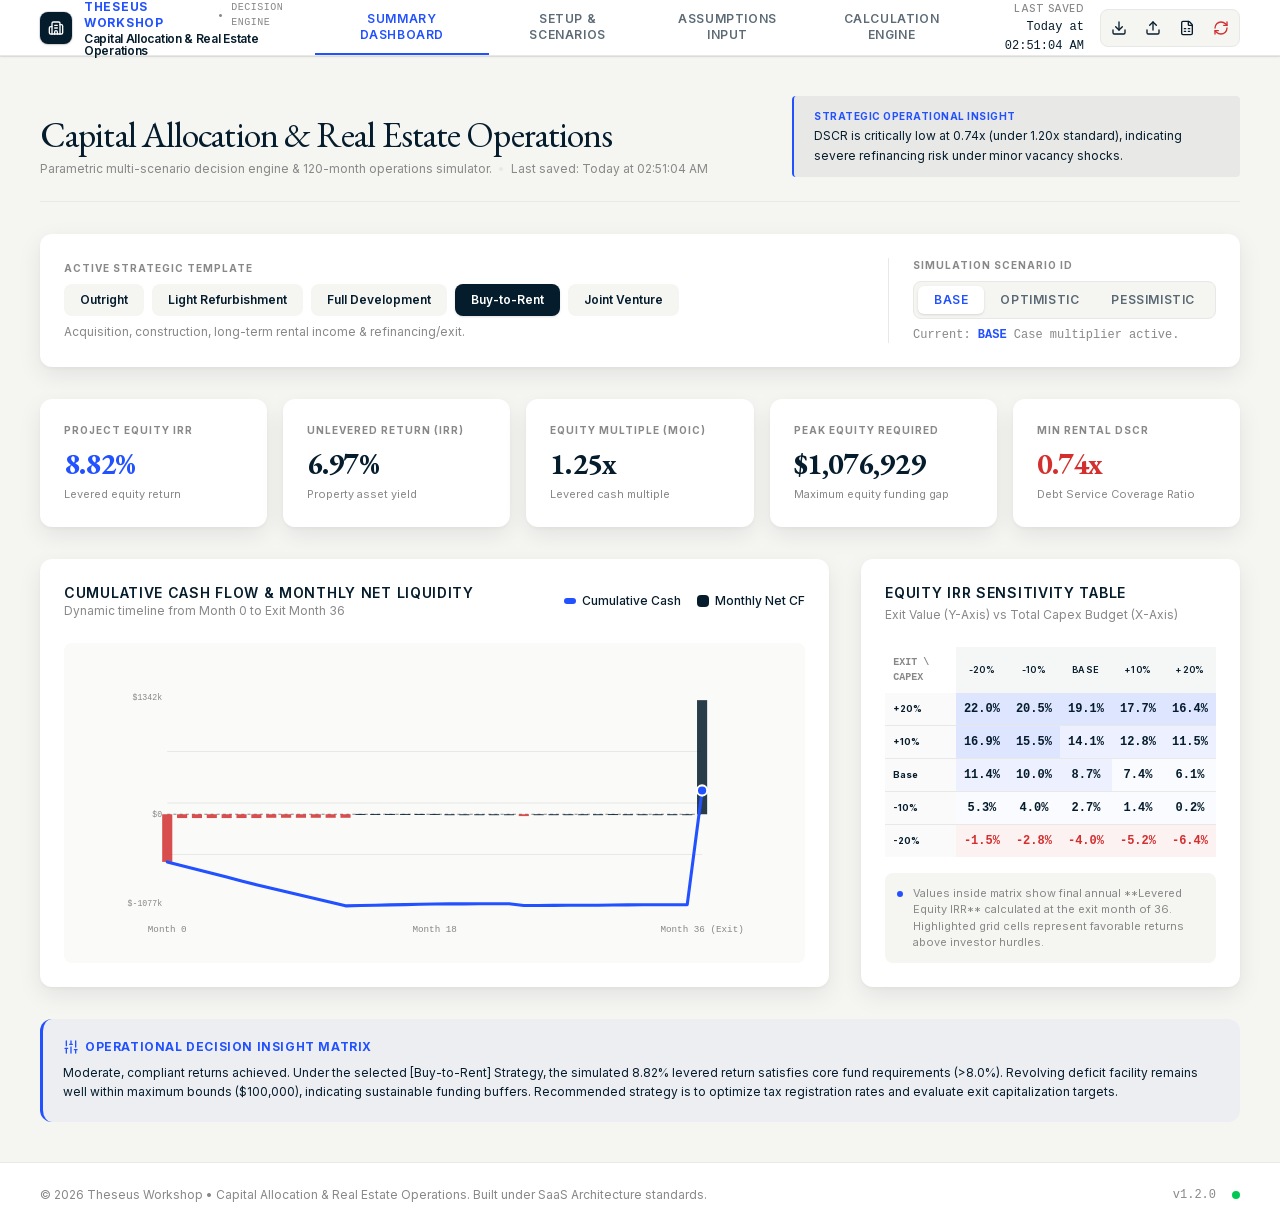
==== index.html @ 153c2e3d "Deploying to gh-pages from @ HyVoid/Real-Estate-Valuation-all-in-one-calculator@d863f3d72caec2b4a04e" ====
<!DOCTYPE html><!--70d4z2EknpNUKgP69gwSF--><html lang="en" class="__variable_431c15 __variable_d8ebd1"><head><meta charSet="utf-8"/><meta name="viewport" content="width=device-width, initial-scale=1"/><link rel="preload" href="./_next/static/media/c679f70df756412c-s.p.woff2" as="font" crossorigin="" type="font/woff2"/><link rel="preload" href="./_next/static/media/e4af272ccee01ff0-s.p.woff2" as="font" crossorigin="" type="font/woff2"/><link rel="stylesheet" href="./_next/static/css/00d7badc9d81897d.css" data-precedence="next"/><link rel="preload" as="script" fetchPriority="low" href="./_next/static/chunks/webpack-733e47fbf3b9fbbc.js"/><script src="./_next/static/chunks/4bd1b696-21f374d1156f834a.js" async=""></script><script src="./_next/static/chunks/255-d98a8cbc9cb07ed7.js" async=""></script><script src="./_next/static/chunks/main-app-06ca8721d2de9751.js" async=""></script><script src="./_next/static/chunks/app/page-3c8d33b24c280221.js" async=""></script><meta name="next-size-adjust" content=""/><title>Theseus Workshop | Capital Allocation &amp; Real Estate Operations</title><meta name="description" content="Parametric multi-scenario decision engine &amp; 120-month operations simulator for capital allocation and real estate operations by Theseus Workshop."/><meta property="og:title" content="Theseus Workshop | Capital Allocation &amp; Real Estate Operations"/><meta property="og:description" content="Parametric multi-scenario decision engine &amp; 120-month operations simulator for capital allocation and real estate operations by Theseus Workshop."/><meta property="og:type" content="website"/><meta name="twitter:card" content="summary_large_image"/><meta name="twitter:title" content="Theseus Workshop | Capital Allocation &amp; Real Estate Operations"/><meta name="twitter:description" content="Parametric multi-scenario decision engine &amp; 120-month operations simulator for capital allocation and real estate operations by Theseus Workshop."/><script src="./_next/static/chunks/polyfills-42372ed130431b0a.js" noModule=""></script></head><body class="bg-[#F5F5F2] text-[#1A1A2E] antialiased"><div hidden=""><!--$--><!--/$--></div><div class="min-h-screen bg-[#F5F5F2] flex flex-col font-sans selection:bg-[#2251FF]/20 selection:text-[#051C2C]"><header class="sticky top-0 z-40 h-[56px] bg-white border-b border-[#E8E8E6] shadow-[0_1px_3px_rgba(5,28,44,0.06),0_1px_0px_rgba(5,28,44,0.08)]"><div class="max-w-[1400px] mx-auto h-full px-10 flex items-center justify-between"><div class="flex items-center gap-3"><div class="w-8 h-8 rounded-[8px] bg-[#051C2C] flex items-center justify-center text-white shrink-0 shadow-sm ring-1 ring-[#051C2C]/10"><svg xmlns="http://www.w3.org/2000/svg" width="24" height="24" viewBox="0 0 24 24" fill="none" stroke="currentColor" stroke-width="2" stroke-linecap="round" stroke-linejoin="round" class="lucide lucide-building2 lucide-building-2 w-4 h-4 text-white" aria-hidden="true"><path d="M10 12h4"></path><path d="M10 8h4"></path><path d="M14 21v-3a2 2 0 0 0-4 0v3"></path><path d="M6 10H4a2 2 0 0 0-2 2v7a2 2 0 0 0 2 2h16a2 2 0 0 0 2-2V9a2 2 0 0 0-2-2h-2"></path><path d="M6 21V5a2 2 0 0 1 2-2h8a2 2 0 0 1 2 2v16"></path></svg></div><div class="flex flex-col justify-center"><div class="flex items-center gap-2"><span class="text-xs font-bold tracking-[0.06em] uppercase text-[#2251FF]">Theseus Workshop</span><span class="text-[#888888] text-[10px]">•</span><span class="text-[10px] font-mono text-[#888888] uppercase tracking-wider">Decision Engine</span></div><h1 class="text-xs font-semibold tracking-tight text-[#051C2C] leading-none mt-0.5">Capital Allocation &amp; Real Estate Operations</h1></div></div><nav class="flex h-full items-center"><button class="h-full px-5 text-xs font-semibold tracking-wider uppercase flex items-center justify-center border-b-2 transition-all relative border-[#2251FF] text-[#2251FF]">Summary Dashboard<span class="absolute bottom-[-2px] left-0 right-0 h-[2px] bg-[#2251FF] animate-pulse"></span></button><button class="h-full px-5 text-xs font-semibold tracking-wider uppercase flex items-center justify-center border-b-2 transition-all relative border-transparent text-[#051C2C]/65 hover:text-[#051C2C]">Setup &amp; Scenarios</button><button class="h-full px-5 text-xs font-semibold tracking-wider uppercase flex items-center justify-center border-b-2 transition-all relative border-transparent text-[#051C2C]/65 hover:text-[#051C2C]">Assumptions Input</button><button class="h-full px-5 text-xs font-semibold tracking-wider uppercase flex items-center justify-center border-b-2 transition-all relative border-transparent text-[#051C2C]/65 hover:text-[#051C2C]">Calculation Engine</button></nav><div class="flex items-center gap-4"><div class="text-right"><span class="text-[10px] uppercase text-[#888888] block tracking-[0.05em] font-medium">Last Saved</span><span class="text-xs font-mono font-medium text-[#051C2C]">Never</span></div><div class="flex items-center gap-1.5 bg-[#F5F5F2] p-1 rounded-[8px] border border-[#E8E8E6]"><button title="Export Backup JSON" class="p-1.5 hover:bg-white rounded-[6px] text-[#051C2C] hover:text-[#2251FF] transition-all cursor-pointer"><svg xmlns="http://www.w3.org/2000/svg" width="24" height="24" viewBox="0 0 24 24" fill="none" stroke="currentColor" stroke-width="2" stroke-linecap="round" stroke-linejoin="round" class="lucide lucide-download w-4 h-4" aria-hidden="true"><path d="M12 15V3"></path><path d="M21 15v4a2 2 0 0 1-2 2H5a2 2 0 0 1-2-2v-4"></path><path d="m7 10 5 5 5-5"></path></svg></button><label title="Import Backup JSON" class="p-1.5 hover:bg-white rounded-[6px] text-[#051C2C] hover:text-[#2251FF] transition-all cursor-pointer"><svg xmlns="http://www.w3.org/2000/svg" width="24" height="24" viewBox="0 0 24 24" fill="none" stroke="currentColor" stroke-width="2" stroke-linecap="round" stroke-linejoin="round" class="lucide lucide-upload w-4 h-4" aria-hidden="true"><path d="M12 3v12"></path><path d="m17 8-5-5-5 5"></path><path d="M21 15v4a2 2 0 0 1-2 2H5a2 2 0 0 1-2-2v-4"></path></svg><input type="file" accept=".json" class="hidden"/></label><button title="Bulk CSV Import" class="p-1.5 hover:bg-white rounded-[6px] text-[#051C2C] hover:text-[#2251FF] transition-all cursor-pointer"><svg xmlns="http://www.w3.org/2000/svg" width="24" height="24" viewBox="0 0 24 24" fill="none" stroke="currentColor" stroke-width="2" stroke-linecap="round" stroke-linejoin="round" class="lucide lucide-file-spreadsheet w-4 h-4" aria-hidden="true"><path d="M6 22a2 2 0 0 1-2-2V4a2 2 0 0 1 2-2h8a2.4 2.4 0 0 1 1.704.706l3.588 3.588A2.4 2.4 0 0 1 20 8v12a2 2 0 0 1-2 2z"></path><path d="M14 2v5a1 1 0 0 0 1 1h5"></path><path d="M8 13h2"></path><path d="M14 13h2"></path><path d="M8 17h2"></path><path d="M14 17h2"></path></svg></button><button title="Reset Data" class="p-1.5 hover:bg-white rounded-[6px] text-[#D32F2F] hover:bg-[#D32F2F]/10 transition-all cursor-pointer"><svg xmlns="http://www.w3.org/2000/svg" width="24" height="24" viewBox="0 0 24 24" fill="none" stroke="currentColor" stroke-width="2" stroke-linecap="round" stroke-linejoin="round" class="lucide lucide-refresh-cw w-4 h-4" aria-hidden="true"><path d="M3 12a9 9 0 0 1 9-9 9.75 9.75 0 0 1 6.74 2.74L21 8"></path><path d="M21 3v5h-5"></path><path d="M21 12a9 9 0 0 1-9 9 9.75 9.75 0 0 1-6.74-2.74L3 16"></path><path d="M8 16H3v5"></path></svg></button></div></div></div></header><main class="max-w-[1400px] w-full mx-auto px-10 py-10 flex-grow animate-fade-up"><div class="flex flex-col md:flex-row justify-between items-start md:items-end gap-6 mb-8 border-b border-[#E8E8E6] pb-6"><div class="title-set"><h2 class="font-heading-eb text-4xl font-normal text-[#051C2C] tracking-tight">Capital Allocation &amp; Real Estate Operations</h2><div class="text-[#888888] text-xs mt-1.5 flex items-center gap-1.5"><span>Parametric multi-scenario decision engine &amp; 120-month operations simulator.</span><span class="text-[#E8E8E6]">•</span><span>Last saved: <!-- -->Never</span></div></div><div class="bg-[#051C2C]/5 border-l-2 border-[#2251FF] px-5 py-3 rounded-[4px] max-w-md w-full shrink-0"><p class="text-xs text-[#051C2C] leading-relaxed"><strong class="text-[#2251FF] uppercase tracking-wider text-[10px] block mb-0.5 font-bold">Strategic Operational Insight</strong>DSCR is critically low at 0.74x (under 1.20x standard), indicating severe refinancing risk under minor vacancy shocks.</p></div></div><div class="bg-white rounded-[12px] p-6 mb-8 shadow-[0_2px_4px_rgba(5,28,44,0.04),0_8px_24px_rgba(5,28,44,0.08)] hover:translate-y-[-2px] transition-all duration-300"><div class="flex flex-col md:flex-row md:items-center justify-between gap-6"><div><label class="text-[10px] uppercase text-[#888888] font-bold tracking-widest block mb-2">ACTIVE STRATEGIC TEMPLATE</label><div class="flex flex-wrap gap-2"><button class="px-4 py-2 text-xs font-semibold rounded-[8px] transition-all cursor-pointer bg-[#F5F5F2] text-[#051C2C] hover:bg-[#E8E8E6]">Outright</button><button class="px-4 py-2 text-xs font-semibold rounded-[8px] transition-all cursor-pointer bg-[#F5F5F2] text-[#051C2C] hover:bg-[#E8E8E6]">Light Refurbishment</button><button class="px-4 py-2 text-xs font-semibold rounded-[8px] transition-all cursor-pointer bg-[#F5F5F2] text-[#051C2C] hover:bg-[#E8E8E6]">Full Development</button><button class="px-4 py-2 text-xs font-semibold rounded-[8px] transition-all cursor-pointer bg-[#051C2C] text-white shadow-sm">Buy-to-Rent</button><button class="px-4 py-2 text-xs font-semibold rounded-[8px] transition-all cursor-pointer bg-[#F5F5F2] text-[#051C2C] hover:bg-[#E8E8E6]">Joint Venture</button></div><p class="text-xs text-[#888888] mt-2">Acquisition, construction, long-term rental income &amp; refinancing/exit.</p></div><div class="border-l border-[#E8E8E6] pl-0 md:pl-6"><label class="text-[10px] uppercase text-[#888888] font-bold tracking-widest block mb-2">SIMULATION SCENARIO ID</label><div class="inline-flex rounded-[8px] bg-[#F5F5F2] p-1 border border-[#E8E8E6]"><button class="px-4 py-1.5 text-xs font-semibold rounded-[6px] tracking-wider uppercase transition-all cursor-pointer bg-white text-[#2251FF] shadow-sm font-bold">base</button><button class="px-4 py-1.5 text-xs font-semibold rounded-[6px] tracking-wider uppercase transition-all cursor-pointer text-[#051C2C]/65 hover:text-[#051C2C]">optimistic</button><button class="px-4 py-1.5 text-xs font-semibold rounded-[6px] tracking-wider uppercase transition-all cursor-pointer text-[#051C2C]/65 hover:text-[#051C2C]">pessimistic</button></div><div class="text-xs text-[#888888] mt-2 font-mono">Current: <span class="text-[#2251FF] font-bold">BASE</span> Case multiplier active.</div></div></div></div><div class="space-y-8"><div class="grid grid-cols-1 md:grid-cols-5 gap-4"><div class="bg-white rounded-[12px] p-6 shadow-[0_2px_4px_rgba(5,28,44,0.04),0_8px_24px_rgba(5,28,44,0.08)] hover:translate-y-[-2px] transition-all duration-300"><span class="text-[10px] uppercase text-[#888888] font-bold tracking-widest block">Project Equity IRR</span><h3 class="text-3xl font-bold font-kpi-eb text-[#2251FF] mt-2">8.82<!-- -->%</h3><span class="text-[11px] text-[#888888] mt-1 block">Levered equity return</span></div><div class="bg-white rounded-[12px] p-6 shadow-[0_2px_4px_rgba(5,28,44,0.04),0_8px_24px_rgba(5,28,44,0.08)] hover:translate-y-[-2px] transition-all duration-300"><span class="text-[10px] uppercase text-[#888888] font-bold tracking-widest block">Unlevered Return (IRR)</span><h3 class="text-3xl font-bold font-kpi-eb text-[#051C2C] mt-2">6.97<!-- -->%</h3><span class="text-[11px] text-[#888888] mt-1 block">Property asset yield</span></div><div class="bg-white rounded-[12px] p-6 shadow-[0_2px_4px_rgba(5,28,44,0.04),0_8px_24px_rgba(5,28,44,0.08)] hover:translate-y-[-2px] transition-all duration-300"><span class="text-[10px] uppercase text-[#888888] font-bold tracking-widest block">Equity Multiple (MoIC)</span><h3 class="text-3xl font-bold font-kpi-eb text-[#051C2C] mt-2">1.25<!-- -->x</h3><span class="text-[11px] text-[#888888] mt-1 block">Levered cash multiple</span></div><div class="bg-white rounded-[12px] p-6 shadow-[0_2px_4px_rgba(5,28,44,0.04),0_8px_24px_rgba(5,28,44,0.08)] hover:translate-y-[-2px] transition-all duration-300"><span class="text-[10px] uppercase text-[#888888] font-bold tracking-widest block">Peak Equity Required</span><h3 class="text-3xl font-bold font-kpi-eb text-[#051C2C] mt-2">$<!-- -->1,076,929</h3><span class="text-[11px] text-[#888888] mt-1 block">Maximum equity funding gap</span></div><div class="bg-white rounded-[12px] p-6 shadow-[0_2px_4px_rgba(5,28,44,0.04),0_8px_24px_rgba(5,28,44,0.08)] hover:translate-y-[-2px] transition-all duration-300"><span class="text-[10px] uppercase text-[#888888] font-bold tracking-widest block">Min Rental DSCR</span><h3 class="text-3xl font-bold font-kpi-eb mt-2 text-[#D32F2F]">0.74<!-- -->x</h3><span class="text-[11px] text-[#888888] mt-1 block">Debt Service Coverage Ratio</span></div></div><div class="grid grid-cols-1 lg:grid-cols-3 gap-8"><div class="lg:col-span-2 bg-white rounded-[12px] p-6 shadow-[0_2px_4px_rgba(5,28,44,0.04),0_8px_24px_rgba(5,28,44,0.08)]"><div class="flex items-center justify-between mb-6"><div><h4 class="text-sm font-semibold uppercase tracking-wider text-[#051C2C]">Cumulative Cash Flow &amp; Monthly Net Liquidity</h4><p class="text-xs text-[#888888]">Dynamic timeline from Month 0 to Exit Month <!-- -->36</p></div><div class="flex items-center gap-4 text-xs font-medium"><div class="flex items-center gap-1.5"><span class="w-3 h-1.5 bg-[#2251FF] rounded-sm"></span><span class="text-[#051C2C]">Cumulative Cash</span></div><div class="flex items-center gap-1.5"><span class="w-3 h-3 bg-[#051C2C] rounded-sm"></span><span class="text-[#051C2C]">Monthly Net CF</span></div></div></div><div class="relative w-full h-[320px] bg-[#F5F5F2]/50 rounded-[8px] p-4"><svg viewBox="0 0 600 280" class="w-full h-full"><line x1="40" y1="150.94183793961423" x2="560" y2="150.94183793961423" stroke="#888888" stroke-width="1" stroke-dasharray="3,3"></line><line x1="40" y1="190" x2="560" y2="190" stroke="#E8E8E6" stroke-width="1"></line><line x1="40" y1="140" x2="560" y2="140" stroke="#E8E8E6" stroke-width="1"></line><line x1="40" y1="90" x2="560" y2="90" stroke="#E8E8E6" stroke-width="1"></line><rect x="35.08108108108108" y="150.94183793961423" width="9.837837837837837" height="46.30996886287818" fill="#D32F2F" opacity="0.85"></rect><rect x="49.525525525525524" y="150.94183793961423" width="9.837837837837837" height="3.693285356993897" fill="#D32F2F" opacity="0.85"></rect><rect x="63.969969969969966" y="150.94183793961423" width="9.837837837837837" height="3.693285356993897" fill="#D32F2F" opacity="0.85"></rect><rect x="78.41441441441441" y="150.94183793961423" width="9.837837837837837" height="3.693285356993897" fill="#D32F2F" opacity="0.85"></rect><rect x="92.85885885885885" y="150.94183793961423" width="9.837837837837837" height="3.693285356993897" fill="#D32F2F" opacity="0.85"></rect><rect x="107.30330330330331" y="150.94183793961423" width="9.837837837837837" height="3.693285356993897" fill="#D32F2F" opacity="0.85"></rect><rect x="121.74774774774774" y="150.94183793961423" width="9.837837837837837" height="3.693285356993897" fill="#D32F2F" opacity="0.85"></rect><rect x="136.1921921921922" y="150.94183793961423" width="9.837837837837837" height="3.431413509257368" fill="#D32F2F" opacity="0.85"></rect><rect x="150.63663663663664" y="150.94183793961423" width="9.837837837837837" height="3.431413509257368" fill="#D32F2F" opacity="0.85"></rect><rect x="165.0810810810811" y="150.94183793961423" width="9.837837837837837" height="3.431413509257368" fill="#D32F2F" opacity="0.85"></rect><rect x="179.52552552552555" y="150.94183793961423" width="9.837837837837837" height="3.431413509257368" fill="#D32F2F" opacity="0.85"></rect><rect x="193.96996996997" y="150.94183793961423" width="9.837837837837837" height="3.431413509257368" fill="#D32F2F" opacity="0.85"></rect><rect x="208.4144144144144" y="150.94183793961423" width="9.837837837837837" height="3.431413509257368" fill="#D32F2F" opacity="0.85"></rect><rect x="222.85885885885887" y="150.63228805939605" width="9.837837837837837" height="1" fill="#051C2C" opacity="0.85"></rect><rect x="237.30330330330332" y="150.63228805939605" width="9.837837837837837" height="1" fill="#051C2C" opacity="0.85"></rect><rect x="251.74774774774778" y="150.63228805939605" width="9.837837837837837" height="1" fill="#051C2C" opacity="0.85"></rect><rect x="266.1921921921922" y="150.63228805939605" width="9.837837837837837" height="1" fill="#051C2C" opacity="0.85"></rect><rect x="280.63663663663664" y="150.63228805939605" width="9.837837837837837" height="1" fill="#051C2C" opacity="0.85"></rect><rect x="295.0810810810811" y="150.63228805939605" width="9.837837837837837" height="1" fill="#051C2C" opacity="0.85"></rect><rect x="309.52552552552555" y="150.89415990713258" width="9.837837837837837" height="1" fill="#051C2C" opacity="0.85"></rect><rect x="323.96996996997" y="150.89415990713258" width="9.837837837837837" height="1" fill="#051C2C" opacity="0.85"></rect><rect x="338.41441441441447" y="150.89415990713258" width="9.837837837837837" height="1" fill="#051C2C" opacity="0.85"></rect><rect x="352.8588588588589" y="150.89415990713258" width="9.837837837837837" height="1" fill="#051C2C" opacity="0.85"></rect><rect x="367.30330330330327" y="150.89415990713258" width="9.837837837837837" height="1" fill="#051C2C" opacity="0.85"></rect><rect x="381.7477477477477" y="150.94183793961423" width="9.837837837837837" height="1.7716421728457021" fill="#D32F2F" opacity="0.85"></rect><rect x="396.1921921921922" y="150.87695244584506" width="9.837837837837837" height="1" fill="#051C2C" opacity="0.85"></rect><rect x="410.63663663663664" y="150.87695244584506" width="9.837837837837837" height="1" fill="#051C2C" opacity="0.85"></rect><rect x="425.0810810810811" y="150.87695244584506" width="9.837837837837837" height="1" fill="#051C2C" opacity="0.85"></rect><rect x="439.52552552552555" y="150.87695244584506" width="9.837837837837837" height="1" fill="#051C2C" opacity="0.85"></rect><rect x="453.96996996997" y="150.87695244584506" width="9.837837837837837" height="1" fill="#051C2C" opacity="0.85"></rect><rect x="468.41441441441447" y="150.71155969990622" width="9.837837837837837" height="1" fill="#051C2C" opacity="0.85"></rect><rect x="482.8588588588589" y="150.87695244584506" width="9.837837837837837" height="1" fill="#051C2C" opacity="0.85"></rect><rect x="497.30330330330327" y="150.87695244584506" width="9.837837837837837" height="1" fill="#051C2C" opacity="0.85"></rect><rect x="511.7477477477477" y="150.87695244584506" width="9.837837837837837" height="1" fill="#051C2C" opacity="0.85"></rect><rect x="526.1921921921921" y="150.87695244584506" width="9.837837837837837" height="1" fill="#051C2C" opacity="0.85"></rect><rect x="540.6366366366366" y="150.87695244584506" width="9.837837837837837" height="1" fill="#051C2C" opacity="0.85"></rect><rect x="555.081081081081" y="40" width="9.837837837837837" height="110.94183793961423" fill="#051C2C" opacity="0.85"></rect><path d="M 40 197.2518068024924 L 54.44444444444444 200.9450921594863 L 68.88888888888889 204.6383775164802 L 83.33333333333333 208.3316628734741 L 97.77777777777777 212.02494823046797 L 112.22222222222223 215.71823358746187 L 126.66666666666666 219.41151894445574 L 141.11111111111111 222.8429324537131 L 155.55555555555554 226.2743459629705 L 170 229.70575947222787 L 184.44444444444446 233.13717298148524 L 198.8888888888889 236.56858649074263 L 213.33333333333331 240 L 227.77777777777777 239.69045011978181 L 242.22222222222223 239.38090023956363 L 256.6666666666667 239.07135035934544 L 271.1111111111111 238.76180047912726 L 285.55555555555554 238.45225059890907 L 300 238.14270071869086 L 314.44444444444446 238.0950226862092 L 328.8888888888889 238.04734465372755 L 343.33333333333337 237.99966662124586 L 357.7777777777778 237.9519885887642 L 372.2222222222222 237.90431055628252 L 386.66666666666663 239.67595272912823 L 401.1111111111111 239.61106723535906 L 415.55555555555554 239.54618174158992 L 430 239.48129624782078 L 444.44444444444446 239.4164107540516 L 458.8888888888889 239.35152526028247 L 473.33333333333337 239.12124702057446 L 487.7777777777778 239.05636152680532 L 502.2222222222222 238.99147603303615 L 516.6666666666666 238.926590539267 L 531.1111111111111 238.86170504549784 L 545.5555555555555 238.7968195517287 L 560 127.85498161211449" fill="none" stroke="#2251FF" stroke-width="3" stroke-linecap="round" stroke-linejoin="round"></path><circle cx="560" cy="127.85498161211449" r="5" fill="#2251FF" stroke="#FFFFFF" stroke-width="2"></circle><text x="40" y="265" fill="#888888" font-size="9" text-anchor="middle" class="font-mono">Month 0</text><text x="300" y="265" fill="#888888" font-size="9" text-anchor="middle" class="font-mono">Month <!-- -->18</text><text x="560" y="265" fill="#888888" font-size="9" text-anchor="middle" class="font-mono">Month <!-- -->36<!-- --> (Exit)</text><text x="35" y="40" fill="#888888" font-size="8" text-anchor="end" class="font-mono">$<!-- -->1342<!-- -->k</text><text x="35" y="153.94183793961423" fill="#888888" font-size="8" text-anchor="end" class="font-mono">$0</text><text x="35" y="240" fill="#888888" font-size="8" text-anchor="end" class="font-mono">$<!-- -->-1077<!-- -->k</text></svg></div></div><div class="bg-white rounded-[12px] p-6 shadow-[0_2px_4px_rgba(5,28,44,0.04),0_8px_24px_rgba(5,28,44,0.08)]"><h4 class="text-sm font-semibold uppercase tracking-wider text-[#051C2C] mb-1">Equity IRR Sensitivity Table</h4><p class="text-xs text-[#888888] mb-6">Exit Value (Y-Axis) vs Total Capex Budget (X-Axis)</p><div class="overflow-x-auto"><table class="w-full text-center border-collapse"><thead><tr><th class="p-2 text-[10px] font-bold text-[#888888] font-mono text-left">EXIT \ CAPEX</th><th class="p-2 text-[9px] uppercase tracking-wider font-semibold text-[#051C2C] bg-[rgba(5,28,44,0.04)]">-20%</th><th class="p-2 text-[9px] uppercase tracking-wider font-semibold text-[#051C2C] bg-[rgba(5,28,44,0.04)]">-10%</th><th class="p-2 text-[9px] uppercase tracking-wider font-semibold text-[#051C2C] bg-[rgba(5,28,44,0.04)]">Base</th><th class="p-2 text-[9px] uppercase tracking-wider font-semibold text-[#051C2C] bg-[rgba(5,28,44,0.04)]">+10%</th><th class="p-2 text-[9px] uppercase tracking-wider font-semibold text-[#051C2C] bg-[rgba(5,28,44,0.04)]">+20%</th></tr></thead><tbody class="divide-y divide-[#E8E8E6]"><tr class="hover:bg-[#F5F5F2]/50 transition-all"><td class="p-2 text-[9px] font-bold text-left text-[#051C2C] bg-[rgba(5,28,44,0.02)]">+20%</td><td style="background-color:rgba(34, 81, 255, 0.15)" class="p-2 text-xs font-mono font-semibold transition-all hover:scale-[1.08] hover:brightness-95 text-[#051C2C]">22.0<!-- -->%</td><td style="background-color:rgba(34, 81, 255, 0.15)" class="p-2 text-xs font-mono font-semibold transition-all hover:scale-[1.08] hover:brightness-95 text-[#051C2C]">20.5<!-- -->%</td><td style="background-color:rgba(34, 81, 255, 0.15)" class="p-2 text-xs font-mono font-semibold transition-all hover:scale-[1.08] hover:brightness-95 text-[#051C2C]">19.1<!-- -->%</td><td style="background-color:rgba(34, 81, 255, 0.15)" class="p-2 text-xs font-mono font-semibold transition-all hover:scale-[1.08] hover:brightness-95 text-[#051C2C]">17.7<!-- -->%</td><td style="background-color:rgba(34, 81, 255, 0.15)" class="p-2 text-xs font-mono font-semibold transition-all hover:scale-[1.08] hover:brightness-95 text-[#051C2C]">16.4<!-- -->%</td></tr><tr class="hover:bg-[#F5F5F2]/50 transition-all"><td class="p-2 text-[9px] font-bold text-left text-[#051C2C] bg-[rgba(5,28,44,0.02)]">+10%</td><td style="background-color:rgba(34, 81, 255, 0.15)" class="p-2 text-xs font-mono font-semibold transition-all hover:scale-[1.08] hover:brightness-95 text-[#051C2C]">16.9<!-- -->%</td><td style="background-color:rgba(34, 81, 255, 0.15)" class="p-2 text-xs font-mono font-semibold transition-all hover:scale-[1.08] hover:brightness-95 text-[#051C2C]">15.5<!-- -->%</td><td style="background-color:rgba(34, 81, 255, 0.08)" class="p-2 text-xs font-mono font-semibold transition-all hover:scale-[1.08] hover:brightness-95 text-[#051C2C]">14.1<!-- -->%</td><td style="background-color:rgba(34, 81, 255, 0.08)" class="p-2 text-xs font-mono font-semibold transition-all hover:scale-[1.08] hover:brightness-95 text-[#051C2C]">12.8<!-- -->%</td><td style="background-color:rgba(34, 81, 255, 0.08)" class="p-2 text-xs font-mono font-semibold transition-all hover:scale-[1.08] hover:brightness-95 text-[#051C2C]">11.5<!-- -->%</td></tr><tr class="hover:bg-[#F5F5F2]/50 transition-all"><td class="p-2 text-[9px] font-bold text-left text-[#051C2C] bg-[rgba(5,28,44,0.02)]">Base</td><td style="background-color:rgba(34, 81, 255, 0.08)" class="p-2 text-xs font-mono font-semibold transition-all hover:scale-[1.08] hover:brightness-95 text-[#051C2C]">11.4<!-- -->%</td><td style="background-color:rgba(34, 81, 255, 0.08)" class="p-2 text-xs font-mono font-semibold transition-all hover:scale-[1.08] hover:brightness-95 text-[#051C2C]">10.0<!-- -->%</td><td style="background-color:rgba(34, 81, 255, 0.08)" class="p-2 text-xs font-mono font-semibold transition-all hover:scale-[1.08] hover:brightness-95 text-[#051C2C]">8.7<!-- -->%</td><td style="background-color:rgba(34, 81, 255, 0.02)" class="p-2 text-xs font-mono font-semibold transition-all hover:scale-[1.08] hover:brightness-95 text-[#051C2C]">7.4<!-- -->%</td><td style="background-color:rgba(34, 81, 255, 0.02)" class="p-2 text-xs font-mono font-semibold transition-all hover:scale-[1.08] hover:brightness-95 text-[#051C2C]">6.1<!-- -->%</td></tr><tr class="hover:bg-[#F5F5F2]/50 transition-all"><td class="p-2 text-[9px] font-bold text-left text-[#051C2C] bg-[rgba(5,28,44,0.02)]">-10%</td><td style="background-color:rgba(34, 81, 255, 0.02)" class="p-2 text-xs font-mono font-semibold transition-all hover:scale-[1.08] hover:brightness-95 text-[#051C2C]">5.3<!-- -->%</td><td style="background-color:rgba(34, 81, 255, 0.02)" class="p-2 text-xs font-mono font-semibold transition-all hover:scale-[1.08] hover:brightness-95 text-[#051C2C]">4.0<!-- -->%</td><td style="background-color:rgba(34, 81, 255, 0.02)" class="p-2 text-xs font-mono font-semibold transition-all hover:scale-[1.08] hover:brightness-95 text-[#051C2C]">2.7<!-- -->%</td><td style="background-color:rgba(34, 81, 255, 0.02)" class="p-2 text-xs font-mono font-semibold transition-all hover:scale-[1.08] hover:brightness-95 text-[#051C2C]">1.4<!-- -->%</td><td style="background-color:rgba(34, 81, 255, 0.02)" class="p-2 text-xs font-mono font-semibold transition-all hover:scale-[1.08] hover:brightness-95 text-[#051C2C]">0.2<!-- -->%</td></tr><tr class="hover:bg-[#F5F5F2]/50 transition-all"><td class="p-2 text-[9px] font-bold text-left text-[#051C2C] bg-[rgba(5,28,44,0.02)]">-20%</td><td style="background-color:rgba(211, 47, 47, 0.06)" class="p-2 text-xs font-mono font-semibold transition-all hover:scale-[1.08] hover:brightness-95 text-[#D32F2F]">-1.5<!-- -->%</td><td style="background-color:rgba(211, 47, 47, 0.06)" class="p-2 text-xs font-mono font-semibold transition-all hover:scale-[1.08] hover:brightness-95 text-[#D32F2F]">-2.8<!-- -->%</td><td style="background-color:rgba(211, 47, 47, 0.06)" class="p-2 text-xs font-mono font-semibold transition-all hover:scale-[1.08] hover:brightness-95 text-[#D32F2F]">-4.0<!-- -->%</td><td style="background-color:rgba(211, 47, 47, 0.06)" class="p-2 text-xs font-mono font-semibold transition-all hover:scale-[1.08] hover:brightness-95 text-[#D32F2F]">-5.2<!-- -->%</td><td style="background-color:rgba(211, 47, 47, 0.06)" class="p-2 text-xs font-mono font-semibold transition-all hover:scale-[1.08] hover:brightness-95 text-[#D32F2F]">-6.4<!-- -->%</td></tr></tbody></table></div><div class="mt-4 p-3 bg-[#F5F5F2] rounded-[8px] flex items-start gap-2.5"><div class="w-1.5 h-1.5 bg-[#2251FF] rounded-full mt-1.5 shrink-0"></div><p class="text-[11px] text-[#888888]">Values inside matrix show final annual **Levered Equity IRR** calculated at the exit month of <!-- -->36<!-- -->. Highlighted grid cells represent favorable returns above investor hurdles.</p></div></div></div><div class="p-5 bg-[rgba(34,81,255,0.04)] rounded-[12px] border-l-[3px] border-[#2251FF]"><h4 class="text-xs font-bold uppercase tracking-wider text-[#2251FF] flex items-center gap-1.5 mb-2"><svg xmlns="http://www.w3.org/2000/svg" width="24" height="24" viewBox="0 0 24 24" fill="none" stroke="currentColor" stroke-width="2" stroke-linecap="round" stroke-linejoin="round" class="lucide lucide-sliders-vertical w-4 h-4" aria-hidden="true"><path d="M10 8h4"></path><path d="M12 21v-9"></path><path d="M12 8V3"></path><path d="M17 16h4"></path><path d="M19 12V3"></path><path d="M19 21v-5"></path><path d="M3 14h4"></path><path d="M5 10V3"></path><path d="M5 21v-7"></path></svg> Operational Decision Insight Matrix</h4><p class="text-xs text-[#051C2C] leading-relaxed">Moderate, compliant returns achieved. Under the selected [Buy-to-Rent] Strategy, the simulated 8.82% levered return satisfies core fund requirements (&gt;8.0%). Revolving deficit facility remains well within maximum bounds ($100,000), indicating sustainable funding buffers. Recommended strategy is to optimize tax registration rates and evaluate exit capitalization targets.</p></div></div></main><footer class="py-6 border-t border-[#E8E8E6] bg-white"><div class="max-w-[1400px] mx-auto px-10 flex items-center justify-between text-xs text-[#888888]"><p>© 2026 Theseus Workshop • Capital Allocation &amp; Real Estate Operations. Built under SaaS Architecture standards.</p><div class="flex items-center gap-4"><span class="font-mono">v1.2.0</span><span class="w-2 h-2 rounded-full bg-[#00C853]" title="Operational Database Online"></span></div></div></footer></div><!--$--><!--/$--><script src="./_next/static/chunks/webpack-733e47fbf3b9fbbc.js" id="_R_" async=""></script><script>(self.__next_f=self.__next_f||[]).push([0])</script><script>self.__next_f.push([1,"1:\"$Sreact.fragment\"\n2:I[9766,[],\"\"]\n3:I[8924,[],\"\"]\n4:I[1959,[],\"ClientPageRoot\"]\n5:I[5704,[\"974\",\"static/chunks/app/page-3c8d33b24c280221.js\"],\"default\"]\n8:I[4431,[],\"OutletBoundary\"]\na:I[5278,[],\"AsyncMetadataOutlet\"]\nc:I[4431,[],\"ViewportBoundary\"]\ne:I[4431,[],\"MetadataBoundary\"]\nf:\"$Sreact.suspense\"\n11:I[7150,[],\"\"]\n:HL[\"./_next/static/media/c679f70df756412c-s.p.woff2\",\"font\",{\"crossOrigin\":\"\",\"type\":\"font/woff2\"}]\n:HL[\"./_next/static/media/e4af272ccee01ff0-s.p.woff2\",\"font\",{\"crossOrigin\":\"\",\"type\":\"font/woff2\"}]\n:HL[\"./_next/static/css/00d7badc9d81897d.css\",\"style\"]\n"])</script><script>self.__next_f.push([1,"0:{\"P\":null,\"b\":\"70d4z2EknpNUKgP69gwSF\",\"p\":\"\",\"c\":[\"\",\"\"],\"i\":false,\"f\":[[[\"\",{\"children\":[\"__PAGE__\",{}]},\"$undefined\",\"$undefined\",true],[\"\",[\"$\",\"$1\",\"c\",{\"children\":[[[\"$\",\"link\",\"0\",{\"rel\":\"stylesheet\",\"href\":\"./_next/static/css/00d7badc9d81897d.css\",\"precedence\":\"next\",\"crossOrigin\":\"$undefined\",\"nonce\":\"$undefined\"}]],[\"$\",\"html\",null,{\"lang\":\"en\",\"className\":\"__variable_431c15 __variable_d8ebd1\",\"children\":[\"$\",\"body\",null,{\"suppressHydrationWarning\":true,\"className\":\"bg-[#F5F5F2] text-[#1A1A2E] antialiased\",\"children\":[\"$\",\"$L2\",null,{\"parallelRouterKey\":\"children\",\"error\":\"$undefined\",\"errorStyles\":\"$undefined\",\"errorScripts\":\"$undefined\",\"template\":[\"$\",\"$L3\",null,{}],\"templateStyles\":\"$undefined\",\"templateScripts\":\"$undefined\",\"notFound\":[[[\"$\",\"title\",null,{\"children\":\"404: This page could not be found.\"}],[\"$\",\"div\",null,{\"style\":{\"fontFamily\":\"system-ui,\\\"Segoe UI\\\",Roboto,Helvetica,Arial,sans-serif,\\\"Apple Color Emoji\\\",\\\"Segoe UI Emoji\\\"\",\"height\":\"100vh\",\"textAlign\":\"center\",\"display\":\"flex\",\"flexDirection\":\"column\",\"alignItems\":\"center\",\"justifyContent\":\"center\"},\"children\":[\"$\",\"div\",null,{\"children\":[[\"$\",\"style\",null,{\"dangerouslySetInnerHTML\":{\"__html\":\"body{color:#000;background:#fff;margin:0}.next-error-h1{border-right:1px solid rgba(0,0,0,.3)}@media (prefers-color-scheme:dark){body{color:#fff;background:#000}.next-error-h1{border-right:1px solid rgba(255,255,255,.3)}}\"}}],[\"$\",\"h1\",null,{\"className\":\"next-error-h1\",\"style\":{\"display\":\"inline-block\",\"margin\":\"0 20px 0 0\",\"padding\":\"0 23px 0 0\",\"fontSize\":24,\"fontWeight\":500,\"verticalAlign\":\"top\",\"lineHeight\":\"49px\"},\"children\":404}],[\"$\",\"div\",null,{\"style\":{\"display\":\"inline-block\"},\"children\":[\"$\",\"h2\",null,{\"style\":{\"fontSize\":14,\"fontWeight\":400,\"lineHeight\":\"49px\",\"margin\":0},\"children\":\"This page could not be found.\"}]}]]}]}]],[]],\"forbidden\":\"$undefined\",\"unauthorized\":\"$undefined\"}]}]}]]}],{\"children\":[\"__PAGE__\",[\"$\",\"$1\",\"c\",{\"children\":[[\"$\",\"$L4\",null,{\"Component\":\"$5\",\"searchParams\":{},\"params\":{},\"promises\":[\"$@6\",\"$@7\"]}],null,[\"$\",\"$L8\",null,{\"children\":[\"$L9\",[\"$\",\"$La\",null,{\"promise\":\"$@b\"}]]}]]}],{},null,false]},null,false],[\"$\",\"$1\",\"h\",{\"children\":[null,[[\"$\",\"$Lc\",null,{\"children\":\"$Ld\"}],[\"$\",\"meta\",null,{\"name\":\"next-size-adjust\",\"content\":\"\"}]],[\"$\",\"$Le\",null,{\"children\":[\"$\",\"div\",null,{\"hidden\":true,\"children\":[\"$\",\"$f\",null,{\"fallback\":null,\"children\":\"$L10\"}]}]}]]}],false]],\"m\":\"$undefined\",\"G\":[\"$11\",[]],\"s\":false,\"S\":true}\n"])</script><script>self.__next_f.push([1,"6:{}\n7:\"$0:f:0:1:2:children:1:props:children:0:props:params\"\n"])</script><script>self.__next_f.push([1,"d:[[\"$\",\"meta\",\"0\",{\"charSet\":\"utf-8\"}],[\"$\",\"meta\",\"1\",{\"name\":\"viewport\",\"content\":\"width=device-width, initial-scale=1\"}]]\n9:null\n"])</script><script>self.__next_f.push([1,"b:{\"metadata\":[[\"$\",\"title\",\"0\",{\"children\":\"Theseus Workshop | Capital Allocation \u0026 Real Estate Operations\"}],[\"$\",\"meta\",\"1\",{\"name\":\"description\",\"content\":\"Parametric multi-scenario decision engine \u0026 120-month operations simulator for capital allocation and real estate operations by Theseus Workshop.\"}],[\"$\",\"meta\",\"2\",{\"property\":\"og:title\",\"content\":\"Theseus Workshop | Capital Allocation \u0026 Real Estate Operations\"}],[\"$\",\"meta\",\"3\",{\"property\":\"og:description\",\"content\":\"Parametric multi-scenario decision engine \u0026 120-month operations simulator for capital allocation and real estate operations by Theseus Workshop.\"}],[\"$\",\"meta\",\"4\",{\"property\":\"og:type\",\"content\":\"website\"}],[\"$\",\"meta\",\"5\",{\"name\":\"twitter:card\",\"content\":\"summary_large_image\"}],[\"$\",\"meta\",\"6\",{\"name\":\"twitter:title\",\"content\":\"Theseus Workshop | Capital Allocation \u0026 Real Estate Operations\"}],[\"$\",\"meta\",\"7\",{\"name\":\"twitter:description\",\"content\":\"Parametric multi-scenario decision engine \u0026 120-month operations simulator for capital allocation and real estate operations by Theseus Workshop.\"}]],\"error\":null,\"digest\":\"$undefined\"}\n"])</script><script>self.__next_f.push([1,"10:\"$b:metadata\"\n"])</script></body></html>
---- _next/static/css/00d7badc9d81897d.css ----
@font-face{font-family:EB Garamond;font-style:normal;font-weight:400 800;font-display:swap;src:url(/_next/static/media/062340a5902d57de-s.woff2) format("woff2");unicode-range:u+0460-052f,u+1c80-1c8a,u+20b4,u+2de0-2dff,u+a640-a69f,u+fe2e-fe2f}@font-face{font-family:EB Garamond;font-style:normal;font-weight:400 800;font-display:swap;src:url(/_next/static/media/d63e13930677f53f-s.woff2) format("woff2");unicode-range:u+0301,u+0400-045f,u+0490-0491,u+04b0-04b1,u+2116}@font-face{font-family:EB Garamond;font-style:normal;font-weight:400 800;font-display:swap;src:url(/_next/static/media/69e44c27a0558172-s.woff2) format("woff2");unicode-range:u+1f??}@font-face{font-family:EB Garamond;font-style:normal;font-weight:400 800;font-display:swap;src:url(/_next/static/media/2913b528b2922316-s.woff2) format("woff2");unicode-range:u+0370-0377,u+037a-037f,u+0384-038a,u+038c,u+038e-03a1,u+03a3-03ff}@font-face{font-family:EB Garamond;font-style:normal;font-weight:400 800;font-display:swap;src:url(/_next/static/media/548b5aa0a10194aa-s.woff2) format("woff2");unicode-range:u+0102-0103,u+0110-0111,u+0128-0129,u+0168-0169,u+01a0-01a1,u+01af-01b0,u+0300-0301,u+0303-0304,u+0308-0309,u+0323,u+0329,u+1ea0-1ef9,u+20ab}@font-face{font-family:EB Garamond;font-style:normal;font-weight:400 800;font-display:swap;src:url(/_next/static/media/af2852512783d6fe-s.woff2) format("woff2");unicode-range:u+0100-02ba,u+02bd-02c5,u+02c7-02cc,u+02ce-02d7,u+02dd-02ff,u+0304,u+0308,u+0329,u+1d00-1dbf,u+1e00-1e9f,u+1ef2-1eff,u+2020,u+20a0-20ab,u+20ad-20c4,u+2113,u+2c60-2c7f,u+a720-a7ff}@font-face{font-family:EB Garamond;font-style:normal;font-weight:400 800;font-display:swap;src:url(/_next/static/media/c679f70df756412c-s.p.woff2) format("woff2");unicode-range:u+00??,u+0131,u+0152-0153,u+02bb-02bc,u+02c6,u+02da,u+02dc,u+0304,u+0308,u+0329,u+2000-206f,u+20ac,u+2122,u+2191,u+2193,u+2212,u+2215,u+feff,u+fffd}@font-face{font-family:EB Garamond Fallback;src:local("Times New Roman");ascent-override:106.26%;descent-override:31.44%;line-gap-override:0.00%;size-adjust:94.77%}.__className_431c15{font-family:EB Garamond,EB Garamond Fallback;font-style:normal}.__variable_431c15{--font-heading:"EB Garamond","EB Garamond Fallback"}@font-face{font-family:Inter;font-style:normal;font-weight:100 900;font-display:swap;src:url(/_next/static/media/ba9851c3c22cd980-s.woff2) format("woff2");unicode-range:u+0460-052f,u+1c80-1c8a,u+20b4,u+2de0-2dff,u+a640-a69f,u+fe2e-fe2f}@font-face{font-family:Inter;font-style:normal;font-weight:100 900;font-display:swap;src:url(/_next/static/media/21350d82a1f187e9-s.woff2) format("woff2");unicode-range:u+0301,u+0400-045f,u+0490-0491,u+04b0-04b1,u+2116}@font-face{font-family:Inter;font-style:normal;font-weight:100 900;font-display:swap;src:url(/_next/static/media/c5fe6dc8356a8c31-s.woff2) format("woff2");unicode-range:u+1f??}@font-face{font-family:Inter;font-style:normal;font-weight:100 900;font-display:swap;src:url(/_next/static/media/19cfc7226ec3afaa-s.woff2) format("woff2");unicode-range:u+0370-0377,u+037a-037f,u+0384-038a,u+038c,u+038e-03a1,u+03a3-03ff}@font-face{font-family:Inter;font-style:normal;font-weight:100 900;font-display:swap;src:url(/_next/static/media/df0a9ae256c0569c-s.woff2) format("woff2");unicode-range:u+0102-0103,u+0110-0111,u+0128-0129,u+0168-0169,u+01a0-01a1,u+01af-01b0,u+0300-0301,u+0303-0304,u+0308-0309,u+0323,u+0329,u+1ea0-1ef9,u+20ab}@font-face{font-family:Inter;font-style:normal;font-weight:100 900;font-display:swap;src:url(/_next/static/media/8e9860b6e62d6359-s.woff2) format("woff2");unicode-range:u+0100-02ba,u+02bd-02c5,u+02c7-02cc,u+02ce-02d7,u+02dd-02ff,u+0304,u+0308,u+0329,u+1d00-1dbf,u+1e00-1e9f,u+1ef2-1eff,u+2020,u+20a0-20ab,u+20ad-20c4,u+2113,u+2c60-2c7f,u+a720-a7ff}@font-face{font-family:Inter;font-style:normal;font-weight:100 900;font-display:swap;src:url(/_next/static/media/e4af272ccee01ff0-s.p.woff2) format("woff2");unicode-range:u+00??,u+0131,u+0152-0153,u+02bb-02bc,u+02c6,u+02da,u+02dc,u+0304,u+0308,u+0329,u+2000-206f,u+20ac,u+2122,u+2191,u+2193,u+2212,u+2215,u+feff,u+fffd}@font-face{font-family:Inter Fallback;src:local("Arial");ascent-override:90.44%;descent-override:22.52%;line-gap-override:0.00%;size-adjust:107.12%}.__className_d8ebd1{font-family:Inter,Inter Fallback;font-style:normal}.__variable_d8ebd1{--font-sans:"Inter","Inter Fallback"}

/*! tailwindcss v4.1.11 | MIT License | https://tailwindcss.com */@layer properties{@supports ((-webkit-hyphens:none) and (not (margin-trim:inline))) or ((-moz-orient:inline) and (not (color:rgb(from red r g b)))){*,::backdrop,:after,:before{--tw-space-y-reverse:0;--tw-divide-y-reverse:0;--tw-border-style:solid;--tw-leading:initial;--tw-font-weight:initial;--tw-tracking:initial;--tw-shadow:0 0 #0000;--tw-shadow-color:initial;--tw-shadow-alpha:100%;--tw-inset-shadow:0 0 #0000;--tw-inset-shadow-color:initial;--tw-inset-shadow-alpha:100%;--tw-ring-color:initial;--tw-ring-shadow:0 0 #0000;--tw-inset-ring-color:initial;--tw-inset-ring-shadow:0 0 #0000;--tw-ring-inset:initial;--tw-ring-offset-width:0px;--tw-ring-offset-color:#fff;--tw-ring-offset-shadow:0 0 #0000;--tw-blur:initial;--tw-brightness:initial;--tw-contrast:initial;--tw-grayscale:initial;--tw-hue-rotate:initial;--tw-invert:initial;--tw-opacity:initial;--tw-saturate:initial;--tw-sepia:initial;--tw-drop-shadow:initial;--tw-drop-shadow-color:initial;--tw-drop-shadow-alpha:100%;--tw-drop-shadow-size:initial;--tw-backdrop-blur:initial;--tw-backdrop-brightness:initial;--tw-backdrop-contrast:initial;--tw-backdrop-grayscale:initial;--tw-backdrop-hue-rotate:initial;--tw-backdrop-invert:initial;--tw-backdrop-opacity:initial;--tw-backdrop-saturate:initial;--tw-backdrop-sepia:initial;--tw-duration:initial;--tw-translate-x:0;--tw-translate-y:0;--tw-translate-z:0}}}@layer theme{:host,:root{--font-sans:ui-sans-serif,system-ui,sans-serif,"Apple Color Emoji","Segoe UI Emoji","Segoe UI Symbol","Noto Color Emoji";--font-mono:ui-monospace,SFMono-Regular,Menlo,Monaco,Consolas,"Liberation Mono","Courier New",monospace;--color-white:#fff;--spacing:.25rem;--container-md:28rem;--container-lg:32rem;--text-xs:.75rem;--text-xs--line-height:calc(1/.75);--text-sm:.875rem;--text-sm--line-height:calc(1.25/.875);--text-lg:1.125rem;--text-lg--line-height:calc(1.75/1.125);--text-xl:1.25rem;--text-xl--line-height:calc(1.75/1.25);--text-3xl:1.875rem;--text-3xl--line-height:calc(2.25/1.875);--text-4xl:2.25rem;--text-4xl--line-height:calc(2.5/2.25);--font-weight-normal:400;--font-weight-medium:500;--font-weight-semibold:600;--font-weight-bold:700;--tracking-tight:-.025em;--tracking-wide:.025em;--tracking-wider:.05em;--tracking-widest:.1em;--leading-relaxed:1.625;--radius-sm:.25rem;--animate-pulse:pulse 2s cubic-bezier(.4,0,.6,1)infinite;--blur-sm:8px;--default-transition-duration:.15s;--default-transition-timing-function:cubic-bezier(.4,0,.2,1);--default-font-family:var(--font-sans);--default-mono-font-family:var(--font-mono)}}@layer base{*,::backdrop,:after,:before{box-sizing:border-box;border:0 solid;margin:0;padding:0}::file-selector-button{box-sizing:border-box;border:0 solid;margin:0;padding:0}:host,html{-webkit-text-size-adjust:100%;-moz-tab-size:4;-o-tab-size:4;tab-size:4;line-height:1.5;font-family:var(--default-font-family,ui-sans-serif,system-ui,sans-serif,"Apple Color Emoji","Segoe UI Emoji","Segoe UI Symbol","Noto Color Emoji");font-feature-settings:var(--default-font-feature-settings,normal);font-variation-settings:var(--default-font-variation-settings,normal);-webkit-tap-highlight-color:transparent}hr{height:0;color:inherit;border-top-width:1px}abbr:where([title]){-webkit-text-decoration:underline dotted;text-decoration:underline dotted}h1,h2,h3,h4,h5,h6{font-size:inherit;font-weight:inherit}a{color:inherit;-webkit-text-decoration:inherit;text-decoration:inherit}b,strong{font-weight:bolder}code,kbd,pre,samp{font-family:var(--default-mono-font-family,ui-monospace,SFMono-Regular,Menlo,Monaco,Consolas,"Liberation Mono","Courier New",monospace);font-feature-settings:var(--default-mono-font-feature-settings,normal);font-variation-settings:var(--default-mono-font-variation-settings,normal);font-size:1em}small{font-size:80%}sub,sup{vertical-align:baseline;font-size:75%;line-height:0;position:relative}sub{bottom:-.25em}sup{top:-.5em}table{text-indent:0;border-color:inherit;border-collapse:collapse}:-moz-focusring{outline:auto}progress{vertical-align:baseline}summary{display:list-item}menu,ol,ul{list-style:none}audio,canvas,embed,iframe,img,object,svg,video{vertical-align:middle;display:block}img,video{max-width:100%;height:auto}button,input,optgroup,select,textarea{font:inherit;font-feature-settings:inherit;font-variation-settings:inherit;letter-spacing:inherit;color:inherit;opacity:1;background-color:#0000;border-radius:0}::file-selector-button{font:inherit;font-feature-settings:inherit;font-variation-settings:inherit;letter-spacing:inherit;color:inherit;opacity:1;background-color:#0000;border-radius:0}:where(select:is([multiple],[size])) optgroup{font-weight:bolder}:where(select:is([multiple],[size])) optgroup option{padding-inline-start:20px}::file-selector-button{margin-inline-end:4px}::-moz-placeholder{opacity:1}::placeholder{opacity:1}@supports (not (-webkit-appearance:-apple-pay-button)) or (contain-intrinsic-size:1px){::-moz-placeholder{color:currentColor}::placeholder{color:currentColor}@supports (color:color-mix(in lab,red,red)){::-moz-placeholder{color:color-mix(in oklab,currentcolor 50%,transparent)}::placeholder{color:color-mix(in oklab,currentcolor 50%,transparent)}}}textarea{resize:vertical}::-webkit-search-decoration{-webkit-appearance:none}::-webkit-date-and-time-value{min-height:1lh;text-align:inherit}::-webkit-datetime-edit{display:inline-flex}::-webkit-datetime-edit-fields-wrapper{padding:0}::-webkit-datetime-edit,::-webkit-datetime-edit-year-field{padding-block:0}::-webkit-datetime-edit-day-field,::-webkit-datetime-edit-month-field{padding-block:0}::-webkit-datetime-edit-hour-field,::-webkit-datetime-edit-minute-field{padding-block:0}::-webkit-datetime-edit-millisecond-field,::-webkit-datetime-edit-second-field{padding-block:0}::-webkit-datetime-edit-meridiem-field{padding-block:0}:-moz-ui-invalid{box-shadow:none}button,input:where([type=button],[type=reset],[type=submit]){-webkit-appearance:button;-moz-appearance:button;appearance:button}::file-selector-button{-webkit-appearance:button;-moz-appearance:button;appearance:button}::-webkit-inner-spin-button,::-webkit-outer-spin-button{height:auto}[hidden]:where(:not([hidden=until-found])){display:none!important}:root{--color-primary:#051c2c;--color-accent:#2251ff;--color-bg:#f5f5f2;--color-muted:#888;--color-body-text:#1a1a2e;--color-surface:#fff;--color-input-bg:#fffde7;--color-border:#e8e8e6;--color-positive:#00c853;--color-negative:#d32f2f;--font-heading:var(--font-heading),"EB Garamond","Garamond",Georgia,serif;--font-body:var(--font-sans),system-ui,sans-serif}body{background-color:var(--color-bg);color:var(--color-body-text);font-family:var(--font-body);-webkit-font-smoothing:antialiased;-moz-osx-font-smoothing:grayscale;text-rendering:optimizeLegibility;font-size:13px}.font-heading-eb{letter-spacing:-.02em}.font-heading-eb,.font-kpi-eb{font-family:var(--font-heading)}.font-kpi-eb{letter-spacing:-.03em}}@layer components;@layer utilities{.pointer-events-none{pointer-events:none}.absolute{position:absolute}.fixed{position:fixed}.relative{position:relative}.static{position:static}.sticky{position:sticky}.inset-0{inset:calc(var(--spacing)*0)}.top-0{top:calc(var(--spacing)*0)}.right-0{right:calc(var(--spacing)*0)}.right-6{right:calc(var(--spacing)*6)}.bottom-6{bottom:calc(var(--spacing)*6)}.bottom-\[-2px\]{bottom:-2px}.left-0{left:calc(var(--spacing)*0)}.z-10{z-index:10}.z-40{z-index:40}.z-50{z-index:50}.container{width:100%}@media (min-width:40rem){.container{max-width:40rem}}@media (min-width:48rem){.container{max-width:48rem}}@media (min-width:64rem){.container{max-width:64rem}}@media (min-width:80rem){.container{max-width:80rem}}@media (min-width:96rem){.container{max-width:96rem}}.mx-auto{margin-inline:auto}.mt-0\.5{margin-top:calc(var(--spacing)*.5)}.mt-1{margin-top:calc(var(--spacing)*1)}.mt-1\.5{margin-top:calc(var(--spacing)*1.5)}.mt-2{margin-top:calc(var(--spacing)*2)}.mt-4{margin-top:calc(var(--spacing)*4)}.mb-0\.5{margin-bottom:calc(var(--spacing)*.5)}.mb-1{margin-bottom:calc(var(--spacing)*1)}.mb-2{margin-bottom:calc(var(--spacing)*2)}.mb-3{margin-bottom:calc(var(--spacing)*3)}.mb-4{margin-bottom:calc(var(--spacing)*4)}.mb-6{margin-bottom:calc(var(--spacing)*6)}.mb-8{margin-bottom:calc(var(--spacing)*8)}.ml-2{margin-left:calc(var(--spacing)*2)}.block{display:block}.contents{display:contents}.flex{display:flex}.grid{display:grid}.hidden{display:none}.inline{display:inline}.inline-flex{display:inline-flex}.h-1{height:calc(var(--spacing)*1)}.h-1\.5{height:calc(var(--spacing)*1.5)}.h-2{height:calc(var(--spacing)*2)}.h-3{height:calc(var(--spacing)*3)}.h-4{height:calc(var(--spacing)*4)}.h-5{height:calc(var(--spacing)*5)}.h-8{height:calc(var(--spacing)*8)}.h-\[2px\]{height:2px}.h-\[44px\]{height:44px}.h-\[56px\]{height:56px}.h-\[320px\]{height:320px}.h-full{height:100%}.min-h-screen{min-height:100vh}.w-1\.5{width:calc(var(--spacing)*1.5)}.w-2{width:calc(var(--spacing)*2)}.w-3{width:calc(var(--spacing)*3)}.w-4{width:calc(var(--spacing)*4)}.w-5{width:calc(var(--spacing)*5)}.w-8{width:calc(var(--spacing)*8)}.w-\[240px\]{width:240px}.w-full{width:100%}.max-w-\[1400px\]{max-width:1400px}.max-w-lg{max-width:var(--container-lg)}.max-w-md{max-width:var(--container-md)}.min-w-\[100px\]{min-width:100px}.shrink-0{flex-shrink:0}.flex-grow{flex-grow:1}.border-collapse{border-collapse:collapse}.animate-pulse{animation:var(--animate-pulse)}.cursor-pointer{cursor:pointer}.grid-cols-1{grid-template-columns:repeat(1,minmax(0,1fr))}.flex-col{flex-direction:column}.flex-wrap{flex-wrap:wrap}.items-center{align-items:center}.items-start{align-items:flex-start}.justify-between{justify-content:space-between}.justify-center{justify-content:center}.justify-end{justify-content:flex-end}.gap-1{gap:calc(var(--spacing)*1)}.gap-1\.5{gap:calc(var(--spacing)*1.5)}.gap-2{gap:calc(var(--spacing)*2)}.gap-2\.5{gap:calc(var(--spacing)*2.5)}.gap-3{gap:calc(var(--spacing)*3)}.gap-4{gap:calc(var(--spacing)*4)}.gap-6{gap:calc(var(--spacing)*6)}.gap-8{gap:calc(var(--spacing)*8)}:where(.space-y-2>:not(:last-child)){--tw-space-y-reverse:0;margin-block-start:calc(calc(var(--spacing)*2)*var(--tw-space-y-reverse));margin-block-end:calc(calc(var(--spacing)*2)*calc(1 - var(--tw-space-y-reverse)))}:where(.space-y-8>:not(:last-child)){--tw-space-y-reverse:0;margin-block-start:calc(calc(var(--spacing)*8)*var(--tw-space-y-reverse));margin-block-end:calc(calc(var(--spacing)*8)*calc(1 - var(--tw-space-y-reverse)))}:where(.divide-y>:not(:last-child)){--tw-divide-y-reverse:0;border-bottom-style:var(--tw-border-style);border-top-style:var(--tw-border-style);border-top-width:calc(1px*var(--tw-divide-y-reverse));border-bottom-width:calc(1px*calc(1 - var(--tw-divide-y-reverse)))}:where(.divide-\[\#E8E8E6\]>:not(:last-child)){border-color:#e8e8e6}.overflow-hidden{overflow:hidden}.overflow-x-auto{overflow-x:auto}.rounded-\[4px\]{border-radius:4px}.rounded-\[6px\]{border-radius:6px}.rounded-\[8px\]{border-radius:8px}.rounded-\[10px\]{border-radius:10px}.rounded-\[12px\]{border-radius:12px}.rounded-\[14px\]{border-radius:14px}.rounded-full{border-radius:3.40282e+38px}.rounded-sm{border-radius:var(--radius-sm)}.border{border-style:var(--tw-border-style);border-width:1px}.border-t{border-top-style:var(--tw-border-style);border-top-width:1px}.border-b{border-bottom-style:var(--tw-border-style);border-bottom-width:1px}.border-b-2{border-bottom-style:var(--tw-border-style);border-bottom-width:2px}.border-l{border-left-style:var(--tw-border-style);border-left-width:1px}.border-l-2{border-left-style:var(--tw-border-style);border-left-width:2px}.border-l-\[3px\]{border-left-style:var(--tw-border-style);border-left-width:3px}.border-\[\#00C853\]\/30{border-color:oklab(72.6563% -.177442 .109428/.3)}.border-\[\#051C2C\]\/10{border-color:oklab(21.7389% -.0201272 -.0378791/.1)}.border-\[\#2251FF\]{border-color:#2251ff}.border-\[\#2251FF\]\/30{border-color:oklab(53.1708% -.0209159 -.259147/.3)}.border-\[\#D32F2F\]\/30{border-color:oklab(56.7989% .179295 .089025/.3)}.border-\[\#E8E8E6\]{border-color:#e8e8e6}.border-\[rgba\(5\,28\,44\,0\.12\)\]{border-color:#051c2c1f}.border-transparent{border-color:#0000}.bg-\[\#00C853\]{background-color:#00c853}.bg-\[\#00C853\]\/10{background-color:oklab(72.6563% -.177442 .109428/.1)}.bg-\[\#051C2C\]{background-color:#051c2c}.bg-\[\#051C2C\]\/5{background-color:oklab(21.7389% -.0201272 -.0378791/.05)}.bg-\[\#051C2C\]\/10{background-color:oklab(21.7389% -.0201272 -.0378791/.1)}.bg-\[\#051C2C\]\/50{background-color:oklab(21.7389% -.0201272 -.0378791/.5)}.bg-\[\#2251FF\]{background-color:#2251ff}.bg-\[\#2251FF\]\/10{background-color:oklab(53.1708% -.0209159 -.259147/.1)}.bg-\[\#D32F2F\]\/10{background-color:oklab(56.7989% .179295 .089025/.1)}.bg-\[\#F5F5F2\]{background-color:#f5f5f2}.bg-\[\#F5F5F2\]\/40{background-color:oklab(96.9317% -.00112575 .00380677/.4)}.bg-\[\#F5F5F2\]\/50{background-color:oklab(96.9317% -.00112575 .00380677/.5)}.bg-\[\#FFFDE7\]{background-color:#fffde7}.bg-\[rgba\(5\,28\,44\,0\.02\)\]{background-color:#051c2c05}.bg-\[rgba\(5\,28\,44\,0\.04\)\]{background-color:#051c2c0a}.bg-\[rgba\(34\,81\,255\,0\.02\)\]{background-color:#2251ff05}.bg-\[rgba\(34\,81\,255\,0\.04\)\]{background-color:#2251ff0a}.bg-white{background-color:var(--color-white)}.p-1{padding:calc(var(--spacing)*1)}.p-1\.5{padding:calc(var(--spacing)*1.5)}.p-2{padding:calc(var(--spacing)*2)}.p-3{padding:calc(var(--spacing)*3)}.p-4{padding:calc(var(--spacing)*4)}.p-5{padding:calc(var(--spacing)*5)}.p-6{padding:calc(var(--spacing)*6)}.px-2{padding-inline:calc(var(--spacing)*2)}.px-3{padding-inline:calc(var(--spacing)*3)}.px-4{padding-inline:calc(var(--spacing)*4)}.px-5{padding-inline:calc(var(--spacing)*5)}.px-10{padding-inline:calc(var(--spacing)*10)}.py-0\.5{padding-block:calc(var(--spacing)*.5)}.py-1{padding-block:calc(var(--spacing)*1)}.py-1\.5{padding-block:calc(var(--spacing)*1.5)}.py-2{padding-block:calc(var(--spacing)*2)}.py-2\.5{padding-block:calc(var(--spacing)*2.5)}.py-3{padding-block:calc(var(--spacing)*3)}.py-6{padding-block:calc(var(--spacing)*6)}.py-10{padding-block:calc(var(--spacing)*10)}.pb-1{padding-bottom:calc(var(--spacing)*1)}.pb-6{padding-bottom:calc(var(--spacing)*6)}.pl-0{padding-left:calc(var(--spacing)*0)}.text-center{text-align:center}.text-left{text-align:left}.text-right{text-align:right}.font-mono{font-family:var(--font-mono)}.font-sans{font-family:var(--font-sans)}.text-3xl{font-size:var(--text-3xl);line-height:var(--tw-leading,var(--text-3xl--line-height))}.text-4xl{font-size:var(--text-4xl);line-height:var(--tw-leading,var(--text-4xl--line-height))}.text-lg{font-size:var(--text-lg);line-height:var(--tw-leading,var(--text-lg--line-height))}.text-sm{font-size:var(--text-sm);line-height:var(--tw-leading,var(--text-sm--line-height))}.text-xl{font-size:var(--text-xl);line-height:var(--tw-leading,var(--text-xl--line-height))}.text-xs{font-size:var(--text-xs);line-height:var(--tw-leading,var(--text-xs--line-height))}.text-\[9px\]{font-size:9px}.text-\[10px\]{font-size:10px}.text-\[11px\]{font-size:11px}.leading-none{--tw-leading:1;line-height:1}.leading-relaxed{--tw-leading:var(--leading-relaxed);line-height:var(--leading-relaxed)}.font-bold{--tw-font-weight:var(--font-weight-bold);font-weight:var(--font-weight-bold)}.font-medium{--tw-font-weight:var(--font-weight-medium);font-weight:var(--font-weight-medium)}.font-normal{--tw-font-weight:var(--font-weight-normal);font-weight:var(--font-weight-normal)}.font-semibold{--tw-font-weight:var(--font-weight-semibold);font-weight:var(--font-weight-semibold)}.tracking-\[0\.05em\]{--tw-tracking:.05em;letter-spacing:.05em}.tracking-\[0\.06em\]{--tw-tracking:.06em;letter-spacing:.06em}.tracking-tight{--tw-tracking:var(--tracking-tight);letter-spacing:var(--tracking-tight)}.tracking-wide{--tw-tracking:var(--tracking-wide);letter-spacing:var(--tracking-wide)}.tracking-wider{--tw-tracking:var(--tracking-wider);letter-spacing:var(--tracking-wider)}.tracking-widest{--tw-tracking:var(--tracking-widest);letter-spacing:var(--tracking-widest)}.whitespace-nowrap{white-space:nowrap}.text-\[\#00C853\]{color:#00c853}.text-\[\#1A1A2E\]{color:#1a1a2e}.text-\[\#051C2C\]{color:#051c2c}.text-\[\#051C2C\]\/65{color:oklab(21.7389% -.0201272 -.0378791/.65)}.text-\[\#2251FF\]{color:#2251ff}.text-\[\#888888\]{color:#888}.text-\[\#D32F2F\]{color:#d32f2f}.text-\[\#E8E8E6\]{color:#e8e8e6}.text-white{color:var(--color-white)}.uppercase{text-transform:uppercase}.antialiased{-webkit-font-smoothing:antialiased;-moz-osx-font-smoothing:grayscale}.opacity-40{opacity:.4}.shadow-2xl{--tw-shadow:0 25px 50px -12px var(--tw-shadow-color,#00000040)}.shadow-2xl,.shadow-\[0_1px_3px_rgba\(5\,28\,44\,0\.06\)\,0_1px_0px_rgba\(5\,28\,44\,0\.08\)\]{box-shadow:var(--tw-inset-shadow),var(--tw-inset-ring-shadow),var(--tw-ring-offset-shadow),var(--tw-ring-shadow),var(--tw-shadow)}.shadow-\[0_1px_3px_rgba\(5\,28\,44\,0\.06\)\,0_1px_0px_rgba\(5\,28\,44\,0\.08\)\]{--tw-shadow:0 1px 3px var(--tw-shadow-color,#051c2c0f),0 1px 0px var(--tw-shadow-color,#051c2c14)}.shadow-\[0_2px_4px_rgba\(5\,28\,44\,0\.04\)\,0_8px_24px_rgba\(5\,28\,44\,0\.08\)\]{--tw-shadow:0 2px 4px var(--tw-shadow-color,#051c2c0a),0 8px 24px var(--tw-shadow-color,#051c2c14);box-shadow:var(--tw-inset-shadow),var(--tw-inset-ring-shadow),var(--tw-ring-offset-shadow),var(--tw-ring-shadow),var(--tw-shadow)}.shadow-\[2px_0_5px_rgba\(5\,28\,44\,0\.03\)\]{--tw-shadow:2px 0 5px var(--tw-shadow-color,#051c2c08)}.shadow-\[2px_0_5px_rgba\(5\,28\,44\,0\.03\)\],.shadow-lg{box-shadow:var(--tw-inset-shadow),var(--tw-inset-ring-shadow),var(--tw-ring-offset-shadow),var(--tw-ring-shadow),var(--tw-shadow)}.shadow-lg{--tw-shadow:0 10px 15px -3px var(--tw-shadow-color,#0000001a),0 4px 6px -4px var(--tw-shadow-color,#0000001a)}.shadow-sm{--tw-shadow:0 1px 3px 0 var(--tw-shadow-color,#0000001a),0 1px 2px -1px var(--tw-shadow-color,#0000001a)}.ring-1,.shadow-sm{box-shadow:var(--tw-inset-shadow),var(--tw-inset-ring-shadow),var(--tw-ring-offset-shadow),var(--tw-ring-shadow),var(--tw-shadow)}.ring-1{--tw-ring-shadow:var(--tw-ring-inset,)0 0 0 calc(1px + var(--tw-ring-offset-width))var(--tw-ring-color,currentcolor)}.ring-\[\#051C2C\]\/10{--tw-ring-color:oklab(21.7389% -.0201272 -.0378791/.1)}.filter{filter:var(--tw-blur,)var(--tw-brightness,)var(--tw-contrast,)var(--tw-grayscale,)var(--tw-hue-rotate,)var(--tw-invert,)var(--tw-saturate,)var(--tw-sepia,)var(--tw-drop-shadow,)}.backdrop-blur-sm{--tw-backdrop-blur:blur(var(--blur-sm));backdrop-filter:var(--tw-backdrop-blur,)var(--tw-backdrop-brightness,)var(--tw-backdrop-contrast,)var(--tw-backdrop-grayscale,)var(--tw-backdrop-hue-rotate,)var(--tw-backdrop-invert,)var(--tw-backdrop-opacity,)var(--tw-backdrop-saturate,)var(--tw-backdrop-sepia,)}.transition-all{transition-property:all;transition-timing-function:var(--tw-ease,var(--default-transition-timing-function));transition-duration:var(--tw-duration,var(--default-transition-duration))}.duration-300{--tw-duration:.3s;transition-duration:.3s}.selection\:bg-\[\#2251FF\]\/20 ::-moz-selection{background-color:oklab(53.1708% -.0209159 -.259147/.2)}.selection\:bg-\[\#2251FF\]\/20 ::selection{background-color:oklab(53.1708% -.0209159 -.259147/.2)}.selection\:bg-\[\#2251FF\]\/20::-moz-selection{background-color:oklab(53.1708% -.0209159 -.259147/.2)}.selection\:bg-\[\#2251FF\]\/20::selection{background-color:oklab(53.1708% -.0209159 -.259147/.2)}.selection\:text-\[\#051C2C\] ::-moz-selection{color:#051c2c}.selection\:text-\[\#051C2C\] ::selection{color:#051c2c}.selection\:text-\[\#051C2C\]::-moz-selection{color:#051c2c}.selection\:text-\[\#051C2C\]::selection{color:#051c2c}@media (hover:hover){.hover\:translate-y-\[-2px\]:hover{--tw-translate-y:-2px;translate:var(--tw-translate-x)var(--tw-translate-y)}.hover\:scale-\[1\.08\]:hover{scale:1.08}.hover\:bg-\[\#2251FF\]\/95:hover{background-color:oklab(53.1708% -.0209159 -.259147/.95)}.hover\:bg-\[\#D32F2F\]\/10:hover{background-color:oklab(56.7989% .179295 .089025/.1)}.hover\:bg-\[\#E8E8E6\]:hover{background-color:#e8e8e6}.hover\:bg-\[\#F5F5F2\]:hover{background-color:#f5f5f2}.hover\:bg-\[\#F5F5F2\]\/50:hover{background-color:oklab(96.9317% -.00112575 .00380677/.5)}.hover\:bg-white:hover{background-color:var(--color-white)}.hover\:text-\[\#051C2C\]:hover{color:#051c2c}.hover\:text-\[\#2251FF\]:hover{color:#2251ff}.hover\:brightness-95:hover{--tw-brightness:brightness(95%);filter:var(--tw-blur,)var(--tw-brightness,)var(--tw-contrast,)var(--tw-grayscale,)var(--tw-hue-rotate,)var(--tw-invert,)var(--tw-saturate,)var(--tw-sepia,)var(--tw-drop-shadow,)}}.focus\:border-\[\#2251FF\]:focus{border-color:#2251ff}.focus\:outline-none:focus{--tw-outline-style:none;outline-style:none}@media (min-width:48rem){.md\:grid-cols-2{grid-template-columns:repeat(2,minmax(0,1fr))}.md\:grid-cols-3{grid-template-columns:repeat(3,minmax(0,1fr))}.md\:grid-cols-4{grid-template-columns:repeat(4,minmax(0,1fr))}.md\:grid-cols-5{grid-template-columns:repeat(5,minmax(0,1fr))}.md\:flex-row{flex-direction:row}.md\:items-center{align-items:center}.md\:items-end{align-items:flex-end}.md\:pl-6{padding-left:calc(var(--spacing)*6)}}@media (min-width:64rem){.lg\:col-span-2{grid-column:span 2/span 2}.lg\:grid-cols-3{grid-template-columns:repeat(3,minmax(0,1fr))}.lg\:grid-cols-4{grid-template-columns:repeat(4,minmax(0,1fr))}}}@keyframes fadeUp{0%{opacity:0;transform:translateY(12px)}to{opacity:1;transform:translateY(0)}}.animate-fade-up{animation:fadeUp .22s cubic-bezier(.25,.46,.45,.94) both}.custom-scrollbar::-webkit-scrollbar{width:6px;height:6px}.custom-scrollbar::-webkit-scrollbar-track{background:#051c2c0d;border-radius:4px}.custom-scrollbar::-webkit-scrollbar-thumb{background:#051c2c33;border-radius:4px}.custom-scrollbar::-webkit-scrollbar-thumb:hover{background:#051c2c66}@property --tw-space-y-reverse{syntax:"*";inherits:false;initial-value:0}@property --tw-divide-y-reverse{syntax:"*";inherits:false;initial-value:0}@property --tw-border-style{syntax:"*";inherits:false;initial-value:solid}@property --tw-leading{syntax:"*";inherits:false}@property --tw-font-weight{syntax:"*";inherits:false}@property --tw-tracking{syntax:"*";inherits:false}@property --tw-shadow{syntax:"*";inherits:false;initial-value:0 0 #0000}@property --tw-shadow-color{syntax:"*";inherits:false}@property --tw-shadow-alpha{syntax:"<percentage>";inherits:false;initial-value:100%}@property --tw-inset-shadow{syntax:"*";inherits:false;initial-value:0 0 #0000}@property --tw-inset-shadow-color{syntax:"*";inherits:false}@property --tw-inset-shadow-alpha{syntax:"<percentage>";inherits:false;initial-value:100%}@property --tw-ring-color{syntax:"*";inherits:false}@property --tw-ring-shadow{syntax:"*";inherits:false;initial-value:0 0 #0000}@property --tw-inset-ring-color{syntax:"*";inherits:false}@property --tw-inset-ring-shadow{syntax:"*";inherits:false;initial-value:0 0 #0000}@property --tw-ring-inset{syntax:"*";inherits:false}@property --tw-ring-offset-width{syntax:"<length>";inherits:false;initial-value:0}@property --tw-ring-offset-color{syntax:"*";inherits:false;initial-value:#fff}@property --tw-ring-offset-shadow{syntax:"*";inherits:false;initial-value:0 0 #0000}@property --tw-blur{syntax:"*";inherits:false}@property --tw-brightness{syntax:"*";inherits:false}@property --tw-contrast{syntax:"*";inherits:false}@property --tw-grayscale{syntax:"*";inherits:false}@property --tw-hue-rotate{syntax:"*";inherits:false}@property --tw-invert{syntax:"*";inherits:false}@property --tw-opacity{syntax:"*";inherits:false}@property --tw-saturate{syntax:"*";inherits:false}@property --tw-sepia{syntax:"*";inherits:false}@property --tw-drop-shadow{syntax:"*";inherits:false}@property --tw-drop-shadow-color{syntax:"*";inherits:false}@property --tw-drop-shadow-alpha{syntax:"<percentage>";inherits:false;initial-value:100%}@property --tw-drop-shadow-size{syntax:"*";inherits:false}@property --tw-backdrop-blur{syntax:"*";inherits:false}@property --tw-backdrop-brightness{syntax:"*";inherits:false}@property --tw-backdrop-contrast{syntax:"*";inherits:false}@property --tw-backdrop-grayscale{syntax:"*";inherits:false}@property --tw-backdrop-hue-rotate{syntax:"*";inherits:false}@property --tw-backdrop-invert{syntax:"*";inherits:false}@property --tw-backdrop-opacity{syntax:"*";inherits:false}@property --tw-backdrop-saturate{syntax:"*";inherits:false}@property --tw-backdrop-sepia{syntax:"*";inherits:false}@property --tw-duration{syntax:"*";inherits:false}@property --tw-translate-x{syntax:"*";inherits:false;initial-value:0}@property --tw-translate-y{syntax:"*";inherits:false;initial-value:0}@property --tw-translate-z{syntax:"*";inherits:false;initial-value:0}@keyframes pulse{50%{opacity:.5}}
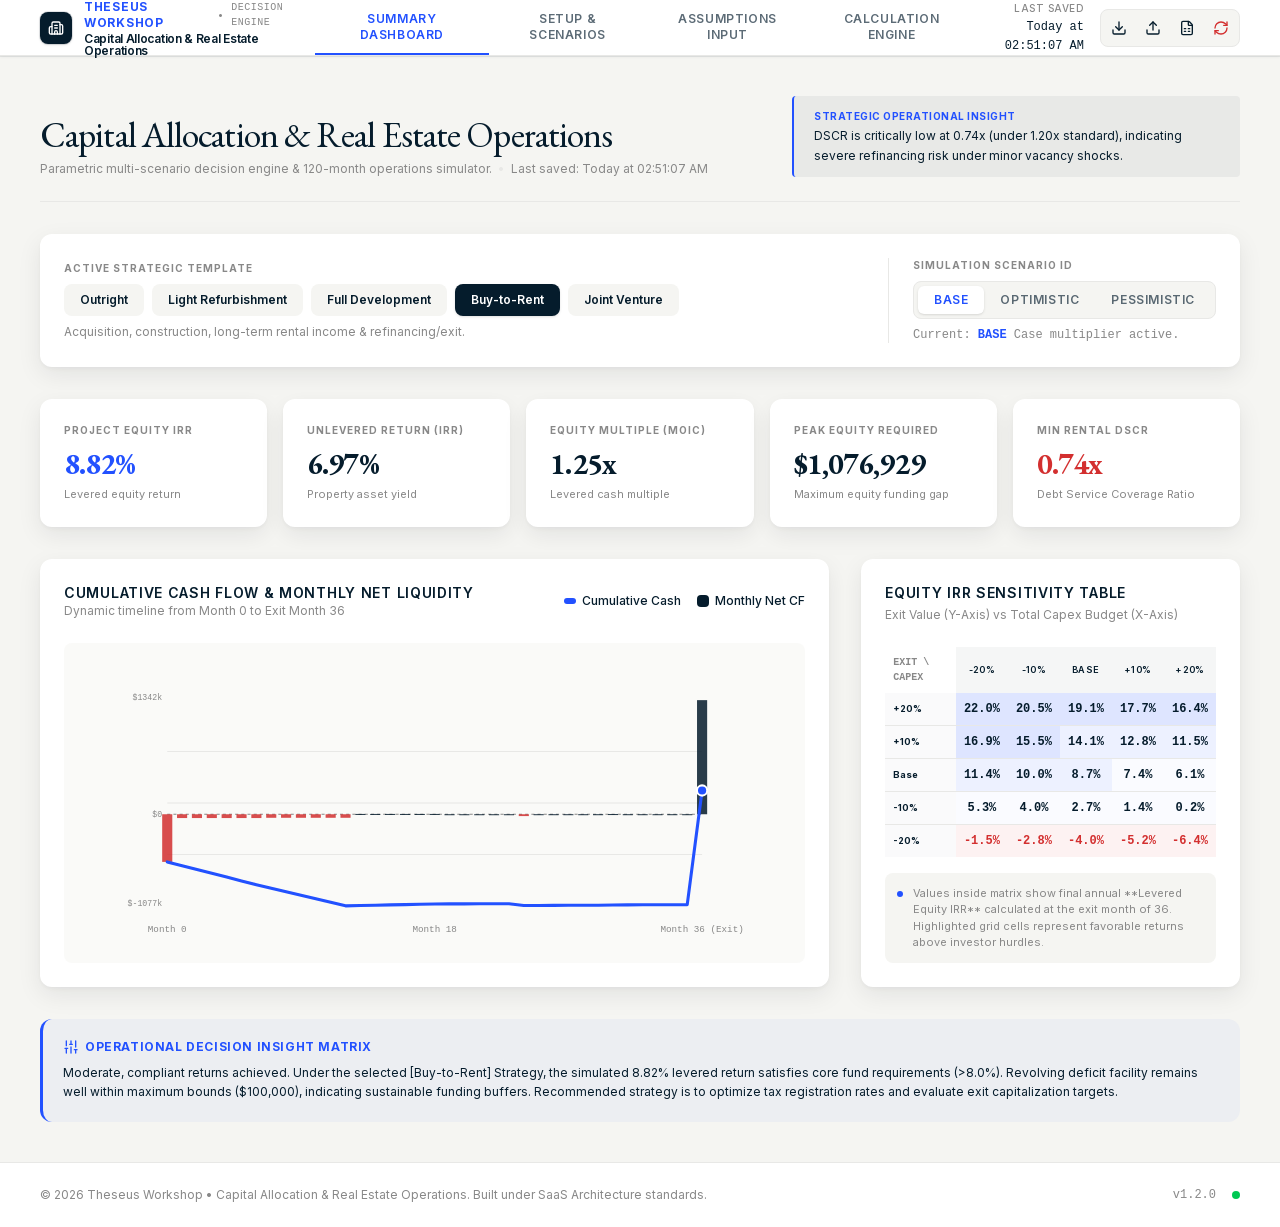
==== commit 34cbed04: "Deploying to gh-pages from @ HyVoid/Real-Estate-Valuation-all-in-one-calculator@262258ac28108d3c2613" ====
--- a/index.html
+++ b/index.html
@@ -1 +1 @@
-<!DOCTYPE html><!--70d4z2EknpNUKgP69gwSF--><html lang="en" class="__variable_431c15 __variable_d8ebd1"><head><meta charSet="utf-8"/><meta name="viewport" content="width=device-width, initial-scale=1"/><link rel="preload" href="./_next/static/media/c679f70df756412c-s.p.woff2" as="font" crossorigin="" type="font/woff2"/><link rel="preload" href="./_next/static/media/e4af272ccee01ff0-s.p.woff2" as="font" crossorigin="" type="font/woff2"/><link rel="stylesheet" href="./_next/static/css/00d7badc9d81897d.css" data-precedence="next"/><link rel="preload" as="script" fetchPriority="low" href="./_next/static/chunks/webpack-733e47fbf3b9fbbc.js"/><script src="./_next/static/chunks/4bd1b696-21f374d1156f834a.js" async=""></script><script src="./_next/static/chunks/255-d98a8cbc9cb07ed7.js" async=""></script><script src="./_next/static/chunks/main-app-06ca8721d2de9751.js" async=""></script><script src="./_next/static/chunks/app/page-3c8d33b24c280221.js" async=""></script><meta name="next-size-adjust" content=""/><title>Theseus Workshop | Capital Allocation &amp; Real Estate Operations</title><meta name="description" content="Parametric multi-scenario decision engine &amp; 120-month operations simulator for capital allocation and real estate operations by Theseus Workshop."/><meta property="og:title" content="Theseus Workshop | Capital Allocation &amp; Real Estate Operations"/><meta property="og:description" content="Parametric multi-scenario decision engine &amp; 120-month operations simulator for capital allocation and real estate operations by Theseus Workshop."/><meta property="og:type" content="website"/><meta name="twitter:card" content="summary_large_image"/><meta name="twitter:title" content="Theseus Workshop | Capital Allocation &amp; Real Estate Operations"/><meta name="twitter:description" content="Parametric multi-scenario decision engine &amp; 120-month operations simulator for capital allocation and real estate operations by Theseus Workshop."/><script src="./_next/static/chunks/polyfills-42372ed130431b0a.js" noModule=""></script></head><body class="bg-[#F5F5F2] text-[#1A1A2E] antialiased"><div hidden=""><!--$--><!--/$--></div><div class="min-h-screen bg-[#F5F5F2] flex flex-col font-sans selection:bg-[#2251FF]/20 selection:text-[#051C2C]"><header class="sticky top-0 z-40 h-[56px] bg-white border-b border-[#E8E8E6] shadow-[0_1px_3px_rgba(5,28,44,0.06),0_1px_0px_rgba(5,28,44,0.08)]"><div class="max-w-[1400px] mx-auto h-full px-10 flex items-center justify-between"><div class="flex items-center gap-3"><div class="w-8 h-8 rounded-[8px] bg-[#051C2C] flex items-center justify-center text-white shrink-0 shadow-sm ring-1 ring-[#051C2C]/10"><svg xmlns="http://www.w3.org/2000/svg" width="24" height="24" viewBox="0 0 24 24" fill="none" stroke="currentColor" stroke-width="2" stroke-linecap="round" stroke-linejoin="round" class="lucide lucide-building2 lucide-building-2 w-4 h-4 text-white" aria-hidden="true"><path d="M10 12h4"></path><path d="M10 8h4"></path><path d="M14 21v-3a2 2 0 0 0-4 0v3"></path><path d="M6 10H4a2 2 0 0 0-2 2v7a2 2 0 0 0 2 2h16a2 2 0 0 0 2-2V9a2 2 0 0 0-2-2h-2"></path><path d="M6 21V5a2 2 0 0 1 2-2h8a2 2 0 0 1 2 2v16"></path></svg></div><div class="flex flex-col justify-center"><div class="flex items-center gap-2"><span class="text-xs font-bold tracking-[0.06em] uppercase text-[#2251FF]">Theseus Workshop</span><span class="text-[#888888] text-[10px]">•</span><span class="text-[10px] font-mono text-[#888888] uppercase tracking-wider">Decision Engine</span></div><h1 class="text-xs font-semibold tracking-tight text-[#051C2C] leading-none mt-0.5">Capital Allocation &amp; Real Estate Operations</h1></div></div><nav class="flex h-full items-center"><button class="h-full px-5 text-xs font-semibold tracking-wider uppercase flex items-center justify-center border-b-2 transition-all relative border-[#2251FF] text-[#2251FF]">Summary Dashboard<span class="absolute bottom-[-2px] left-0 right-0 h-[2px] bg-[#2251FF] animate-pulse"></span></button><button class="h-full px-5 text-xs font-semibold tracking-wider uppercase flex items-center justify-center border-b-2 transition-all relative border-transparent text-[#051C2C]/65 hover:text-[#051C2C]">Setup &amp; Scenarios</button><button class="h-full px-5 text-xs font-semibold tracking-wider uppercase flex items-center justify-center border-b-2 transition-all relative border-transparent text-[#051C2C]/65 hover:text-[#051C2C]">Assumptions Input</button><button class="h-full px-5 text-xs font-semibold tracking-wider uppercase flex items-center justify-center border-b-2 transition-all relative border-transparent text-[#051C2C]/65 hover:text-[#051C2C]">Calculation Engine</button></nav><div class="flex items-center gap-4"><div class="text-right"><span class="text-[10px] uppercase text-[#888888] block tracking-[0.05em] font-medium">Last Saved</span><span class="text-xs font-mono font-medium text-[#051C2C]">Never</span></div><div class="flex items-center gap-1.5 bg-[#F5F5F2] p-1 rounded-[8px] border border-[#E8E8E6]"><button title="Export Backup JSON" class="p-1.5 hover:bg-white rounded-[6px] text-[#051C2C] hover:text-[#2251FF] transition-all cursor-pointer"><svg xmlns="http://www.w3.org/2000/svg" width="24" height="24" viewBox="0 0 24 24" fill="none" stroke="currentColor" stroke-width="2" stroke-linecap="round" stroke-linejoin="round" class="lucide lucide-download w-4 h-4" aria-hidden="true"><path d="M12 15V3"></path><path d="M21 15v4a2 2 0 0 1-2 2H5a2 2 0 0 1-2-2v-4"></path><path d="m7 10 5 5 5-5"></path></svg></button><label title="Import Backup JSON" class="p-1.5 hover:bg-white rounded-[6px] text-[#051C2C] hover:text-[#2251FF] transition-all cursor-pointer"><svg xmlns="http://www.w3.org/2000/svg" width="24" height="24" viewBox="0 0 24 24" fill="none" stroke="currentColor" stroke-width="2" stroke-linecap="round" stroke-linejoin="round" class="lucide lucide-upload w-4 h-4" aria-hidden="true"><path d="M12 3v12"></path><path d="m17 8-5-5-5 5"></path><path d="M21 15v4a2 2 0 0 1-2 2H5a2 2 0 0 1-2-2v-4"></path></svg><input type="file" accept=".json" class="hidden"/></label><button title="Bulk CSV Import" class="p-1.5 hover:bg-white rounded-[6px] text-[#051C2C] hover:text-[#2251FF] transition-all cursor-pointer"><svg xmlns="http://www.w3.org/2000/svg" width="24" height="24" viewBox="0 0 24 24" fill="none" stroke="currentColor" stroke-width="2" stroke-linecap="round" stroke-linejoin="round" class="lucide lucide-file-spreadsheet w-4 h-4" aria-hidden="true"><path d="M6 22a2 2 0 0 1-2-2V4a2 2 0 0 1 2-2h8a2.4 2.4 0 0 1 1.704.706l3.588 3.588A2.4 2.4 0 0 1 20 8v12a2 2 0 0 1-2 2z"></path><path d="M14 2v5a1 1 0 0 0 1 1h5"></path><path d="M8 13h2"></path><path d="M14 13h2"></path><path d="M8 17h2"></path><path d="M14 17h2"></path></svg></button><button title="Reset Data" class="p-1.5 hover:bg-white rounded-[6px] text-[#D32F2F] hover:bg-[#D32F2F]/10 transition-all cursor-pointer"><svg xmlns="http://www.w3.org/2000/svg" width="24" height="24" viewBox="0 0 24 24" fill="none" stroke="currentColor" stroke-width="2" stroke-linecap="round" stroke-linejoin="round" class="lucide lucide-refresh-cw w-4 h-4" aria-hidden="true"><path d="M3 12a9 9 0 0 1 9-9 9.75 9.75 0 0 1 6.74 2.74L21 8"></path><path d="M21 3v5h-5"></path><path d="M21 12a9 9 0 0 1-9 9 9.75 9.75 0 0 1-6.74-2.74L3 16"></path><path d="M8 16H3v5"></path></svg></button></div></div></div></header><main class="max-w-[1400px] w-full mx-auto px-10 py-10 flex-grow animate-fade-up"><div class="flex flex-col md:flex-row justify-between items-start md:items-end gap-6 mb-8 border-b border-[#E8E8E6] pb-6"><div class="title-set"><h2 class="font-heading-eb text-4xl font-normal text-[#051C2C] tracking-tight">Capital Allocation &amp; Real Estate Operations</h2><div class="text-[#888888] text-xs mt-1.5 flex items-center gap-1.5"><span>Parametric multi-scenario decision engine &amp; 120-month operations simulator.</span><span class="text-[#E8E8E6]">•</span><span>Last saved: <!-- -->Never</span></div></div><div class="bg-[#051C2C]/5 border-l-2 border-[#2251FF] px-5 py-3 rounded-[4px] max-w-md w-full shrink-0"><p class="text-xs text-[#051C2C] leading-relaxed"><strong class="text-[#2251FF] uppercase tracking-wider text-[10px] block mb-0.5 font-bold">Strategic Operational Insight</strong>DSCR is critically low at 0.74x (under 1.20x standard), indicating severe refinancing risk under minor vacancy shocks.</p></div></div><div class="bg-white rounded-[12px] p-6 mb-8 shadow-[0_2px_4px_rgba(5,28,44,0.04),0_8px_24px_rgba(5,28,44,0.08)] hover:translate-y-[-2px] transition-all duration-300"><div class="flex flex-col md:flex-row md:items-center justify-between gap-6"><div><label class="text-[10px] uppercase text-[#888888] font-bold tracking-widest block mb-2">ACTIVE STRATEGIC TEMPLATE</label><div class="flex flex-wrap gap-2"><button class="px-4 py-2 text-xs font-semibold rounded-[8px] transition-all cursor-pointer bg-[#F5F5F2] text-[#051C2C] hover:bg-[#E8E8E6]">Outright</button><button class="px-4 py-2 text-xs font-semibold rounded-[8px] transition-all cursor-pointer bg-[#F5F5F2] text-[#051C2C] hover:bg-[#E8E8E6]">Light Refurbishment</button><button class="px-4 py-2 text-xs font-semibold rounded-[8px] transition-all cursor-pointer bg-[#F5F5F2] text-[#051C2C] hover:bg-[#E8E8E6]">Full Development</button><button class="px-4 py-2 text-xs font-semibold rounded-[8px] transition-all cursor-pointer bg-[#051C2C] text-white shadow-sm">Buy-to-Rent</button><button class="px-4 py-2 text-xs font-semibold rounded-[8px] transition-all cursor-pointer bg-[#F5F5F2] text-[#051C2C] hover:bg-[#E8E8E6]">Joint Venture</button></div><p class="text-xs text-[#888888] mt-2">Acquisition, construction, long-term rental income &amp; refinancing/exit.</p></div><div class="border-l border-[#E8E8E6] pl-0 md:pl-6"><label class="text-[10px] uppercase text-[#888888] font-bold tracking-widest block mb-2">SIMULATION SCENARIO ID</label><div class="inline-flex rounded-[8px] bg-[#F5F5F2] p-1 border border-[#E8E8E6]"><button class="px-4 py-1.5 text-xs font-semibold rounded-[6px] tracking-wider uppercase transition-all cursor-pointer bg-white text-[#2251FF] shadow-sm font-bold">base</button><button class="px-4 py-1.5 text-xs font-semibold rounded-[6px] tracking-wider uppercase transition-all cursor-pointer text-[#051C2C]/65 hover:text-[#051C2C]">optimistic</button><button class="px-4 py-1.5 text-xs font-semibold rounded-[6px] tracking-wider uppercase transition-all cursor-pointer text-[#051C2C]/65 hover:text-[#051C2C]">pessimistic</button></div><div class="text-xs text-[#888888] mt-2 font-mono">Current: <span class="text-[#2251FF] font-bold">BASE</span> Case multiplier active.</div></div></div></div><div class="space-y-8"><div class="grid grid-cols-1 md:grid-cols-5 gap-4"><div class="bg-white rounded-[12px] p-6 shadow-[0_2px_4px_rgba(5,28,44,0.04),0_8px_24px_rgba(5,28,44,0.08)] hover:translate-y-[-2px] transition-all duration-300"><span class="text-[10px] uppercase text-[#888888] font-bold tracking-widest block">Project Equity IRR</span><h3 class="text-3xl font-bold font-kpi-eb text-[#2251FF] mt-2">8.82<!-- -->%</h3><span class="text-[11px] text-[#888888] mt-1 block">Levered equity return</span></div><div class="bg-white rounded-[12px] p-6 shadow-[0_2px_4px_rgba(5,28,44,0.04),0_8px_24px_rgba(5,28,44,0.08)] hover:translate-y-[-2px] transition-all duration-300"><span class="text-[10px] uppercase text-[#888888] font-bold tracking-widest block">Unlevered Return (IRR)</span><h3 class="text-3xl font-bold font-kpi-eb text-[#051C2C] mt-2">6.97<!-- -->%</h3><span class="text-[11px] text-[#888888] mt-1 block">Property asset yield</span></div><div class="bg-white rounded-[12px] p-6 shadow-[0_2px_4px_rgba(5,28,44,0.04),0_8px_24px_rgba(5,28,44,0.08)] hover:translate-y-[-2px] transition-all duration-300"><span class="text-[10px] uppercase text-[#888888] font-bold tracking-widest block">Equity Multiple (MoIC)</span><h3 class="text-3xl font-bold font-kpi-eb text-[#051C2C] mt-2">1.25<!-- -->x</h3><span class="text-[11px] text-[#888888] mt-1 block">Levered cash multiple</span></div><div class="bg-white rounded-[12px] p-6 shadow-[0_2px_4px_rgba(5,28,44,0.04),0_8px_24px_rgba(5,28,44,0.08)] hover:translate-y-[-2px] transition-all duration-300"><span class="text-[10px] uppercase text-[#888888] font-bold tracking-widest block">Peak Equity Required</span><h3 class="text-3xl font-bold font-kpi-eb text-[#051C2C] mt-2">$<!-- -->1,076,929</h3><span class="text-[11px] text-[#888888] mt-1 block">Maximum equity funding gap</span></div><div class="bg-white rounded-[12px] p-6 shadow-[0_2px_4px_rgba(5,28,44,0.04),0_8px_24px_rgba(5,28,44,0.08)] hover:translate-y-[-2px] transition-all duration-300"><span class="text-[10px] uppercase text-[#888888] font-bold tracking-widest block">Min Rental DSCR</span><h3 class="text-3xl font-bold font-kpi-eb mt-2 text-[#D32F2F]">0.74<!-- -->x</h3><span class="text-[11px] text-[#888888] mt-1 block">Debt Service Coverage Ratio</span></div></div><div class="grid grid-cols-1 lg:grid-cols-3 gap-8"><div class="lg:col-span-2 bg-white rounded-[12px] p-6 shadow-[0_2px_4px_rgba(5,28,44,0.04),0_8px_24px_rgba(5,28,44,0.08)]"><div class="flex items-center justify-between mb-6"><div><h4 class="text-sm font-semibold uppercase tracking-wider text-[#051C2C]">Cumulative Cash Flow &amp; Monthly Net Liquidity</h4><p class="text-xs text-[#888888]">Dynamic timeline from Month 0 to Exit Month <!-- -->36</p></div><div class="flex items-center gap-4 text-xs font-medium"><div class="flex items-center gap-1.5"><span class="w-3 h-1.5 bg-[#2251FF] rounded-sm"></span><span class="text-[#051C2C]">Cumulative Cash</span></div><div class="flex items-center gap-1.5"><span class="w-3 h-3 bg-[#051C2C] rounded-sm"></span><span class="text-[#051C2C]">Monthly Net CF</span></div></div></div><div class="relative w-full h-[320px] bg-[#F5F5F2]/50 rounded-[8px] p-4"><svg viewBox="0 0 600 280" class="w-full h-full"><line x1="40" y1="150.94183793961423" x2="560" y2="150.94183793961423" stroke="#888888" stroke-width="1" stroke-dasharray="3,3"></line><line x1="40" y1="190" x2="560" y2="190" stroke="#E8E8E6" stroke-width="1"></line><line x1="40" y1="140" x2="560" y2="140" stroke="#E8E8E6" stroke-width="1"></line><line x1="40" y1="90" x2="560" y2="90" stroke="#E8E8E6" stroke-width="1"></line><rect x="35.08108108108108" y="150.94183793961423" width="9.837837837837837" height="46.30996886287818" fill="#D32F2F" opacity="0.85"></rect><rect x="49.525525525525524" y="150.94183793961423" width="9.837837837837837" height="3.693285356993897" fill="#D32F2F" opacity="0.85"></rect><rect x="63.969969969969966" y="150.94183793961423" width="9.837837837837837" height="3.693285356993897" fill="#D32F2F" opacity="0.85"></rect><rect x="78.41441441441441" y="150.94183793961423" width="9.837837837837837" height="3.693285356993897" fill="#D32F2F" opacity="0.85"></rect><rect x="92.85885885885885" y="150.94183793961423" width="9.837837837837837" height="3.693285356993897" fill="#D32F2F" opacity="0.85"></rect><rect x="107.30330330330331" y="150.94183793961423" width="9.837837837837837" height="3.693285356993897" fill="#D32F2F" opacity="0.85"></rect><rect x="121.74774774774774" y="150.94183793961423" width="9.837837837837837" height="3.693285356993897" fill="#D32F2F" opacity="0.85"></rect><rect x="136.1921921921922" y="150.94183793961423" width="9.837837837837837" height="3.431413509257368" fill="#D32F2F" opacity="0.85"></rect><rect x="150.63663663663664" y="150.94183793961423" width="9.837837837837837" height="3.431413509257368" fill="#D32F2F" opacity="0.85"></rect><rect x="165.0810810810811" y="150.94183793961423" width="9.837837837837837" height="3.431413509257368" fill="#D32F2F" opacity="0.85"></rect><rect x="179.52552552552555" y="150.94183793961423" width="9.837837837837837" height="3.431413509257368" fill="#D32F2F" opacity="0.85"></rect><rect x="193.96996996997" y="150.94183793961423" width="9.837837837837837" height="3.431413509257368" fill="#D32F2F" opacity="0.85"></rect><rect x="208.4144144144144" y="150.94183793961423" width="9.837837837837837" height="3.431413509257368" fill="#D32F2F" opacity="0.85"></rect><rect x="222.85885885885887" y="150.63228805939605" width="9.837837837837837" height="1" fill="#051C2C" opacity="0.85"></rect><rect x="237.30330330330332" y="150.63228805939605" width="9.837837837837837" height="1" fill="#051C2C" opacity="0.85"></rect><rect x="251.74774774774778" y="150.63228805939605" width="9.837837837837837" height="1" fill="#051C2C" opacity="0.85"></rect><rect x="266.1921921921922" y="150.63228805939605" width="9.837837837837837" height="1" fill="#051C2C" opacity="0.85"></rect><rect x="280.63663663663664" y="150.63228805939605" width="9.837837837837837" height="1" fill="#051C2C" opacity="0.85"></rect><rect x="295.0810810810811" y="150.63228805939605" width="9.837837837837837" height="1" fill="#051C2C" opacity="0.85"></rect><rect x="309.52552552552555" y="150.89415990713258" width="9.837837837837837" height="1" fill="#051C2C" opacity="0.85"></rect><rect x="323.96996996997" y="150.89415990713258" width="9.837837837837837" height="1" fill="#051C2C" opacity="0.85"></rect><rect x="338.41441441441447" y="150.89415990713258" width="9.837837837837837" height="1" fill="#051C2C" opacity="0.85"></rect><rect x="352.8588588588589" y="150.89415990713258" width="9.837837837837837" height="1" fill="#051C2C" opacity="0.85"></rect><rect x="367.30330330330327" y="150.89415990713258" width="9.837837837837837" height="1" fill="#051C2C" opacity="0.85"></rect><rect x="381.7477477477477" y="150.94183793961423" width="9.837837837837837" height="1.7716421728457021" fill="#D32F2F" opacity="0.85"></rect><rect x="396.1921921921922" y="150.87695244584506" width="9.837837837837837" height="1" fill="#051C2C" opacity="0.85"></rect><rect x="410.63663663663664" y="150.87695244584506" width="9.837837837837837" height="1" fill="#051C2C" opacity="0.85"></rect><rect x="425.0810810810811" y="150.87695244584506" width="9.837837837837837" height="1" fill="#051C2C" opacity="0.85"></rect><rect x="439.52552552552555" y="150.87695244584506" width="9.837837837837837" height="1" fill="#051C2C" opacity="0.85"></rect><rect x="453.96996996997" y="150.87695244584506" width="9.837837837837837" height="1" fill="#051C2C" opacity="0.85"></rect><rect x="468.41441441441447" y="150.71155969990622" width="9.837837837837837" height="1" fill="#051C2C" opacity="0.85"></rect><rect x="482.8588588588589" y="150.87695244584506" width="9.837837837837837" height="1" fill="#051C2C" opacity="0.85"></rect><rect x="497.30330330330327" y="150.87695244584506" width="9.837837837837837" height="1" fill="#051C2C" opacity="0.85"></rect><rect x="511.7477477477477" y="150.87695244584506" width="9.837837837837837" height="1" fill="#051C2C" opacity="0.85"></rect><rect x="526.1921921921921" y="150.87695244584506" width="9.837837837837837" height="1" fill="#051C2C" opacity="0.85"></rect><rect x="540.6366366366366" y="150.87695244584506" width="9.837837837837837" height="1" fill="#051C2C" opacity="0.85"></rect><rect x="555.081081081081" y="40" width="9.837837837837837" height="110.94183793961423" fill="#051C2C" opacity="0.85"></rect><path d="M 40 197.2518068024924 L 54.44444444444444 200.9450921594863 L 68.88888888888889 204.6383775164802 L 83.33333333333333 208.3316628734741 L 97.77777777777777 212.02494823046797 L 112.22222222222223 215.71823358746187 L 126.66666666666666 219.41151894445574 L 141.11111111111111 222.8429324537131 L 155.55555555555554 226.2743459629705 L 170 229.70575947222787 L 184.44444444444446 233.13717298148524 L 198.8888888888889 236.56858649074263 L 213.33333333333331 240 L 227.77777777777777 239.69045011978181 L 242.22222222222223 239.38090023956363 L 256.6666666666667 239.07135035934544 L 271.1111111111111 238.76180047912726 L 285.55555555555554 238.45225059890907 L 300 238.14270071869086 L 314.44444444444446 238.0950226862092 L 328.8888888888889 238.04734465372755 L 343.33333333333337 237.99966662124586 L 357.7777777777778 237.9519885887642 L 372.2222222222222 237.90431055628252 L 386.66666666666663 239.67595272912823 L 401.1111111111111 239.61106723535906 L 415.55555555555554 239.54618174158992 L 430 239.48129624782078 L 444.44444444444446 239.4164107540516 L 458.8888888888889 239.35152526028247 L 473.33333333333337 239.12124702057446 L 487.7777777777778 239.05636152680532 L 502.2222222222222 238.99147603303615 L 516.6666666666666 238.926590539267 L 531.1111111111111 238.86170504549784 L 545.5555555555555 238.7968195517287 L 560 127.85498161211449" fill="none" stroke="#2251FF" stroke-width="3" stroke-linecap="round" stroke-linejoin="round"></path><circle cx="560" cy="127.85498161211449" r="5" fill="#2251FF" stroke="#FFFFFF" stroke-width="2"></circle><text x="40" y="265" fill="#888888" font-size="9" text-anchor="middle" class="font-mono">Month 0</text><text x="300" y="265" fill="#888888" font-size="9" text-anchor="middle" class="font-mono">Month <!-- -->18</text><text x="560" y="265" fill="#888888" font-size="9" text-anchor="middle" class="font-mono">Month <!-- -->36<!-- --> (Exit)</text><text x="35" y="40" fill="#888888" font-size="8" text-anchor="end" class="font-mono">$<!-- -->1342<!-- -->k</text><text x="35" y="153.94183793961423" fill="#888888" font-size="8" text-anchor="end" class="font-mono">$0</text><text x="35" y="240" fill="#888888" font-size="8" text-anchor="end" class="font-mono">$<!-- -->-1077<!-- -->k</text></svg></div></div><div class="bg-white rounded-[12px] p-6 shadow-[0_2px_4px_rgba(5,28,44,0.04),0_8px_24px_rgba(5,28,44,0.08)]"><h4 class="text-sm font-semibold uppercase tracking-wider text-[#051C2C] mb-1">Equity IRR Sensitivity Table</h4><p class="text-xs text-[#888888] mb-6">Exit Value (Y-Axis) vs Total Capex Budget (X-Axis)</p><div class="overflow-x-auto"><table class="w-full text-center border-collapse"><thead><tr><th class="p-2 text-[10px] font-bold text-[#888888] font-mono text-left">EXIT \ CAPEX</th><th class="p-2 text-[9px] uppercase tracking-wider font-semibold text-[#051C2C] bg-[rgba(5,28,44,0.04)]">-20%</th><th class="p-2 text-[9px] uppercase tracking-wider font-semibold text-[#051C2C] bg-[rgba(5,28,44,0.04)]">-10%</th><th class="p-2 text-[9px] uppercase tracking-wider font-semibold text-[#051C2C] bg-[rgba(5,28,44,0.04)]">Base</th><th class="p-2 text-[9px] uppercase tracking-wider font-semibold text-[#051C2C] bg-[rgba(5,28,44,0.04)]">+10%</th><th class="p-2 text-[9px] uppercase tracking-wider font-semibold text-[#051C2C] bg-[rgba(5,28,44,0.04)]">+20%</th></tr></thead><tbody class="divide-y divide-[#E8E8E6]"><tr class="hover:bg-[#F5F5F2]/50 transition-all"><td class="p-2 text-[9px] font-bold text-left text-[#051C2C] bg-[rgba(5,28,44,0.02)]">+20%</td><td style="background-color:rgba(34, 81, 255, 0.15)" class="p-2 text-xs font-mono font-semibold transition-all hover:scale-[1.08] hover:brightness-95 text-[#051C2C]">22.0<!-- -->%</td><td style="background-color:rgba(34, 81, 255, 0.15)" class="p-2 text-xs font-mono font-semibold transition-all hover:scale-[1.08] hover:brightness-95 text-[#051C2C]">20.5<!-- -->%</td><td style="background-color:rgba(34, 81, 255, 0.15)" class="p-2 text-xs font-mono font-semibold transition-all hover:scale-[1.08] hover:brightness-95 text-[#051C2C]">19.1<!-- -->%</td><td style="background-color:rgba(34, 81, 255, 0.15)" class="p-2 text-xs font-mono font-semibold transition-all hover:scale-[1.08] hover:brightness-95 text-[#051C2C]">17.7<!-- -->%</td><td style="background-color:rgba(34, 81, 255, 0.15)" class="p-2 text-xs font-mono font-semibold transition-all hover:scale-[1.08] hover:brightness-95 text-[#051C2C]">16.4<!-- -->%</td></tr><tr class="hover:bg-[#F5F5F2]/50 transition-all"><td class="p-2 text-[9px] font-bold text-left text-[#051C2C] bg-[rgba(5,28,44,0.02)]">+10%</td><td style="background-color:rgba(34, 81, 255, 0.15)" class="p-2 text-xs font-mono font-semibold transition-all hover:scale-[1.08] hover:brightness-95 text-[#051C2C]">16.9<!-- -->%</td><td style="background-color:rgba(34, 81, 255, 0.15)" class="p-2 text-xs font-mono font-semibold transition-all hover:scale-[1.08] hover:brightness-95 text-[#051C2C]">15.5<!-- -->%</td><td style="background-color:rgba(34, 81, 255, 0.08)" class="p-2 text-xs font-mono font-semibold transition-all hover:scale-[1.08] hover:brightness-95 text-[#051C2C]">14.1<!-- -->%</td><td style="background-color:rgba(34, 81, 255, 0.08)" class="p-2 text-xs font-mono font-semibold transition-all hover:scale-[1.08] hover:brightness-95 text-[#051C2C]">12.8<!-- -->%</td><td style="background-color:rgba(34, 81, 255, 0.08)" class="p-2 text-xs font-mono font-semibold transition-all hover:scale-[1.08] hover:brightness-95 text-[#051C2C]">11.5<!-- -->%</td></tr><tr class="hover:bg-[#F5F5F2]/50 transition-all"><td class="p-2 text-[9px] font-bold text-left text-[#051C2C] bg-[rgba(5,28,44,0.02)]">Base</td><td style="background-color:rgba(34, 81, 255, 0.08)" class="p-2 text-xs font-mono font-semibold transition-all hover:scale-[1.08] hover:brightness-95 text-[#051C2C]">11.4<!-- -->%</td><td style="background-color:rgba(34, 81, 255, 0.08)" class="p-2 text-xs font-mono font-semibold transition-all hover:scale-[1.08] hover:brightness-95 text-[#051C2C]">10.0<!-- -->%</td><td style="background-color:rgba(34, 81, 255, 0.08)" class="p-2 text-xs font-mono font-semibold transition-all hover:scale-[1.08] hover:brightness-95 text-[#051C2C]">8.7<!-- -->%</td><td style="background-color:rgba(34, 81, 255, 0.02)" class="p-2 text-xs font-mono font-semibold transition-all hover:scale-[1.08] hover:brightness-95 text-[#051C2C]">7.4<!-- -->%</td><td style="background-color:rgba(34, 81, 255, 0.02)" class="p-2 text-xs font-mono font-semibold transition-all hover:scale-[1.08] hover:brightness-95 text-[#051C2C]">6.1<!-- -->%</td></tr><tr class="hover:bg-[#F5F5F2]/50 transition-all"><td class="p-2 text-[9px] font-bold text-left text-[#051C2C] bg-[rgba(5,28,44,0.02)]">-10%</td><td style="background-color:rgba(34, 81, 255, 0.02)" class="p-2 text-xs font-mono font-semibold transition-all hover:scale-[1.08] hover:brightness-95 text-[#051C2C]">5.3<!-- -->%</td><td style="background-color:rgba(34, 81, 255, 0.02)" class="p-2 text-xs font-mono font-semibold transition-all hover:scale-[1.08] hover:brightness-95 text-[#051C2C]">4.0<!-- -->%</td><td style="background-color:rgba(34, 81, 255, 0.02)" class="p-2 text-xs font-mono font-semibold transition-all hover:scale-[1.08] hover:brightness-95 text-[#051C2C]">2.7<!-- -->%</td><td style="background-color:rgba(34, 81, 255, 0.02)" class="p-2 text-xs font-mono font-semibold transition-all hover:scale-[1.08] hover:brightness-95 text-[#051C2C]">1.4<!-- -->%</td><td style="background-color:rgba(34, 81, 255, 0.02)" class="p-2 text-xs font-mono font-semibold transition-all hover:scale-[1.08] hover:brightness-95 text-[#051C2C]">0.2<!-- -->%</td></tr><tr class="hover:bg-[#F5F5F2]/50 transition-all"><td class="p-2 text-[9px] font-bold text-left text-[#051C2C] bg-[rgba(5,28,44,0.02)]">-20%</td><td style="background-color:rgba(211, 47, 47, 0.06)" class="p-2 text-xs font-mono font-semibold transition-all hover:scale-[1.08] hover:brightness-95 text-[#D32F2F]">-1.5<!-- -->%</td><td style="background-color:rgba(211, 47, 47, 0.06)" class="p-2 text-xs font-mono font-semibold transition-all hover:scale-[1.08] hover:brightness-95 text-[#D32F2F]">-2.8<!-- -->%</td><td style="background-color:rgba(211, 47, 47, 0.06)" class="p-2 text-xs font-mono font-semibold transition-all hover:scale-[1.08] hover:brightness-95 text-[#D32F2F]">-4.0<!-- -->%</td><td style="background-color:rgba(211, 47, 47, 0.06)" class="p-2 text-xs font-mono font-semibold transition-all hover:scale-[1.08] hover:brightness-95 text-[#D32F2F]">-5.2<!-- -->%</td><td style="background-color:rgba(211, 47, 47, 0.06)" class="p-2 text-xs font-mono font-semibold transition-all hover:scale-[1.08] hover:brightness-95 text-[#D32F2F]">-6.4<!-- -->%</td></tr></tbody></table></div><div class="mt-4 p-3 bg-[#F5F5F2] rounded-[8px] flex items-start gap-2.5"><div class="w-1.5 h-1.5 bg-[#2251FF] rounded-full mt-1.5 shrink-0"></div><p class="text-[11px] text-[#888888]">Values inside matrix show final annual **Levered Equity IRR** calculated at the exit month of <!-- -->36<!-- -->. Highlighted grid cells represent favorable returns above investor hurdles.</p></div></div></div><div class="p-5 bg-[rgba(34,81,255,0.04)] rounded-[12px] border-l-[3px] border-[#2251FF]"><h4 class="text-xs font-bold uppercase tracking-wider text-[#2251FF] flex items-center gap-1.5 mb-2"><svg xmlns="http://www.w3.org/2000/svg" width="24" height="24" viewBox="0 0 24 24" fill="none" stroke="currentColor" stroke-width="2" stroke-linecap="round" stroke-linejoin="round" class="lucide lucide-sliders-vertical w-4 h-4" aria-hidden="true"><path d="M10 8h4"></path><path d="M12 21v-9"></path><path d="M12 8V3"></path><path d="M17 16h4"></path><path d="M19 12V3"></path><path d="M19 21v-5"></path><path d="M3 14h4"></path><path d="M5 10V3"></path><path d="M5 21v-7"></path></svg> Operational Decision Insight Matrix</h4><p class="text-xs text-[#051C2C] leading-relaxed">Moderate, compliant returns achieved. Under the selected [Buy-to-Rent] Strategy, the simulated 8.82% levered return satisfies core fund requirements (&gt;8.0%). Revolving deficit facility remains well within maximum bounds ($100,000), indicating sustainable funding buffers. Recommended strategy is to optimize tax registration rates and evaluate exit capitalization targets.</p></div></div></main><footer class="py-6 border-t border-[#E8E8E6] bg-white"><div class="max-w-[1400px] mx-auto px-10 flex items-center justify-between text-xs text-[#888888]"><p>© 2026 Theseus Workshop • Capital Allocation &amp; Real Estate Operations. Built under SaaS Architecture standards.</p><div class="flex items-center gap-4"><span class="font-mono">v1.2.0</span><span class="w-2 h-2 rounded-full bg-[#00C853]" title="Operational Database Online"></span></div></div></footer></div><!--$--><!--/$--><script src="./_next/static/chunks/webpack-733e47fbf3b9fbbc.js" id="_R_" async=""></script><script>(self.__next_f=self.__next_f||[]).push([0])</script><script>self.__next_f.push([1,"1:\"$Sreact.fragment\"\n2:I[9766,[],\"\"]\n3:I[8924,[],\"\"]\n4:I[1959,[],\"ClientPageRoot\"]\n5:I[5704,[\"974\",\"static/chunks/app/page-3c8d33b24c280221.js\"],\"default\"]\n8:I[4431,[],\"OutletBoundary\"]\na:I[5278,[],\"AsyncMetadataOutlet\"]\nc:I[4431,[],\"ViewportBoundary\"]\ne:I[4431,[],\"MetadataBoundary\"]\nf:\"$Sreact.suspense\"\n11:I[7150,[],\"\"]\n:HL[\"./_next/static/media/c679f70df756412c-s.p.woff2\",\"font\",{\"crossOrigin\":\"\",\"type\":\"font/woff2\"}]\n:HL[\"./_next/static/media/e4af272ccee01ff0-s.p.woff2\",\"font\",{\"crossOrigin\":\"\",\"type\":\"font/woff2\"}]\n:HL[\"./_next/static/css/00d7badc9d81897d.css\",\"style\"]\n"])</script><script>self.__next_f.push([1,"0:{\"P\":null,\"b\":\"70d4z2EknpNUKgP69gwSF\",\"p\":\"\",\"c\":[\"\",\"\"],\"i\":false,\"f\":[[[\"\",{\"children\":[\"__PAGE__\",{}]},\"$undefined\",\"$undefined\",true],[\"\",[\"$\",\"$1\",\"c\",{\"children\":[[[\"$\",\"link\",\"0\",{\"rel\":\"stylesheet\",\"href\":\"./_next/static/css/00d7badc9d81897d.css\",\"precedence\":\"next\",\"crossOrigin\":\"$undefined\",\"nonce\":\"$undefined\"}]],[\"$\",\"html\",null,{\"lang\":\"en\",\"className\":\"__variable_431c15 __variable_d8ebd1\",\"children\":[\"$\",\"body\",null,{\"suppressHydrationWarning\":true,\"className\":\"bg-[#F5F5F2] text-[#1A1A2E] antialiased\",\"children\":[\"$\",\"$L2\",null,{\"parallelRouterKey\":\"children\",\"error\":\"$undefined\",\"errorStyles\":\"$undefined\",\"errorScripts\":\"$undefined\",\"template\":[\"$\",\"$L3\",null,{}],\"templateStyles\":\"$undefined\",\"templateScripts\":\"$undefined\",\"notFound\":[[[\"$\",\"title\",null,{\"children\":\"404: This page could not be found.\"}],[\"$\",\"div\",null,{\"style\":{\"fontFamily\":\"system-ui,\\\"Segoe UI\\\",Roboto,Helvetica,Arial,sans-serif,\\\"Apple Color Emoji\\\",\\\"Segoe UI Emoji\\\"\",\"height\":\"100vh\",\"textAlign\":\"center\",\"display\":\"flex\",\"flexDirection\":\"column\",\"alignItems\":\"center\",\"justifyContent\":\"center\"},\"children\":[\"$\",\"div\",null,{\"children\":[[\"$\",\"style\",null,{\"dangerouslySetInnerHTML\":{\"__html\":\"body{color:#000;background:#fff;margin:0}.next-error-h1{border-right:1px solid rgba(0,0,0,.3)}@media (prefers-color-scheme:dark){body{color:#fff;background:#000}.next-error-h1{border-right:1px solid rgba(255,255,255,.3)}}\"}}],[\"$\",\"h1\",null,{\"className\":\"next-error-h1\",\"style\":{\"display\":\"inline-block\",\"margin\":\"0 20px 0 0\",\"padding\":\"0 23px 0 0\",\"fontSize\":24,\"fontWeight\":500,\"verticalAlign\":\"top\",\"lineHeight\":\"49px\"},\"children\":404}],[\"$\",\"div\",null,{\"style\":{\"display\":\"inline-block\"},\"children\":[\"$\",\"h2\",null,{\"style\":{\"fontSize\":14,\"fontWeight\":400,\"lineHeight\":\"49px\",\"margin\":0},\"children\":\"This page could not be found.\"}]}]]}]}]],[]],\"forbidden\":\"$undefined\",\"unauthorized\":\"$undefined\"}]}]}]]}],{\"children\":[\"__PAGE__\",[\"$\",\"$1\",\"c\",{\"children\":[[\"$\",\"$L4\",null,{\"Component\":\"$5\",\"searchParams\":{},\"params\":{},\"promises\":[\"$@6\",\"$@7\"]}],null,[\"$\",\"$L8\",null,{\"children\":[\"$L9\",[\"$\",\"$La\",null,{\"promise\":\"$@b\"}]]}]]}],{},null,false]},null,false],[\"$\",\"$1\",\"h\",{\"children\":[null,[[\"$\",\"$Lc\",null,{\"children\":\"$Ld\"}],[\"$\",\"meta\",null,{\"name\":\"next-size-adjust\",\"content\":\"\"}]],[\"$\",\"$Le\",null,{\"children\":[\"$\",\"div\",null,{\"hidden\":true,\"children\":[\"$\",\"$f\",null,{\"fallback\":null,\"children\":\"$L10\"}]}]}]]}],false]],\"m\":\"$undefined\",\"G\":[\"$11\",[]],\"s\":false,\"S\":true}\n"])</script><script>self.__next_f.push([1,"6:{}\n7:\"$0:f:0:1:2:children:1:props:children:0:props:params\"\n"])</script><script>self.__next_f.push([1,"d:[[\"$\",\"meta\",\"0\",{\"charSet\":\"utf-8\"}],[\"$\",\"meta\",\"1\",{\"name\":\"viewport\",\"content\":\"width=device-width, initial-scale=1\"}]]\n9:null\n"])</script><script>self.__next_f.push([1,"b:{\"metadata\":[[\"$\",\"title\",\"0\",{\"children\":\"Theseus Workshop | Capital Allocation \u0026 Real Estate Operations\"}],[\"$\",\"meta\",\"1\",{\"name\":\"description\",\"content\":\"Parametric multi-scenario decision engine \u0026 120-month operations simulator for capital allocation and real estate operations by Theseus Workshop.\"}],[\"$\",\"meta\",\"2\",{\"property\":\"og:title\",\"content\":\"Theseus Workshop | Capital Allocation \u0026 Real Estate Operations\"}],[\"$\",\"meta\",\"3\",{\"property\":\"og:description\",\"content\":\"Parametric multi-scenario decision engine \u0026 120-month operations simulator for capital allocation and real estate operations by Theseus Workshop.\"}],[\"$\",\"meta\",\"4\",{\"property\":\"og:type\",\"content\":\"website\"}],[\"$\",\"meta\",\"5\",{\"name\":\"twitter:card\",\"content\":\"summary_large_image\"}],[\"$\",\"meta\",\"6\",{\"name\":\"twitter:title\",\"content\":\"Theseus Workshop | Capital Allocation \u0026 Real Estate Operations\"}],[\"$\",\"meta\",\"7\",{\"name\":\"twitter:description\",\"content\":\"Parametric multi-scenario decision engine \u0026 120-month operations simulator for capital allocation and real estate operations by Theseus Workshop.\"}]],\"error\":null,\"digest\":\"$undefined\"}\n"])</script><script>self.__next_f.push([1,"10:\"$b:metadata\"\n"])</script></body></html>+<!DOCTYPE html><!--y6hfo1QsXa3caXrnffPKY--><html lang="en" class="__variable_431c15 __variable_d8ebd1"><head><meta charSet="utf-8"/><meta name="viewport" content="width=device-width, initial-scale=1"/><link rel="preload" href="./_next/static/media/c679f70df756412c-s.p.woff2" as="font" crossorigin="" type="font/woff2"/><link rel="preload" href="./_next/static/media/e4af272ccee01ff0-s.p.woff2" as="font" crossorigin="" type="font/woff2"/><link rel="stylesheet" href="./_next/static/css/00d7badc9d81897d.css" data-precedence="next"/><link rel="preload" as="script" fetchPriority="low" href="./_next/static/chunks/webpack-733e47fbf3b9fbbc.js"/><script src="./_next/static/chunks/4bd1b696-21f374d1156f834a.js" async=""></script><script src="./_next/static/chunks/255-d98a8cbc9cb07ed7.js" async=""></script><script src="./_next/static/chunks/main-app-06ca8721d2de9751.js" async=""></script><script src="./_next/static/chunks/app/page-3c8d33b24c280221.js" async=""></script><meta name="next-size-adjust" content=""/><title>Theseus Workshop | Capital Allocation &amp; Real Estate Operations</title><meta name="description" content="Parametric multi-scenario decision engine &amp; 120-month operations simulator for capital allocation and real estate operations by Theseus Workshop."/><meta property="og:title" content="Theseus Workshop | Capital Allocation &amp; Real Estate Operations"/><meta property="og:description" content="Parametric multi-scenario decision engine &amp; 120-month operations simulator for capital allocation and real estate operations by Theseus Workshop."/><meta property="og:type" content="website"/><meta name="twitter:card" content="summary_large_image"/><meta name="twitter:title" content="Theseus Workshop | Capital Allocation &amp; Real Estate Operations"/><meta name="twitter:description" content="Parametric multi-scenario decision engine &amp; 120-month operations simulator for capital allocation and real estate operations by Theseus Workshop."/><script src="./_next/static/chunks/polyfills-42372ed130431b0a.js" noModule=""></script></head><body class="bg-[#F5F5F2] text-[#1A1A2E] antialiased"><div hidden=""><!--$--><!--/$--></div><div class="min-h-screen bg-[#F5F5F2] flex flex-col font-sans selection:bg-[#2251FF]/20 selection:text-[#051C2C]"><header class="sticky top-0 z-40 h-[56px] bg-white border-b border-[#E8E8E6] shadow-[0_1px_3px_rgba(5,28,44,0.06),0_1px_0px_rgba(5,28,44,0.08)]"><div class="max-w-[1400px] mx-auto h-full px-10 flex items-center justify-between"><div class="flex items-center gap-3"><div class="w-8 h-8 rounded-[8px] bg-[#051C2C] flex items-center justify-center text-white shrink-0 shadow-sm ring-1 ring-[#051C2C]/10"><svg xmlns="http://www.w3.org/2000/svg" width="24" height="24" viewBox="0 0 24 24" fill="none" stroke="currentColor" stroke-width="2" stroke-linecap="round" stroke-linejoin="round" class="lucide lucide-building2 lucide-building-2 w-4 h-4 text-white" aria-hidden="true"><path d="M10 12h4"></path><path d="M10 8h4"></path><path d="M14 21v-3a2 2 0 0 0-4 0v3"></path><path d="M6 10H4a2 2 0 0 0-2 2v7a2 2 0 0 0 2 2h16a2 2 0 0 0 2-2V9a2 2 0 0 0-2-2h-2"></path><path d="M6 21V5a2 2 0 0 1 2-2h8a2 2 0 0 1 2 2v16"></path></svg></div><div class="flex flex-col justify-center"><div class="flex items-center gap-2"><span class="text-xs font-bold tracking-[0.06em] uppercase text-[#2251FF]">Theseus Workshop</span><span class="text-[#888888] text-[10px]">•</span><span class="text-[10px] font-mono text-[#888888] uppercase tracking-wider">Decision Engine</span></div><h1 class="text-xs font-semibold tracking-tight text-[#051C2C] leading-none mt-0.5">Capital Allocation &amp; Real Estate Operations</h1></div></div><nav class="flex h-full items-center"><button class="h-full px-5 text-xs font-semibold tracking-wider uppercase flex items-center justify-center border-b-2 transition-all relative border-[#2251FF] text-[#2251FF]">Summary Dashboard<span class="absolute bottom-[-2px] left-0 right-0 h-[2px] bg-[#2251FF] animate-pulse"></span></button><button class="h-full px-5 text-xs font-semibold tracking-wider uppercase flex items-center justify-center border-b-2 transition-all relative border-transparent text-[#051C2C]/65 hover:text-[#051C2C]">Setup &amp; Scenarios</button><button class="h-full px-5 text-xs font-semibold tracking-wider uppercase flex items-center justify-center border-b-2 transition-all relative border-transparent text-[#051C2C]/65 hover:text-[#051C2C]">Assumptions Input</button><button class="h-full px-5 text-xs font-semibold tracking-wider uppercase flex items-center justify-center border-b-2 transition-all relative border-transparent text-[#051C2C]/65 hover:text-[#051C2C]">Calculation Engine</button></nav><div class="flex items-center gap-4"><div class="text-right"><span class="text-[10px] uppercase text-[#888888] block tracking-[0.05em] font-medium">Last Saved</span><span class="text-xs font-mono font-medium text-[#051C2C]">Never</span></div><div class="flex items-center gap-1.5 bg-[#F5F5F2] p-1 rounded-[8px] border border-[#E8E8E6]"><button title="Export Backup JSON" class="p-1.5 hover:bg-white rounded-[6px] text-[#051C2C] hover:text-[#2251FF] transition-all cursor-pointer"><svg xmlns="http://www.w3.org/2000/svg" width="24" height="24" viewBox="0 0 24 24" fill="none" stroke="currentColor" stroke-width="2" stroke-linecap="round" stroke-linejoin="round" class="lucide lucide-download w-4 h-4" aria-hidden="true"><path d="M12 15V3"></path><path d="M21 15v4a2 2 0 0 1-2 2H5a2 2 0 0 1-2-2v-4"></path><path d="m7 10 5 5 5-5"></path></svg></button><label title="Import Backup JSON" class="p-1.5 hover:bg-white rounded-[6px] text-[#051C2C] hover:text-[#2251FF] transition-all cursor-pointer"><svg xmlns="http://www.w3.org/2000/svg" width="24" height="24" viewBox="0 0 24 24" fill="none" stroke="currentColor" stroke-width="2" stroke-linecap="round" stroke-linejoin="round" class="lucide lucide-upload w-4 h-4" aria-hidden="true"><path d="M12 3v12"></path><path d="m17 8-5-5-5 5"></path><path d="M21 15v4a2 2 0 0 1-2 2H5a2 2 0 0 1-2-2v-4"></path></svg><input type="file" accept=".json" class="hidden"/></label><button title="Bulk CSV Import" class="p-1.5 hover:bg-white rounded-[6px] text-[#051C2C] hover:text-[#2251FF] transition-all cursor-pointer"><svg xmlns="http://www.w3.org/2000/svg" width="24" height="24" viewBox="0 0 24 24" fill="none" stroke="currentColor" stroke-width="2" stroke-linecap="round" stroke-linejoin="round" class="lucide lucide-file-spreadsheet w-4 h-4" aria-hidden="true"><path d="M6 22a2 2 0 0 1-2-2V4a2 2 0 0 1 2-2h8a2.4 2.4 0 0 1 1.704.706l3.588 3.588A2.4 2.4 0 0 1 20 8v12a2 2 0 0 1-2 2z"></path><path d="M14 2v5a1 1 0 0 0 1 1h5"></path><path d="M8 13h2"></path><path d="M14 13h2"></path><path d="M8 17h2"></path><path d="M14 17h2"></path></svg></button><button title="Reset Data" class="p-1.5 hover:bg-white rounded-[6px] text-[#D32F2F] hover:bg-[#D32F2F]/10 transition-all cursor-pointer"><svg xmlns="http://www.w3.org/2000/svg" width="24" height="24" viewBox="0 0 24 24" fill="none" stroke="currentColor" stroke-width="2" stroke-linecap="round" stroke-linejoin="round" class="lucide lucide-refresh-cw w-4 h-4" aria-hidden="true"><path d="M3 12a9 9 0 0 1 9-9 9.75 9.75 0 0 1 6.74 2.74L21 8"></path><path d="M21 3v5h-5"></path><path d="M21 12a9 9 0 0 1-9 9 9.75 9.75 0 0 1-6.74-2.74L3 16"></path><path d="M8 16H3v5"></path></svg></button></div></div></div></header><main class="max-w-[1400px] w-full mx-auto px-10 py-10 flex-grow animate-fade-up"><div class="flex flex-col md:flex-row justify-between items-start md:items-end gap-6 mb-8 border-b border-[#E8E8E6] pb-6"><div class="title-set"><h2 class="font-heading-eb text-4xl font-normal text-[#051C2C] tracking-tight">Capital Allocation &amp; Real Estate Operations</h2><div class="text-[#888888] text-xs mt-1.5 flex items-center gap-1.5"><span>Parametric multi-scenario decision engine &amp; 120-month operations simulator.</span><span class="text-[#E8E8E6]">•</span><span>Last saved: <!-- -->Never</span></div></div><div class="bg-[#051C2C]/5 border-l-2 border-[#2251FF] px-5 py-3 rounded-[4px] max-w-md w-full shrink-0"><p class="text-xs text-[#051C2C] leading-relaxed"><strong class="text-[#2251FF] uppercase tracking-wider text-[10px] block mb-0.5 font-bold">Strategic Operational Insight</strong>DSCR is critically low at 0.74x (under 1.20x standard), indicating severe refinancing risk under minor vacancy shocks.</p></div></div><div class="bg-white rounded-[12px] p-6 mb-8 shadow-[0_2px_4px_rgba(5,28,44,0.04),0_8px_24px_rgba(5,28,44,0.08)] hover:translate-y-[-2px] transition-all duration-300"><div class="flex flex-col md:flex-row md:items-center justify-between gap-6"><div><label class="text-[10px] uppercase text-[#888888] font-bold tracking-widest block mb-2">ACTIVE STRATEGIC TEMPLATE</label><div class="flex flex-wrap gap-2"><button class="px-4 py-2 text-xs font-semibold rounded-[8px] transition-all cursor-pointer bg-[#F5F5F2] text-[#051C2C] hover:bg-[#E8E8E6]">Outright</button><button class="px-4 py-2 text-xs font-semibold rounded-[8px] transition-all cursor-pointer bg-[#F5F5F2] text-[#051C2C] hover:bg-[#E8E8E6]">Light Refurbishment</button><button class="px-4 py-2 text-xs font-semibold rounded-[8px] transition-all cursor-pointer bg-[#F5F5F2] text-[#051C2C] hover:bg-[#E8E8E6]">Full Development</button><button class="px-4 py-2 text-xs font-semibold rounded-[8px] transition-all cursor-pointer bg-[#051C2C] text-white shadow-sm">Buy-to-Rent</button><button class="px-4 py-2 text-xs font-semibold rounded-[8px] transition-all cursor-pointer bg-[#F5F5F2] text-[#051C2C] hover:bg-[#E8E8E6]">Joint Venture</button></div><p class="text-xs text-[#888888] mt-2">Acquisition, construction, long-term rental income &amp; refinancing/exit.</p></div><div class="border-l border-[#E8E8E6] pl-0 md:pl-6"><label class="text-[10px] uppercase text-[#888888] font-bold tracking-widest block mb-2">SIMULATION SCENARIO ID</label><div class="inline-flex rounded-[8px] bg-[#F5F5F2] p-1 border border-[#E8E8E6]"><button class="px-4 py-1.5 text-xs font-semibold rounded-[6px] tracking-wider uppercase transition-all cursor-pointer bg-white text-[#2251FF] shadow-sm font-bold">base</button><button class="px-4 py-1.5 text-xs font-semibold rounded-[6px] tracking-wider uppercase transition-all cursor-pointer text-[#051C2C]/65 hover:text-[#051C2C]">optimistic</button><button class="px-4 py-1.5 text-xs font-semibold rounded-[6px] tracking-wider uppercase transition-all cursor-pointer text-[#051C2C]/65 hover:text-[#051C2C]">pessimistic</button></div><div class="text-xs text-[#888888] mt-2 font-mono">Current: <span class="text-[#2251FF] font-bold">BASE</span> Case multiplier active.</div></div></div></div><div class="space-y-8"><div class="grid grid-cols-1 md:grid-cols-5 gap-4"><div class="bg-white rounded-[12px] p-6 shadow-[0_2px_4px_rgba(5,28,44,0.04),0_8px_24px_rgba(5,28,44,0.08)] hover:translate-y-[-2px] transition-all duration-300"><span class="text-[10px] uppercase text-[#888888] font-bold tracking-widest block">Project Equity IRR</span><h3 class="text-3xl font-bold font-kpi-eb text-[#2251FF] mt-2">8.82<!-- -->%</h3><span class="text-[11px] text-[#888888] mt-1 block">Levered equity return</span></div><div class="bg-white rounded-[12px] p-6 shadow-[0_2px_4px_rgba(5,28,44,0.04),0_8px_24px_rgba(5,28,44,0.08)] hover:translate-y-[-2px] transition-all duration-300"><span class="text-[10px] uppercase text-[#888888] font-bold tracking-widest block">Unlevered Return (IRR)</span><h3 class="text-3xl font-bold font-kpi-eb text-[#051C2C] mt-2">6.97<!-- -->%</h3><span class="text-[11px] text-[#888888] mt-1 block">Property asset yield</span></div><div class="bg-white rounded-[12px] p-6 shadow-[0_2px_4px_rgba(5,28,44,0.04),0_8px_24px_rgba(5,28,44,0.08)] hover:translate-y-[-2px] transition-all duration-300"><span class="text-[10px] uppercase text-[#888888] font-bold tracking-widest block">Equity Multiple (MoIC)</span><h3 class="text-3xl font-bold font-kpi-eb text-[#051C2C] mt-2">1.25<!-- -->x</h3><span class="text-[11px] text-[#888888] mt-1 block">Levered cash multiple</span></div><div class="bg-white rounded-[12px] p-6 shadow-[0_2px_4px_rgba(5,28,44,0.04),0_8px_24px_rgba(5,28,44,0.08)] hover:translate-y-[-2px] transition-all duration-300"><span class="text-[10px] uppercase text-[#888888] font-bold tracking-widest block">Peak Equity Required</span><h3 class="text-3xl font-bold font-kpi-eb text-[#051C2C] mt-2">$<!-- -->1,076,929</h3><span class="text-[11px] text-[#888888] mt-1 block">Maximum equity funding gap</span></div><div class="bg-white rounded-[12px] p-6 shadow-[0_2px_4px_rgba(5,28,44,0.04),0_8px_24px_rgba(5,28,44,0.08)] hover:translate-y-[-2px] transition-all duration-300"><span class="text-[10px] uppercase text-[#888888] font-bold tracking-widest block">Min Rental DSCR</span><h3 class="text-3xl font-bold font-kpi-eb mt-2 text-[#D32F2F]">0.74<!-- -->x</h3><span class="text-[11px] text-[#888888] mt-1 block">Debt Service Coverage Ratio</span></div></div><div class="grid grid-cols-1 lg:grid-cols-3 gap-8"><div class="lg:col-span-2 bg-white rounded-[12px] p-6 shadow-[0_2px_4px_rgba(5,28,44,0.04),0_8px_24px_rgba(5,28,44,0.08)]"><div class="flex items-center justify-between mb-6"><div><h4 class="text-sm font-semibold uppercase tracking-wider text-[#051C2C]">Cumulative Cash Flow &amp; Monthly Net Liquidity</h4><p class="text-xs text-[#888888]">Dynamic timeline from Month 0 to Exit Month <!-- -->36</p></div><div class="flex items-center gap-4 text-xs font-medium"><div class="flex items-center gap-1.5"><span class="w-3 h-1.5 bg-[#2251FF] rounded-sm"></span><span class="text-[#051C2C]">Cumulative Cash</span></div><div class="flex items-center gap-1.5"><span class="w-3 h-3 bg-[#051C2C] rounded-sm"></span><span class="text-[#051C2C]">Monthly Net CF</span></div></div></div><div class="relative w-full h-[320px] bg-[#F5F5F2]/50 rounded-[8px] p-4"><svg viewBox="0 0 600 280" class="w-full h-full"><line x1="40" y1="150.94183793961423" x2="560" y2="150.94183793961423" stroke="#888888" stroke-width="1" stroke-dasharray="3,3"></line><line x1="40" y1="190" x2="560" y2="190" stroke="#E8E8E6" stroke-width="1"></line><line x1="40" y1="140" x2="560" y2="140" stroke="#E8E8E6" stroke-width="1"></line><line x1="40" y1="90" x2="560" y2="90" stroke="#E8E8E6" stroke-width="1"></line><rect x="35.08108108108108" y="150.94183793961423" width="9.837837837837837" height="46.30996886287818" fill="#D32F2F" opacity="0.85"></rect><rect x="49.525525525525524" y="150.94183793961423" width="9.837837837837837" height="3.693285356993897" fill="#D32F2F" opacity="0.85"></rect><rect x="63.969969969969966" y="150.94183793961423" width="9.837837837837837" height="3.693285356993897" fill="#D32F2F" opacity="0.85"></rect><rect x="78.41441441441441" y="150.94183793961423" width="9.837837837837837" height="3.693285356993897" fill="#D32F2F" opacity="0.85"></rect><rect x="92.85885885885885" y="150.94183793961423" width="9.837837837837837" height="3.693285356993897" fill="#D32F2F" opacity="0.85"></rect><rect x="107.30330330330331" y="150.94183793961423" width="9.837837837837837" height="3.693285356993897" fill="#D32F2F" opacity="0.85"></rect><rect x="121.74774774774774" y="150.94183793961423" width="9.837837837837837" height="3.693285356993897" fill="#D32F2F" opacity="0.85"></rect><rect x="136.1921921921922" y="150.94183793961423" width="9.837837837837837" height="3.431413509257368" fill="#D32F2F" opacity="0.85"></rect><rect x="150.63663663663664" y="150.94183793961423" width="9.837837837837837" height="3.431413509257368" fill="#D32F2F" opacity="0.85"></rect><rect x="165.0810810810811" y="150.94183793961423" width="9.837837837837837" height="3.431413509257368" fill="#D32F2F" opacity="0.85"></rect><rect x="179.52552552552555" y="150.94183793961423" width="9.837837837837837" height="3.431413509257368" fill="#D32F2F" opacity="0.85"></rect><rect x="193.96996996997" y="150.94183793961423" width="9.837837837837837" height="3.431413509257368" fill="#D32F2F" opacity="0.85"></rect><rect x="208.4144144144144" y="150.94183793961423" width="9.837837837837837" height="3.431413509257368" fill="#D32F2F" opacity="0.85"></rect><rect x="222.85885885885887" y="150.63228805939605" width="9.837837837837837" height="1" fill="#051C2C" opacity="0.85"></rect><rect x="237.30330330330332" y="150.63228805939605" width="9.837837837837837" height="1" fill="#051C2C" opacity="0.85"></rect><rect x="251.74774774774778" y="150.63228805939605" width="9.837837837837837" height="1" fill="#051C2C" opacity="0.85"></rect><rect x="266.1921921921922" y="150.63228805939605" width="9.837837837837837" height="1" fill="#051C2C" opacity="0.85"></rect><rect x="280.63663663663664" y="150.63228805939605" width="9.837837837837837" height="1" fill="#051C2C" opacity="0.85"></rect><rect x="295.0810810810811" y="150.63228805939605" width="9.837837837837837" height="1" fill="#051C2C" opacity="0.85"></rect><rect x="309.52552552552555" y="150.89415990713258" width="9.837837837837837" height="1" fill="#051C2C" opacity="0.85"></rect><rect x="323.96996996997" y="150.89415990713258" width="9.837837837837837" height="1" fill="#051C2C" opacity="0.85"></rect><rect x="338.41441441441447" y="150.89415990713258" width="9.837837837837837" height="1" fill="#051C2C" opacity="0.85"></rect><rect x="352.8588588588589" y="150.89415990713258" width="9.837837837837837" height="1" fill="#051C2C" opacity="0.85"></rect><rect x="367.30330330330327" y="150.89415990713258" width="9.837837837837837" height="1" fill="#051C2C" opacity="0.85"></rect><rect x="381.7477477477477" y="150.94183793961423" width="9.837837837837837" height="1.7716421728457021" fill="#D32F2F" opacity="0.85"></rect><rect x="396.1921921921922" y="150.87695244584506" width="9.837837837837837" height="1" fill="#051C2C" opacity="0.85"></rect><rect x="410.63663663663664" y="150.87695244584506" width="9.837837837837837" height="1" fill="#051C2C" opacity="0.85"></rect><rect x="425.0810810810811" y="150.87695244584506" width="9.837837837837837" height="1" fill="#051C2C" opacity="0.85"></rect><rect x="439.52552552552555" y="150.87695244584506" width="9.837837837837837" height="1" fill="#051C2C" opacity="0.85"></rect><rect x="453.96996996997" y="150.87695244584506" width="9.837837837837837" height="1" fill="#051C2C" opacity="0.85"></rect><rect x="468.41441441441447" y="150.71155969990622" width="9.837837837837837" height="1" fill="#051C2C" opacity="0.85"></rect><rect x="482.8588588588589" y="150.87695244584506" width="9.837837837837837" height="1" fill="#051C2C" opacity="0.85"></rect><rect x="497.30330330330327" y="150.87695244584506" width="9.837837837837837" height="1" fill="#051C2C" opacity="0.85"></rect><rect x="511.7477477477477" y="150.87695244584506" width="9.837837837837837" height="1" fill="#051C2C" opacity="0.85"></rect><rect x="526.1921921921921" y="150.87695244584506" width="9.837837837837837" height="1" fill="#051C2C" opacity="0.85"></rect><rect x="540.6366366366366" y="150.87695244584506" width="9.837837837837837" height="1" fill="#051C2C" opacity="0.85"></rect><rect x="555.081081081081" y="40" width="9.837837837837837" height="110.94183793961423" fill="#051C2C" opacity="0.85"></rect><path d="M 40 197.2518068024924 L 54.44444444444444 200.9450921594863 L 68.88888888888889 204.6383775164802 L 83.33333333333333 208.3316628734741 L 97.77777777777777 212.02494823046797 L 112.22222222222223 215.71823358746187 L 126.66666666666666 219.41151894445574 L 141.11111111111111 222.8429324537131 L 155.55555555555554 226.2743459629705 L 170 229.70575947222787 L 184.44444444444446 233.13717298148524 L 198.8888888888889 236.56858649074263 L 213.33333333333331 240 L 227.77777777777777 239.69045011978181 L 242.22222222222223 239.38090023956363 L 256.6666666666667 239.07135035934544 L 271.1111111111111 238.76180047912726 L 285.55555555555554 238.45225059890907 L 300 238.14270071869086 L 314.44444444444446 238.0950226862092 L 328.8888888888889 238.04734465372755 L 343.33333333333337 237.99966662124586 L 357.7777777777778 237.9519885887642 L 372.2222222222222 237.90431055628252 L 386.66666666666663 239.67595272912823 L 401.1111111111111 239.61106723535906 L 415.55555555555554 239.54618174158992 L 430 239.48129624782078 L 444.44444444444446 239.4164107540516 L 458.8888888888889 239.35152526028247 L 473.33333333333337 239.12124702057446 L 487.7777777777778 239.05636152680532 L 502.2222222222222 238.99147603303615 L 516.6666666666666 238.926590539267 L 531.1111111111111 238.86170504549784 L 545.5555555555555 238.7968195517287 L 560 127.85498161211449" fill="none" stroke="#2251FF" stroke-width="3" stroke-linecap="round" stroke-linejoin="round"></path><circle cx="560" cy="127.85498161211449" r="5" fill="#2251FF" stroke="#FFFFFF" stroke-width="2"></circle><text x="40" y="265" fill="#888888" font-size="9" text-anchor="middle" class="font-mono">Month 0</text><text x="300" y="265" fill="#888888" font-size="9" text-anchor="middle" class="font-mono">Month <!-- -->18</text><text x="560" y="265" fill="#888888" font-size="9" text-anchor="middle" class="font-mono">Month <!-- -->36<!-- --> (Exit)</text><text x="35" y="40" fill="#888888" font-size="8" text-anchor="end" class="font-mono">$<!-- -->1342<!-- -->k</text><text x="35" y="153.94183793961423" fill="#888888" font-size="8" text-anchor="end" class="font-mono">$0</text><text x="35" y="240" fill="#888888" font-size="8" text-anchor="end" class="font-mono">$<!-- -->-1077<!-- -->k</text></svg></div></div><div class="bg-white rounded-[12px] p-6 shadow-[0_2px_4px_rgba(5,28,44,0.04),0_8px_24px_rgba(5,28,44,0.08)]"><h4 class="text-sm font-semibold uppercase tracking-wider text-[#051C2C] mb-1">Equity IRR Sensitivity Table</h4><p class="text-xs text-[#888888] mb-6">Exit Value (Y-Axis) vs Total Capex Budget (X-Axis)</p><div class="overflow-x-auto"><table class="w-full text-center border-collapse"><thead><tr><th class="p-2 text-[10px] font-bold text-[#888888] font-mono text-left">EXIT \ CAPEX</th><th class="p-2 text-[9px] uppercase tracking-wider font-semibold text-[#051C2C] bg-[rgba(5,28,44,0.04)]">-20%</th><th class="p-2 text-[9px] uppercase tracking-wider font-semibold text-[#051C2C] bg-[rgba(5,28,44,0.04)]">-10%</th><th class="p-2 text-[9px] uppercase tracking-wider font-semibold text-[#051C2C] bg-[rgba(5,28,44,0.04)]">Base</th><th class="p-2 text-[9px] uppercase tracking-wider font-semibold text-[#051C2C] bg-[rgba(5,28,44,0.04)]">+10%</th><th class="p-2 text-[9px] uppercase tracking-wider font-semibold text-[#051C2C] bg-[rgba(5,28,44,0.04)]">+20%</th></tr></thead><tbody class="divide-y divide-[#E8E8E6]"><tr class="hover:bg-[#F5F5F2]/50 transition-all"><td class="p-2 text-[9px] font-bold text-left text-[#051C2C] bg-[rgba(5,28,44,0.02)]">+20%</td><td style="background-color:rgba(34, 81, 255, 0.15)" class="p-2 text-xs font-mono font-semibold transition-all hover:scale-[1.08] hover:brightness-95 text-[#051C2C]">22.0<!-- -->%</td><td style="background-color:rgba(34, 81, 255, 0.15)" class="p-2 text-xs font-mono font-semibold transition-all hover:scale-[1.08] hover:brightness-95 text-[#051C2C]">20.5<!-- -->%</td><td style="background-color:rgba(34, 81, 255, 0.15)" class="p-2 text-xs font-mono font-semibold transition-all hover:scale-[1.08] hover:brightness-95 text-[#051C2C]">19.1<!-- -->%</td><td style="background-color:rgba(34, 81, 255, 0.15)" class="p-2 text-xs font-mono font-semibold transition-all hover:scale-[1.08] hover:brightness-95 text-[#051C2C]">17.7<!-- -->%</td><td style="background-color:rgba(34, 81, 255, 0.15)" class="p-2 text-xs font-mono font-semibold transition-all hover:scale-[1.08] hover:brightness-95 text-[#051C2C]">16.4<!-- -->%</td></tr><tr class="hover:bg-[#F5F5F2]/50 transition-all"><td class="p-2 text-[9px] font-bold text-left text-[#051C2C] bg-[rgba(5,28,44,0.02)]">+10%</td><td style="background-color:rgba(34, 81, 255, 0.15)" class="p-2 text-xs font-mono font-semibold transition-all hover:scale-[1.08] hover:brightness-95 text-[#051C2C]">16.9<!-- -->%</td><td style="background-color:rgba(34, 81, 255, 0.15)" class="p-2 text-xs font-mono font-semibold transition-all hover:scale-[1.08] hover:brightness-95 text-[#051C2C]">15.5<!-- -->%</td><td style="background-color:rgba(34, 81, 255, 0.08)" class="p-2 text-xs font-mono font-semibold transition-all hover:scale-[1.08] hover:brightness-95 text-[#051C2C]">14.1<!-- -->%</td><td style="background-color:rgba(34, 81, 255, 0.08)" class="p-2 text-xs font-mono font-semibold transition-all hover:scale-[1.08] hover:brightness-95 text-[#051C2C]">12.8<!-- -->%</td><td style="background-color:rgba(34, 81, 255, 0.08)" class="p-2 text-xs font-mono font-semibold transition-all hover:scale-[1.08] hover:brightness-95 text-[#051C2C]">11.5<!-- -->%</td></tr><tr class="hover:bg-[#F5F5F2]/50 transition-all"><td class="p-2 text-[9px] font-bold text-left text-[#051C2C] bg-[rgba(5,28,44,0.02)]">Base</td><td style="background-color:rgba(34, 81, 255, 0.08)" class="p-2 text-xs font-mono font-semibold transition-all hover:scale-[1.08] hover:brightness-95 text-[#051C2C]">11.4<!-- -->%</td><td style="background-color:rgba(34, 81, 255, 0.08)" class="p-2 text-xs font-mono font-semibold transition-all hover:scale-[1.08] hover:brightness-95 text-[#051C2C]">10.0<!-- -->%</td><td style="background-color:rgba(34, 81, 255, 0.08)" class="p-2 text-xs font-mono font-semibold transition-all hover:scale-[1.08] hover:brightness-95 text-[#051C2C]">8.7<!-- -->%</td><td style="background-color:rgba(34, 81, 255, 0.02)" class="p-2 text-xs font-mono font-semibold transition-all hover:scale-[1.08] hover:brightness-95 text-[#051C2C]">7.4<!-- -->%</td><td style="background-color:rgba(34, 81, 255, 0.02)" class="p-2 text-xs font-mono font-semibold transition-all hover:scale-[1.08] hover:brightness-95 text-[#051C2C]">6.1<!-- -->%</td></tr><tr class="hover:bg-[#F5F5F2]/50 transition-all"><td class="p-2 text-[9px] font-bold text-left text-[#051C2C] bg-[rgba(5,28,44,0.02)]">-10%</td><td style="background-color:rgba(34, 81, 255, 0.02)" class="p-2 text-xs font-mono font-semibold transition-all hover:scale-[1.08] hover:brightness-95 text-[#051C2C]">5.3<!-- -->%</td><td style="background-color:rgba(34, 81, 255, 0.02)" class="p-2 text-xs font-mono font-semibold transition-all hover:scale-[1.08] hover:brightness-95 text-[#051C2C]">4.0<!-- -->%</td><td style="background-color:rgba(34, 81, 255, 0.02)" class="p-2 text-xs font-mono font-semibold transition-all hover:scale-[1.08] hover:brightness-95 text-[#051C2C]">2.7<!-- -->%</td><td style="background-color:rgba(34, 81, 255, 0.02)" class="p-2 text-xs font-mono font-semibold transition-all hover:scale-[1.08] hover:brightness-95 text-[#051C2C]">1.4<!-- -->%</td><td style="background-color:rgba(34, 81, 255, 0.02)" class="p-2 text-xs font-mono font-semibold transition-all hover:scale-[1.08] hover:brightness-95 text-[#051C2C]">0.2<!-- -->%</td></tr><tr class="hover:bg-[#F5F5F2]/50 transition-all"><td class="p-2 text-[9px] font-bold text-left text-[#051C2C] bg-[rgba(5,28,44,0.02)]">-20%</td><td style="background-color:rgba(211, 47, 47, 0.06)" class="p-2 text-xs font-mono font-semibold transition-all hover:scale-[1.08] hover:brightness-95 text-[#D32F2F]">-1.5<!-- -->%</td><td style="background-color:rgba(211, 47, 47, 0.06)" class="p-2 text-xs font-mono font-semibold transition-all hover:scale-[1.08] hover:brightness-95 text-[#D32F2F]">-2.8<!-- -->%</td><td style="background-color:rgba(211, 47, 47, 0.06)" class="p-2 text-xs font-mono font-semibold transition-all hover:scale-[1.08] hover:brightness-95 text-[#D32F2F]">-4.0<!-- -->%</td><td style="background-color:rgba(211, 47, 47, 0.06)" class="p-2 text-xs font-mono font-semibold transition-all hover:scale-[1.08] hover:brightness-95 text-[#D32F2F]">-5.2<!-- -->%</td><td style="background-color:rgba(211, 47, 47, 0.06)" class="p-2 text-xs font-mono font-semibold transition-all hover:scale-[1.08] hover:brightness-95 text-[#D32F2F]">-6.4<!-- -->%</td></tr></tbody></table></div><div class="mt-4 p-3 bg-[#F5F5F2] rounded-[8px] flex items-start gap-2.5"><div class="w-1.5 h-1.5 bg-[#2251FF] rounded-full mt-1.5 shrink-0"></div><p class="text-[11px] text-[#888888]">Values inside matrix show final annual **Levered Equity IRR** calculated at the exit month of <!-- -->36<!-- -->. Highlighted grid cells represent favorable returns above investor hurdles.</p></div></div></div><div class="p-5 bg-[rgba(34,81,255,0.04)] rounded-[12px] border-l-[3px] border-[#2251FF]"><h4 class="text-xs font-bold uppercase tracking-wider text-[#2251FF] flex items-center gap-1.5 mb-2"><svg xmlns="http://www.w3.org/2000/svg" width="24" height="24" viewBox="0 0 24 24" fill="none" stroke="currentColor" stroke-width="2" stroke-linecap="round" stroke-linejoin="round" class="lucide lucide-sliders-vertical w-4 h-4" aria-hidden="true"><path d="M10 8h4"></path><path d="M12 21v-9"></path><path d="M12 8V3"></path><path d="M17 16h4"></path><path d="M19 12V3"></path><path d="M19 21v-5"></path><path d="M3 14h4"></path><path d="M5 10V3"></path><path d="M5 21v-7"></path></svg> Operational Decision Insight Matrix</h4><p class="text-xs text-[#051C2C] leading-relaxed">Moderate, compliant returns achieved. Under the selected [Buy-to-Rent] Strategy, the simulated 8.82% levered return satisfies core fund requirements (&gt;8.0%). Revolving deficit facility remains well within maximum bounds ($100,000), indicating sustainable funding buffers. Recommended strategy is to optimize tax registration rates and evaluate exit capitalization targets.</p></div></div></main><footer class="py-6 border-t border-[#E8E8E6] bg-white"><div class="max-w-[1400px] mx-auto px-10 flex items-center justify-between text-xs text-[#888888]"><p>© 2026 Theseus Workshop • Capital Allocation &amp; Real Estate Operations. Built under SaaS Architecture standards.</p><div class="flex items-center gap-4"><span class="font-mono">v1.2.0</span><span class="w-2 h-2 rounded-full bg-[#00C853]" title="Operational Database Online"></span></div></div></footer></div><!--$--><!--/$--><script src="./_next/static/chunks/webpack-733e47fbf3b9fbbc.js" id="_R_" async=""></script><script>(self.__next_f=self.__next_f||[]).push([0])</script><script>self.__next_f.push([1,"1:\"$Sreact.fragment\"\n2:I[9766,[],\"\"]\n3:I[8924,[],\"\"]\n4:I[1959,[],\"ClientPageRoot\"]\n5:I[5704,[\"974\",\"static/chunks/app/page-3c8d33b24c280221.js\"],\"default\"]\n8:I[4431,[],\"OutletBoundary\"]\na:I[5278,[],\"AsyncMetadataOutlet\"]\nc:I[4431,[],\"ViewportBoundary\"]\ne:I[4431,[],\"MetadataBoundary\"]\nf:\"$Sreact.suspense\"\n11:I[7150,[],\"\"]\n:HL[\"./_next/static/media/c679f70df756412c-s.p.woff2\",\"font\",{\"crossOrigin\":\"\",\"type\":\"font/woff2\"}]\n:HL[\"./_next/static/media/e4af272ccee01ff0-s.p.woff2\",\"font\",{\"crossOrigin\":\"\",\"type\":\"font/woff2\"}]\n:HL[\"./_next/static/css/00d7badc9d81897d.css\",\"style\"]\n"])</script><script>self.__next_f.push([1,"0:{\"P\":null,\"b\":\"y6hfo1QsXa3caXrnffPKY\",\"p\":\"\",\"c\":[\"\",\"\"],\"i\":false,\"f\":[[[\"\",{\"children\":[\"__PAGE__\",{}]},\"$undefined\",\"$undefined\",true],[\"\",[\"$\",\"$1\",\"c\",{\"children\":[[[\"$\",\"link\",\"0\",{\"rel\":\"stylesheet\",\"href\":\"./_next/static/css/00d7badc9d81897d.css\",\"precedence\":\"next\",\"crossOrigin\":\"$undefined\",\"nonce\":\"$undefined\"}]],[\"$\",\"html\",null,{\"lang\":\"en\",\"className\":\"__variable_431c15 __variable_d8ebd1\",\"children\":[\"$\",\"body\",null,{\"suppressHydrationWarning\":true,\"className\":\"bg-[#F5F5F2] text-[#1A1A2E] antialiased\",\"children\":[\"$\",\"$L2\",null,{\"parallelRouterKey\":\"children\",\"error\":\"$undefined\",\"errorStyles\":\"$undefined\",\"errorScripts\":\"$undefined\",\"template\":[\"$\",\"$L3\",null,{}],\"templateStyles\":\"$undefined\",\"templateScripts\":\"$undefined\",\"notFound\":[[[\"$\",\"title\",null,{\"children\":\"404: This page could not be found.\"}],[\"$\",\"div\",null,{\"style\":{\"fontFamily\":\"system-ui,\\\"Segoe UI\\\",Roboto,Helvetica,Arial,sans-serif,\\\"Apple Color Emoji\\\",\\\"Segoe UI Emoji\\\"\",\"height\":\"100vh\",\"textAlign\":\"center\",\"display\":\"flex\",\"flexDirection\":\"column\",\"alignItems\":\"center\",\"justifyContent\":\"center\"},\"children\":[\"$\",\"div\",null,{\"children\":[[\"$\",\"style\",null,{\"dangerouslySetInnerHTML\":{\"__html\":\"body{color:#000;background:#fff;margin:0}.next-error-h1{border-right:1px solid rgba(0,0,0,.3)}@media (prefers-color-scheme:dark){body{color:#fff;background:#000}.next-error-h1{border-right:1px solid rgba(255,255,255,.3)}}\"}}],[\"$\",\"h1\",null,{\"className\":\"next-error-h1\",\"style\":{\"display\":\"inline-block\",\"margin\":\"0 20px 0 0\",\"padding\":\"0 23px 0 0\",\"fontSize\":24,\"fontWeight\":500,\"verticalAlign\":\"top\",\"lineHeight\":\"49px\"},\"children\":404}],[\"$\",\"div\",null,{\"style\":{\"display\":\"inline-block\"},\"children\":[\"$\",\"h2\",null,{\"style\":{\"fontSize\":14,\"fontWeight\":400,\"lineHeight\":\"49px\",\"margin\":0},\"children\":\"This page could not be found.\"}]}]]}]}]],[]],\"forbidden\":\"$undefined\",\"unauthorized\":\"$undefined\"}]}]}]]}],{\"children\":[\"__PAGE__\",[\"$\",\"$1\",\"c\",{\"children\":[[\"$\",\"$L4\",null,{\"Component\":\"$5\",\"searchParams\":{},\"params\":{},\"promises\":[\"$@6\",\"$@7\"]}],null,[\"$\",\"$L8\",null,{\"children\":[\"$L9\",[\"$\",\"$La\",null,{\"promise\":\"$@b\"}]]}]]}],{},null,false]},null,false],[\"$\",\"$1\",\"h\",{\"children\":[null,[[\"$\",\"$Lc\",null,{\"children\":\"$Ld\"}],[\"$\",\"meta\",null,{\"name\":\"next-size-adjust\",\"content\":\"\"}]],[\"$\",\"$Le\",null,{\"children\":[\"$\",\"div\",null,{\"hidden\":true,\"children\":[\"$\",\"$f\",null,{\"fallback\":null,\"children\":\"$L10\"}]}]}]]}],false]],\"m\":\"$undefined\",\"G\":[\"$11\",[]],\"s\":false,\"S\":true}\n"])</script><script>self.__next_f.push([1,"6:{}\n7:\"$0:f:0:1:2:children:1:props:children:0:props:params\"\n"])</script><script>self.__next_f.push([1,"d:[[\"$\",\"meta\",\"0\",{\"charSet\":\"utf-8\"}],[\"$\",\"meta\",\"1\",{\"name\":\"viewport\",\"content\":\"width=device-width, initial-scale=1\"}]]\n9:null\n"])</script><script>self.__next_f.push([1,"b:{\"metadata\":[[\"$\",\"title\",\"0\",{\"children\":\"Theseus Workshop | Capital Allocation \u0026 Real Estate Operations\"}],[\"$\",\"meta\",\"1\",{\"name\":\"description\",\"content\":\"Parametric multi-scenario decision engine \u0026 120-month operations simulator for capital allocation and real estate operations by Theseus Workshop.\"}],[\"$\",\"meta\",\"2\",{\"property\":\"og:title\",\"content\":\"Theseus Workshop | Capital Allocation \u0026 Real Estate Operations\"}],[\"$\",\"meta\",\"3\",{\"property\":\"og:description\",\"content\":\"Parametric multi-scenario decision engine \u0026 120-month operations simulator for capital allocation and real estate operations by Theseus Workshop.\"}],[\"$\",\"meta\",\"4\",{\"property\":\"og:type\",\"content\":\"website\"}],[\"$\",\"meta\",\"5\",{\"name\":\"twitter:card\",\"content\":\"summary_large_image\"}],[\"$\",\"meta\",\"6\",{\"name\":\"twitter:title\",\"content\":\"Theseus Workshop | Capital Allocation \u0026 Real Estate Operations\"}],[\"$\",\"meta\",\"7\",{\"name\":\"twitter:description\",\"content\":\"Parametric multi-scenario decision engine \u0026 120-month operations simulator for capital allocation and real estate operations by Theseus Workshop.\"}]],\"error\":null,\"digest\":\"$undefined\"}\n"])</script><script>self.__next_f.push([1,"10:\"$b:metadata\"\n"])</script></body></html>
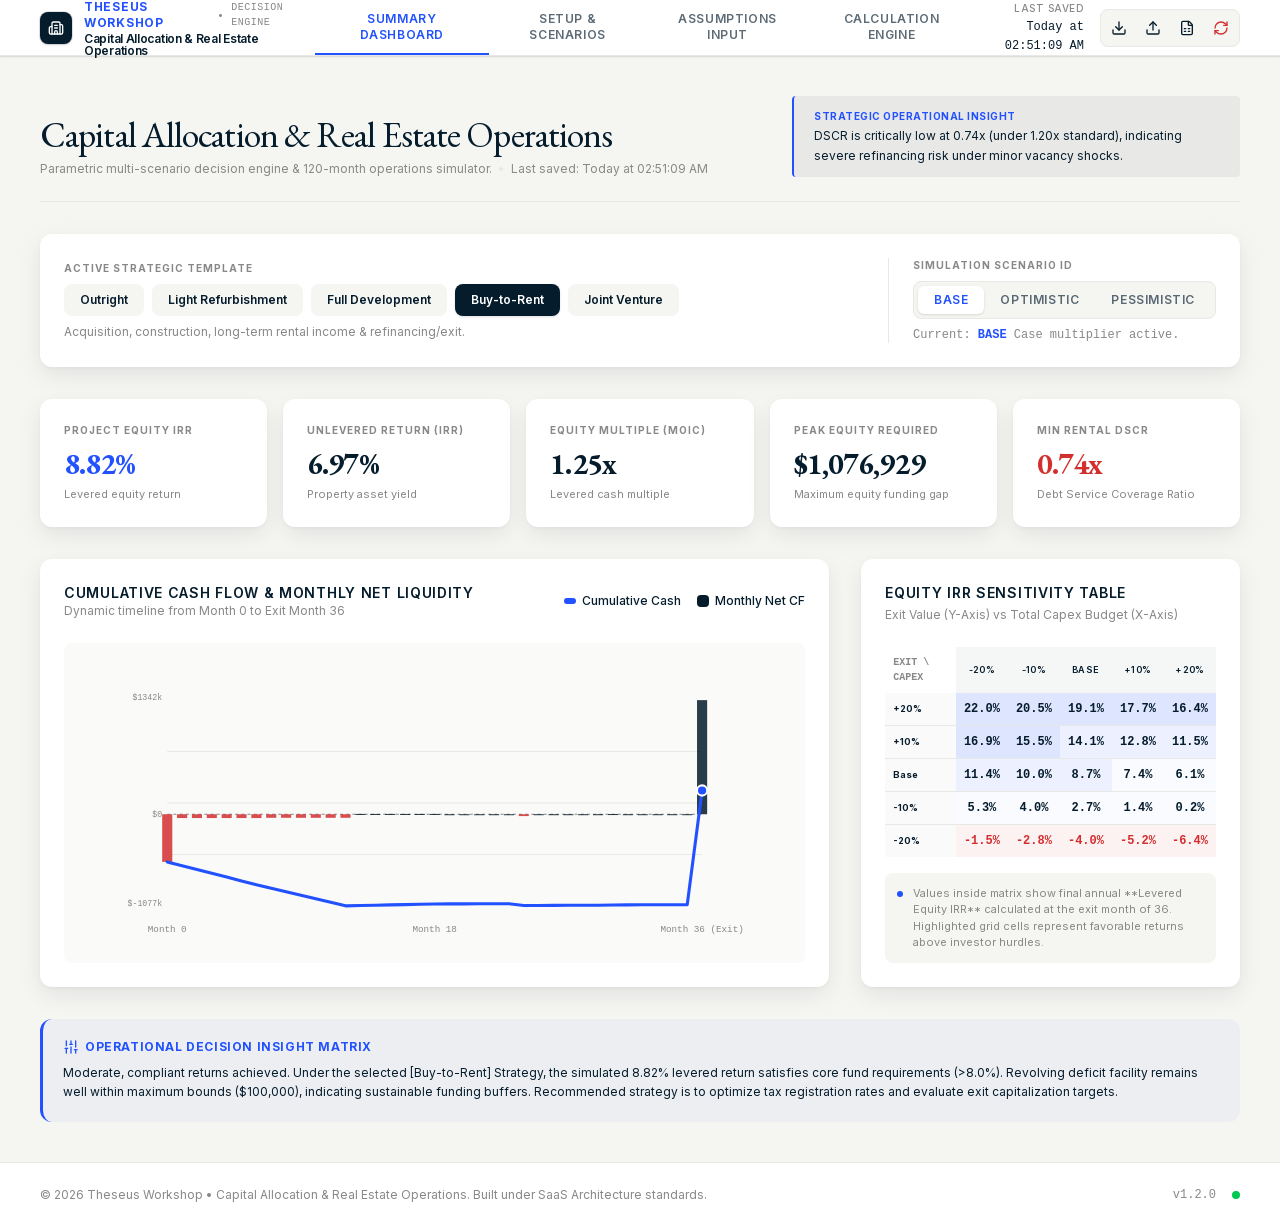
==== commit f92a529a: "Deploying to gh-pages from @ HyVoid/Real-Estate-Valuation-all-in-one-calculator@611093d88a763a859309" ====
--- a/index.html
+++ b/index.html
@@ -1 +1 @@
-<!DOCTYPE html><!--y6hfo1QsXa3caXrnffPKY--><html lang="en" class="__variable_431c15 __variable_d8ebd1"><head><meta charSet="utf-8"/><meta name="viewport" content="width=device-width, initial-scale=1"/><link rel="preload" href="./_next/static/media/c679f70df756412c-s.p.woff2" as="font" crossorigin="" type="font/woff2"/><link rel="preload" href="./_next/static/media/e4af272ccee01ff0-s.p.woff2" as="font" crossorigin="" type="font/woff2"/><link rel="stylesheet" href="./_next/static/css/00d7badc9d81897d.css" data-precedence="next"/><link rel="preload" as="script" fetchPriority="low" href="./_next/static/chunks/webpack-733e47fbf3b9fbbc.js"/><script src="./_next/static/chunks/4bd1b696-21f374d1156f834a.js" async=""></script><script src="./_next/static/chunks/255-d98a8cbc9cb07ed7.js" async=""></script><script src="./_next/static/chunks/main-app-06ca8721d2de9751.js" async=""></script><script src="./_next/static/chunks/app/page-3c8d33b24c280221.js" async=""></script><meta name="next-size-adjust" content=""/><title>Theseus Workshop | Capital Allocation &amp; Real Estate Operations</title><meta name="description" content="Parametric multi-scenario decision engine &amp; 120-month operations simulator for capital allocation and real estate operations by Theseus Workshop."/><meta property="og:title" content="Theseus Workshop | Capital Allocation &amp; Real Estate Operations"/><meta property="og:description" content="Parametric multi-scenario decision engine &amp; 120-month operations simulator for capital allocation and real estate operations by Theseus Workshop."/><meta property="og:type" content="website"/><meta name="twitter:card" content="summary_large_image"/><meta name="twitter:title" content="Theseus Workshop | Capital Allocation &amp; Real Estate Operations"/><meta name="twitter:description" content="Parametric multi-scenario decision engine &amp; 120-month operations simulator for capital allocation and real estate operations by Theseus Workshop."/><script src="./_next/static/chunks/polyfills-42372ed130431b0a.js" noModule=""></script></head><body class="bg-[#F5F5F2] text-[#1A1A2E] antialiased"><div hidden=""><!--$--><!--/$--></div><div class="min-h-screen bg-[#F5F5F2] flex flex-col font-sans selection:bg-[#2251FF]/20 selection:text-[#051C2C]"><header class="sticky top-0 z-40 h-[56px] bg-white border-b border-[#E8E8E6] shadow-[0_1px_3px_rgba(5,28,44,0.06),0_1px_0px_rgba(5,28,44,0.08)]"><div class="max-w-[1400px] mx-auto h-full px-10 flex items-center justify-between"><div class="flex items-center gap-3"><div class="w-8 h-8 rounded-[8px] bg-[#051C2C] flex items-center justify-center text-white shrink-0 shadow-sm ring-1 ring-[#051C2C]/10"><svg xmlns="http://www.w3.org/2000/svg" width="24" height="24" viewBox="0 0 24 24" fill="none" stroke="currentColor" stroke-width="2" stroke-linecap="round" stroke-linejoin="round" class="lucide lucide-building2 lucide-building-2 w-4 h-4 text-white" aria-hidden="true"><path d="M10 12h4"></path><path d="M10 8h4"></path><path d="M14 21v-3a2 2 0 0 0-4 0v3"></path><path d="M6 10H4a2 2 0 0 0-2 2v7a2 2 0 0 0 2 2h16a2 2 0 0 0 2-2V9a2 2 0 0 0-2-2h-2"></path><path d="M6 21V5a2 2 0 0 1 2-2h8a2 2 0 0 1 2 2v16"></path></svg></div><div class="flex flex-col justify-center"><div class="flex items-center gap-2"><span class="text-xs font-bold tracking-[0.06em] uppercase text-[#2251FF]">Theseus Workshop</span><span class="text-[#888888] text-[10px]">•</span><span class="text-[10px] font-mono text-[#888888] uppercase tracking-wider">Decision Engine</span></div><h1 class="text-xs font-semibold tracking-tight text-[#051C2C] leading-none mt-0.5">Capital Allocation &amp; Real Estate Operations</h1></div></div><nav class="flex h-full items-center"><button class="h-full px-5 text-xs font-semibold tracking-wider uppercase flex items-center justify-center border-b-2 transition-all relative border-[#2251FF] text-[#2251FF]">Summary Dashboard<span class="absolute bottom-[-2px] left-0 right-0 h-[2px] bg-[#2251FF] animate-pulse"></span></button><button class="h-full px-5 text-xs font-semibold tracking-wider uppercase flex items-center justify-center border-b-2 transition-all relative border-transparent text-[#051C2C]/65 hover:text-[#051C2C]">Setup &amp; Scenarios</button><button class="h-full px-5 text-xs font-semibold tracking-wider uppercase flex items-center justify-center border-b-2 transition-all relative border-transparent text-[#051C2C]/65 hover:text-[#051C2C]">Assumptions Input</button><button class="h-full px-5 text-xs font-semibold tracking-wider uppercase flex items-center justify-center border-b-2 transition-all relative border-transparent text-[#051C2C]/65 hover:text-[#051C2C]">Calculation Engine</button></nav><div class="flex items-center gap-4"><div class="text-right"><span class="text-[10px] uppercase text-[#888888] block tracking-[0.05em] font-medium">Last Saved</span><span class="text-xs font-mono font-medium text-[#051C2C]">Never</span></div><div class="flex items-center gap-1.5 bg-[#F5F5F2] p-1 rounded-[8px] border border-[#E8E8E6]"><button title="Export Backup JSON" class="p-1.5 hover:bg-white rounded-[6px] text-[#051C2C] hover:text-[#2251FF] transition-all cursor-pointer"><svg xmlns="http://www.w3.org/2000/svg" width="24" height="24" viewBox="0 0 24 24" fill="none" stroke="currentColor" stroke-width="2" stroke-linecap="round" stroke-linejoin="round" class="lucide lucide-download w-4 h-4" aria-hidden="true"><path d="M12 15V3"></path><path d="M21 15v4a2 2 0 0 1-2 2H5a2 2 0 0 1-2-2v-4"></path><path d="m7 10 5 5 5-5"></path></svg></button><label title="Import Backup JSON" class="p-1.5 hover:bg-white rounded-[6px] text-[#051C2C] hover:text-[#2251FF] transition-all cursor-pointer"><svg xmlns="http://www.w3.org/2000/svg" width="24" height="24" viewBox="0 0 24 24" fill="none" stroke="currentColor" stroke-width="2" stroke-linecap="round" stroke-linejoin="round" class="lucide lucide-upload w-4 h-4" aria-hidden="true"><path d="M12 3v12"></path><path d="m17 8-5-5-5 5"></path><path d="M21 15v4a2 2 0 0 1-2 2H5a2 2 0 0 1-2-2v-4"></path></svg><input type="file" accept=".json" class="hidden"/></label><button title="Bulk CSV Import" class="p-1.5 hover:bg-white rounded-[6px] text-[#051C2C] hover:text-[#2251FF] transition-all cursor-pointer"><svg xmlns="http://www.w3.org/2000/svg" width="24" height="24" viewBox="0 0 24 24" fill="none" stroke="currentColor" stroke-width="2" stroke-linecap="round" stroke-linejoin="round" class="lucide lucide-file-spreadsheet w-4 h-4" aria-hidden="true"><path d="M6 22a2 2 0 0 1-2-2V4a2 2 0 0 1 2-2h8a2.4 2.4 0 0 1 1.704.706l3.588 3.588A2.4 2.4 0 0 1 20 8v12a2 2 0 0 1-2 2z"></path><path d="M14 2v5a1 1 0 0 0 1 1h5"></path><path d="M8 13h2"></path><path d="M14 13h2"></path><path d="M8 17h2"></path><path d="M14 17h2"></path></svg></button><button title="Reset Data" class="p-1.5 hover:bg-white rounded-[6px] text-[#D32F2F] hover:bg-[#D32F2F]/10 transition-all cursor-pointer"><svg xmlns="http://www.w3.org/2000/svg" width="24" height="24" viewBox="0 0 24 24" fill="none" stroke="currentColor" stroke-width="2" stroke-linecap="round" stroke-linejoin="round" class="lucide lucide-refresh-cw w-4 h-4" aria-hidden="true"><path d="M3 12a9 9 0 0 1 9-9 9.75 9.75 0 0 1 6.74 2.74L21 8"></path><path d="M21 3v5h-5"></path><path d="M21 12a9 9 0 0 1-9 9 9.75 9.75 0 0 1-6.74-2.74L3 16"></path><path d="M8 16H3v5"></path></svg></button></div></div></div></header><main class="max-w-[1400px] w-full mx-auto px-10 py-10 flex-grow animate-fade-up"><div class="flex flex-col md:flex-row justify-between items-start md:items-end gap-6 mb-8 border-b border-[#E8E8E6] pb-6"><div class="title-set"><h2 class="font-heading-eb text-4xl font-normal text-[#051C2C] tracking-tight">Capital Allocation &amp; Real Estate Operations</h2><div class="text-[#888888] text-xs mt-1.5 flex items-center gap-1.5"><span>Parametric multi-scenario decision engine &amp; 120-month operations simulator.</span><span class="text-[#E8E8E6]">•</span><span>Last saved: <!-- -->Never</span></div></div><div class="bg-[#051C2C]/5 border-l-2 border-[#2251FF] px-5 py-3 rounded-[4px] max-w-md w-full shrink-0"><p class="text-xs text-[#051C2C] leading-relaxed"><strong class="text-[#2251FF] uppercase tracking-wider text-[10px] block mb-0.5 font-bold">Strategic Operational Insight</strong>DSCR is critically low at 0.74x (under 1.20x standard), indicating severe refinancing risk under minor vacancy shocks.</p></div></div><div class="bg-white rounded-[12px] p-6 mb-8 shadow-[0_2px_4px_rgba(5,28,44,0.04),0_8px_24px_rgba(5,28,44,0.08)] hover:translate-y-[-2px] transition-all duration-300"><div class="flex flex-col md:flex-row md:items-center justify-between gap-6"><div><label class="text-[10px] uppercase text-[#888888] font-bold tracking-widest block mb-2">ACTIVE STRATEGIC TEMPLATE</label><div class="flex flex-wrap gap-2"><button class="px-4 py-2 text-xs font-semibold rounded-[8px] transition-all cursor-pointer bg-[#F5F5F2] text-[#051C2C] hover:bg-[#E8E8E6]">Outright</button><button class="px-4 py-2 text-xs font-semibold rounded-[8px] transition-all cursor-pointer bg-[#F5F5F2] text-[#051C2C] hover:bg-[#E8E8E6]">Light Refurbishment</button><button class="px-4 py-2 text-xs font-semibold rounded-[8px] transition-all cursor-pointer bg-[#F5F5F2] text-[#051C2C] hover:bg-[#E8E8E6]">Full Development</button><button class="px-4 py-2 text-xs font-semibold rounded-[8px] transition-all cursor-pointer bg-[#051C2C] text-white shadow-sm">Buy-to-Rent</button><button class="px-4 py-2 text-xs font-semibold rounded-[8px] transition-all cursor-pointer bg-[#F5F5F2] text-[#051C2C] hover:bg-[#E8E8E6]">Joint Venture</button></div><p class="text-xs text-[#888888] mt-2">Acquisition, construction, long-term rental income &amp; refinancing/exit.</p></div><div class="border-l border-[#E8E8E6] pl-0 md:pl-6"><label class="text-[10px] uppercase text-[#888888] font-bold tracking-widest block mb-2">SIMULATION SCENARIO ID</label><div class="inline-flex rounded-[8px] bg-[#F5F5F2] p-1 border border-[#E8E8E6]"><button class="px-4 py-1.5 text-xs font-semibold rounded-[6px] tracking-wider uppercase transition-all cursor-pointer bg-white text-[#2251FF] shadow-sm font-bold">base</button><button class="px-4 py-1.5 text-xs font-semibold rounded-[6px] tracking-wider uppercase transition-all cursor-pointer text-[#051C2C]/65 hover:text-[#051C2C]">optimistic</button><button class="px-4 py-1.5 text-xs font-semibold rounded-[6px] tracking-wider uppercase transition-all cursor-pointer text-[#051C2C]/65 hover:text-[#051C2C]">pessimistic</button></div><div class="text-xs text-[#888888] mt-2 font-mono">Current: <span class="text-[#2251FF] font-bold">BASE</span> Case multiplier active.</div></div></div></div><div class="space-y-8"><div class="grid grid-cols-1 md:grid-cols-5 gap-4"><div class="bg-white rounded-[12px] p-6 shadow-[0_2px_4px_rgba(5,28,44,0.04),0_8px_24px_rgba(5,28,44,0.08)] hover:translate-y-[-2px] transition-all duration-300"><span class="text-[10px] uppercase text-[#888888] font-bold tracking-widest block">Project Equity IRR</span><h3 class="text-3xl font-bold font-kpi-eb text-[#2251FF] mt-2">8.82<!-- -->%</h3><span class="text-[11px] text-[#888888] mt-1 block">Levered equity return</span></div><div class="bg-white rounded-[12px] p-6 shadow-[0_2px_4px_rgba(5,28,44,0.04),0_8px_24px_rgba(5,28,44,0.08)] hover:translate-y-[-2px] transition-all duration-300"><span class="text-[10px] uppercase text-[#888888] font-bold tracking-widest block">Unlevered Return (IRR)</span><h3 class="text-3xl font-bold font-kpi-eb text-[#051C2C] mt-2">6.97<!-- -->%</h3><span class="text-[11px] text-[#888888] mt-1 block">Property asset yield</span></div><div class="bg-white rounded-[12px] p-6 shadow-[0_2px_4px_rgba(5,28,44,0.04),0_8px_24px_rgba(5,28,44,0.08)] hover:translate-y-[-2px] transition-all duration-300"><span class="text-[10px] uppercase text-[#888888] font-bold tracking-widest block">Equity Multiple (MoIC)</span><h3 class="text-3xl font-bold font-kpi-eb text-[#051C2C] mt-2">1.25<!-- -->x</h3><span class="text-[11px] text-[#888888] mt-1 block">Levered cash multiple</span></div><div class="bg-white rounded-[12px] p-6 shadow-[0_2px_4px_rgba(5,28,44,0.04),0_8px_24px_rgba(5,28,44,0.08)] hover:translate-y-[-2px] transition-all duration-300"><span class="text-[10px] uppercase text-[#888888] font-bold tracking-widest block">Peak Equity Required</span><h3 class="text-3xl font-bold font-kpi-eb text-[#051C2C] mt-2">$<!-- -->1,076,929</h3><span class="text-[11px] text-[#888888] mt-1 block">Maximum equity funding gap</span></div><div class="bg-white rounded-[12px] p-6 shadow-[0_2px_4px_rgba(5,28,44,0.04),0_8px_24px_rgba(5,28,44,0.08)] hover:translate-y-[-2px] transition-all duration-300"><span class="text-[10px] uppercase text-[#888888] font-bold tracking-widest block">Min Rental DSCR</span><h3 class="text-3xl font-bold font-kpi-eb mt-2 text-[#D32F2F]">0.74<!-- -->x</h3><span class="text-[11px] text-[#888888] mt-1 block">Debt Service Coverage Ratio</span></div></div><div class="grid grid-cols-1 lg:grid-cols-3 gap-8"><div class="lg:col-span-2 bg-white rounded-[12px] p-6 shadow-[0_2px_4px_rgba(5,28,44,0.04),0_8px_24px_rgba(5,28,44,0.08)]"><div class="flex items-center justify-between mb-6"><div><h4 class="text-sm font-semibold uppercase tracking-wider text-[#051C2C]">Cumulative Cash Flow &amp; Monthly Net Liquidity</h4><p class="text-xs text-[#888888]">Dynamic timeline from Month 0 to Exit Month <!-- -->36</p></div><div class="flex items-center gap-4 text-xs font-medium"><div class="flex items-center gap-1.5"><span class="w-3 h-1.5 bg-[#2251FF] rounded-sm"></span><span class="text-[#051C2C]">Cumulative Cash</span></div><div class="flex items-center gap-1.5"><span class="w-3 h-3 bg-[#051C2C] rounded-sm"></span><span class="text-[#051C2C]">Monthly Net CF</span></div></div></div><div class="relative w-full h-[320px] bg-[#F5F5F2]/50 rounded-[8px] p-4"><svg viewBox="0 0 600 280" class="w-full h-full"><line x1="40" y1="150.94183793961423" x2="560" y2="150.94183793961423" stroke="#888888" stroke-width="1" stroke-dasharray="3,3"></line><line x1="40" y1="190" x2="560" y2="190" stroke="#E8E8E6" stroke-width="1"></line><line x1="40" y1="140" x2="560" y2="140" stroke="#E8E8E6" stroke-width="1"></line><line x1="40" y1="90" x2="560" y2="90" stroke="#E8E8E6" stroke-width="1"></line><rect x="35.08108108108108" y="150.94183793961423" width="9.837837837837837" height="46.30996886287818" fill="#D32F2F" opacity="0.85"></rect><rect x="49.525525525525524" y="150.94183793961423" width="9.837837837837837" height="3.693285356993897" fill="#D32F2F" opacity="0.85"></rect><rect x="63.969969969969966" y="150.94183793961423" width="9.837837837837837" height="3.693285356993897" fill="#D32F2F" opacity="0.85"></rect><rect x="78.41441441441441" y="150.94183793961423" width="9.837837837837837" height="3.693285356993897" fill="#D32F2F" opacity="0.85"></rect><rect x="92.85885885885885" y="150.94183793961423" width="9.837837837837837" height="3.693285356993897" fill="#D32F2F" opacity="0.85"></rect><rect x="107.30330330330331" y="150.94183793961423" width="9.837837837837837" height="3.693285356993897" fill="#D32F2F" opacity="0.85"></rect><rect x="121.74774774774774" y="150.94183793961423" width="9.837837837837837" height="3.693285356993897" fill="#D32F2F" opacity="0.85"></rect><rect x="136.1921921921922" y="150.94183793961423" width="9.837837837837837" height="3.431413509257368" fill="#D32F2F" opacity="0.85"></rect><rect x="150.63663663663664" y="150.94183793961423" width="9.837837837837837" height="3.431413509257368" fill="#D32F2F" opacity="0.85"></rect><rect x="165.0810810810811" y="150.94183793961423" width="9.837837837837837" height="3.431413509257368" fill="#D32F2F" opacity="0.85"></rect><rect x="179.52552552552555" y="150.94183793961423" width="9.837837837837837" height="3.431413509257368" fill="#D32F2F" opacity="0.85"></rect><rect x="193.96996996997" y="150.94183793961423" width="9.837837837837837" height="3.431413509257368" fill="#D32F2F" opacity="0.85"></rect><rect x="208.4144144144144" y="150.94183793961423" width="9.837837837837837" height="3.431413509257368" fill="#D32F2F" opacity="0.85"></rect><rect x="222.85885885885887" y="150.63228805939605" width="9.837837837837837" height="1" fill="#051C2C" opacity="0.85"></rect><rect x="237.30330330330332" y="150.63228805939605" width="9.837837837837837" height="1" fill="#051C2C" opacity="0.85"></rect><rect x="251.74774774774778" y="150.63228805939605" width="9.837837837837837" height="1" fill="#051C2C" opacity="0.85"></rect><rect x="266.1921921921922" y="150.63228805939605" width="9.837837837837837" height="1" fill="#051C2C" opacity="0.85"></rect><rect x="280.63663663663664" y="150.63228805939605" width="9.837837837837837" height="1" fill="#051C2C" opacity="0.85"></rect><rect x="295.0810810810811" y="150.63228805939605" width="9.837837837837837" height="1" fill="#051C2C" opacity="0.85"></rect><rect x="309.52552552552555" y="150.89415990713258" width="9.837837837837837" height="1" fill="#051C2C" opacity="0.85"></rect><rect x="323.96996996997" y="150.89415990713258" width="9.837837837837837" height="1" fill="#051C2C" opacity="0.85"></rect><rect x="338.41441441441447" y="150.89415990713258" width="9.837837837837837" height="1" fill="#051C2C" opacity="0.85"></rect><rect x="352.8588588588589" y="150.89415990713258" width="9.837837837837837" height="1" fill="#051C2C" opacity="0.85"></rect><rect x="367.30330330330327" y="150.89415990713258" width="9.837837837837837" height="1" fill="#051C2C" opacity="0.85"></rect><rect x="381.7477477477477" y="150.94183793961423" width="9.837837837837837" height="1.7716421728457021" fill="#D32F2F" opacity="0.85"></rect><rect x="396.1921921921922" y="150.87695244584506" width="9.837837837837837" height="1" fill="#051C2C" opacity="0.85"></rect><rect x="410.63663663663664" y="150.87695244584506" width="9.837837837837837" height="1" fill="#051C2C" opacity="0.85"></rect><rect x="425.0810810810811" y="150.87695244584506" width="9.837837837837837" height="1" fill="#051C2C" opacity="0.85"></rect><rect x="439.52552552552555" y="150.87695244584506" width="9.837837837837837" height="1" fill="#051C2C" opacity="0.85"></rect><rect x="453.96996996997" y="150.87695244584506" width="9.837837837837837" height="1" fill="#051C2C" opacity="0.85"></rect><rect x="468.41441441441447" y="150.71155969990622" width="9.837837837837837" height="1" fill="#051C2C" opacity="0.85"></rect><rect x="482.8588588588589" y="150.87695244584506" width="9.837837837837837" height="1" fill="#051C2C" opacity="0.85"></rect><rect x="497.30330330330327" y="150.87695244584506" width="9.837837837837837" height="1" fill="#051C2C" opacity="0.85"></rect><rect x="511.7477477477477" y="150.87695244584506" width="9.837837837837837" height="1" fill="#051C2C" opacity="0.85"></rect><rect x="526.1921921921921" y="150.87695244584506" width="9.837837837837837" height="1" fill="#051C2C" opacity="0.85"></rect><rect x="540.6366366366366" y="150.87695244584506" width="9.837837837837837" height="1" fill="#051C2C" opacity="0.85"></rect><rect x="555.081081081081" y="40" width="9.837837837837837" height="110.94183793961423" fill="#051C2C" opacity="0.85"></rect><path d="M 40 197.2518068024924 L 54.44444444444444 200.9450921594863 L 68.88888888888889 204.6383775164802 L 83.33333333333333 208.3316628734741 L 97.77777777777777 212.02494823046797 L 112.22222222222223 215.71823358746187 L 126.66666666666666 219.41151894445574 L 141.11111111111111 222.8429324537131 L 155.55555555555554 226.2743459629705 L 170 229.70575947222787 L 184.44444444444446 233.13717298148524 L 198.8888888888889 236.56858649074263 L 213.33333333333331 240 L 227.77777777777777 239.69045011978181 L 242.22222222222223 239.38090023956363 L 256.6666666666667 239.07135035934544 L 271.1111111111111 238.76180047912726 L 285.55555555555554 238.45225059890907 L 300 238.14270071869086 L 314.44444444444446 238.0950226862092 L 328.8888888888889 238.04734465372755 L 343.33333333333337 237.99966662124586 L 357.7777777777778 237.9519885887642 L 372.2222222222222 237.90431055628252 L 386.66666666666663 239.67595272912823 L 401.1111111111111 239.61106723535906 L 415.55555555555554 239.54618174158992 L 430 239.48129624782078 L 444.44444444444446 239.4164107540516 L 458.8888888888889 239.35152526028247 L 473.33333333333337 239.12124702057446 L 487.7777777777778 239.05636152680532 L 502.2222222222222 238.99147603303615 L 516.6666666666666 238.926590539267 L 531.1111111111111 238.86170504549784 L 545.5555555555555 238.7968195517287 L 560 127.85498161211449" fill="none" stroke="#2251FF" stroke-width="3" stroke-linecap="round" stroke-linejoin="round"></path><circle cx="560" cy="127.85498161211449" r="5" fill="#2251FF" stroke="#FFFFFF" stroke-width="2"></circle><text x="40" y="265" fill="#888888" font-size="9" text-anchor="middle" class="font-mono">Month 0</text><text x="300" y="265" fill="#888888" font-size="9" text-anchor="middle" class="font-mono">Month <!-- -->18</text><text x="560" y="265" fill="#888888" font-size="9" text-anchor="middle" class="font-mono">Month <!-- -->36<!-- --> (Exit)</text><text x="35" y="40" fill="#888888" font-size="8" text-anchor="end" class="font-mono">$<!-- -->1342<!-- -->k</text><text x="35" y="153.94183793961423" fill="#888888" font-size="8" text-anchor="end" class="font-mono">$0</text><text x="35" y="240" fill="#888888" font-size="8" text-anchor="end" class="font-mono">$<!-- -->-1077<!-- -->k</text></svg></div></div><div class="bg-white rounded-[12px] p-6 shadow-[0_2px_4px_rgba(5,28,44,0.04),0_8px_24px_rgba(5,28,44,0.08)]"><h4 class="text-sm font-semibold uppercase tracking-wider text-[#051C2C] mb-1">Equity IRR Sensitivity Table</h4><p class="text-xs text-[#888888] mb-6">Exit Value (Y-Axis) vs Total Capex Budget (X-Axis)</p><div class="overflow-x-auto"><table class="w-full text-center border-collapse"><thead><tr><th class="p-2 text-[10px] font-bold text-[#888888] font-mono text-left">EXIT \ CAPEX</th><th class="p-2 text-[9px] uppercase tracking-wider font-semibold text-[#051C2C] bg-[rgba(5,28,44,0.04)]">-20%</th><th class="p-2 text-[9px] uppercase tracking-wider font-semibold text-[#051C2C] bg-[rgba(5,28,44,0.04)]">-10%</th><th class="p-2 text-[9px] uppercase tracking-wider font-semibold text-[#051C2C] bg-[rgba(5,28,44,0.04)]">Base</th><th class="p-2 text-[9px] uppercase tracking-wider font-semibold text-[#051C2C] bg-[rgba(5,28,44,0.04)]">+10%</th><th class="p-2 text-[9px] uppercase tracking-wider font-semibold text-[#051C2C] bg-[rgba(5,28,44,0.04)]">+20%</th></tr></thead><tbody class="divide-y divide-[#E8E8E6]"><tr class="hover:bg-[#F5F5F2]/50 transition-all"><td class="p-2 text-[9px] font-bold text-left text-[#051C2C] bg-[rgba(5,28,44,0.02)]">+20%</td><td style="background-color:rgba(34, 81, 255, 0.15)" class="p-2 text-xs font-mono font-semibold transition-all hover:scale-[1.08] hover:brightness-95 text-[#051C2C]">22.0<!-- -->%</td><td style="background-color:rgba(34, 81, 255, 0.15)" class="p-2 text-xs font-mono font-semibold transition-all hover:scale-[1.08] hover:brightness-95 text-[#051C2C]">20.5<!-- -->%</td><td style="background-color:rgba(34, 81, 255, 0.15)" class="p-2 text-xs font-mono font-semibold transition-all hover:scale-[1.08] hover:brightness-95 text-[#051C2C]">19.1<!-- -->%</td><td style="background-color:rgba(34, 81, 255, 0.15)" class="p-2 text-xs font-mono font-semibold transition-all hover:scale-[1.08] hover:brightness-95 text-[#051C2C]">17.7<!-- -->%</td><td style="background-color:rgba(34, 81, 255, 0.15)" class="p-2 text-xs font-mono font-semibold transition-all hover:scale-[1.08] hover:brightness-95 text-[#051C2C]">16.4<!-- -->%</td></tr><tr class="hover:bg-[#F5F5F2]/50 transition-all"><td class="p-2 text-[9px] font-bold text-left text-[#051C2C] bg-[rgba(5,28,44,0.02)]">+10%</td><td style="background-color:rgba(34, 81, 255, 0.15)" class="p-2 text-xs font-mono font-semibold transition-all hover:scale-[1.08] hover:brightness-95 text-[#051C2C]">16.9<!-- -->%</td><td style="background-color:rgba(34, 81, 255, 0.15)" class="p-2 text-xs font-mono font-semibold transition-all hover:scale-[1.08] hover:brightness-95 text-[#051C2C]">15.5<!-- -->%</td><td style="background-color:rgba(34, 81, 255, 0.08)" class="p-2 text-xs font-mono font-semibold transition-all hover:scale-[1.08] hover:brightness-95 text-[#051C2C]">14.1<!-- -->%</td><td style="background-color:rgba(34, 81, 255, 0.08)" class="p-2 text-xs font-mono font-semibold transition-all hover:scale-[1.08] hover:brightness-95 text-[#051C2C]">12.8<!-- -->%</td><td style="background-color:rgba(34, 81, 255, 0.08)" class="p-2 text-xs font-mono font-semibold transition-all hover:scale-[1.08] hover:brightness-95 text-[#051C2C]">11.5<!-- -->%</td></tr><tr class="hover:bg-[#F5F5F2]/50 transition-all"><td class="p-2 text-[9px] font-bold text-left text-[#051C2C] bg-[rgba(5,28,44,0.02)]">Base</td><td style="background-color:rgba(34, 81, 255, 0.08)" class="p-2 text-xs font-mono font-semibold transition-all hover:scale-[1.08] hover:brightness-95 text-[#051C2C]">11.4<!-- -->%</td><td style="background-color:rgba(34, 81, 255, 0.08)" class="p-2 text-xs font-mono font-semibold transition-all hover:scale-[1.08] hover:brightness-95 text-[#051C2C]">10.0<!-- -->%</td><td style="background-color:rgba(34, 81, 255, 0.08)" class="p-2 text-xs font-mono font-semibold transition-all hover:scale-[1.08] hover:brightness-95 text-[#051C2C]">8.7<!-- -->%</td><td style="background-color:rgba(34, 81, 255, 0.02)" class="p-2 text-xs font-mono font-semibold transition-all hover:scale-[1.08] hover:brightness-95 text-[#051C2C]">7.4<!-- -->%</td><td style="background-color:rgba(34, 81, 255, 0.02)" class="p-2 text-xs font-mono font-semibold transition-all hover:scale-[1.08] hover:brightness-95 text-[#051C2C]">6.1<!-- -->%</td></tr><tr class="hover:bg-[#F5F5F2]/50 transition-all"><td class="p-2 text-[9px] font-bold text-left text-[#051C2C] bg-[rgba(5,28,44,0.02)]">-10%</td><td style="background-color:rgba(34, 81, 255, 0.02)" class="p-2 text-xs font-mono font-semibold transition-all hover:scale-[1.08] hover:brightness-95 text-[#051C2C]">5.3<!-- -->%</td><td style="background-color:rgba(34, 81, 255, 0.02)" class="p-2 text-xs font-mono font-semibold transition-all hover:scale-[1.08] hover:brightness-95 text-[#051C2C]">4.0<!-- -->%</td><td style="background-color:rgba(34, 81, 255, 0.02)" class="p-2 text-xs font-mono font-semibold transition-all hover:scale-[1.08] hover:brightness-95 text-[#051C2C]">2.7<!-- -->%</td><td style="background-color:rgba(34, 81, 255, 0.02)" class="p-2 text-xs font-mono font-semibold transition-all hover:scale-[1.08] hover:brightness-95 text-[#051C2C]">1.4<!-- -->%</td><td style="background-color:rgba(34, 81, 255, 0.02)" class="p-2 text-xs font-mono font-semibold transition-all hover:scale-[1.08] hover:brightness-95 text-[#051C2C]">0.2<!-- -->%</td></tr><tr class="hover:bg-[#F5F5F2]/50 transition-all"><td class="p-2 text-[9px] font-bold text-left text-[#051C2C] bg-[rgba(5,28,44,0.02)]">-20%</td><td style="background-color:rgba(211, 47, 47, 0.06)" class="p-2 text-xs font-mono font-semibold transition-all hover:scale-[1.08] hover:brightness-95 text-[#D32F2F]">-1.5<!-- -->%</td><td style="background-color:rgba(211, 47, 47, 0.06)" class="p-2 text-xs font-mono font-semibold transition-all hover:scale-[1.08] hover:brightness-95 text-[#D32F2F]">-2.8<!-- -->%</td><td style="background-color:rgba(211, 47, 47, 0.06)" class="p-2 text-xs font-mono font-semibold transition-all hover:scale-[1.08] hover:brightness-95 text-[#D32F2F]">-4.0<!-- -->%</td><td style="background-color:rgba(211, 47, 47, 0.06)" class="p-2 text-xs font-mono font-semibold transition-all hover:scale-[1.08] hover:brightness-95 text-[#D32F2F]">-5.2<!-- -->%</td><td style="background-color:rgba(211, 47, 47, 0.06)" class="p-2 text-xs font-mono font-semibold transition-all hover:scale-[1.08] hover:brightness-95 text-[#D32F2F]">-6.4<!-- -->%</td></tr></tbody></table></div><div class="mt-4 p-3 bg-[#F5F5F2] rounded-[8px] flex items-start gap-2.5"><div class="w-1.5 h-1.5 bg-[#2251FF] rounded-full mt-1.5 shrink-0"></div><p class="text-[11px] text-[#888888]">Values inside matrix show final annual **Levered Equity IRR** calculated at the exit month of <!-- -->36<!-- -->. Highlighted grid cells represent favorable returns above investor hurdles.</p></div></div></div><div class="p-5 bg-[rgba(34,81,255,0.04)] rounded-[12px] border-l-[3px] border-[#2251FF]"><h4 class="text-xs font-bold uppercase tracking-wider text-[#2251FF] flex items-center gap-1.5 mb-2"><svg xmlns="http://www.w3.org/2000/svg" width="24" height="24" viewBox="0 0 24 24" fill="none" stroke="currentColor" stroke-width="2" stroke-linecap="round" stroke-linejoin="round" class="lucide lucide-sliders-vertical w-4 h-4" aria-hidden="true"><path d="M10 8h4"></path><path d="M12 21v-9"></path><path d="M12 8V3"></path><path d="M17 16h4"></path><path d="M19 12V3"></path><path d="M19 21v-5"></path><path d="M3 14h4"></path><path d="M5 10V3"></path><path d="M5 21v-7"></path></svg> Operational Decision Insight Matrix</h4><p class="text-xs text-[#051C2C] leading-relaxed">Moderate, compliant returns achieved. Under the selected [Buy-to-Rent] Strategy, the simulated 8.82% levered return satisfies core fund requirements (&gt;8.0%). Revolving deficit facility remains well within maximum bounds ($100,000), indicating sustainable funding buffers. Recommended strategy is to optimize tax registration rates and evaluate exit capitalization targets.</p></div></div></main><footer class="py-6 border-t border-[#E8E8E6] bg-white"><div class="max-w-[1400px] mx-auto px-10 flex items-center justify-between text-xs text-[#888888]"><p>© 2026 Theseus Workshop • Capital Allocation &amp; Real Estate Operations. Built under SaaS Architecture standards.</p><div class="flex items-center gap-4"><span class="font-mono">v1.2.0</span><span class="w-2 h-2 rounded-full bg-[#00C853]" title="Operational Database Online"></span></div></div></footer></div><!--$--><!--/$--><script src="./_next/static/chunks/webpack-733e47fbf3b9fbbc.js" id="_R_" async=""></script><script>(self.__next_f=self.__next_f||[]).push([0])</script><script>self.__next_f.push([1,"1:\"$Sreact.fragment\"\n2:I[9766,[],\"\"]\n3:I[8924,[],\"\"]\n4:I[1959,[],\"ClientPageRoot\"]\n5:I[5704,[\"974\",\"static/chunks/app/page-3c8d33b24c280221.js\"],\"default\"]\n8:I[4431,[],\"OutletBoundary\"]\na:I[5278,[],\"AsyncMetadataOutlet\"]\nc:I[4431,[],\"ViewportBoundary\"]\ne:I[4431,[],\"MetadataBoundary\"]\nf:\"$Sreact.suspense\"\n11:I[7150,[],\"\"]\n:HL[\"./_next/static/media/c679f70df756412c-s.p.woff2\",\"font\",{\"crossOrigin\":\"\",\"type\":\"font/woff2\"}]\n:HL[\"./_next/static/media/e4af272ccee01ff0-s.p.woff2\",\"font\",{\"crossOrigin\":\"\",\"type\":\"font/woff2\"}]\n:HL[\"./_next/static/css/00d7badc9d81897d.css\",\"style\"]\n"])</script><script>self.__next_f.push([1,"0:{\"P\":null,\"b\":\"y6hfo1QsXa3caXrnffPKY\",\"p\":\"\",\"c\":[\"\",\"\"],\"i\":false,\"f\":[[[\"\",{\"children\":[\"__PAGE__\",{}]},\"$undefined\",\"$undefined\",true],[\"\",[\"$\",\"$1\",\"c\",{\"children\":[[[\"$\",\"link\",\"0\",{\"rel\":\"stylesheet\",\"href\":\"./_next/static/css/00d7badc9d81897d.css\",\"precedence\":\"next\",\"crossOrigin\":\"$undefined\",\"nonce\":\"$undefined\"}]],[\"$\",\"html\",null,{\"lang\":\"en\",\"className\":\"__variable_431c15 __variable_d8ebd1\",\"children\":[\"$\",\"body\",null,{\"suppressHydrationWarning\":true,\"className\":\"bg-[#F5F5F2] text-[#1A1A2E] antialiased\",\"children\":[\"$\",\"$L2\",null,{\"parallelRouterKey\":\"children\",\"error\":\"$undefined\",\"errorStyles\":\"$undefined\",\"errorScripts\":\"$undefined\",\"template\":[\"$\",\"$L3\",null,{}],\"templateStyles\":\"$undefined\",\"templateScripts\":\"$undefined\",\"notFound\":[[[\"$\",\"title\",null,{\"children\":\"404: This page could not be found.\"}],[\"$\",\"div\",null,{\"style\":{\"fontFamily\":\"system-ui,\\\"Segoe UI\\\",Roboto,Helvetica,Arial,sans-serif,\\\"Apple Color Emoji\\\",\\\"Segoe UI Emoji\\\"\",\"height\":\"100vh\",\"textAlign\":\"center\",\"display\":\"flex\",\"flexDirection\":\"column\",\"alignItems\":\"center\",\"justifyContent\":\"center\"},\"children\":[\"$\",\"div\",null,{\"children\":[[\"$\",\"style\",null,{\"dangerouslySetInnerHTML\":{\"__html\":\"body{color:#000;background:#fff;margin:0}.next-error-h1{border-right:1px solid rgba(0,0,0,.3)}@media (prefers-color-scheme:dark){body{color:#fff;background:#000}.next-error-h1{border-right:1px solid rgba(255,255,255,.3)}}\"}}],[\"$\",\"h1\",null,{\"className\":\"next-error-h1\",\"style\":{\"display\":\"inline-block\",\"margin\":\"0 20px 0 0\",\"padding\":\"0 23px 0 0\",\"fontSize\":24,\"fontWeight\":500,\"verticalAlign\":\"top\",\"lineHeight\":\"49px\"},\"children\":404}],[\"$\",\"div\",null,{\"style\":{\"display\":\"inline-block\"},\"children\":[\"$\",\"h2\",null,{\"style\":{\"fontSize\":14,\"fontWeight\":400,\"lineHeight\":\"49px\",\"margin\":0},\"children\":\"This page could not be found.\"}]}]]}]}]],[]],\"forbidden\":\"$undefined\",\"unauthorized\":\"$undefined\"}]}]}]]}],{\"children\":[\"__PAGE__\",[\"$\",\"$1\",\"c\",{\"children\":[[\"$\",\"$L4\",null,{\"Component\":\"$5\",\"searchParams\":{},\"params\":{},\"promises\":[\"$@6\",\"$@7\"]}],null,[\"$\",\"$L8\",null,{\"children\":[\"$L9\",[\"$\",\"$La\",null,{\"promise\":\"$@b\"}]]}]]}],{},null,false]},null,false],[\"$\",\"$1\",\"h\",{\"children\":[null,[[\"$\",\"$Lc\",null,{\"children\":\"$Ld\"}],[\"$\",\"meta\",null,{\"name\":\"next-size-adjust\",\"content\":\"\"}]],[\"$\",\"$Le\",null,{\"children\":[\"$\",\"div\",null,{\"hidden\":true,\"children\":[\"$\",\"$f\",null,{\"fallback\":null,\"children\":\"$L10\"}]}]}]]}],false]],\"m\":\"$undefined\",\"G\":[\"$11\",[]],\"s\":false,\"S\":true}\n"])</script><script>self.__next_f.push([1,"6:{}\n7:\"$0:f:0:1:2:children:1:props:children:0:props:params\"\n"])</script><script>self.__next_f.push([1,"d:[[\"$\",\"meta\",\"0\",{\"charSet\":\"utf-8\"}],[\"$\",\"meta\",\"1\",{\"name\":\"viewport\",\"content\":\"width=device-width, initial-scale=1\"}]]\n9:null\n"])</script><script>self.__next_f.push([1,"b:{\"metadata\":[[\"$\",\"title\",\"0\",{\"children\":\"Theseus Workshop | Capital Allocation \u0026 Real Estate Operations\"}],[\"$\",\"meta\",\"1\",{\"name\":\"description\",\"content\":\"Parametric multi-scenario decision engine \u0026 120-month operations simulator for capital allocation and real estate operations by Theseus Workshop.\"}],[\"$\",\"meta\",\"2\",{\"property\":\"og:title\",\"content\":\"Theseus Workshop | Capital Allocation \u0026 Real Estate Operations\"}],[\"$\",\"meta\",\"3\",{\"property\":\"og:description\",\"content\":\"Parametric multi-scenario decision engine \u0026 120-month operations simulator for capital allocation and real estate operations by Theseus Workshop.\"}],[\"$\",\"meta\",\"4\",{\"property\":\"og:type\",\"content\":\"website\"}],[\"$\",\"meta\",\"5\",{\"name\":\"twitter:card\",\"content\":\"summary_large_image\"}],[\"$\",\"meta\",\"6\",{\"name\":\"twitter:title\",\"content\":\"Theseus Workshop | Capital Allocation \u0026 Real Estate Operations\"}],[\"$\",\"meta\",\"7\",{\"name\":\"twitter:description\",\"content\":\"Parametric multi-scenario decision engine \u0026 120-month operations simulator for capital allocation and real estate operations by Theseus Workshop.\"}]],\"error\":null,\"digest\":\"$undefined\"}\n"])</script><script>self.__next_f.push([1,"10:\"$b:metadata\"\n"])</script></body></html>+<!DOCTYPE html><!--ensqkf6qcS6YowxQY4GEK--><html lang="en" class="__variable_431c15 __variable_d8ebd1"><head><meta charSet="utf-8"/><meta name="viewport" content="width=device-width, initial-scale=1"/><link rel="preload" href="./_next/static/media/c679f70df756412c-s.p.woff2" as="font" crossorigin="" type="font/woff2"/><link rel="preload" href="./_next/static/media/e4af272ccee01ff0-s.p.woff2" as="font" crossorigin="" type="font/woff2"/><link rel="stylesheet" href="./_next/static/css/00d7badc9d81897d.css" data-precedence="next"/><link rel="preload" as="script" fetchPriority="low" href="./_next/static/chunks/webpack-733e47fbf3b9fbbc.js"/><script src="./_next/static/chunks/4bd1b696-21f374d1156f834a.js" async=""></script><script src="./_next/static/chunks/255-d98a8cbc9cb07ed7.js" async=""></script><script src="./_next/static/chunks/main-app-06ca8721d2de9751.js" async=""></script><script src="./_next/static/chunks/app/page-3c8d33b24c280221.js" async=""></script><meta name="next-size-adjust" content=""/><title>Theseus Workshop | Capital Allocation &amp; Real Estate Operations</title><meta name="description" content="Parametric multi-scenario decision engine &amp; 120-month operations simulator for capital allocation and real estate operations by Theseus Workshop."/><meta property="og:title" content="Theseus Workshop | Capital Allocation &amp; Real Estate Operations"/><meta property="og:description" content="Parametric multi-scenario decision engine &amp; 120-month operations simulator for capital allocation and real estate operations by Theseus Workshop."/><meta property="og:type" content="website"/><meta name="twitter:card" content="summary_large_image"/><meta name="twitter:title" content="Theseus Workshop | Capital Allocation &amp; Real Estate Operations"/><meta name="twitter:description" content="Parametric multi-scenario decision engine &amp; 120-month operations simulator for capital allocation and real estate operations by Theseus Workshop."/><script src="./_next/static/chunks/polyfills-42372ed130431b0a.js" noModule=""></script></head><body class="bg-[#F5F5F2] text-[#1A1A2E] antialiased"><div hidden=""><!--$--><!--/$--></div><div class="min-h-screen bg-[#F5F5F2] flex flex-col font-sans selection:bg-[#2251FF]/20 selection:text-[#051C2C]"><header class="sticky top-0 z-40 h-[56px] bg-white border-b border-[#E8E8E6] shadow-[0_1px_3px_rgba(5,28,44,0.06),0_1px_0px_rgba(5,28,44,0.08)]"><div class="max-w-[1400px] mx-auto h-full px-10 flex items-center justify-between"><div class="flex items-center gap-3"><div class="w-8 h-8 rounded-[8px] bg-[#051C2C] flex items-center justify-center text-white shrink-0 shadow-sm ring-1 ring-[#051C2C]/10"><svg xmlns="http://www.w3.org/2000/svg" width="24" height="24" viewBox="0 0 24 24" fill="none" stroke="currentColor" stroke-width="2" stroke-linecap="round" stroke-linejoin="round" class="lucide lucide-building2 lucide-building-2 w-4 h-4 text-white" aria-hidden="true"><path d="M10 12h4"></path><path d="M10 8h4"></path><path d="M14 21v-3a2 2 0 0 0-4 0v3"></path><path d="M6 10H4a2 2 0 0 0-2 2v7a2 2 0 0 0 2 2h16a2 2 0 0 0 2-2V9a2 2 0 0 0-2-2h-2"></path><path d="M6 21V5a2 2 0 0 1 2-2h8a2 2 0 0 1 2 2v16"></path></svg></div><div class="flex flex-col justify-center"><div class="flex items-center gap-2"><span class="text-xs font-bold tracking-[0.06em] uppercase text-[#2251FF]">Theseus Workshop</span><span class="text-[#888888] text-[10px]">•</span><span class="text-[10px] font-mono text-[#888888] uppercase tracking-wider">Decision Engine</span></div><h1 class="text-xs font-semibold tracking-tight text-[#051C2C] leading-none mt-0.5">Capital Allocation &amp; Real Estate Operations</h1></div></div><nav class="flex h-full items-center"><button class="h-full px-5 text-xs font-semibold tracking-wider uppercase flex items-center justify-center border-b-2 transition-all relative border-[#2251FF] text-[#2251FF]">Summary Dashboard<span class="absolute bottom-[-2px] left-0 right-0 h-[2px] bg-[#2251FF] animate-pulse"></span></button><button class="h-full px-5 text-xs font-semibold tracking-wider uppercase flex items-center justify-center border-b-2 transition-all relative border-transparent text-[#051C2C]/65 hover:text-[#051C2C]">Setup &amp; Scenarios</button><button class="h-full px-5 text-xs font-semibold tracking-wider uppercase flex items-center justify-center border-b-2 transition-all relative border-transparent text-[#051C2C]/65 hover:text-[#051C2C]">Assumptions Input</button><button class="h-full px-5 text-xs font-semibold tracking-wider uppercase flex items-center justify-center border-b-2 transition-all relative border-transparent text-[#051C2C]/65 hover:text-[#051C2C]">Calculation Engine</button></nav><div class="flex items-center gap-4"><div class="text-right"><span class="text-[10px] uppercase text-[#888888] block tracking-[0.05em] font-medium">Last Saved</span><span class="text-xs font-mono font-medium text-[#051C2C]">Never</span></div><div class="flex items-center gap-1.5 bg-[#F5F5F2] p-1 rounded-[8px] border border-[#E8E8E6]"><button title="Export Backup JSON" class="p-1.5 hover:bg-white rounded-[6px] text-[#051C2C] hover:text-[#2251FF] transition-all cursor-pointer"><svg xmlns="http://www.w3.org/2000/svg" width="24" height="24" viewBox="0 0 24 24" fill="none" stroke="currentColor" stroke-width="2" stroke-linecap="round" stroke-linejoin="round" class="lucide lucide-download w-4 h-4" aria-hidden="true"><path d="M12 15V3"></path><path d="M21 15v4a2 2 0 0 1-2 2H5a2 2 0 0 1-2-2v-4"></path><path d="m7 10 5 5 5-5"></path></svg></button><label title="Import Backup JSON" class="p-1.5 hover:bg-white rounded-[6px] text-[#051C2C] hover:text-[#2251FF] transition-all cursor-pointer"><svg xmlns="http://www.w3.org/2000/svg" width="24" height="24" viewBox="0 0 24 24" fill="none" stroke="currentColor" stroke-width="2" stroke-linecap="round" stroke-linejoin="round" class="lucide lucide-upload w-4 h-4" aria-hidden="true"><path d="M12 3v12"></path><path d="m17 8-5-5-5 5"></path><path d="M21 15v4a2 2 0 0 1-2 2H5a2 2 0 0 1-2-2v-4"></path></svg><input type="file" accept=".json" class="hidden"/></label><button title="Bulk CSV Import" class="p-1.5 hover:bg-white rounded-[6px] text-[#051C2C] hover:text-[#2251FF] transition-all cursor-pointer"><svg xmlns="http://www.w3.org/2000/svg" width="24" height="24" viewBox="0 0 24 24" fill="none" stroke="currentColor" stroke-width="2" stroke-linecap="round" stroke-linejoin="round" class="lucide lucide-file-spreadsheet w-4 h-4" aria-hidden="true"><path d="M6 22a2 2 0 0 1-2-2V4a2 2 0 0 1 2-2h8a2.4 2.4 0 0 1 1.704.706l3.588 3.588A2.4 2.4 0 0 1 20 8v12a2 2 0 0 1-2 2z"></path><path d="M14 2v5a1 1 0 0 0 1 1h5"></path><path d="M8 13h2"></path><path d="M14 13h2"></path><path d="M8 17h2"></path><path d="M14 17h2"></path></svg></button><button title="Reset Data" class="p-1.5 hover:bg-white rounded-[6px] text-[#D32F2F] hover:bg-[#D32F2F]/10 transition-all cursor-pointer"><svg xmlns="http://www.w3.org/2000/svg" width="24" height="24" viewBox="0 0 24 24" fill="none" stroke="currentColor" stroke-width="2" stroke-linecap="round" stroke-linejoin="round" class="lucide lucide-refresh-cw w-4 h-4" aria-hidden="true"><path d="M3 12a9 9 0 0 1 9-9 9.75 9.75 0 0 1 6.74 2.74L21 8"></path><path d="M21 3v5h-5"></path><path d="M21 12a9 9 0 0 1-9 9 9.75 9.75 0 0 1-6.74-2.74L3 16"></path><path d="M8 16H3v5"></path></svg></button></div></div></div></header><main class="max-w-[1400px] w-full mx-auto px-10 py-10 flex-grow animate-fade-up"><div class="flex flex-col md:flex-row justify-between items-start md:items-end gap-6 mb-8 border-b border-[#E8E8E6] pb-6"><div class="title-set"><h2 class="font-heading-eb text-4xl font-normal text-[#051C2C] tracking-tight">Capital Allocation &amp; Real Estate Operations</h2><div class="text-[#888888] text-xs mt-1.5 flex items-center gap-1.5"><span>Parametric multi-scenario decision engine &amp; 120-month operations simulator.</span><span class="text-[#E8E8E6]">•</span><span>Last saved: <!-- -->Never</span></div></div><div class="bg-[#051C2C]/5 border-l-2 border-[#2251FF] px-5 py-3 rounded-[4px] max-w-md w-full shrink-0"><p class="text-xs text-[#051C2C] leading-relaxed"><strong class="text-[#2251FF] uppercase tracking-wider text-[10px] block mb-0.5 font-bold">Strategic Operational Insight</strong>DSCR is critically low at 0.74x (under 1.20x standard), indicating severe refinancing risk under minor vacancy shocks.</p></div></div><div class="bg-white rounded-[12px] p-6 mb-8 shadow-[0_2px_4px_rgba(5,28,44,0.04),0_8px_24px_rgba(5,28,44,0.08)] hover:translate-y-[-2px] transition-all duration-300"><div class="flex flex-col md:flex-row md:items-center justify-between gap-6"><div><label class="text-[10px] uppercase text-[#888888] font-bold tracking-widest block mb-2">ACTIVE STRATEGIC TEMPLATE</label><div class="flex flex-wrap gap-2"><button class="px-4 py-2 text-xs font-semibold rounded-[8px] transition-all cursor-pointer bg-[#F5F5F2] text-[#051C2C] hover:bg-[#E8E8E6]">Outright</button><button class="px-4 py-2 text-xs font-semibold rounded-[8px] transition-all cursor-pointer bg-[#F5F5F2] text-[#051C2C] hover:bg-[#E8E8E6]">Light Refurbishment</button><button class="px-4 py-2 text-xs font-semibold rounded-[8px] transition-all cursor-pointer bg-[#F5F5F2] text-[#051C2C] hover:bg-[#E8E8E6]">Full Development</button><button class="px-4 py-2 text-xs font-semibold rounded-[8px] transition-all cursor-pointer bg-[#051C2C] text-white shadow-sm">Buy-to-Rent</button><button class="px-4 py-2 text-xs font-semibold rounded-[8px] transition-all cursor-pointer bg-[#F5F5F2] text-[#051C2C] hover:bg-[#E8E8E6]">Joint Venture</button></div><p class="text-xs text-[#888888] mt-2">Acquisition, construction, long-term rental income &amp; refinancing/exit.</p></div><div class="border-l border-[#E8E8E6] pl-0 md:pl-6"><label class="text-[10px] uppercase text-[#888888] font-bold tracking-widest block mb-2">SIMULATION SCENARIO ID</label><div class="inline-flex rounded-[8px] bg-[#F5F5F2] p-1 border border-[#E8E8E6]"><button class="px-4 py-1.5 text-xs font-semibold rounded-[6px] tracking-wider uppercase transition-all cursor-pointer bg-white text-[#2251FF] shadow-sm font-bold">base</button><button class="px-4 py-1.5 text-xs font-semibold rounded-[6px] tracking-wider uppercase transition-all cursor-pointer text-[#051C2C]/65 hover:text-[#051C2C]">optimistic</button><button class="px-4 py-1.5 text-xs font-semibold rounded-[6px] tracking-wider uppercase transition-all cursor-pointer text-[#051C2C]/65 hover:text-[#051C2C]">pessimistic</button></div><div class="text-xs text-[#888888] mt-2 font-mono">Current: <span class="text-[#2251FF] font-bold">BASE</span> Case multiplier active.</div></div></div></div><div class="space-y-8"><div class="grid grid-cols-1 md:grid-cols-5 gap-4"><div class="bg-white rounded-[12px] p-6 shadow-[0_2px_4px_rgba(5,28,44,0.04),0_8px_24px_rgba(5,28,44,0.08)] hover:translate-y-[-2px] transition-all duration-300"><span class="text-[10px] uppercase text-[#888888] font-bold tracking-widest block">Project Equity IRR</span><h3 class="text-3xl font-bold font-kpi-eb text-[#2251FF] mt-2">8.82<!-- -->%</h3><span class="text-[11px] text-[#888888] mt-1 block">Levered equity return</span></div><div class="bg-white rounded-[12px] p-6 shadow-[0_2px_4px_rgba(5,28,44,0.04),0_8px_24px_rgba(5,28,44,0.08)] hover:translate-y-[-2px] transition-all duration-300"><span class="text-[10px] uppercase text-[#888888] font-bold tracking-widest block">Unlevered Return (IRR)</span><h3 class="text-3xl font-bold font-kpi-eb text-[#051C2C] mt-2">6.97<!-- -->%</h3><span class="text-[11px] text-[#888888] mt-1 block">Property asset yield</span></div><div class="bg-white rounded-[12px] p-6 shadow-[0_2px_4px_rgba(5,28,44,0.04),0_8px_24px_rgba(5,28,44,0.08)] hover:translate-y-[-2px] transition-all duration-300"><span class="text-[10px] uppercase text-[#888888] font-bold tracking-widest block">Equity Multiple (MoIC)</span><h3 class="text-3xl font-bold font-kpi-eb text-[#051C2C] mt-2">1.25<!-- -->x</h3><span class="text-[11px] text-[#888888] mt-1 block">Levered cash multiple</span></div><div class="bg-white rounded-[12px] p-6 shadow-[0_2px_4px_rgba(5,28,44,0.04),0_8px_24px_rgba(5,28,44,0.08)] hover:translate-y-[-2px] transition-all duration-300"><span class="text-[10px] uppercase text-[#888888] font-bold tracking-widest block">Peak Equity Required</span><h3 class="text-3xl font-bold font-kpi-eb text-[#051C2C] mt-2">$<!-- -->1,076,929</h3><span class="text-[11px] text-[#888888] mt-1 block">Maximum equity funding gap</span></div><div class="bg-white rounded-[12px] p-6 shadow-[0_2px_4px_rgba(5,28,44,0.04),0_8px_24px_rgba(5,28,44,0.08)] hover:translate-y-[-2px] transition-all duration-300"><span class="text-[10px] uppercase text-[#888888] font-bold tracking-widest block">Min Rental DSCR</span><h3 class="text-3xl font-bold font-kpi-eb mt-2 text-[#D32F2F]">0.74<!-- -->x</h3><span class="text-[11px] text-[#888888] mt-1 block">Debt Service Coverage Ratio</span></div></div><div class="grid grid-cols-1 lg:grid-cols-3 gap-8"><div class="lg:col-span-2 bg-white rounded-[12px] p-6 shadow-[0_2px_4px_rgba(5,28,44,0.04),0_8px_24px_rgba(5,28,44,0.08)]"><div class="flex items-center justify-between mb-6"><div><h4 class="text-sm font-semibold uppercase tracking-wider text-[#051C2C]">Cumulative Cash Flow &amp; Monthly Net Liquidity</h4><p class="text-xs text-[#888888]">Dynamic timeline from Month 0 to Exit Month <!-- -->36</p></div><div class="flex items-center gap-4 text-xs font-medium"><div class="flex items-center gap-1.5"><span class="w-3 h-1.5 bg-[#2251FF] rounded-sm"></span><span class="text-[#051C2C]">Cumulative Cash</span></div><div class="flex items-center gap-1.5"><span class="w-3 h-3 bg-[#051C2C] rounded-sm"></span><span class="text-[#051C2C]">Monthly Net CF</span></div></div></div><div class="relative w-full h-[320px] bg-[#F5F5F2]/50 rounded-[8px] p-4"><svg viewBox="0 0 600 280" class="w-full h-full"><line x1="40" y1="150.94183793961423" x2="560" y2="150.94183793961423" stroke="#888888" stroke-width="1" stroke-dasharray="3,3"></line><line x1="40" y1="190" x2="560" y2="190" stroke="#E8E8E6" stroke-width="1"></line><line x1="40" y1="140" x2="560" y2="140" stroke="#E8E8E6" stroke-width="1"></line><line x1="40" y1="90" x2="560" y2="90" stroke="#E8E8E6" stroke-width="1"></line><rect x="35.08108108108108" y="150.94183793961423" width="9.837837837837837" height="46.30996886287818" fill="#D32F2F" opacity="0.85"></rect><rect x="49.525525525525524" y="150.94183793961423" width="9.837837837837837" height="3.693285356993897" fill="#D32F2F" opacity="0.85"></rect><rect x="63.969969969969966" y="150.94183793961423" width="9.837837837837837" height="3.693285356993897" fill="#D32F2F" opacity="0.85"></rect><rect x="78.41441441441441" y="150.94183793961423" width="9.837837837837837" height="3.693285356993897" fill="#D32F2F" opacity="0.85"></rect><rect x="92.85885885885885" y="150.94183793961423" width="9.837837837837837" height="3.693285356993897" fill="#D32F2F" opacity="0.85"></rect><rect x="107.30330330330331" y="150.94183793961423" width="9.837837837837837" height="3.693285356993897" fill="#D32F2F" opacity="0.85"></rect><rect x="121.74774774774774" y="150.94183793961423" width="9.837837837837837" height="3.693285356993897" fill="#D32F2F" opacity="0.85"></rect><rect x="136.1921921921922" y="150.94183793961423" width="9.837837837837837" height="3.431413509257368" fill="#D32F2F" opacity="0.85"></rect><rect x="150.63663663663664" y="150.94183793961423" width="9.837837837837837" height="3.431413509257368" fill="#D32F2F" opacity="0.85"></rect><rect x="165.0810810810811" y="150.94183793961423" width="9.837837837837837" height="3.431413509257368" fill="#D32F2F" opacity="0.85"></rect><rect x="179.52552552552555" y="150.94183793961423" width="9.837837837837837" height="3.431413509257368" fill="#D32F2F" opacity="0.85"></rect><rect x="193.96996996997" y="150.94183793961423" width="9.837837837837837" height="3.431413509257368" fill="#D32F2F" opacity="0.85"></rect><rect x="208.4144144144144" y="150.94183793961423" width="9.837837837837837" height="3.431413509257368" fill="#D32F2F" opacity="0.85"></rect><rect x="222.85885885885887" y="150.63228805939605" width="9.837837837837837" height="1" fill="#051C2C" opacity="0.85"></rect><rect x="237.30330330330332" y="150.63228805939605" width="9.837837837837837" height="1" fill="#051C2C" opacity="0.85"></rect><rect x="251.74774774774778" y="150.63228805939605" width="9.837837837837837" height="1" fill="#051C2C" opacity="0.85"></rect><rect x="266.1921921921922" y="150.63228805939605" width="9.837837837837837" height="1" fill="#051C2C" opacity="0.85"></rect><rect x="280.63663663663664" y="150.63228805939605" width="9.837837837837837" height="1" fill="#051C2C" opacity="0.85"></rect><rect x="295.0810810810811" y="150.63228805939605" width="9.837837837837837" height="1" fill="#051C2C" opacity="0.85"></rect><rect x="309.52552552552555" y="150.89415990713258" width="9.837837837837837" height="1" fill="#051C2C" opacity="0.85"></rect><rect x="323.96996996997" y="150.89415990713258" width="9.837837837837837" height="1" fill="#051C2C" opacity="0.85"></rect><rect x="338.41441441441447" y="150.89415990713258" width="9.837837837837837" height="1" fill="#051C2C" opacity="0.85"></rect><rect x="352.8588588588589" y="150.89415990713258" width="9.837837837837837" height="1" fill="#051C2C" opacity="0.85"></rect><rect x="367.30330330330327" y="150.89415990713258" width="9.837837837837837" height="1" fill="#051C2C" opacity="0.85"></rect><rect x="381.7477477477477" y="150.94183793961423" width="9.837837837837837" height="1.7716421728457021" fill="#D32F2F" opacity="0.85"></rect><rect x="396.1921921921922" y="150.87695244584506" width="9.837837837837837" height="1" fill="#051C2C" opacity="0.85"></rect><rect x="410.63663663663664" y="150.87695244584506" width="9.837837837837837" height="1" fill="#051C2C" opacity="0.85"></rect><rect x="425.0810810810811" y="150.87695244584506" width="9.837837837837837" height="1" fill="#051C2C" opacity="0.85"></rect><rect x="439.52552552552555" y="150.87695244584506" width="9.837837837837837" height="1" fill="#051C2C" opacity="0.85"></rect><rect x="453.96996996997" y="150.87695244584506" width="9.837837837837837" height="1" fill="#051C2C" opacity="0.85"></rect><rect x="468.41441441441447" y="150.71155969990622" width="9.837837837837837" height="1" fill="#051C2C" opacity="0.85"></rect><rect x="482.8588588588589" y="150.87695244584506" width="9.837837837837837" height="1" fill="#051C2C" opacity="0.85"></rect><rect x="497.30330330330327" y="150.87695244584506" width="9.837837837837837" height="1" fill="#051C2C" opacity="0.85"></rect><rect x="511.7477477477477" y="150.87695244584506" width="9.837837837837837" height="1" fill="#051C2C" opacity="0.85"></rect><rect x="526.1921921921921" y="150.87695244584506" width="9.837837837837837" height="1" fill="#051C2C" opacity="0.85"></rect><rect x="540.6366366366366" y="150.87695244584506" width="9.837837837837837" height="1" fill="#051C2C" opacity="0.85"></rect><rect x="555.081081081081" y="40" width="9.837837837837837" height="110.94183793961423" fill="#051C2C" opacity="0.85"></rect><path d="M 40 197.2518068024924 L 54.44444444444444 200.9450921594863 L 68.88888888888889 204.6383775164802 L 83.33333333333333 208.3316628734741 L 97.77777777777777 212.02494823046797 L 112.22222222222223 215.71823358746187 L 126.66666666666666 219.41151894445574 L 141.11111111111111 222.8429324537131 L 155.55555555555554 226.2743459629705 L 170 229.70575947222787 L 184.44444444444446 233.13717298148524 L 198.8888888888889 236.56858649074263 L 213.33333333333331 240 L 227.77777777777777 239.69045011978181 L 242.22222222222223 239.38090023956363 L 256.6666666666667 239.07135035934544 L 271.1111111111111 238.76180047912726 L 285.55555555555554 238.45225059890907 L 300 238.14270071869086 L 314.44444444444446 238.0950226862092 L 328.8888888888889 238.04734465372755 L 343.33333333333337 237.99966662124586 L 357.7777777777778 237.9519885887642 L 372.2222222222222 237.90431055628252 L 386.66666666666663 239.67595272912823 L 401.1111111111111 239.61106723535906 L 415.55555555555554 239.54618174158992 L 430 239.48129624782078 L 444.44444444444446 239.4164107540516 L 458.8888888888889 239.35152526028247 L 473.33333333333337 239.12124702057446 L 487.7777777777778 239.05636152680532 L 502.2222222222222 238.99147603303615 L 516.6666666666666 238.926590539267 L 531.1111111111111 238.86170504549784 L 545.5555555555555 238.7968195517287 L 560 127.85498161211449" fill="none" stroke="#2251FF" stroke-width="3" stroke-linecap="round" stroke-linejoin="round"></path><circle cx="560" cy="127.85498161211449" r="5" fill="#2251FF" stroke="#FFFFFF" stroke-width="2"></circle><text x="40" y="265" fill="#888888" font-size="9" text-anchor="middle" class="font-mono">Month 0</text><text x="300" y="265" fill="#888888" font-size="9" text-anchor="middle" class="font-mono">Month <!-- -->18</text><text x="560" y="265" fill="#888888" font-size="9" text-anchor="middle" class="font-mono">Month <!-- -->36<!-- --> (Exit)</text><text x="35" y="40" fill="#888888" font-size="8" text-anchor="end" class="font-mono">$<!-- -->1342<!-- -->k</text><text x="35" y="153.94183793961423" fill="#888888" font-size="8" text-anchor="end" class="font-mono">$0</text><text x="35" y="240" fill="#888888" font-size="8" text-anchor="end" class="font-mono">$<!-- -->-1077<!-- -->k</text></svg></div></div><div class="bg-white rounded-[12px] p-6 shadow-[0_2px_4px_rgba(5,28,44,0.04),0_8px_24px_rgba(5,28,44,0.08)]"><h4 class="text-sm font-semibold uppercase tracking-wider text-[#051C2C] mb-1">Equity IRR Sensitivity Table</h4><p class="text-xs text-[#888888] mb-6">Exit Value (Y-Axis) vs Total Capex Budget (X-Axis)</p><div class="overflow-x-auto"><table class="w-full text-center border-collapse"><thead><tr><th class="p-2 text-[10px] font-bold text-[#888888] font-mono text-left">EXIT \ CAPEX</th><th class="p-2 text-[9px] uppercase tracking-wider font-semibold text-[#051C2C] bg-[rgba(5,28,44,0.04)]">-20%</th><th class="p-2 text-[9px] uppercase tracking-wider font-semibold text-[#051C2C] bg-[rgba(5,28,44,0.04)]">-10%</th><th class="p-2 text-[9px] uppercase tracking-wider font-semibold text-[#051C2C] bg-[rgba(5,28,44,0.04)]">Base</th><th class="p-2 text-[9px] uppercase tracking-wider font-semibold text-[#051C2C] bg-[rgba(5,28,44,0.04)]">+10%</th><th class="p-2 text-[9px] uppercase tracking-wider font-semibold text-[#051C2C] bg-[rgba(5,28,44,0.04)]">+20%</th></tr></thead><tbody class="divide-y divide-[#E8E8E6]"><tr class="hover:bg-[#F5F5F2]/50 transition-all"><td class="p-2 text-[9px] font-bold text-left text-[#051C2C] bg-[rgba(5,28,44,0.02)]">+20%</td><td style="background-color:rgba(34, 81, 255, 0.15)" class="p-2 text-xs font-mono font-semibold transition-all hover:scale-[1.08] hover:brightness-95 text-[#051C2C]">22.0<!-- -->%</td><td style="background-color:rgba(34, 81, 255, 0.15)" class="p-2 text-xs font-mono font-semibold transition-all hover:scale-[1.08] hover:brightness-95 text-[#051C2C]">20.5<!-- -->%</td><td style="background-color:rgba(34, 81, 255, 0.15)" class="p-2 text-xs font-mono font-semibold transition-all hover:scale-[1.08] hover:brightness-95 text-[#051C2C]">19.1<!-- -->%</td><td style="background-color:rgba(34, 81, 255, 0.15)" class="p-2 text-xs font-mono font-semibold transition-all hover:scale-[1.08] hover:brightness-95 text-[#051C2C]">17.7<!-- -->%</td><td style="background-color:rgba(34, 81, 255, 0.15)" class="p-2 text-xs font-mono font-semibold transition-all hover:scale-[1.08] hover:brightness-95 text-[#051C2C]">16.4<!-- -->%</td></tr><tr class="hover:bg-[#F5F5F2]/50 transition-all"><td class="p-2 text-[9px] font-bold text-left text-[#051C2C] bg-[rgba(5,28,44,0.02)]">+10%</td><td style="background-color:rgba(34, 81, 255, 0.15)" class="p-2 text-xs font-mono font-semibold transition-all hover:scale-[1.08] hover:brightness-95 text-[#051C2C]">16.9<!-- -->%</td><td style="background-color:rgba(34, 81, 255, 0.15)" class="p-2 text-xs font-mono font-semibold transition-all hover:scale-[1.08] hover:brightness-95 text-[#051C2C]">15.5<!-- -->%</td><td style="background-color:rgba(34, 81, 255, 0.08)" class="p-2 text-xs font-mono font-semibold transition-all hover:scale-[1.08] hover:brightness-95 text-[#051C2C]">14.1<!-- -->%</td><td style="background-color:rgba(34, 81, 255, 0.08)" class="p-2 text-xs font-mono font-semibold transition-all hover:scale-[1.08] hover:brightness-95 text-[#051C2C]">12.8<!-- -->%</td><td style="background-color:rgba(34, 81, 255, 0.08)" class="p-2 text-xs font-mono font-semibold transition-all hover:scale-[1.08] hover:brightness-95 text-[#051C2C]">11.5<!-- -->%</td></tr><tr class="hover:bg-[#F5F5F2]/50 transition-all"><td class="p-2 text-[9px] font-bold text-left text-[#051C2C] bg-[rgba(5,28,44,0.02)]">Base</td><td style="background-color:rgba(34, 81, 255, 0.08)" class="p-2 text-xs font-mono font-semibold transition-all hover:scale-[1.08] hover:brightness-95 text-[#051C2C]">11.4<!-- -->%</td><td style="background-color:rgba(34, 81, 255, 0.08)" class="p-2 text-xs font-mono font-semibold transition-all hover:scale-[1.08] hover:brightness-95 text-[#051C2C]">10.0<!-- -->%</td><td style="background-color:rgba(34, 81, 255, 0.08)" class="p-2 text-xs font-mono font-semibold transition-all hover:scale-[1.08] hover:brightness-95 text-[#051C2C]">8.7<!-- -->%</td><td style="background-color:rgba(34, 81, 255, 0.02)" class="p-2 text-xs font-mono font-semibold transition-all hover:scale-[1.08] hover:brightness-95 text-[#051C2C]">7.4<!-- -->%</td><td style="background-color:rgba(34, 81, 255, 0.02)" class="p-2 text-xs font-mono font-semibold transition-all hover:scale-[1.08] hover:brightness-95 text-[#051C2C]">6.1<!-- -->%</td></tr><tr class="hover:bg-[#F5F5F2]/50 transition-all"><td class="p-2 text-[9px] font-bold text-left text-[#051C2C] bg-[rgba(5,28,44,0.02)]">-10%</td><td style="background-color:rgba(34, 81, 255, 0.02)" class="p-2 text-xs font-mono font-semibold transition-all hover:scale-[1.08] hover:brightness-95 text-[#051C2C]">5.3<!-- -->%</td><td style="background-color:rgba(34, 81, 255, 0.02)" class="p-2 text-xs font-mono font-semibold transition-all hover:scale-[1.08] hover:brightness-95 text-[#051C2C]">4.0<!-- -->%</td><td style="background-color:rgba(34, 81, 255, 0.02)" class="p-2 text-xs font-mono font-semibold transition-all hover:scale-[1.08] hover:brightness-95 text-[#051C2C]">2.7<!-- -->%</td><td style="background-color:rgba(34, 81, 255, 0.02)" class="p-2 text-xs font-mono font-semibold transition-all hover:scale-[1.08] hover:brightness-95 text-[#051C2C]">1.4<!-- -->%</td><td style="background-color:rgba(34, 81, 255, 0.02)" class="p-2 text-xs font-mono font-semibold transition-all hover:scale-[1.08] hover:brightness-95 text-[#051C2C]">0.2<!-- -->%</td></tr><tr class="hover:bg-[#F5F5F2]/50 transition-all"><td class="p-2 text-[9px] font-bold text-left text-[#051C2C] bg-[rgba(5,28,44,0.02)]">-20%</td><td style="background-color:rgba(211, 47, 47, 0.06)" class="p-2 text-xs font-mono font-semibold transition-all hover:scale-[1.08] hover:brightness-95 text-[#D32F2F]">-1.5<!-- -->%</td><td style="background-color:rgba(211, 47, 47, 0.06)" class="p-2 text-xs font-mono font-semibold transition-all hover:scale-[1.08] hover:brightness-95 text-[#D32F2F]">-2.8<!-- -->%</td><td style="background-color:rgba(211, 47, 47, 0.06)" class="p-2 text-xs font-mono font-semibold transition-all hover:scale-[1.08] hover:brightness-95 text-[#D32F2F]">-4.0<!-- -->%</td><td style="background-color:rgba(211, 47, 47, 0.06)" class="p-2 text-xs font-mono font-semibold transition-all hover:scale-[1.08] hover:brightness-95 text-[#D32F2F]">-5.2<!-- -->%</td><td style="background-color:rgba(211, 47, 47, 0.06)" class="p-2 text-xs font-mono font-semibold transition-all hover:scale-[1.08] hover:brightness-95 text-[#D32F2F]">-6.4<!-- -->%</td></tr></tbody></table></div><div class="mt-4 p-3 bg-[#F5F5F2] rounded-[8px] flex items-start gap-2.5"><div class="w-1.5 h-1.5 bg-[#2251FF] rounded-full mt-1.5 shrink-0"></div><p class="text-[11px] text-[#888888]">Values inside matrix show final annual **Levered Equity IRR** calculated at the exit month of <!-- -->36<!-- -->. Highlighted grid cells represent favorable returns above investor hurdles.</p></div></div></div><div class="p-5 bg-[rgba(34,81,255,0.04)] rounded-[12px] border-l-[3px] border-[#2251FF]"><h4 class="text-xs font-bold uppercase tracking-wider text-[#2251FF] flex items-center gap-1.5 mb-2"><svg xmlns="http://www.w3.org/2000/svg" width="24" height="24" viewBox="0 0 24 24" fill="none" stroke="currentColor" stroke-width="2" stroke-linecap="round" stroke-linejoin="round" class="lucide lucide-sliders-vertical w-4 h-4" aria-hidden="true"><path d="M10 8h4"></path><path d="M12 21v-9"></path><path d="M12 8V3"></path><path d="M17 16h4"></path><path d="M19 12V3"></path><path d="M19 21v-5"></path><path d="M3 14h4"></path><path d="M5 10V3"></path><path d="M5 21v-7"></path></svg> Operational Decision Insight Matrix</h4><p class="text-xs text-[#051C2C] leading-relaxed">Moderate, compliant returns achieved. Under the selected [Buy-to-Rent] Strategy, the simulated 8.82% levered return satisfies core fund requirements (&gt;8.0%). Revolving deficit facility remains well within maximum bounds ($100,000), indicating sustainable funding buffers. Recommended strategy is to optimize tax registration rates and evaluate exit capitalization targets.</p></div></div></main><footer class="py-6 border-t border-[#E8E8E6] bg-white"><div class="max-w-[1400px] mx-auto px-10 flex items-center justify-between text-xs text-[#888888]"><p>© 2026 Theseus Workshop • Capital Allocation &amp; Real Estate Operations. Built under SaaS Architecture standards.</p><div class="flex items-center gap-4"><span class="font-mono">v1.2.0</span><span class="w-2 h-2 rounded-full bg-[#00C853]" title="Operational Database Online"></span></div></div></footer></div><!--$--><!--/$--><script src="./_next/static/chunks/webpack-733e47fbf3b9fbbc.js" id="_R_" async=""></script><script>(self.__next_f=self.__next_f||[]).push([0])</script><script>self.__next_f.push([1,"1:\"$Sreact.fragment\"\n2:I[9766,[],\"\"]\n3:I[8924,[],\"\"]\n4:I[1959,[],\"ClientPageRoot\"]\n5:I[5704,[\"974\",\"static/chunks/app/page-3c8d33b24c280221.js\"],\"default\"]\n8:I[4431,[],\"OutletBoundary\"]\na:I[5278,[],\"AsyncMetadataOutlet\"]\nc:I[4431,[],\"ViewportBoundary\"]\ne:I[4431,[],\"MetadataBoundary\"]\nf:\"$Sreact.suspense\"\n11:I[7150,[],\"\"]\n:HL[\"./_next/static/media/c679f70df756412c-s.p.woff2\",\"font\",{\"crossOrigin\":\"\",\"type\":\"font/woff2\"}]\n:HL[\"./_next/static/media/e4af272ccee01ff0-s.p.woff2\",\"font\",{\"crossOrigin\":\"\",\"type\":\"font/woff2\"}]\n:HL[\"./_next/static/css/00d7badc9d81897d.css\",\"style\"]\n"])</script><script>self.__next_f.push([1,"0:{\"P\":null,\"b\":\"ensqkf6qcS6YowxQY4GEK\",\"p\":\"\",\"c\":[\"\",\"\"],\"i\":false,\"f\":[[[\"\",{\"children\":[\"__PAGE__\",{}]},\"$undefined\",\"$undefined\",true],[\"\",[\"$\",\"$1\",\"c\",{\"children\":[[[\"$\",\"link\",\"0\",{\"rel\":\"stylesheet\",\"href\":\"./_next/static/css/00d7badc9d81897d.css\",\"precedence\":\"next\",\"crossOrigin\":\"$undefined\",\"nonce\":\"$undefined\"}]],[\"$\",\"html\",null,{\"lang\":\"en\",\"className\":\"__variable_431c15 __variable_d8ebd1\",\"children\":[\"$\",\"body\",null,{\"suppressHydrationWarning\":true,\"className\":\"bg-[#F5F5F2] text-[#1A1A2E] antialiased\",\"children\":[\"$\",\"$L2\",null,{\"parallelRouterKey\":\"children\",\"error\":\"$undefined\",\"errorStyles\":\"$undefined\",\"errorScripts\":\"$undefined\",\"template\":[\"$\",\"$L3\",null,{}],\"templateStyles\":\"$undefined\",\"templateScripts\":\"$undefined\",\"notFound\":[[[\"$\",\"title\",null,{\"children\":\"404: This page could not be found.\"}],[\"$\",\"div\",null,{\"style\":{\"fontFamily\":\"system-ui,\\\"Segoe UI\\\",Roboto,Helvetica,Arial,sans-serif,\\\"Apple Color Emoji\\\",\\\"Segoe UI Emoji\\\"\",\"height\":\"100vh\",\"textAlign\":\"center\",\"display\":\"flex\",\"flexDirection\":\"column\",\"alignItems\":\"center\",\"justifyContent\":\"center\"},\"children\":[\"$\",\"div\",null,{\"children\":[[\"$\",\"style\",null,{\"dangerouslySetInnerHTML\":{\"__html\":\"body{color:#000;background:#fff;margin:0}.next-error-h1{border-right:1px solid rgba(0,0,0,.3)}@media (prefers-color-scheme:dark){body{color:#fff;background:#000}.next-error-h1{border-right:1px solid rgba(255,255,255,.3)}}\"}}],[\"$\",\"h1\",null,{\"className\":\"next-error-h1\",\"style\":{\"display\":\"inline-block\",\"margin\":\"0 20px 0 0\",\"padding\":\"0 23px 0 0\",\"fontSize\":24,\"fontWeight\":500,\"verticalAlign\":\"top\",\"lineHeight\":\"49px\"},\"children\":404}],[\"$\",\"div\",null,{\"style\":{\"display\":\"inline-block\"},\"children\":[\"$\",\"h2\",null,{\"style\":{\"fontSize\":14,\"fontWeight\":400,\"lineHeight\":\"49px\",\"margin\":0},\"children\":\"This page could not be found.\"}]}]]}]}]],[]],\"forbidden\":\"$undefined\",\"unauthorized\":\"$undefined\"}]}]}]]}],{\"children\":[\"__PAGE__\",[\"$\",\"$1\",\"c\",{\"children\":[[\"$\",\"$L4\",null,{\"Component\":\"$5\",\"searchParams\":{},\"params\":{},\"promises\":[\"$@6\",\"$@7\"]}],null,[\"$\",\"$L8\",null,{\"children\":[\"$L9\",[\"$\",\"$La\",null,{\"promise\":\"$@b\"}]]}]]}],{},null,false]},null,false],[\"$\",\"$1\",\"h\",{\"children\":[null,[[\"$\",\"$Lc\",null,{\"children\":\"$Ld\"}],[\"$\",\"meta\",null,{\"name\":\"next-size-adjust\",\"content\":\"\"}]],[\"$\",\"$Le\",null,{\"children\":[\"$\",\"div\",null,{\"hidden\":true,\"children\":[\"$\",\"$f\",null,{\"fallback\":null,\"children\":\"$L10\"}]}]}]]}],false]],\"m\":\"$undefined\",\"G\":[\"$11\",[]],\"s\":false,\"S\":true}\n"])</script><script>self.__next_f.push([1,"6:{}\n7:\"$0:f:0:1:2:children:1:props:children:0:props:params\"\n"])</script><script>self.__next_f.push([1,"d:[[\"$\",\"meta\",\"0\",{\"charSet\":\"utf-8\"}],[\"$\",\"meta\",\"1\",{\"name\":\"viewport\",\"content\":\"width=device-width, initial-scale=1\"}]]\n9:null\n"])</script><script>self.__next_f.push([1,"b:{\"metadata\":[[\"$\",\"title\",\"0\",{\"children\":\"Theseus Workshop | Capital Allocation \u0026 Real Estate Operations\"}],[\"$\",\"meta\",\"1\",{\"name\":\"description\",\"content\":\"Parametric multi-scenario decision engine \u0026 120-month operations simulator for capital allocation and real estate operations by Theseus Workshop.\"}],[\"$\",\"meta\",\"2\",{\"property\":\"og:title\",\"content\":\"Theseus Workshop | Capital Allocation \u0026 Real Estate Operations\"}],[\"$\",\"meta\",\"3\",{\"property\":\"og:description\",\"content\":\"Parametric multi-scenario decision engine \u0026 120-month operations simulator for capital allocation and real estate operations by Theseus Workshop.\"}],[\"$\",\"meta\",\"4\",{\"property\":\"og:type\",\"content\":\"website\"}],[\"$\",\"meta\",\"5\",{\"name\":\"twitter:card\",\"content\":\"summary_large_image\"}],[\"$\",\"meta\",\"6\",{\"name\":\"twitter:title\",\"content\":\"Theseus Workshop | Capital Allocation \u0026 Real Estate Operations\"}],[\"$\",\"meta\",\"7\",{\"name\":\"twitter:description\",\"content\":\"Parametric multi-scenario decision engine \u0026 120-month operations simulator for capital allocation and real estate operations by Theseus Workshop.\"}]],\"error\":null,\"digest\":\"$undefined\"}\n"])</script><script>self.__next_f.push([1,"10:\"$b:metadata\"\n"])</script></body></html>
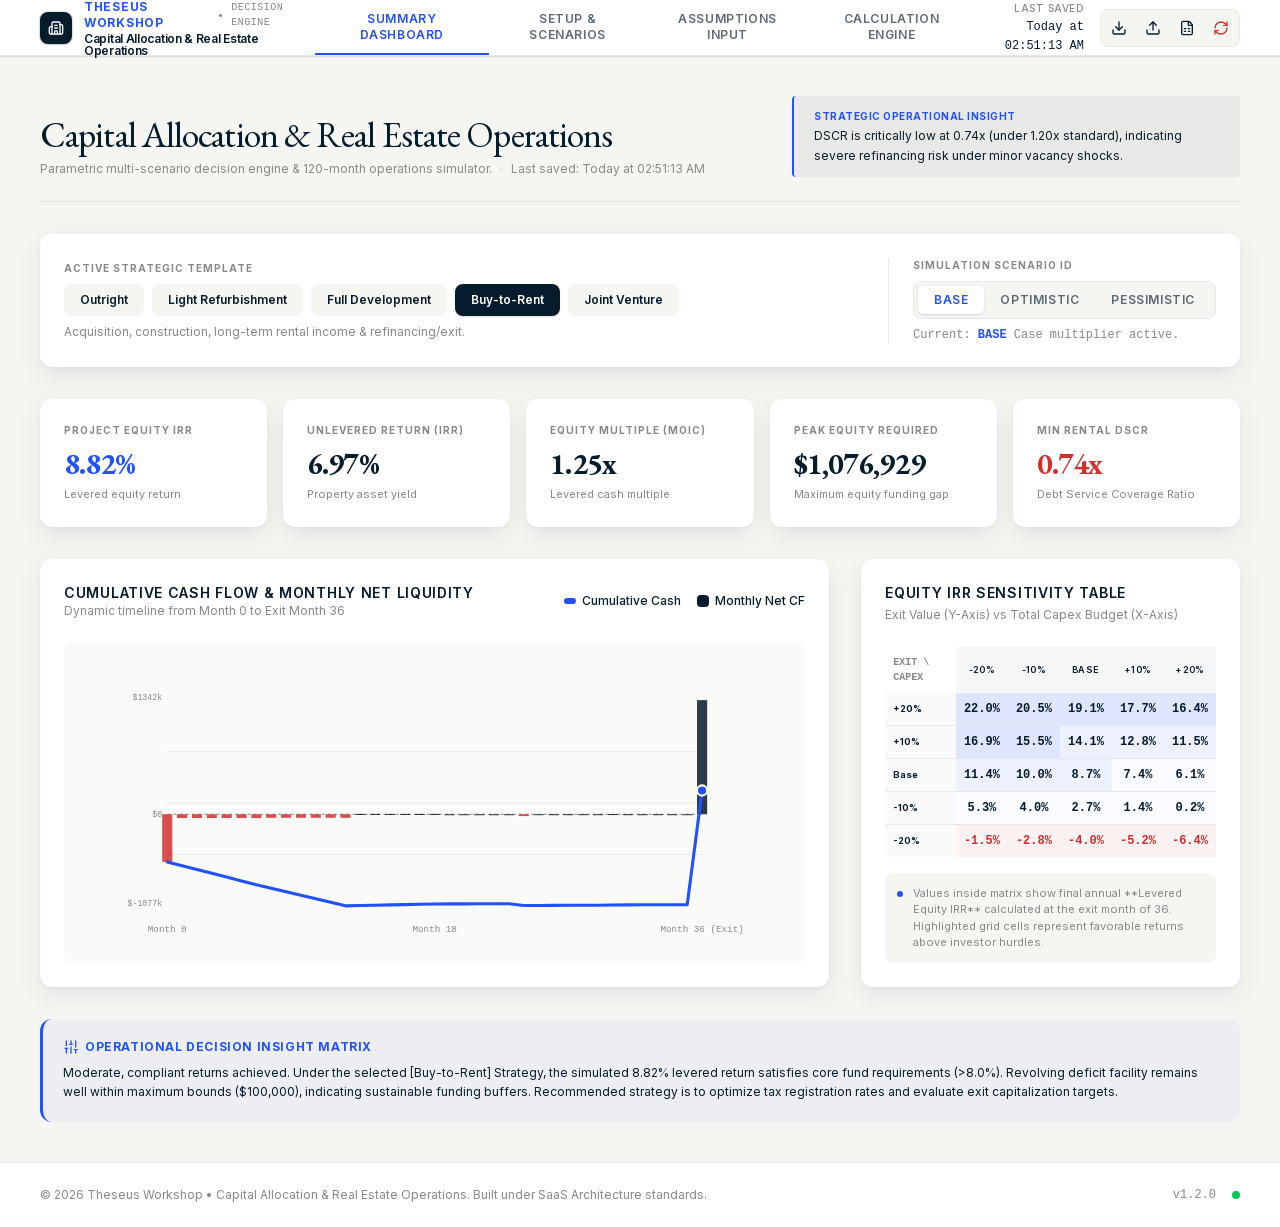
==== commit 360effb4: "Deploying to gh-pages from @ HyVoid/Real-Estate-Valuation-all-in-one-calculator@9a920353616b15263692" ====
--- a/index.html
+++ b/index.html
@@ -1 +1 @@
-<!DOCTYPE html><!--ensqkf6qcS6YowxQY4GEK--><html lang="en" class="__variable_431c15 __variable_d8ebd1"><head><meta charSet="utf-8"/><meta name="viewport" content="width=device-width, initial-scale=1"/><link rel="preload" href="./_next/static/media/c679f70df756412c-s.p.woff2" as="font" crossorigin="" type="font/woff2"/><link rel="preload" href="./_next/static/media/e4af272ccee01ff0-s.p.woff2" as="font" crossorigin="" type="font/woff2"/><link rel="stylesheet" href="./_next/static/css/00d7badc9d81897d.css" data-precedence="next"/><link rel="preload" as="script" fetchPriority="low" href="./_next/static/chunks/webpack-733e47fbf3b9fbbc.js"/><script src="./_next/static/chunks/4bd1b696-21f374d1156f834a.js" async=""></script><script src="./_next/static/chunks/255-d98a8cbc9cb07ed7.js" async=""></script><script src="./_next/static/chunks/main-app-06ca8721d2de9751.js" async=""></script><script src="./_next/static/chunks/app/page-3c8d33b24c280221.js" async=""></script><meta name="next-size-adjust" content=""/><title>Theseus Workshop | Capital Allocation &amp; Real Estate Operations</title><meta name="description" content="Parametric multi-scenario decision engine &amp; 120-month operations simulator for capital allocation and real estate operations by Theseus Workshop."/><meta property="og:title" content="Theseus Workshop | Capital Allocation &amp; Real Estate Operations"/><meta property="og:description" content="Parametric multi-scenario decision engine &amp; 120-month operations simulator for capital allocation and real estate operations by Theseus Workshop."/><meta property="og:type" content="website"/><meta name="twitter:card" content="summary_large_image"/><meta name="twitter:title" content="Theseus Workshop | Capital Allocation &amp; Real Estate Operations"/><meta name="twitter:description" content="Parametric multi-scenario decision engine &amp; 120-month operations simulator for capital allocation and real estate operations by Theseus Workshop."/><script src="./_next/static/chunks/polyfills-42372ed130431b0a.js" noModule=""></script></head><body class="bg-[#F5F5F2] text-[#1A1A2E] antialiased"><div hidden=""><!--$--><!--/$--></div><div class="min-h-screen bg-[#F5F5F2] flex flex-col font-sans selection:bg-[#2251FF]/20 selection:text-[#051C2C]"><header class="sticky top-0 z-40 h-[56px] bg-white border-b border-[#E8E8E6] shadow-[0_1px_3px_rgba(5,28,44,0.06),0_1px_0px_rgba(5,28,44,0.08)]"><div class="max-w-[1400px] mx-auto h-full px-10 flex items-center justify-between"><div class="flex items-center gap-3"><div class="w-8 h-8 rounded-[8px] bg-[#051C2C] flex items-center justify-center text-white shrink-0 shadow-sm ring-1 ring-[#051C2C]/10"><svg xmlns="http://www.w3.org/2000/svg" width="24" height="24" viewBox="0 0 24 24" fill="none" stroke="currentColor" stroke-width="2" stroke-linecap="round" stroke-linejoin="round" class="lucide lucide-building2 lucide-building-2 w-4 h-4 text-white" aria-hidden="true"><path d="M10 12h4"></path><path d="M10 8h4"></path><path d="M14 21v-3a2 2 0 0 0-4 0v3"></path><path d="M6 10H4a2 2 0 0 0-2 2v7a2 2 0 0 0 2 2h16a2 2 0 0 0 2-2V9a2 2 0 0 0-2-2h-2"></path><path d="M6 21V5a2 2 0 0 1 2-2h8a2 2 0 0 1 2 2v16"></path></svg></div><div class="flex flex-col justify-center"><div class="flex items-center gap-2"><span class="text-xs font-bold tracking-[0.06em] uppercase text-[#2251FF]">Theseus Workshop</span><span class="text-[#888888] text-[10px]">•</span><span class="text-[10px] font-mono text-[#888888] uppercase tracking-wider">Decision Engine</span></div><h1 class="text-xs font-semibold tracking-tight text-[#051C2C] leading-none mt-0.5">Capital Allocation &amp; Real Estate Operations</h1></div></div><nav class="flex h-full items-center"><button class="h-full px-5 text-xs font-semibold tracking-wider uppercase flex items-center justify-center border-b-2 transition-all relative border-[#2251FF] text-[#2251FF]">Summary Dashboard<span class="absolute bottom-[-2px] left-0 right-0 h-[2px] bg-[#2251FF] animate-pulse"></span></button><button class="h-full px-5 text-xs font-semibold tracking-wider uppercase flex items-center justify-center border-b-2 transition-all relative border-transparent text-[#051C2C]/65 hover:text-[#051C2C]">Setup &amp; Scenarios</button><button class="h-full px-5 text-xs font-semibold tracking-wider uppercase flex items-center justify-center border-b-2 transition-all relative border-transparent text-[#051C2C]/65 hover:text-[#051C2C]">Assumptions Input</button><button class="h-full px-5 text-xs font-semibold tracking-wider uppercase flex items-center justify-center border-b-2 transition-all relative border-transparent text-[#051C2C]/65 hover:text-[#051C2C]">Calculation Engine</button></nav><div class="flex items-center gap-4"><div class="text-right"><span class="text-[10px] uppercase text-[#888888] block tracking-[0.05em] font-medium">Last Saved</span><span class="text-xs font-mono font-medium text-[#051C2C]">Never</span></div><div class="flex items-center gap-1.5 bg-[#F5F5F2] p-1 rounded-[8px] border border-[#E8E8E6]"><button title="Export Backup JSON" class="p-1.5 hover:bg-white rounded-[6px] text-[#051C2C] hover:text-[#2251FF] transition-all cursor-pointer"><svg xmlns="http://www.w3.org/2000/svg" width="24" height="24" viewBox="0 0 24 24" fill="none" stroke="currentColor" stroke-width="2" stroke-linecap="round" stroke-linejoin="round" class="lucide lucide-download w-4 h-4" aria-hidden="true"><path d="M12 15V3"></path><path d="M21 15v4a2 2 0 0 1-2 2H5a2 2 0 0 1-2-2v-4"></path><path d="m7 10 5 5 5-5"></path></svg></button><label title="Import Backup JSON" class="p-1.5 hover:bg-white rounded-[6px] text-[#051C2C] hover:text-[#2251FF] transition-all cursor-pointer"><svg xmlns="http://www.w3.org/2000/svg" width="24" height="24" viewBox="0 0 24 24" fill="none" stroke="currentColor" stroke-width="2" stroke-linecap="round" stroke-linejoin="round" class="lucide lucide-upload w-4 h-4" aria-hidden="true"><path d="M12 3v12"></path><path d="m17 8-5-5-5 5"></path><path d="M21 15v4a2 2 0 0 1-2 2H5a2 2 0 0 1-2-2v-4"></path></svg><input type="file" accept=".json" class="hidden"/></label><button title="Bulk CSV Import" class="p-1.5 hover:bg-white rounded-[6px] text-[#051C2C] hover:text-[#2251FF] transition-all cursor-pointer"><svg xmlns="http://www.w3.org/2000/svg" width="24" height="24" viewBox="0 0 24 24" fill="none" stroke="currentColor" stroke-width="2" stroke-linecap="round" stroke-linejoin="round" class="lucide lucide-file-spreadsheet w-4 h-4" aria-hidden="true"><path d="M6 22a2 2 0 0 1-2-2V4a2 2 0 0 1 2-2h8a2.4 2.4 0 0 1 1.704.706l3.588 3.588A2.4 2.4 0 0 1 20 8v12a2 2 0 0 1-2 2z"></path><path d="M14 2v5a1 1 0 0 0 1 1h5"></path><path d="M8 13h2"></path><path d="M14 13h2"></path><path d="M8 17h2"></path><path d="M14 17h2"></path></svg></button><button title="Reset Data" class="p-1.5 hover:bg-white rounded-[6px] text-[#D32F2F] hover:bg-[#D32F2F]/10 transition-all cursor-pointer"><svg xmlns="http://www.w3.org/2000/svg" width="24" height="24" viewBox="0 0 24 24" fill="none" stroke="currentColor" stroke-width="2" stroke-linecap="round" stroke-linejoin="round" class="lucide lucide-refresh-cw w-4 h-4" aria-hidden="true"><path d="M3 12a9 9 0 0 1 9-9 9.75 9.75 0 0 1 6.74 2.74L21 8"></path><path d="M21 3v5h-5"></path><path d="M21 12a9 9 0 0 1-9 9 9.75 9.75 0 0 1-6.74-2.74L3 16"></path><path d="M8 16H3v5"></path></svg></button></div></div></div></header><main class="max-w-[1400px] w-full mx-auto px-10 py-10 flex-grow animate-fade-up"><div class="flex flex-col md:flex-row justify-between items-start md:items-end gap-6 mb-8 border-b border-[#E8E8E6] pb-6"><div class="title-set"><h2 class="font-heading-eb text-4xl font-normal text-[#051C2C] tracking-tight">Capital Allocation &amp; Real Estate Operations</h2><div class="text-[#888888] text-xs mt-1.5 flex items-center gap-1.5"><span>Parametric multi-scenario decision engine &amp; 120-month operations simulator.</span><span class="text-[#E8E8E6]">•</span><span>Last saved: <!-- -->Never</span></div></div><div class="bg-[#051C2C]/5 border-l-2 border-[#2251FF] px-5 py-3 rounded-[4px] max-w-md w-full shrink-0"><p class="text-xs text-[#051C2C] leading-relaxed"><strong class="text-[#2251FF] uppercase tracking-wider text-[10px] block mb-0.5 font-bold">Strategic Operational Insight</strong>DSCR is critically low at 0.74x (under 1.20x standard), indicating severe refinancing risk under minor vacancy shocks.</p></div></div><div class="bg-white rounded-[12px] p-6 mb-8 shadow-[0_2px_4px_rgba(5,28,44,0.04),0_8px_24px_rgba(5,28,44,0.08)] hover:translate-y-[-2px] transition-all duration-300"><div class="flex flex-col md:flex-row md:items-center justify-between gap-6"><div><label class="text-[10px] uppercase text-[#888888] font-bold tracking-widest block mb-2">ACTIVE STRATEGIC TEMPLATE</label><div class="flex flex-wrap gap-2"><button class="px-4 py-2 text-xs font-semibold rounded-[8px] transition-all cursor-pointer bg-[#F5F5F2] text-[#051C2C] hover:bg-[#E8E8E6]">Outright</button><button class="px-4 py-2 text-xs font-semibold rounded-[8px] transition-all cursor-pointer bg-[#F5F5F2] text-[#051C2C] hover:bg-[#E8E8E6]">Light Refurbishment</button><button class="px-4 py-2 text-xs font-semibold rounded-[8px] transition-all cursor-pointer bg-[#F5F5F2] text-[#051C2C] hover:bg-[#E8E8E6]">Full Development</button><button class="px-4 py-2 text-xs font-semibold rounded-[8px] transition-all cursor-pointer bg-[#051C2C] text-white shadow-sm">Buy-to-Rent</button><button class="px-4 py-2 text-xs font-semibold rounded-[8px] transition-all cursor-pointer bg-[#F5F5F2] text-[#051C2C] hover:bg-[#E8E8E6]">Joint Venture</button></div><p class="text-xs text-[#888888] mt-2">Acquisition, construction, long-term rental income &amp; refinancing/exit.</p></div><div class="border-l border-[#E8E8E6] pl-0 md:pl-6"><label class="text-[10px] uppercase text-[#888888] font-bold tracking-widest block mb-2">SIMULATION SCENARIO ID</label><div class="inline-flex rounded-[8px] bg-[#F5F5F2] p-1 border border-[#E8E8E6]"><button class="px-4 py-1.5 text-xs font-semibold rounded-[6px] tracking-wider uppercase transition-all cursor-pointer bg-white text-[#2251FF] shadow-sm font-bold">base</button><button class="px-4 py-1.5 text-xs font-semibold rounded-[6px] tracking-wider uppercase transition-all cursor-pointer text-[#051C2C]/65 hover:text-[#051C2C]">optimistic</button><button class="px-4 py-1.5 text-xs font-semibold rounded-[6px] tracking-wider uppercase transition-all cursor-pointer text-[#051C2C]/65 hover:text-[#051C2C]">pessimistic</button></div><div class="text-xs text-[#888888] mt-2 font-mono">Current: <span class="text-[#2251FF] font-bold">BASE</span> Case multiplier active.</div></div></div></div><div class="space-y-8"><div class="grid grid-cols-1 md:grid-cols-5 gap-4"><div class="bg-white rounded-[12px] p-6 shadow-[0_2px_4px_rgba(5,28,44,0.04),0_8px_24px_rgba(5,28,44,0.08)] hover:translate-y-[-2px] transition-all duration-300"><span class="text-[10px] uppercase text-[#888888] font-bold tracking-widest block">Project Equity IRR</span><h3 class="text-3xl font-bold font-kpi-eb text-[#2251FF] mt-2">8.82<!-- -->%</h3><span class="text-[11px] text-[#888888] mt-1 block">Levered equity return</span></div><div class="bg-white rounded-[12px] p-6 shadow-[0_2px_4px_rgba(5,28,44,0.04),0_8px_24px_rgba(5,28,44,0.08)] hover:translate-y-[-2px] transition-all duration-300"><span class="text-[10px] uppercase text-[#888888] font-bold tracking-widest block">Unlevered Return (IRR)</span><h3 class="text-3xl font-bold font-kpi-eb text-[#051C2C] mt-2">6.97<!-- -->%</h3><span class="text-[11px] text-[#888888] mt-1 block">Property asset yield</span></div><div class="bg-white rounded-[12px] p-6 shadow-[0_2px_4px_rgba(5,28,44,0.04),0_8px_24px_rgba(5,28,44,0.08)] hover:translate-y-[-2px] transition-all duration-300"><span class="text-[10px] uppercase text-[#888888] font-bold tracking-widest block">Equity Multiple (MoIC)</span><h3 class="text-3xl font-bold font-kpi-eb text-[#051C2C] mt-2">1.25<!-- -->x</h3><span class="text-[11px] text-[#888888] mt-1 block">Levered cash multiple</span></div><div class="bg-white rounded-[12px] p-6 shadow-[0_2px_4px_rgba(5,28,44,0.04),0_8px_24px_rgba(5,28,44,0.08)] hover:translate-y-[-2px] transition-all duration-300"><span class="text-[10px] uppercase text-[#888888] font-bold tracking-widest block">Peak Equity Required</span><h3 class="text-3xl font-bold font-kpi-eb text-[#051C2C] mt-2">$<!-- -->1,076,929</h3><span class="text-[11px] text-[#888888] mt-1 block">Maximum equity funding gap</span></div><div class="bg-white rounded-[12px] p-6 shadow-[0_2px_4px_rgba(5,28,44,0.04),0_8px_24px_rgba(5,28,44,0.08)] hover:translate-y-[-2px] transition-all duration-300"><span class="text-[10px] uppercase text-[#888888] font-bold tracking-widest block">Min Rental DSCR</span><h3 class="text-3xl font-bold font-kpi-eb mt-2 text-[#D32F2F]">0.74<!-- -->x</h3><span class="text-[11px] text-[#888888] mt-1 block">Debt Service Coverage Ratio</span></div></div><div class="grid grid-cols-1 lg:grid-cols-3 gap-8"><div class="lg:col-span-2 bg-white rounded-[12px] p-6 shadow-[0_2px_4px_rgba(5,28,44,0.04),0_8px_24px_rgba(5,28,44,0.08)]"><div class="flex items-center justify-between mb-6"><div><h4 class="text-sm font-semibold uppercase tracking-wider text-[#051C2C]">Cumulative Cash Flow &amp; Monthly Net Liquidity</h4><p class="text-xs text-[#888888]">Dynamic timeline from Month 0 to Exit Month <!-- -->36</p></div><div class="flex items-center gap-4 text-xs font-medium"><div class="flex items-center gap-1.5"><span class="w-3 h-1.5 bg-[#2251FF] rounded-sm"></span><span class="text-[#051C2C]">Cumulative Cash</span></div><div class="flex items-center gap-1.5"><span class="w-3 h-3 bg-[#051C2C] rounded-sm"></span><span class="text-[#051C2C]">Monthly Net CF</span></div></div></div><div class="relative w-full h-[320px] bg-[#F5F5F2]/50 rounded-[8px] p-4"><svg viewBox="0 0 600 280" class="w-full h-full"><line x1="40" y1="150.94183793961423" x2="560" y2="150.94183793961423" stroke="#888888" stroke-width="1" stroke-dasharray="3,3"></line><line x1="40" y1="190" x2="560" y2="190" stroke="#E8E8E6" stroke-width="1"></line><line x1="40" y1="140" x2="560" y2="140" stroke="#E8E8E6" stroke-width="1"></line><line x1="40" y1="90" x2="560" y2="90" stroke="#E8E8E6" stroke-width="1"></line><rect x="35.08108108108108" y="150.94183793961423" width="9.837837837837837" height="46.30996886287818" fill="#D32F2F" opacity="0.85"></rect><rect x="49.525525525525524" y="150.94183793961423" width="9.837837837837837" height="3.693285356993897" fill="#D32F2F" opacity="0.85"></rect><rect x="63.969969969969966" y="150.94183793961423" width="9.837837837837837" height="3.693285356993897" fill="#D32F2F" opacity="0.85"></rect><rect x="78.41441441441441" y="150.94183793961423" width="9.837837837837837" height="3.693285356993897" fill="#D32F2F" opacity="0.85"></rect><rect x="92.85885885885885" y="150.94183793961423" width="9.837837837837837" height="3.693285356993897" fill="#D32F2F" opacity="0.85"></rect><rect x="107.30330330330331" y="150.94183793961423" width="9.837837837837837" height="3.693285356993897" fill="#D32F2F" opacity="0.85"></rect><rect x="121.74774774774774" y="150.94183793961423" width="9.837837837837837" height="3.693285356993897" fill="#D32F2F" opacity="0.85"></rect><rect x="136.1921921921922" y="150.94183793961423" width="9.837837837837837" height="3.431413509257368" fill="#D32F2F" opacity="0.85"></rect><rect x="150.63663663663664" y="150.94183793961423" width="9.837837837837837" height="3.431413509257368" fill="#D32F2F" opacity="0.85"></rect><rect x="165.0810810810811" y="150.94183793961423" width="9.837837837837837" height="3.431413509257368" fill="#D32F2F" opacity="0.85"></rect><rect x="179.52552552552555" y="150.94183793961423" width="9.837837837837837" height="3.431413509257368" fill="#D32F2F" opacity="0.85"></rect><rect x="193.96996996997" y="150.94183793961423" width="9.837837837837837" height="3.431413509257368" fill="#D32F2F" opacity="0.85"></rect><rect x="208.4144144144144" y="150.94183793961423" width="9.837837837837837" height="3.431413509257368" fill="#D32F2F" opacity="0.85"></rect><rect x="222.85885885885887" y="150.63228805939605" width="9.837837837837837" height="1" fill="#051C2C" opacity="0.85"></rect><rect x="237.30330330330332" y="150.63228805939605" width="9.837837837837837" height="1" fill="#051C2C" opacity="0.85"></rect><rect x="251.74774774774778" y="150.63228805939605" width="9.837837837837837" height="1" fill="#051C2C" opacity="0.85"></rect><rect x="266.1921921921922" y="150.63228805939605" width="9.837837837837837" height="1" fill="#051C2C" opacity="0.85"></rect><rect x="280.63663663663664" y="150.63228805939605" width="9.837837837837837" height="1" fill="#051C2C" opacity="0.85"></rect><rect x="295.0810810810811" y="150.63228805939605" width="9.837837837837837" height="1" fill="#051C2C" opacity="0.85"></rect><rect x="309.52552552552555" y="150.89415990713258" width="9.837837837837837" height="1" fill="#051C2C" opacity="0.85"></rect><rect x="323.96996996997" y="150.89415990713258" width="9.837837837837837" height="1" fill="#051C2C" opacity="0.85"></rect><rect x="338.41441441441447" y="150.89415990713258" width="9.837837837837837" height="1" fill="#051C2C" opacity="0.85"></rect><rect x="352.8588588588589" y="150.89415990713258" width="9.837837837837837" height="1" fill="#051C2C" opacity="0.85"></rect><rect x="367.30330330330327" y="150.89415990713258" width="9.837837837837837" height="1" fill="#051C2C" opacity="0.85"></rect><rect x="381.7477477477477" y="150.94183793961423" width="9.837837837837837" height="1.7716421728457021" fill="#D32F2F" opacity="0.85"></rect><rect x="396.1921921921922" y="150.87695244584506" width="9.837837837837837" height="1" fill="#051C2C" opacity="0.85"></rect><rect x="410.63663663663664" y="150.87695244584506" width="9.837837837837837" height="1" fill="#051C2C" opacity="0.85"></rect><rect x="425.0810810810811" y="150.87695244584506" width="9.837837837837837" height="1" fill="#051C2C" opacity="0.85"></rect><rect x="439.52552552552555" y="150.87695244584506" width="9.837837837837837" height="1" fill="#051C2C" opacity="0.85"></rect><rect x="453.96996996997" y="150.87695244584506" width="9.837837837837837" height="1" fill="#051C2C" opacity="0.85"></rect><rect x="468.41441441441447" y="150.71155969990622" width="9.837837837837837" height="1" fill="#051C2C" opacity="0.85"></rect><rect x="482.8588588588589" y="150.87695244584506" width="9.837837837837837" height="1" fill="#051C2C" opacity="0.85"></rect><rect x="497.30330330330327" y="150.87695244584506" width="9.837837837837837" height="1" fill="#051C2C" opacity="0.85"></rect><rect x="511.7477477477477" y="150.87695244584506" width="9.837837837837837" height="1" fill="#051C2C" opacity="0.85"></rect><rect x="526.1921921921921" y="150.87695244584506" width="9.837837837837837" height="1" fill="#051C2C" opacity="0.85"></rect><rect x="540.6366366366366" y="150.87695244584506" width="9.837837837837837" height="1" fill="#051C2C" opacity="0.85"></rect><rect x="555.081081081081" y="40" width="9.837837837837837" height="110.94183793961423" fill="#051C2C" opacity="0.85"></rect><path d="M 40 197.2518068024924 L 54.44444444444444 200.9450921594863 L 68.88888888888889 204.6383775164802 L 83.33333333333333 208.3316628734741 L 97.77777777777777 212.02494823046797 L 112.22222222222223 215.71823358746187 L 126.66666666666666 219.41151894445574 L 141.11111111111111 222.8429324537131 L 155.55555555555554 226.2743459629705 L 170 229.70575947222787 L 184.44444444444446 233.13717298148524 L 198.8888888888889 236.56858649074263 L 213.33333333333331 240 L 227.77777777777777 239.69045011978181 L 242.22222222222223 239.38090023956363 L 256.6666666666667 239.07135035934544 L 271.1111111111111 238.76180047912726 L 285.55555555555554 238.45225059890907 L 300 238.14270071869086 L 314.44444444444446 238.0950226862092 L 328.8888888888889 238.04734465372755 L 343.33333333333337 237.99966662124586 L 357.7777777777778 237.9519885887642 L 372.2222222222222 237.90431055628252 L 386.66666666666663 239.67595272912823 L 401.1111111111111 239.61106723535906 L 415.55555555555554 239.54618174158992 L 430 239.48129624782078 L 444.44444444444446 239.4164107540516 L 458.8888888888889 239.35152526028247 L 473.33333333333337 239.12124702057446 L 487.7777777777778 239.05636152680532 L 502.2222222222222 238.99147603303615 L 516.6666666666666 238.926590539267 L 531.1111111111111 238.86170504549784 L 545.5555555555555 238.7968195517287 L 560 127.85498161211449" fill="none" stroke="#2251FF" stroke-width="3" stroke-linecap="round" stroke-linejoin="round"></path><circle cx="560" cy="127.85498161211449" r="5" fill="#2251FF" stroke="#FFFFFF" stroke-width="2"></circle><text x="40" y="265" fill="#888888" font-size="9" text-anchor="middle" class="font-mono">Month 0</text><text x="300" y="265" fill="#888888" font-size="9" text-anchor="middle" class="font-mono">Month <!-- -->18</text><text x="560" y="265" fill="#888888" font-size="9" text-anchor="middle" class="font-mono">Month <!-- -->36<!-- --> (Exit)</text><text x="35" y="40" fill="#888888" font-size="8" text-anchor="end" class="font-mono">$<!-- -->1342<!-- -->k</text><text x="35" y="153.94183793961423" fill="#888888" font-size="8" text-anchor="end" class="font-mono">$0</text><text x="35" y="240" fill="#888888" font-size="8" text-anchor="end" class="font-mono">$<!-- -->-1077<!-- -->k</text></svg></div></div><div class="bg-white rounded-[12px] p-6 shadow-[0_2px_4px_rgba(5,28,44,0.04),0_8px_24px_rgba(5,28,44,0.08)]"><h4 class="text-sm font-semibold uppercase tracking-wider text-[#051C2C] mb-1">Equity IRR Sensitivity Table</h4><p class="text-xs text-[#888888] mb-6">Exit Value (Y-Axis) vs Total Capex Budget (X-Axis)</p><div class="overflow-x-auto"><table class="w-full text-center border-collapse"><thead><tr><th class="p-2 text-[10px] font-bold text-[#888888] font-mono text-left">EXIT \ CAPEX</th><th class="p-2 text-[9px] uppercase tracking-wider font-semibold text-[#051C2C] bg-[rgba(5,28,44,0.04)]">-20%</th><th class="p-2 text-[9px] uppercase tracking-wider font-semibold text-[#051C2C] bg-[rgba(5,28,44,0.04)]">-10%</th><th class="p-2 text-[9px] uppercase tracking-wider font-semibold text-[#051C2C] bg-[rgba(5,28,44,0.04)]">Base</th><th class="p-2 text-[9px] uppercase tracking-wider font-semibold text-[#051C2C] bg-[rgba(5,28,44,0.04)]">+10%</th><th class="p-2 text-[9px] uppercase tracking-wider font-semibold text-[#051C2C] bg-[rgba(5,28,44,0.04)]">+20%</th></tr></thead><tbody class="divide-y divide-[#E8E8E6]"><tr class="hover:bg-[#F5F5F2]/50 transition-all"><td class="p-2 text-[9px] font-bold text-left text-[#051C2C] bg-[rgba(5,28,44,0.02)]">+20%</td><td style="background-color:rgba(34, 81, 255, 0.15)" class="p-2 text-xs font-mono font-semibold transition-all hover:scale-[1.08] hover:brightness-95 text-[#051C2C]">22.0<!-- -->%</td><td style="background-color:rgba(34, 81, 255, 0.15)" class="p-2 text-xs font-mono font-semibold transition-all hover:scale-[1.08] hover:brightness-95 text-[#051C2C]">20.5<!-- -->%</td><td style="background-color:rgba(34, 81, 255, 0.15)" class="p-2 text-xs font-mono font-semibold transition-all hover:scale-[1.08] hover:brightness-95 text-[#051C2C]">19.1<!-- -->%</td><td style="background-color:rgba(34, 81, 255, 0.15)" class="p-2 text-xs font-mono font-semibold transition-all hover:scale-[1.08] hover:brightness-95 text-[#051C2C]">17.7<!-- -->%</td><td style="background-color:rgba(34, 81, 255, 0.15)" class="p-2 text-xs font-mono font-semibold transition-all hover:scale-[1.08] hover:brightness-95 text-[#051C2C]">16.4<!-- -->%</td></tr><tr class="hover:bg-[#F5F5F2]/50 transition-all"><td class="p-2 text-[9px] font-bold text-left text-[#051C2C] bg-[rgba(5,28,44,0.02)]">+10%</td><td style="background-color:rgba(34, 81, 255, 0.15)" class="p-2 text-xs font-mono font-semibold transition-all hover:scale-[1.08] hover:brightness-95 text-[#051C2C]">16.9<!-- -->%</td><td style="background-color:rgba(34, 81, 255, 0.15)" class="p-2 text-xs font-mono font-semibold transition-all hover:scale-[1.08] hover:brightness-95 text-[#051C2C]">15.5<!-- -->%</td><td style="background-color:rgba(34, 81, 255, 0.08)" class="p-2 text-xs font-mono font-semibold transition-all hover:scale-[1.08] hover:brightness-95 text-[#051C2C]">14.1<!-- -->%</td><td style="background-color:rgba(34, 81, 255, 0.08)" class="p-2 text-xs font-mono font-semibold transition-all hover:scale-[1.08] hover:brightness-95 text-[#051C2C]">12.8<!-- -->%</td><td style="background-color:rgba(34, 81, 255, 0.08)" class="p-2 text-xs font-mono font-semibold transition-all hover:scale-[1.08] hover:brightness-95 text-[#051C2C]">11.5<!-- -->%</td></tr><tr class="hover:bg-[#F5F5F2]/50 transition-all"><td class="p-2 text-[9px] font-bold text-left text-[#051C2C] bg-[rgba(5,28,44,0.02)]">Base</td><td style="background-color:rgba(34, 81, 255, 0.08)" class="p-2 text-xs font-mono font-semibold transition-all hover:scale-[1.08] hover:brightness-95 text-[#051C2C]">11.4<!-- -->%</td><td style="background-color:rgba(34, 81, 255, 0.08)" class="p-2 text-xs font-mono font-semibold transition-all hover:scale-[1.08] hover:brightness-95 text-[#051C2C]">10.0<!-- -->%</td><td style="background-color:rgba(34, 81, 255, 0.08)" class="p-2 text-xs font-mono font-semibold transition-all hover:scale-[1.08] hover:brightness-95 text-[#051C2C]">8.7<!-- -->%</td><td style="background-color:rgba(34, 81, 255, 0.02)" class="p-2 text-xs font-mono font-semibold transition-all hover:scale-[1.08] hover:brightness-95 text-[#051C2C]">7.4<!-- -->%</td><td style="background-color:rgba(34, 81, 255, 0.02)" class="p-2 text-xs font-mono font-semibold transition-all hover:scale-[1.08] hover:brightness-95 text-[#051C2C]">6.1<!-- -->%</td></tr><tr class="hover:bg-[#F5F5F2]/50 transition-all"><td class="p-2 text-[9px] font-bold text-left text-[#051C2C] bg-[rgba(5,28,44,0.02)]">-10%</td><td style="background-color:rgba(34, 81, 255, 0.02)" class="p-2 text-xs font-mono font-semibold transition-all hover:scale-[1.08] hover:brightness-95 text-[#051C2C]">5.3<!-- -->%</td><td style="background-color:rgba(34, 81, 255, 0.02)" class="p-2 text-xs font-mono font-semibold transition-all hover:scale-[1.08] hover:brightness-95 text-[#051C2C]">4.0<!-- -->%</td><td style="background-color:rgba(34, 81, 255, 0.02)" class="p-2 text-xs font-mono font-semibold transition-all hover:scale-[1.08] hover:brightness-95 text-[#051C2C]">2.7<!-- -->%</td><td style="background-color:rgba(34, 81, 255, 0.02)" class="p-2 text-xs font-mono font-semibold transition-all hover:scale-[1.08] hover:brightness-95 text-[#051C2C]">1.4<!-- -->%</td><td style="background-color:rgba(34, 81, 255, 0.02)" class="p-2 text-xs font-mono font-semibold transition-all hover:scale-[1.08] hover:brightness-95 text-[#051C2C]">0.2<!-- -->%</td></tr><tr class="hover:bg-[#F5F5F2]/50 transition-all"><td class="p-2 text-[9px] font-bold text-left text-[#051C2C] bg-[rgba(5,28,44,0.02)]">-20%</td><td style="background-color:rgba(211, 47, 47, 0.06)" class="p-2 text-xs font-mono font-semibold transition-all hover:scale-[1.08] hover:brightness-95 text-[#D32F2F]">-1.5<!-- -->%</td><td style="background-color:rgba(211, 47, 47, 0.06)" class="p-2 text-xs font-mono font-semibold transition-all hover:scale-[1.08] hover:brightness-95 text-[#D32F2F]">-2.8<!-- -->%</td><td style="background-color:rgba(211, 47, 47, 0.06)" class="p-2 text-xs font-mono font-semibold transition-all hover:scale-[1.08] hover:brightness-95 text-[#D32F2F]">-4.0<!-- -->%</td><td style="background-color:rgba(211, 47, 47, 0.06)" class="p-2 text-xs font-mono font-semibold transition-all hover:scale-[1.08] hover:brightness-95 text-[#D32F2F]">-5.2<!-- -->%</td><td style="background-color:rgba(211, 47, 47, 0.06)" class="p-2 text-xs font-mono font-semibold transition-all hover:scale-[1.08] hover:brightness-95 text-[#D32F2F]">-6.4<!-- -->%</td></tr></tbody></table></div><div class="mt-4 p-3 bg-[#F5F5F2] rounded-[8px] flex items-start gap-2.5"><div class="w-1.5 h-1.5 bg-[#2251FF] rounded-full mt-1.5 shrink-0"></div><p class="text-[11px] text-[#888888]">Values inside matrix show final annual **Levered Equity IRR** calculated at the exit month of <!-- -->36<!-- -->. Highlighted grid cells represent favorable returns above investor hurdles.</p></div></div></div><div class="p-5 bg-[rgba(34,81,255,0.04)] rounded-[12px] border-l-[3px] border-[#2251FF]"><h4 class="text-xs font-bold uppercase tracking-wider text-[#2251FF] flex items-center gap-1.5 mb-2"><svg xmlns="http://www.w3.org/2000/svg" width="24" height="24" viewBox="0 0 24 24" fill="none" stroke="currentColor" stroke-width="2" stroke-linecap="round" stroke-linejoin="round" class="lucide lucide-sliders-vertical w-4 h-4" aria-hidden="true"><path d="M10 8h4"></path><path d="M12 21v-9"></path><path d="M12 8V3"></path><path d="M17 16h4"></path><path d="M19 12V3"></path><path d="M19 21v-5"></path><path d="M3 14h4"></path><path d="M5 10V3"></path><path d="M5 21v-7"></path></svg> Operational Decision Insight Matrix</h4><p class="text-xs text-[#051C2C] leading-relaxed">Moderate, compliant returns achieved. Under the selected [Buy-to-Rent] Strategy, the simulated 8.82% levered return satisfies core fund requirements (&gt;8.0%). Revolving deficit facility remains well within maximum bounds ($100,000), indicating sustainable funding buffers. Recommended strategy is to optimize tax registration rates and evaluate exit capitalization targets.</p></div></div></main><footer class="py-6 border-t border-[#E8E8E6] bg-white"><div class="max-w-[1400px] mx-auto px-10 flex items-center justify-between text-xs text-[#888888]"><p>© 2026 Theseus Workshop • Capital Allocation &amp; Real Estate Operations. Built under SaaS Architecture standards.</p><div class="flex items-center gap-4"><span class="font-mono">v1.2.0</span><span class="w-2 h-2 rounded-full bg-[#00C853]" title="Operational Database Online"></span></div></div></footer></div><!--$--><!--/$--><script src="./_next/static/chunks/webpack-733e47fbf3b9fbbc.js" id="_R_" async=""></script><script>(self.__next_f=self.__next_f||[]).push([0])</script><script>self.__next_f.push([1,"1:\"$Sreact.fragment\"\n2:I[9766,[],\"\"]\n3:I[8924,[],\"\"]\n4:I[1959,[],\"ClientPageRoot\"]\n5:I[5704,[\"974\",\"static/chunks/app/page-3c8d33b24c280221.js\"],\"default\"]\n8:I[4431,[],\"OutletBoundary\"]\na:I[5278,[],\"AsyncMetadataOutlet\"]\nc:I[4431,[],\"ViewportBoundary\"]\ne:I[4431,[],\"MetadataBoundary\"]\nf:\"$Sreact.suspense\"\n11:I[7150,[],\"\"]\n:HL[\"./_next/static/media/c679f70df756412c-s.p.woff2\",\"font\",{\"crossOrigin\":\"\",\"type\":\"font/woff2\"}]\n:HL[\"./_next/static/media/e4af272ccee01ff0-s.p.woff2\",\"font\",{\"crossOrigin\":\"\",\"type\":\"font/woff2\"}]\n:HL[\"./_next/static/css/00d7badc9d81897d.css\",\"style\"]\n"])</script><script>self.__next_f.push([1,"0:{\"P\":null,\"b\":\"ensqkf6qcS6YowxQY4GEK\",\"p\":\"\",\"c\":[\"\",\"\"],\"i\":false,\"f\":[[[\"\",{\"children\":[\"__PAGE__\",{}]},\"$undefined\",\"$undefined\",true],[\"\",[\"$\",\"$1\",\"c\",{\"children\":[[[\"$\",\"link\",\"0\",{\"rel\":\"stylesheet\",\"href\":\"./_next/static/css/00d7badc9d81897d.css\",\"precedence\":\"next\",\"crossOrigin\":\"$undefined\",\"nonce\":\"$undefined\"}]],[\"$\",\"html\",null,{\"lang\":\"en\",\"className\":\"__variable_431c15 __variable_d8ebd1\",\"children\":[\"$\",\"body\",null,{\"suppressHydrationWarning\":true,\"className\":\"bg-[#F5F5F2] text-[#1A1A2E] antialiased\",\"children\":[\"$\",\"$L2\",null,{\"parallelRouterKey\":\"children\",\"error\":\"$undefined\",\"errorStyles\":\"$undefined\",\"errorScripts\":\"$undefined\",\"template\":[\"$\",\"$L3\",null,{}],\"templateStyles\":\"$undefined\",\"templateScripts\":\"$undefined\",\"notFound\":[[[\"$\",\"title\",null,{\"children\":\"404: This page could not be found.\"}],[\"$\",\"div\",null,{\"style\":{\"fontFamily\":\"system-ui,\\\"Segoe UI\\\",Roboto,Helvetica,Arial,sans-serif,\\\"Apple Color Emoji\\\",\\\"Segoe UI Emoji\\\"\",\"height\":\"100vh\",\"textAlign\":\"center\",\"display\":\"flex\",\"flexDirection\":\"column\",\"alignItems\":\"center\",\"justifyContent\":\"center\"},\"children\":[\"$\",\"div\",null,{\"children\":[[\"$\",\"style\",null,{\"dangerouslySetInnerHTML\":{\"__html\":\"body{color:#000;background:#fff;margin:0}.next-error-h1{border-right:1px solid rgba(0,0,0,.3)}@media (prefers-color-scheme:dark){body{color:#fff;background:#000}.next-error-h1{border-right:1px solid rgba(255,255,255,.3)}}\"}}],[\"$\",\"h1\",null,{\"className\":\"next-error-h1\",\"style\":{\"display\":\"inline-block\",\"margin\":\"0 20px 0 0\",\"padding\":\"0 23px 0 0\",\"fontSize\":24,\"fontWeight\":500,\"verticalAlign\":\"top\",\"lineHeight\":\"49px\"},\"children\":404}],[\"$\",\"div\",null,{\"style\":{\"display\":\"inline-block\"},\"children\":[\"$\",\"h2\",null,{\"style\":{\"fontSize\":14,\"fontWeight\":400,\"lineHeight\":\"49px\",\"margin\":0},\"children\":\"This page could not be found.\"}]}]]}]}]],[]],\"forbidden\":\"$undefined\",\"unauthorized\":\"$undefined\"}]}]}]]}],{\"children\":[\"__PAGE__\",[\"$\",\"$1\",\"c\",{\"children\":[[\"$\",\"$L4\",null,{\"Component\":\"$5\",\"searchParams\":{},\"params\":{},\"promises\":[\"$@6\",\"$@7\"]}],null,[\"$\",\"$L8\",null,{\"children\":[\"$L9\",[\"$\",\"$La\",null,{\"promise\":\"$@b\"}]]}]]}],{},null,false]},null,false],[\"$\",\"$1\",\"h\",{\"children\":[null,[[\"$\",\"$Lc\",null,{\"children\":\"$Ld\"}],[\"$\",\"meta\",null,{\"name\":\"next-size-adjust\",\"content\":\"\"}]],[\"$\",\"$Le\",null,{\"children\":[\"$\",\"div\",null,{\"hidden\":true,\"children\":[\"$\",\"$f\",null,{\"fallback\":null,\"children\":\"$L10\"}]}]}]]}],false]],\"m\":\"$undefined\",\"G\":[\"$11\",[]],\"s\":false,\"S\":true}\n"])</script><script>self.__next_f.push([1,"6:{}\n7:\"$0:f:0:1:2:children:1:props:children:0:props:params\"\n"])</script><script>self.__next_f.push([1,"d:[[\"$\",\"meta\",\"0\",{\"charSet\":\"utf-8\"}],[\"$\",\"meta\",\"1\",{\"name\":\"viewport\",\"content\":\"width=device-width, initial-scale=1\"}]]\n9:null\n"])</script><script>self.__next_f.push([1,"b:{\"metadata\":[[\"$\",\"title\",\"0\",{\"children\":\"Theseus Workshop | Capital Allocation \u0026 Real Estate Operations\"}],[\"$\",\"meta\",\"1\",{\"name\":\"description\",\"content\":\"Parametric multi-scenario decision engine \u0026 120-month operations simulator for capital allocation and real estate operations by Theseus Workshop.\"}],[\"$\",\"meta\",\"2\",{\"property\":\"og:title\",\"content\":\"Theseus Workshop | Capital Allocation \u0026 Real Estate Operations\"}],[\"$\",\"meta\",\"3\",{\"property\":\"og:description\",\"content\":\"Parametric multi-scenario decision engine \u0026 120-month operations simulator for capital allocation and real estate operations by Theseus Workshop.\"}],[\"$\",\"meta\",\"4\",{\"property\":\"og:type\",\"content\":\"website\"}],[\"$\",\"meta\",\"5\",{\"name\":\"twitter:card\",\"content\":\"summary_large_image\"}],[\"$\",\"meta\",\"6\",{\"name\":\"twitter:title\",\"content\":\"Theseus Workshop | Capital Allocation \u0026 Real Estate Operations\"}],[\"$\",\"meta\",\"7\",{\"name\":\"twitter:description\",\"content\":\"Parametric multi-scenario decision engine \u0026 120-month operations simulator for capital allocation and real estate operations by Theseus Workshop.\"}]],\"error\":null,\"digest\":\"$undefined\"}\n"])</script><script>self.__next_f.push([1,"10:\"$b:metadata\"\n"])</script></body></html>+<!DOCTYPE html><!--GlB0V60gTvmuIX0S0_opN--><html lang="en" class="__variable_431c15 __variable_d8ebd1"><head><meta charSet="utf-8"/><meta name="viewport" content="width=device-width, initial-scale=1"/><link rel="preload" href="./_next/static/media/c679f70df756412c-s.p.woff2" as="font" crossorigin="" type="font/woff2"/><link rel="preload" href="./_next/static/media/e4af272ccee01ff0-s.p.woff2" as="font" crossorigin="" type="font/woff2"/><link rel="stylesheet" href="./_next/static/css/00d7badc9d81897d.css" data-precedence="next"/><link rel="preload" as="script" fetchPriority="low" href="./_next/static/chunks/webpack-733e47fbf3b9fbbc.js"/><script src="./_next/static/chunks/4bd1b696-21f374d1156f834a.js" async=""></script><script src="./_next/static/chunks/255-d98a8cbc9cb07ed7.js" async=""></script><script src="./_next/static/chunks/main-app-06ca8721d2de9751.js" async=""></script><script src="./_next/static/chunks/app/page-3c8d33b24c280221.js" async=""></script><meta name="next-size-adjust" content=""/><title>Theseus Workshop | Capital Allocation &amp; Real Estate Operations</title><meta name="description" content="Parametric multi-scenario decision engine &amp; 120-month operations simulator for capital allocation and real estate operations by Theseus Workshop."/><meta property="og:title" content="Theseus Workshop | Capital Allocation &amp; Real Estate Operations"/><meta property="og:description" content="Parametric multi-scenario decision engine &amp; 120-month operations simulator for capital allocation and real estate operations by Theseus Workshop."/><meta property="og:type" content="website"/><meta name="twitter:card" content="summary_large_image"/><meta name="twitter:title" content="Theseus Workshop | Capital Allocation &amp; Real Estate Operations"/><meta name="twitter:description" content="Parametric multi-scenario decision engine &amp; 120-month operations simulator for capital allocation and real estate operations by Theseus Workshop."/><script src="./_next/static/chunks/polyfills-42372ed130431b0a.js" noModule=""></script></head><body class="bg-[#F5F5F2] text-[#1A1A2E] antialiased"><div hidden=""><!--$--><!--/$--></div><div class="min-h-screen bg-[#F5F5F2] flex flex-col font-sans selection:bg-[#2251FF]/20 selection:text-[#051C2C]"><header class="sticky top-0 z-40 h-[56px] bg-white border-b border-[#E8E8E6] shadow-[0_1px_3px_rgba(5,28,44,0.06),0_1px_0px_rgba(5,28,44,0.08)]"><div class="max-w-[1400px] mx-auto h-full px-10 flex items-center justify-between"><div class="flex items-center gap-3"><div class="w-8 h-8 rounded-[8px] bg-[#051C2C] flex items-center justify-center text-white shrink-0 shadow-sm ring-1 ring-[#051C2C]/10"><svg xmlns="http://www.w3.org/2000/svg" width="24" height="24" viewBox="0 0 24 24" fill="none" stroke="currentColor" stroke-width="2" stroke-linecap="round" stroke-linejoin="round" class="lucide lucide-building2 lucide-building-2 w-4 h-4 text-white" aria-hidden="true"><path d="M10 12h4"></path><path d="M10 8h4"></path><path d="M14 21v-3a2 2 0 0 0-4 0v3"></path><path d="M6 10H4a2 2 0 0 0-2 2v7a2 2 0 0 0 2 2h16a2 2 0 0 0 2-2V9a2 2 0 0 0-2-2h-2"></path><path d="M6 21V5a2 2 0 0 1 2-2h8a2 2 0 0 1 2 2v16"></path></svg></div><div class="flex flex-col justify-center"><div class="flex items-center gap-2"><span class="text-xs font-bold tracking-[0.06em] uppercase text-[#2251FF]">Theseus Workshop</span><span class="text-[#888888] text-[10px]">•</span><span class="text-[10px] font-mono text-[#888888] uppercase tracking-wider">Decision Engine</span></div><h1 class="text-xs font-semibold tracking-tight text-[#051C2C] leading-none mt-0.5">Capital Allocation &amp; Real Estate Operations</h1></div></div><nav class="flex h-full items-center"><button class="h-full px-5 text-xs font-semibold tracking-wider uppercase flex items-center justify-center border-b-2 transition-all relative border-[#2251FF] text-[#2251FF]">Summary Dashboard<span class="absolute bottom-[-2px] left-0 right-0 h-[2px] bg-[#2251FF] animate-pulse"></span></button><button class="h-full px-5 text-xs font-semibold tracking-wider uppercase flex items-center justify-center border-b-2 transition-all relative border-transparent text-[#051C2C]/65 hover:text-[#051C2C]">Setup &amp; Scenarios</button><button class="h-full px-5 text-xs font-semibold tracking-wider uppercase flex items-center justify-center border-b-2 transition-all relative border-transparent text-[#051C2C]/65 hover:text-[#051C2C]">Assumptions Input</button><button class="h-full px-5 text-xs font-semibold tracking-wider uppercase flex items-center justify-center border-b-2 transition-all relative border-transparent text-[#051C2C]/65 hover:text-[#051C2C]">Calculation Engine</button></nav><div class="flex items-center gap-4"><div class="text-right"><span class="text-[10px] uppercase text-[#888888] block tracking-[0.05em] font-medium">Last Saved</span><span class="text-xs font-mono font-medium text-[#051C2C]">Never</span></div><div class="flex items-center gap-1.5 bg-[#F5F5F2] p-1 rounded-[8px] border border-[#E8E8E6]"><button title="Export Backup JSON" class="p-1.5 hover:bg-white rounded-[6px] text-[#051C2C] hover:text-[#2251FF] transition-all cursor-pointer"><svg xmlns="http://www.w3.org/2000/svg" width="24" height="24" viewBox="0 0 24 24" fill="none" stroke="currentColor" stroke-width="2" stroke-linecap="round" stroke-linejoin="round" class="lucide lucide-download w-4 h-4" aria-hidden="true"><path d="M12 15V3"></path><path d="M21 15v4a2 2 0 0 1-2 2H5a2 2 0 0 1-2-2v-4"></path><path d="m7 10 5 5 5-5"></path></svg></button><label title="Import Backup JSON" class="p-1.5 hover:bg-white rounded-[6px] text-[#051C2C] hover:text-[#2251FF] transition-all cursor-pointer"><svg xmlns="http://www.w3.org/2000/svg" width="24" height="24" viewBox="0 0 24 24" fill="none" stroke="currentColor" stroke-width="2" stroke-linecap="round" stroke-linejoin="round" class="lucide lucide-upload w-4 h-4" aria-hidden="true"><path d="M12 3v12"></path><path d="m17 8-5-5-5 5"></path><path d="M21 15v4a2 2 0 0 1-2 2H5a2 2 0 0 1-2-2v-4"></path></svg><input type="file" accept=".json" class="hidden"/></label><button title="Bulk CSV Import" class="p-1.5 hover:bg-white rounded-[6px] text-[#051C2C] hover:text-[#2251FF] transition-all cursor-pointer"><svg xmlns="http://www.w3.org/2000/svg" width="24" height="24" viewBox="0 0 24 24" fill="none" stroke="currentColor" stroke-width="2" stroke-linecap="round" stroke-linejoin="round" class="lucide lucide-file-spreadsheet w-4 h-4" aria-hidden="true"><path d="M6 22a2 2 0 0 1-2-2V4a2 2 0 0 1 2-2h8a2.4 2.4 0 0 1 1.704.706l3.588 3.588A2.4 2.4 0 0 1 20 8v12a2 2 0 0 1-2 2z"></path><path d="M14 2v5a1 1 0 0 0 1 1h5"></path><path d="M8 13h2"></path><path d="M14 13h2"></path><path d="M8 17h2"></path><path d="M14 17h2"></path></svg></button><button title="Reset Data" class="p-1.5 hover:bg-white rounded-[6px] text-[#D32F2F] hover:bg-[#D32F2F]/10 transition-all cursor-pointer"><svg xmlns="http://www.w3.org/2000/svg" width="24" height="24" viewBox="0 0 24 24" fill="none" stroke="currentColor" stroke-width="2" stroke-linecap="round" stroke-linejoin="round" class="lucide lucide-refresh-cw w-4 h-4" aria-hidden="true"><path d="M3 12a9 9 0 0 1 9-9 9.75 9.75 0 0 1 6.74 2.74L21 8"></path><path d="M21 3v5h-5"></path><path d="M21 12a9 9 0 0 1-9 9 9.75 9.75 0 0 1-6.74-2.74L3 16"></path><path d="M8 16H3v5"></path></svg></button></div></div></div></header><main class="max-w-[1400px] w-full mx-auto px-10 py-10 flex-grow animate-fade-up"><div class="flex flex-col md:flex-row justify-between items-start md:items-end gap-6 mb-8 border-b border-[#E8E8E6] pb-6"><div class="title-set"><h2 class="font-heading-eb text-4xl font-normal text-[#051C2C] tracking-tight">Capital Allocation &amp; Real Estate Operations</h2><div class="text-[#888888] text-xs mt-1.5 flex items-center gap-1.5"><span>Parametric multi-scenario decision engine &amp; 120-month operations simulator.</span><span class="text-[#E8E8E6]">•</span><span>Last saved: <!-- -->Never</span></div></div><div class="bg-[#051C2C]/5 border-l-2 border-[#2251FF] px-5 py-3 rounded-[4px] max-w-md w-full shrink-0"><p class="text-xs text-[#051C2C] leading-relaxed"><strong class="text-[#2251FF] uppercase tracking-wider text-[10px] block mb-0.5 font-bold">Strategic Operational Insight</strong>DSCR is critically low at 0.74x (under 1.20x standard), indicating severe refinancing risk under minor vacancy shocks.</p></div></div><div class="bg-white rounded-[12px] p-6 mb-8 shadow-[0_2px_4px_rgba(5,28,44,0.04),0_8px_24px_rgba(5,28,44,0.08)] hover:translate-y-[-2px] transition-all duration-300"><div class="flex flex-col md:flex-row md:items-center justify-between gap-6"><div><label class="text-[10px] uppercase text-[#888888] font-bold tracking-widest block mb-2">ACTIVE STRATEGIC TEMPLATE</label><div class="flex flex-wrap gap-2"><button class="px-4 py-2 text-xs font-semibold rounded-[8px] transition-all cursor-pointer bg-[#F5F5F2] text-[#051C2C] hover:bg-[#E8E8E6]">Outright</button><button class="px-4 py-2 text-xs font-semibold rounded-[8px] transition-all cursor-pointer bg-[#F5F5F2] text-[#051C2C] hover:bg-[#E8E8E6]">Light Refurbishment</button><button class="px-4 py-2 text-xs font-semibold rounded-[8px] transition-all cursor-pointer bg-[#F5F5F2] text-[#051C2C] hover:bg-[#E8E8E6]">Full Development</button><button class="px-4 py-2 text-xs font-semibold rounded-[8px] transition-all cursor-pointer bg-[#051C2C] text-white shadow-sm">Buy-to-Rent</button><button class="px-4 py-2 text-xs font-semibold rounded-[8px] transition-all cursor-pointer bg-[#F5F5F2] text-[#051C2C] hover:bg-[#E8E8E6]">Joint Venture</button></div><p class="text-xs text-[#888888] mt-2">Acquisition, construction, long-term rental income &amp; refinancing/exit.</p></div><div class="border-l border-[#E8E8E6] pl-0 md:pl-6"><label class="text-[10px] uppercase text-[#888888] font-bold tracking-widest block mb-2">SIMULATION SCENARIO ID</label><div class="inline-flex rounded-[8px] bg-[#F5F5F2] p-1 border border-[#E8E8E6]"><button class="px-4 py-1.5 text-xs font-semibold rounded-[6px] tracking-wider uppercase transition-all cursor-pointer bg-white text-[#2251FF] shadow-sm font-bold">base</button><button class="px-4 py-1.5 text-xs font-semibold rounded-[6px] tracking-wider uppercase transition-all cursor-pointer text-[#051C2C]/65 hover:text-[#051C2C]">optimistic</button><button class="px-4 py-1.5 text-xs font-semibold rounded-[6px] tracking-wider uppercase transition-all cursor-pointer text-[#051C2C]/65 hover:text-[#051C2C]">pessimistic</button></div><div class="text-xs text-[#888888] mt-2 font-mono">Current: <span class="text-[#2251FF] font-bold">BASE</span> Case multiplier active.</div></div></div></div><div class="space-y-8"><div class="grid grid-cols-1 md:grid-cols-5 gap-4"><div class="bg-white rounded-[12px] p-6 shadow-[0_2px_4px_rgba(5,28,44,0.04),0_8px_24px_rgba(5,28,44,0.08)] hover:translate-y-[-2px] transition-all duration-300"><span class="text-[10px] uppercase text-[#888888] font-bold tracking-widest block">Project Equity IRR</span><h3 class="text-3xl font-bold font-kpi-eb text-[#2251FF] mt-2">8.82<!-- -->%</h3><span class="text-[11px] text-[#888888] mt-1 block">Levered equity return</span></div><div class="bg-white rounded-[12px] p-6 shadow-[0_2px_4px_rgba(5,28,44,0.04),0_8px_24px_rgba(5,28,44,0.08)] hover:translate-y-[-2px] transition-all duration-300"><span class="text-[10px] uppercase text-[#888888] font-bold tracking-widest block">Unlevered Return (IRR)</span><h3 class="text-3xl font-bold font-kpi-eb text-[#051C2C] mt-2">6.97<!-- -->%</h3><span class="text-[11px] text-[#888888] mt-1 block">Property asset yield</span></div><div class="bg-white rounded-[12px] p-6 shadow-[0_2px_4px_rgba(5,28,44,0.04),0_8px_24px_rgba(5,28,44,0.08)] hover:translate-y-[-2px] transition-all duration-300"><span class="text-[10px] uppercase text-[#888888] font-bold tracking-widest block">Equity Multiple (MoIC)</span><h3 class="text-3xl font-bold font-kpi-eb text-[#051C2C] mt-2">1.25<!-- -->x</h3><span class="text-[11px] text-[#888888] mt-1 block">Levered cash multiple</span></div><div class="bg-white rounded-[12px] p-6 shadow-[0_2px_4px_rgba(5,28,44,0.04),0_8px_24px_rgba(5,28,44,0.08)] hover:translate-y-[-2px] transition-all duration-300"><span class="text-[10px] uppercase text-[#888888] font-bold tracking-widest block">Peak Equity Required</span><h3 class="text-3xl font-bold font-kpi-eb text-[#051C2C] mt-2">$<!-- -->1,076,929</h3><span class="text-[11px] text-[#888888] mt-1 block">Maximum equity funding gap</span></div><div class="bg-white rounded-[12px] p-6 shadow-[0_2px_4px_rgba(5,28,44,0.04),0_8px_24px_rgba(5,28,44,0.08)] hover:translate-y-[-2px] transition-all duration-300"><span class="text-[10px] uppercase text-[#888888] font-bold tracking-widest block">Min Rental DSCR</span><h3 class="text-3xl font-bold font-kpi-eb mt-2 text-[#D32F2F]">0.74<!-- -->x</h3><span class="text-[11px] text-[#888888] mt-1 block">Debt Service Coverage Ratio</span></div></div><div class="grid grid-cols-1 lg:grid-cols-3 gap-8"><div class="lg:col-span-2 bg-white rounded-[12px] p-6 shadow-[0_2px_4px_rgba(5,28,44,0.04),0_8px_24px_rgba(5,28,44,0.08)]"><div class="flex items-center justify-between mb-6"><div><h4 class="text-sm font-semibold uppercase tracking-wider text-[#051C2C]">Cumulative Cash Flow &amp; Monthly Net Liquidity</h4><p class="text-xs text-[#888888]">Dynamic timeline from Month 0 to Exit Month <!-- -->36</p></div><div class="flex items-center gap-4 text-xs font-medium"><div class="flex items-center gap-1.5"><span class="w-3 h-1.5 bg-[#2251FF] rounded-sm"></span><span class="text-[#051C2C]">Cumulative Cash</span></div><div class="flex items-center gap-1.5"><span class="w-3 h-3 bg-[#051C2C] rounded-sm"></span><span class="text-[#051C2C]">Monthly Net CF</span></div></div></div><div class="relative w-full h-[320px] bg-[#F5F5F2]/50 rounded-[8px] p-4"><svg viewBox="0 0 600 280" class="w-full h-full"><line x1="40" y1="150.94183793961423" x2="560" y2="150.94183793961423" stroke="#888888" stroke-width="1" stroke-dasharray="3,3"></line><line x1="40" y1="190" x2="560" y2="190" stroke="#E8E8E6" stroke-width="1"></line><line x1="40" y1="140" x2="560" y2="140" stroke="#E8E8E6" stroke-width="1"></line><line x1="40" y1="90" x2="560" y2="90" stroke="#E8E8E6" stroke-width="1"></line><rect x="35.08108108108108" y="150.94183793961423" width="9.837837837837837" height="46.30996886287818" fill="#D32F2F" opacity="0.85"></rect><rect x="49.525525525525524" y="150.94183793961423" width="9.837837837837837" height="3.693285356993897" fill="#D32F2F" opacity="0.85"></rect><rect x="63.969969969969966" y="150.94183793961423" width="9.837837837837837" height="3.693285356993897" fill="#D32F2F" opacity="0.85"></rect><rect x="78.41441441441441" y="150.94183793961423" width="9.837837837837837" height="3.693285356993897" fill="#D32F2F" opacity="0.85"></rect><rect x="92.85885885885885" y="150.94183793961423" width="9.837837837837837" height="3.693285356993897" fill="#D32F2F" opacity="0.85"></rect><rect x="107.30330330330331" y="150.94183793961423" width="9.837837837837837" height="3.693285356993897" fill="#D32F2F" opacity="0.85"></rect><rect x="121.74774774774774" y="150.94183793961423" width="9.837837837837837" height="3.693285356993897" fill="#D32F2F" opacity="0.85"></rect><rect x="136.1921921921922" y="150.94183793961423" width="9.837837837837837" height="3.431413509257368" fill="#D32F2F" opacity="0.85"></rect><rect x="150.63663663663664" y="150.94183793961423" width="9.837837837837837" height="3.431413509257368" fill="#D32F2F" opacity="0.85"></rect><rect x="165.0810810810811" y="150.94183793961423" width="9.837837837837837" height="3.431413509257368" fill="#D32F2F" opacity="0.85"></rect><rect x="179.52552552552555" y="150.94183793961423" width="9.837837837837837" height="3.431413509257368" fill="#D32F2F" opacity="0.85"></rect><rect x="193.96996996997" y="150.94183793961423" width="9.837837837837837" height="3.431413509257368" fill="#D32F2F" opacity="0.85"></rect><rect x="208.4144144144144" y="150.94183793961423" width="9.837837837837837" height="3.431413509257368" fill="#D32F2F" opacity="0.85"></rect><rect x="222.85885885885887" y="150.63228805939605" width="9.837837837837837" height="1" fill="#051C2C" opacity="0.85"></rect><rect x="237.30330330330332" y="150.63228805939605" width="9.837837837837837" height="1" fill="#051C2C" opacity="0.85"></rect><rect x="251.74774774774778" y="150.63228805939605" width="9.837837837837837" height="1" fill="#051C2C" opacity="0.85"></rect><rect x="266.1921921921922" y="150.63228805939605" width="9.837837837837837" height="1" fill="#051C2C" opacity="0.85"></rect><rect x="280.63663663663664" y="150.63228805939605" width="9.837837837837837" height="1" fill="#051C2C" opacity="0.85"></rect><rect x="295.0810810810811" y="150.63228805939605" width="9.837837837837837" height="1" fill="#051C2C" opacity="0.85"></rect><rect x="309.52552552552555" y="150.89415990713258" width="9.837837837837837" height="1" fill="#051C2C" opacity="0.85"></rect><rect x="323.96996996997" y="150.89415990713258" width="9.837837837837837" height="1" fill="#051C2C" opacity="0.85"></rect><rect x="338.41441441441447" y="150.89415990713258" width="9.837837837837837" height="1" fill="#051C2C" opacity="0.85"></rect><rect x="352.8588588588589" y="150.89415990713258" width="9.837837837837837" height="1" fill="#051C2C" opacity="0.85"></rect><rect x="367.30330330330327" y="150.89415990713258" width="9.837837837837837" height="1" fill="#051C2C" opacity="0.85"></rect><rect x="381.7477477477477" y="150.94183793961423" width="9.837837837837837" height="1.7716421728457021" fill="#D32F2F" opacity="0.85"></rect><rect x="396.1921921921922" y="150.87695244584506" width="9.837837837837837" height="1" fill="#051C2C" opacity="0.85"></rect><rect x="410.63663663663664" y="150.87695244584506" width="9.837837837837837" height="1" fill="#051C2C" opacity="0.85"></rect><rect x="425.0810810810811" y="150.87695244584506" width="9.837837837837837" height="1" fill="#051C2C" opacity="0.85"></rect><rect x="439.52552552552555" y="150.87695244584506" width="9.837837837837837" height="1" fill="#051C2C" opacity="0.85"></rect><rect x="453.96996996997" y="150.87695244584506" width="9.837837837837837" height="1" fill="#051C2C" opacity="0.85"></rect><rect x="468.41441441441447" y="150.71155969990622" width="9.837837837837837" height="1" fill="#051C2C" opacity="0.85"></rect><rect x="482.8588588588589" y="150.87695244584506" width="9.837837837837837" height="1" fill="#051C2C" opacity="0.85"></rect><rect x="497.30330330330327" y="150.87695244584506" width="9.837837837837837" height="1" fill="#051C2C" opacity="0.85"></rect><rect x="511.7477477477477" y="150.87695244584506" width="9.837837837837837" height="1" fill="#051C2C" opacity="0.85"></rect><rect x="526.1921921921921" y="150.87695244584506" width="9.837837837837837" height="1" fill="#051C2C" opacity="0.85"></rect><rect x="540.6366366366366" y="150.87695244584506" width="9.837837837837837" height="1" fill="#051C2C" opacity="0.85"></rect><rect x="555.081081081081" y="40" width="9.837837837837837" height="110.94183793961423" fill="#051C2C" opacity="0.85"></rect><path d="M 40 197.2518068024924 L 54.44444444444444 200.9450921594863 L 68.88888888888889 204.6383775164802 L 83.33333333333333 208.3316628734741 L 97.77777777777777 212.02494823046797 L 112.22222222222223 215.71823358746187 L 126.66666666666666 219.41151894445574 L 141.11111111111111 222.8429324537131 L 155.55555555555554 226.2743459629705 L 170 229.70575947222787 L 184.44444444444446 233.13717298148524 L 198.8888888888889 236.56858649074263 L 213.33333333333331 240 L 227.77777777777777 239.69045011978181 L 242.22222222222223 239.38090023956363 L 256.6666666666667 239.07135035934544 L 271.1111111111111 238.76180047912726 L 285.55555555555554 238.45225059890907 L 300 238.14270071869086 L 314.44444444444446 238.0950226862092 L 328.8888888888889 238.04734465372755 L 343.33333333333337 237.99966662124586 L 357.7777777777778 237.9519885887642 L 372.2222222222222 237.90431055628252 L 386.66666666666663 239.67595272912823 L 401.1111111111111 239.61106723535906 L 415.55555555555554 239.54618174158992 L 430 239.48129624782078 L 444.44444444444446 239.4164107540516 L 458.8888888888889 239.35152526028247 L 473.33333333333337 239.12124702057446 L 487.7777777777778 239.05636152680532 L 502.2222222222222 238.99147603303615 L 516.6666666666666 238.926590539267 L 531.1111111111111 238.86170504549784 L 545.5555555555555 238.7968195517287 L 560 127.85498161211449" fill="none" stroke="#2251FF" stroke-width="3" stroke-linecap="round" stroke-linejoin="round"></path><circle cx="560" cy="127.85498161211449" r="5" fill="#2251FF" stroke="#FFFFFF" stroke-width="2"></circle><text x="40" y="265" fill="#888888" font-size="9" text-anchor="middle" class="font-mono">Month 0</text><text x="300" y="265" fill="#888888" font-size="9" text-anchor="middle" class="font-mono">Month <!-- -->18</text><text x="560" y="265" fill="#888888" font-size="9" text-anchor="middle" class="font-mono">Month <!-- -->36<!-- --> (Exit)</text><text x="35" y="40" fill="#888888" font-size="8" text-anchor="end" class="font-mono">$<!-- -->1342<!-- -->k</text><text x="35" y="153.94183793961423" fill="#888888" font-size="8" text-anchor="end" class="font-mono">$0</text><text x="35" y="240" fill="#888888" font-size="8" text-anchor="end" class="font-mono">$<!-- -->-1077<!-- -->k</text></svg></div></div><div class="bg-white rounded-[12px] p-6 shadow-[0_2px_4px_rgba(5,28,44,0.04),0_8px_24px_rgba(5,28,44,0.08)]"><h4 class="text-sm font-semibold uppercase tracking-wider text-[#051C2C] mb-1">Equity IRR Sensitivity Table</h4><p class="text-xs text-[#888888] mb-6">Exit Value (Y-Axis) vs Total Capex Budget (X-Axis)</p><div class="overflow-x-auto"><table class="w-full text-center border-collapse"><thead><tr><th class="p-2 text-[10px] font-bold text-[#888888] font-mono text-left">EXIT \ CAPEX</th><th class="p-2 text-[9px] uppercase tracking-wider font-semibold text-[#051C2C] bg-[rgba(5,28,44,0.04)]">-20%</th><th class="p-2 text-[9px] uppercase tracking-wider font-semibold text-[#051C2C] bg-[rgba(5,28,44,0.04)]">-10%</th><th class="p-2 text-[9px] uppercase tracking-wider font-semibold text-[#051C2C] bg-[rgba(5,28,44,0.04)]">Base</th><th class="p-2 text-[9px] uppercase tracking-wider font-semibold text-[#051C2C] bg-[rgba(5,28,44,0.04)]">+10%</th><th class="p-2 text-[9px] uppercase tracking-wider font-semibold text-[#051C2C] bg-[rgba(5,28,44,0.04)]">+20%</th></tr></thead><tbody class="divide-y divide-[#E8E8E6]"><tr class="hover:bg-[#F5F5F2]/50 transition-all"><td class="p-2 text-[9px] font-bold text-left text-[#051C2C] bg-[rgba(5,28,44,0.02)]">+20%</td><td style="background-color:rgba(34, 81, 255, 0.15)" class="p-2 text-xs font-mono font-semibold transition-all hover:scale-[1.08] hover:brightness-95 text-[#051C2C]">22.0<!-- -->%</td><td style="background-color:rgba(34, 81, 255, 0.15)" class="p-2 text-xs font-mono font-semibold transition-all hover:scale-[1.08] hover:brightness-95 text-[#051C2C]">20.5<!-- -->%</td><td style="background-color:rgba(34, 81, 255, 0.15)" class="p-2 text-xs font-mono font-semibold transition-all hover:scale-[1.08] hover:brightness-95 text-[#051C2C]">19.1<!-- -->%</td><td style="background-color:rgba(34, 81, 255, 0.15)" class="p-2 text-xs font-mono font-semibold transition-all hover:scale-[1.08] hover:brightness-95 text-[#051C2C]">17.7<!-- -->%</td><td style="background-color:rgba(34, 81, 255, 0.15)" class="p-2 text-xs font-mono font-semibold transition-all hover:scale-[1.08] hover:brightness-95 text-[#051C2C]">16.4<!-- -->%</td></tr><tr class="hover:bg-[#F5F5F2]/50 transition-all"><td class="p-2 text-[9px] font-bold text-left text-[#051C2C] bg-[rgba(5,28,44,0.02)]">+10%</td><td style="background-color:rgba(34, 81, 255, 0.15)" class="p-2 text-xs font-mono font-semibold transition-all hover:scale-[1.08] hover:brightness-95 text-[#051C2C]">16.9<!-- -->%</td><td style="background-color:rgba(34, 81, 255, 0.15)" class="p-2 text-xs font-mono font-semibold transition-all hover:scale-[1.08] hover:brightness-95 text-[#051C2C]">15.5<!-- -->%</td><td style="background-color:rgba(34, 81, 255, 0.08)" class="p-2 text-xs font-mono font-semibold transition-all hover:scale-[1.08] hover:brightness-95 text-[#051C2C]">14.1<!-- -->%</td><td style="background-color:rgba(34, 81, 255, 0.08)" class="p-2 text-xs font-mono font-semibold transition-all hover:scale-[1.08] hover:brightness-95 text-[#051C2C]">12.8<!-- -->%</td><td style="background-color:rgba(34, 81, 255, 0.08)" class="p-2 text-xs font-mono font-semibold transition-all hover:scale-[1.08] hover:brightness-95 text-[#051C2C]">11.5<!-- -->%</td></tr><tr class="hover:bg-[#F5F5F2]/50 transition-all"><td class="p-2 text-[9px] font-bold text-left text-[#051C2C] bg-[rgba(5,28,44,0.02)]">Base</td><td style="background-color:rgba(34, 81, 255, 0.08)" class="p-2 text-xs font-mono font-semibold transition-all hover:scale-[1.08] hover:brightness-95 text-[#051C2C]">11.4<!-- -->%</td><td style="background-color:rgba(34, 81, 255, 0.08)" class="p-2 text-xs font-mono font-semibold transition-all hover:scale-[1.08] hover:brightness-95 text-[#051C2C]">10.0<!-- -->%</td><td style="background-color:rgba(34, 81, 255, 0.08)" class="p-2 text-xs font-mono font-semibold transition-all hover:scale-[1.08] hover:brightness-95 text-[#051C2C]">8.7<!-- -->%</td><td style="background-color:rgba(34, 81, 255, 0.02)" class="p-2 text-xs font-mono font-semibold transition-all hover:scale-[1.08] hover:brightness-95 text-[#051C2C]">7.4<!-- -->%</td><td style="background-color:rgba(34, 81, 255, 0.02)" class="p-2 text-xs font-mono font-semibold transition-all hover:scale-[1.08] hover:brightness-95 text-[#051C2C]">6.1<!-- -->%</td></tr><tr class="hover:bg-[#F5F5F2]/50 transition-all"><td class="p-2 text-[9px] font-bold text-left text-[#051C2C] bg-[rgba(5,28,44,0.02)]">-10%</td><td style="background-color:rgba(34, 81, 255, 0.02)" class="p-2 text-xs font-mono font-semibold transition-all hover:scale-[1.08] hover:brightness-95 text-[#051C2C]">5.3<!-- -->%</td><td style="background-color:rgba(34, 81, 255, 0.02)" class="p-2 text-xs font-mono font-semibold transition-all hover:scale-[1.08] hover:brightness-95 text-[#051C2C]">4.0<!-- -->%</td><td style="background-color:rgba(34, 81, 255, 0.02)" class="p-2 text-xs font-mono font-semibold transition-all hover:scale-[1.08] hover:brightness-95 text-[#051C2C]">2.7<!-- -->%</td><td style="background-color:rgba(34, 81, 255, 0.02)" class="p-2 text-xs font-mono font-semibold transition-all hover:scale-[1.08] hover:brightness-95 text-[#051C2C]">1.4<!-- -->%</td><td style="background-color:rgba(34, 81, 255, 0.02)" class="p-2 text-xs font-mono font-semibold transition-all hover:scale-[1.08] hover:brightness-95 text-[#051C2C]">0.2<!-- -->%</td></tr><tr class="hover:bg-[#F5F5F2]/50 transition-all"><td class="p-2 text-[9px] font-bold text-left text-[#051C2C] bg-[rgba(5,28,44,0.02)]">-20%</td><td style="background-color:rgba(211, 47, 47, 0.06)" class="p-2 text-xs font-mono font-semibold transition-all hover:scale-[1.08] hover:brightness-95 text-[#D32F2F]">-1.5<!-- -->%</td><td style="background-color:rgba(211, 47, 47, 0.06)" class="p-2 text-xs font-mono font-semibold transition-all hover:scale-[1.08] hover:brightness-95 text-[#D32F2F]">-2.8<!-- -->%</td><td style="background-color:rgba(211, 47, 47, 0.06)" class="p-2 text-xs font-mono font-semibold transition-all hover:scale-[1.08] hover:brightness-95 text-[#D32F2F]">-4.0<!-- -->%</td><td style="background-color:rgba(211, 47, 47, 0.06)" class="p-2 text-xs font-mono font-semibold transition-all hover:scale-[1.08] hover:brightness-95 text-[#D32F2F]">-5.2<!-- -->%</td><td style="background-color:rgba(211, 47, 47, 0.06)" class="p-2 text-xs font-mono font-semibold transition-all hover:scale-[1.08] hover:brightness-95 text-[#D32F2F]">-6.4<!-- -->%</td></tr></tbody></table></div><div class="mt-4 p-3 bg-[#F5F5F2] rounded-[8px] flex items-start gap-2.5"><div class="w-1.5 h-1.5 bg-[#2251FF] rounded-full mt-1.5 shrink-0"></div><p class="text-[11px] text-[#888888]">Values inside matrix show final annual **Levered Equity IRR** calculated at the exit month of <!-- -->36<!-- -->. Highlighted grid cells represent favorable returns above investor hurdles.</p></div></div></div><div class="p-5 bg-[rgba(34,81,255,0.04)] rounded-[12px] border-l-[3px] border-[#2251FF]"><h4 class="text-xs font-bold uppercase tracking-wider text-[#2251FF] flex items-center gap-1.5 mb-2"><svg xmlns="http://www.w3.org/2000/svg" width="24" height="24" viewBox="0 0 24 24" fill="none" stroke="currentColor" stroke-width="2" stroke-linecap="round" stroke-linejoin="round" class="lucide lucide-sliders-vertical w-4 h-4" aria-hidden="true"><path d="M10 8h4"></path><path d="M12 21v-9"></path><path d="M12 8V3"></path><path d="M17 16h4"></path><path d="M19 12V3"></path><path d="M19 21v-5"></path><path d="M3 14h4"></path><path d="M5 10V3"></path><path d="M5 21v-7"></path></svg> Operational Decision Insight Matrix</h4><p class="text-xs text-[#051C2C] leading-relaxed">Moderate, compliant returns achieved. Under the selected [Buy-to-Rent] Strategy, the simulated 8.82% levered return satisfies core fund requirements (&gt;8.0%). Revolving deficit facility remains well within maximum bounds ($100,000), indicating sustainable funding buffers. Recommended strategy is to optimize tax registration rates and evaluate exit capitalization targets.</p></div></div></main><footer class="py-6 border-t border-[#E8E8E6] bg-white"><div class="max-w-[1400px] mx-auto px-10 flex items-center justify-between text-xs text-[#888888]"><p>© 2026 Theseus Workshop • Capital Allocation &amp; Real Estate Operations. Built under SaaS Architecture standards.</p><div class="flex items-center gap-4"><span class="font-mono">v1.2.0</span><span class="w-2 h-2 rounded-full bg-[#00C853]" title="Operational Database Online"></span></div></div></footer></div><!--$--><!--/$--><script src="./_next/static/chunks/webpack-733e47fbf3b9fbbc.js" id="_R_" async=""></script><script>(self.__next_f=self.__next_f||[]).push([0])</script><script>self.__next_f.push([1,"1:\"$Sreact.fragment\"\n2:I[9766,[],\"\"]\n3:I[8924,[],\"\"]\n4:I[1959,[],\"ClientPageRoot\"]\n5:I[5704,[\"974\",\"static/chunks/app/page-3c8d33b24c280221.js\"],\"default\"]\n8:I[4431,[],\"OutletBoundary\"]\na:I[5278,[],\"AsyncMetadataOutlet\"]\nc:I[4431,[],\"ViewportBoundary\"]\ne:I[4431,[],\"MetadataBoundary\"]\nf:\"$Sreact.suspense\"\n11:I[7150,[],\"\"]\n:HL[\"./_next/static/media/c679f70df756412c-s.p.woff2\",\"font\",{\"crossOrigin\":\"\",\"type\":\"font/woff2\"}]\n:HL[\"./_next/static/media/e4af272ccee01ff0-s.p.woff2\",\"font\",{\"crossOrigin\":\"\",\"type\":\"font/woff2\"}]\n:HL[\"./_next/static/css/00d7badc9d81897d.css\",\"style\"]\n"])</script><script>self.__next_f.push([1,"0:{\"P\":null,\"b\":\"GlB0V60gTvmuIX0S0_opN\",\"p\":\"\",\"c\":[\"\",\"\"],\"i\":false,\"f\":[[[\"\",{\"children\":[\"__PAGE__\",{}]},\"$undefined\",\"$undefined\",true],[\"\",[\"$\",\"$1\",\"c\",{\"children\":[[[\"$\",\"link\",\"0\",{\"rel\":\"stylesheet\",\"href\":\"./_next/static/css/00d7badc9d81897d.css\",\"precedence\":\"next\",\"crossOrigin\":\"$undefined\",\"nonce\":\"$undefined\"}]],[\"$\",\"html\",null,{\"lang\":\"en\",\"className\":\"__variable_431c15 __variable_d8ebd1\",\"children\":[\"$\",\"body\",null,{\"suppressHydrationWarning\":true,\"className\":\"bg-[#F5F5F2] text-[#1A1A2E] antialiased\",\"children\":[\"$\",\"$L2\",null,{\"parallelRouterKey\":\"children\",\"error\":\"$undefined\",\"errorStyles\":\"$undefined\",\"errorScripts\":\"$undefined\",\"template\":[\"$\",\"$L3\",null,{}],\"templateStyles\":\"$undefined\",\"templateScripts\":\"$undefined\",\"notFound\":[[[\"$\",\"title\",null,{\"children\":\"404: This page could not be found.\"}],[\"$\",\"div\",null,{\"style\":{\"fontFamily\":\"system-ui,\\\"Segoe UI\\\",Roboto,Helvetica,Arial,sans-serif,\\\"Apple Color Emoji\\\",\\\"Segoe UI Emoji\\\"\",\"height\":\"100vh\",\"textAlign\":\"center\",\"display\":\"flex\",\"flexDirection\":\"column\",\"alignItems\":\"center\",\"justifyContent\":\"center\"},\"children\":[\"$\",\"div\",null,{\"children\":[[\"$\",\"style\",null,{\"dangerouslySetInnerHTML\":{\"__html\":\"body{color:#000;background:#fff;margin:0}.next-error-h1{border-right:1px solid rgba(0,0,0,.3)}@media (prefers-color-scheme:dark){body{color:#fff;background:#000}.next-error-h1{border-right:1px solid rgba(255,255,255,.3)}}\"}}],[\"$\",\"h1\",null,{\"className\":\"next-error-h1\",\"style\":{\"display\":\"inline-block\",\"margin\":\"0 20px 0 0\",\"padding\":\"0 23px 0 0\",\"fontSize\":24,\"fontWeight\":500,\"verticalAlign\":\"top\",\"lineHeight\":\"49px\"},\"children\":404}],[\"$\",\"div\",null,{\"style\":{\"display\":\"inline-block\"},\"children\":[\"$\",\"h2\",null,{\"style\":{\"fontSize\":14,\"fontWeight\":400,\"lineHeight\":\"49px\",\"margin\":0},\"children\":\"This page could not be found.\"}]}]]}]}]],[]],\"forbidden\":\"$undefined\",\"unauthorized\":\"$undefined\"}]}]}]]}],{\"children\":[\"__PAGE__\",[\"$\",\"$1\",\"c\",{\"children\":[[\"$\",\"$L4\",null,{\"Component\":\"$5\",\"searchParams\":{},\"params\":{},\"promises\":[\"$@6\",\"$@7\"]}],null,[\"$\",\"$L8\",null,{\"children\":[\"$L9\",[\"$\",\"$La\",null,{\"promise\":\"$@b\"}]]}]]}],{},null,false]},null,false],[\"$\",\"$1\",\"h\",{\"children\":[null,[[\"$\",\"$Lc\",null,{\"children\":\"$Ld\"}],[\"$\",\"meta\",null,{\"name\":\"next-size-adjust\",\"content\":\"\"}]],[\"$\",\"$Le\",null,{\"children\":[\"$\",\"div\",null,{\"hidden\":true,\"children\":[\"$\",\"$f\",null,{\"fallback\":null,\"children\":\"$L10\"}]}]}]]}],false]],\"m\":\"$undefined\",\"G\":[\"$11\",[]],\"s\":false,\"S\":true}\n"])</script><script>self.__next_f.push([1,"6:{}\n7:\"$0:f:0:1:2:children:1:props:children:0:props:params\"\n"])</script><script>self.__next_f.push([1,"d:[[\"$\",\"meta\",\"0\",{\"charSet\":\"utf-8\"}],[\"$\",\"meta\",\"1\",{\"name\":\"viewport\",\"content\":\"width=device-width, initial-scale=1\"}]]\n9:null\n"])</script><script>self.__next_f.push([1,"b:{\"metadata\":[[\"$\",\"title\",\"0\",{\"children\":\"Theseus Workshop | Capital Allocation \u0026 Real Estate Operations\"}],[\"$\",\"meta\",\"1\",{\"name\":\"description\",\"content\":\"Parametric multi-scenario decision engine \u0026 120-month operations simulator for capital allocation and real estate operations by Theseus Workshop.\"}],[\"$\",\"meta\",\"2\",{\"property\":\"og:title\",\"content\":\"Theseus Workshop | Capital Allocation \u0026 Real Estate Operations\"}],[\"$\",\"meta\",\"3\",{\"property\":\"og:description\",\"content\":\"Parametric multi-scenario decision engine \u0026 120-month operations simulator for capital allocation and real estate operations by Theseus Workshop.\"}],[\"$\",\"meta\",\"4\",{\"property\":\"og:type\",\"content\":\"website\"}],[\"$\",\"meta\",\"5\",{\"name\":\"twitter:card\",\"content\":\"summary_large_image\"}],[\"$\",\"meta\",\"6\",{\"name\":\"twitter:title\",\"content\":\"Theseus Workshop | Capital Allocation \u0026 Real Estate Operations\"}],[\"$\",\"meta\",\"7\",{\"name\":\"twitter:description\",\"content\":\"Parametric multi-scenario decision engine \u0026 120-month operations simulator for capital allocation and real estate operations by Theseus Workshop.\"}]],\"error\":null,\"digest\":\"$undefined\"}\n"])</script><script>self.__next_f.push([1,"10:\"$b:metadata\"\n"])</script></body></html>
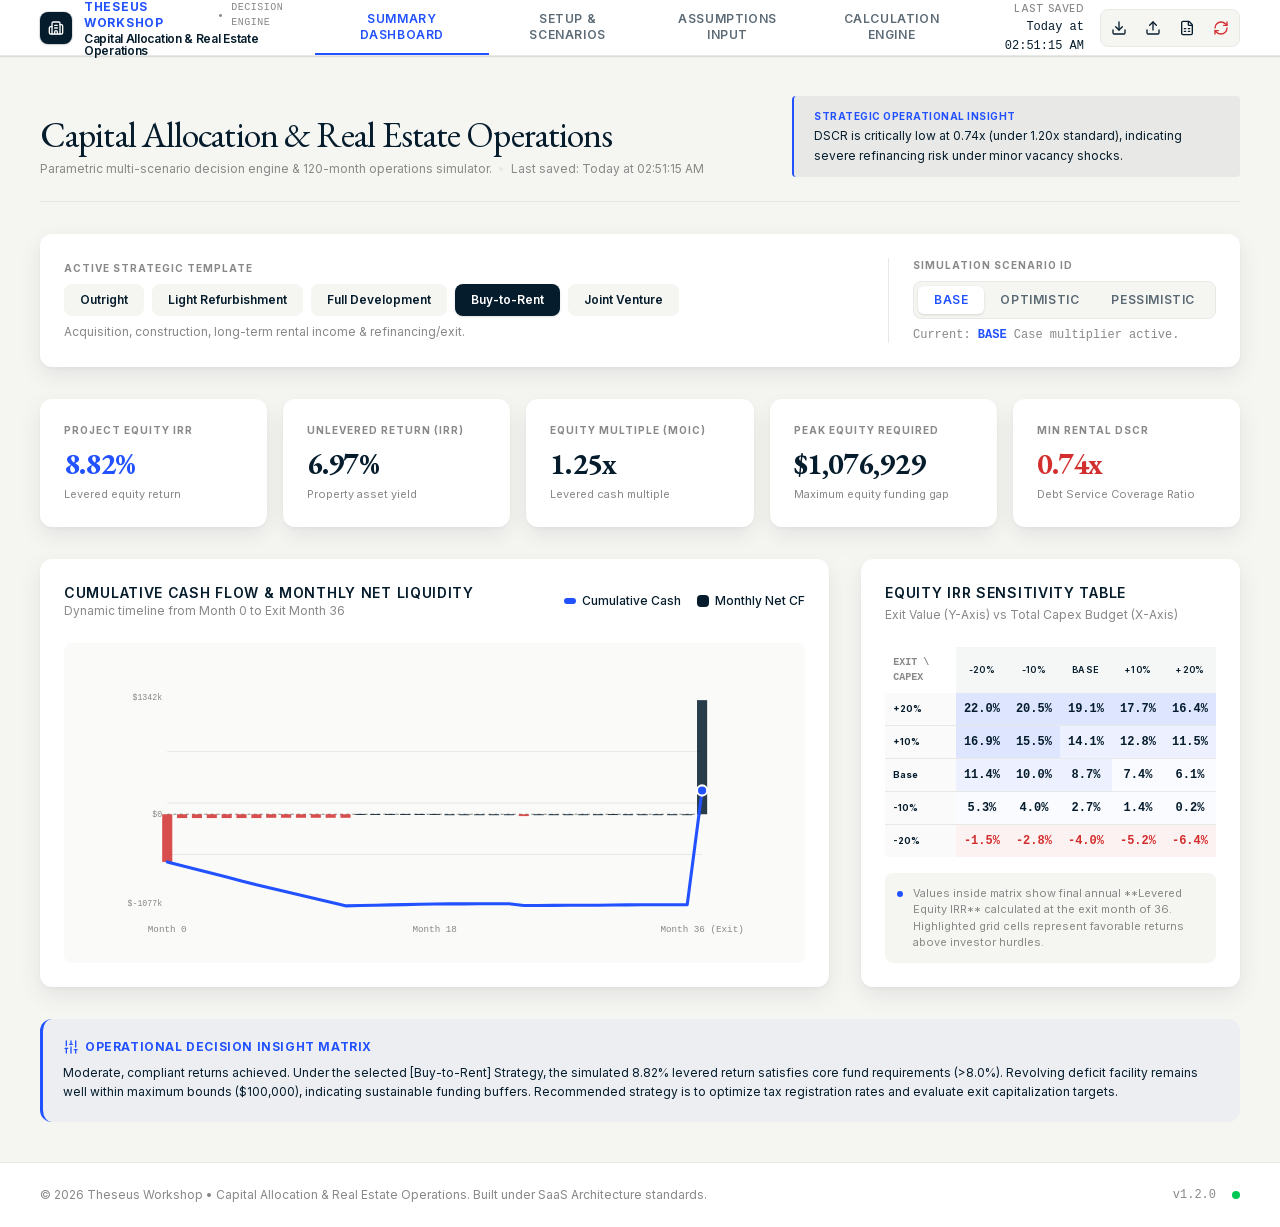
==== commit 905d662f: "Deploying to gh-pages from @ HyVoid/Real-Estate-Valuation-all-in-one-calculator@6f1ba7b03309fe548718" ====
--- a/index.html
+++ b/index.html
@@ -1 +1 @@
-<!DOCTYPE html><!--GlB0V60gTvmuIX0S0_opN--><html lang="en" class="__variable_431c15 __variable_d8ebd1"><head><meta charSet="utf-8"/><meta name="viewport" content="width=device-width, initial-scale=1"/><link rel="preload" href="./_next/static/media/c679f70df756412c-s.p.woff2" as="font" crossorigin="" type="font/woff2"/><link rel="preload" href="./_next/static/media/e4af272ccee01ff0-s.p.woff2" as="font" crossorigin="" type="font/woff2"/><link rel="stylesheet" href="./_next/static/css/00d7badc9d81897d.css" data-precedence="next"/><link rel="preload" as="script" fetchPriority="low" href="./_next/static/chunks/webpack-733e47fbf3b9fbbc.js"/><script src="./_next/static/chunks/4bd1b696-21f374d1156f834a.js" async=""></script><script src="./_next/static/chunks/255-d98a8cbc9cb07ed7.js" async=""></script><script src="./_next/static/chunks/main-app-06ca8721d2de9751.js" async=""></script><script src="./_next/static/chunks/app/page-3c8d33b24c280221.js" async=""></script><meta name="next-size-adjust" content=""/><title>Theseus Workshop | Capital Allocation &amp; Real Estate Operations</title><meta name="description" content="Parametric multi-scenario decision engine &amp; 120-month operations simulator for capital allocation and real estate operations by Theseus Workshop."/><meta property="og:title" content="Theseus Workshop | Capital Allocation &amp; Real Estate Operations"/><meta property="og:description" content="Parametric multi-scenario decision engine &amp; 120-month operations simulator for capital allocation and real estate operations by Theseus Workshop."/><meta property="og:type" content="website"/><meta name="twitter:card" content="summary_large_image"/><meta name="twitter:title" content="Theseus Workshop | Capital Allocation &amp; Real Estate Operations"/><meta name="twitter:description" content="Parametric multi-scenario decision engine &amp; 120-month operations simulator for capital allocation and real estate operations by Theseus Workshop."/><script src="./_next/static/chunks/polyfills-42372ed130431b0a.js" noModule=""></script></head><body class="bg-[#F5F5F2] text-[#1A1A2E] antialiased"><div hidden=""><!--$--><!--/$--></div><div class="min-h-screen bg-[#F5F5F2] flex flex-col font-sans selection:bg-[#2251FF]/20 selection:text-[#051C2C]"><header class="sticky top-0 z-40 h-[56px] bg-white border-b border-[#E8E8E6] shadow-[0_1px_3px_rgba(5,28,44,0.06),0_1px_0px_rgba(5,28,44,0.08)]"><div class="max-w-[1400px] mx-auto h-full px-10 flex items-center justify-between"><div class="flex items-center gap-3"><div class="w-8 h-8 rounded-[8px] bg-[#051C2C] flex items-center justify-center text-white shrink-0 shadow-sm ring-1 ring-[#051C2C]/10"><svg xmlns="http://www.w3.org/2000/svg" width="24" height="24" viewBox="0 0 24 24" fill="none" stroke="currentColor" stroke-width="2" stroke-linecap="round" stroke-linejoin="round" class="lucide lucide-building2 lucide-building-2 w-4 h-4 text-white" aria-hidden="true"><path d="M10 12h4"></path><path d="M10 8h4"></path><path d="M14 21v-3a2 2 0 0 0-4 0v3"></path><path d="M6 10H4a2 2 0 0 0-2 2v7a2 2 0 0 0 2 2h16a2 2 0 0 0 2-2V9a2 2 0 0 0-2-2h-2"></path><path d="M6 21V5a2 2 0 0 1 2-2h8a2 2 0 0 1 2 2v16"></path></svg></div><div class="flex flex-col justify-center"><div class="flex items-center gap-2"><span class="text-xs font-bold tracking-[0.06em] uppercase text-[#2251FF]">Theseus Workshop</span><span class="text-[#888888] text-[10px]">•</span><span class="text-[10px] font-mono text-[#888888] uppercase tracking-wider">Decision Engine</span></div><h1 class="text-xs font-semibold tracking-tight text-[#051C2C] leading-none mt-0.5">Capital Allocation &amp; Real Estate Operations</h1></div></div><nav class="flex h-full items-center"><button class="h-full px-5 text-xs font-semibold tracking-wider uppercase flex items-center justify-center border-b-2 transition-all relative border-[#2251FF] text-[#2251FF]">Summary Dashboard<span class="absolute bottom-[-2px] left-0 right-0 h-[2px] bg-[#2251FF] animate-pulse"></span></button><button class="h-full px-5 text-xs font-semibold tracking-wider uppercase flex items-center justify-center border-b-2 transition-all relative border-transparent text-[#051C2C]/65 hover:text-[#051C2C]">Setup &amp; Scenarios</button><button class="h-full px-5 text-xs font-semibold tracking-wider uppercase flex items-center justify-center border-b-2 transition-all relative border-transparent text-[#051C2C]/65 hover:text-[#051C2C]">Assumptions Input</button><button class="h-full px-5 text-xs font-semibold tracking-wider uppercase flex items-center justify-center border-b-2 transition-all relative border-transparent text-[#051C2C]/65 hover:text-[#051C2C]">Calculation Engine</button></nav><div class="flex items-center gap-4"><div class="text-right"><span class="text-[10px] uppercase text-[#888888] block tracking-[0.05em] font-medium">Last Saved</span><span class="text-xs font-mono font-medium text-[#051C2C]">Never</span></div><div class="flex items-center gap-1.5 bg-[#F5F5F2] p-1 rounded-[8px] border border-[#E8E8E6]"><button title="Export Backup JSON" class="p-1.5 hover:bg-white rounded-[6px] text-[#051C2C] hover:text-[#2251FF] transition-all cursor-pointer"><svg xmlns="http://www.w3.org/2000/svg" width="24" height="24" viewBox="0 0 24 24" fill="none" stroke="currentColor" stroke-width="2" stroke-linecap="round" stroke-linejoin="round" class="lucide lucide-download w-4 h-4" aria-hidden="true"><path d="M12 15V3"></path><path d="M21 15v4a2 2 0 0 1-2 2H5a2 2 0 0 1-2-2v-4"></path><path d="m7 10 5 5 5-5"></path></svg></button><label title="Import Backup JSON" class="p-1.5 hover:bg-white rounded-[6px] text-[#051C2C] hover:text-[#2251FF] transition-all cursor-pointer"><svg xmlns="http://www.w3.org/2000/svg" width="24" height="24" viewBox="0 0 24 24" fill="none" stroke="currentColor" stroke-width="2" stroke-linecap="round" stroke-linejoin="round" class="lucide lucide-upload w-4 h-4" aria-hidden="true"><path d="M12 3v12"></path><path d="m17 8-5-5-5 5"></path><path d="M21 15v4a2 2 0 0 1-2 2H5a2 2 0 0 1-2-2v-4"></path></svg><input type="file" accept=".json" class="hidden"/></label><button title="Bulk CSV Import" class="p-1.5 hover:bg-white rounded-[6px] text-[#051C2C] hover:text-[#2251FF] transition-all cursor-pointer"><svg xmlns="http://www.w3.org/2000/svg" width="24" height="24" viewBox="0 0 24 24" fill="none" stroke="currentColor" stroke-width="2" stroke-linecap="round" stroke-linejoin="round" class="lucide lucide-file-spreadsheet w-4 h-4" aria-hidden="true"><path d="M6 22a2 2 0 0 1-2-2V4a2 2 0 0 1 2-2h8a2.4 2.4 0 0 1 1.704.706l3.588 3.588A2.4 2.4 0 0 1 20 8v12a2 2 0 0 1-2 2z"></path><path d="M14 2v5a1 1 0 0 0 1 1h5"></path><path d="M8 13h2"></path><path d="M14 13h2"></path><path d="M8 17h2"></path><path d="M14 17h2"></path></svg></button><button title="Reset Data" class="p-1.5 hover:bg-white rounded-[6px] text-[#D32F2F] hover:bg-[#D32F2F]/10 transition-all cursor-pointer"><svg xmlns="http://www.w3.org/2000/svg" width="24" height="24" viewBox="0 0 24 24" fill="none" stroke="currentColor" stroke-width="2" stroke-linecap="round" stroke-linejoin="round" class="lucide lucide-refresh-cw w-4 h-4" aria-hidden="true"><path d="M3 12a9 9 0 0 1 9-9 9.75 9.75 0 0 1 6.74 2.74L21 8"></path><path d="M21 3v5h-5"></path><path d="M21 12a9 9 0 0 1-9 9 9.75 9.75 0 0 1-6.74-2.74L3 16"></path><path d="M8 16H3v5"></path></svg></button></div></div></div></header><main class="max-w-[1400px] w-full mx-auto px-10 py-10 flex-grow animate-fade-up"><div class="flex flex-col md:flex-row justify-between items-start md:items-end gap-6 mb-8 border-b border-[#E8E8E6] pb-6"><div class="title-set"><h2 class="font-heading-eb text-4xl font-normal text-[#051C2C] tracking-tight">Capital Allocation &amp; Real Estate Operations</h2><div class="text-[#888888] text-xs mt-1.5 flex items-center gap-1.5"><span>Parametric multi-scenario decision engine &amp; 120-month operations simulator.</span><span class="text-[#E8E8E6]">•</span><span>Last saved: <!-- -->Never</span></div></div><div class="bg-[#051C2C]/5 border-l-2 border-[#2251FF] px-5 py-3 rounded-[4px] max-w-md w-full shrink-0"><p class="text-xs text-[#051C2C] leading-relaxed"><strong class="text-[#2251FF] uppercase tracking-wider text-[10px] block mb-0.5 font-bold">Strategic Operational Insight</strong>DSCR is critically low at 0.74x (under 1.20x standard), indicating severe refinancing risk under minor vacancy shocks.</p></div></div><div class="bg-white rounded-[12px] p-6 mb-8 shadow-[0_2px_4px_rgba(5,28,44,0.04),0_8px_24px_rgba(5,28,44,0.08)] hover:translate-y-[-2px] transition-all duration-300"><div class="flex flex-col md:flex-row md:items-center justify-between gap-6"><div><label class="text-[10px] uppercase text-[#888888] font-bold tracking-widest block mb-2">ACTIVE STRATEGIC TEMPLATE</label><div class="flex flex-wrap gap-2"><button class="px-4 py-2 text-xs font-semibold rounded-[8px] transition-all cursor-pointer bg-[#F5F5F2] text-[#051C2C] hover:bg-[#E8E8E6]">Outright</button><button class="px-4 py-2 text-xs font-semibold rounded-[8px] transition-all cursor-pointer bg-[#F5F5F2] text-[#051C2C] hover:bg-[#E8E8E6]">Light Refurbishment</button><button class="px-4 py-2 text-xs font-semibold rounded-[8px] transition-all cursor-pointer bg-[#F5F5F2] text-[#051C2C] hover:bg-[#E8E8E6]">Full Development</button><button class="px-4 py-2 text-xs font-semibold rounded-[8px] transition-all cursor-pointer bg-[#051C2C] text-white shadow-sm">Buy-to-Rent</button><button class="px-4 py-2 text-xs font-semibold rounded-[8px] transition-all cursor-pointer bg-[#F5F5F2] text-[#051C2C] hover:bg-[#E8E8E6]">Joint Venture</button></div><p class="text-xs text-[#888888] mt-2">Acquisition, construction, long-term rental income &amp; refinancing/exit.</p></div><div class="border-l border-[#E8E8E6] pl-0 md:pl-6"><label class="text-[10px] uppercase text-[#888888] font-bold tracking-widest block mb-2">SIMULATION SCENARIO ID</label><div class="inline-flex rounded-[8px] bg-[#F5F5F2] p-1 border border-[#E8E8E6]"><button class="px-4 py-1.5 text-xs font-semibold rounded-[6px] tracking-wider uppercase transition-all cursor-pointer bg-white text-[#2251FF] shadow-sm font-bold">base</button><button class="px-4 py-1.5 text-xs font-semibold rounded-[6px] tracking-wider uppercase transition-all cursor-pointer text-[#051C2C]/65 hover:text-[#051C2C]">optimistic</button><button class="px-4 py-1.5 text-xs font-semibold rounded-[6px] tracking-wider uppercase transition-all cursor-pointer text-[#051C2C]/65 hover:text-[#051C2C]">pessimistic</button></div><div class="text-xs text-[#888888] mt-2 font-mono">Current: <span class="text-[#2251FF] font-bold">BASE</span> Case multiplier active.</div></div></div></div><div class="space-y-8"><div class="grid grid-cols-1 md:grid-cols-5 gap-4"><div class="bg-white rounded-[12px] p-6 shadow-[0_2px_4px_rgba(5,28,44,0.04),0_8px_24px_rgba(5,28,44,0.08)] hover:translate-y-[-2px] transition-all duration-300"><span class="text-[10px] uppercase text-[#888888] font-bold tracking-widest block">Project Equity IRR</span><h3 class="text-3xl font-bold font-kpi-eb text-[#2251FF] mt-2">8.82<!-- -->%</h3><span class="text-[11px] text-[#888888] mt-1 block">Levered equity return</span></div><div class="bg-white rounded-[12px] p-6 shadow-[0_2px_4px_rgba(5,28,44,0.04),0_8px_24px_rgba(5,28,44,0.08)] hover:translate-y-[-2px] transition-all duration-300"><span class="text-[10px] uppercase text-[#888888] font-bold tracking-widest block">Unlevered Return (IRR)</span><h3 class="text-3xl font-bold font-kpi-eb text-[#051C2C] mt-2">6.97<!-- -->%</h3><span class="text-[11px] text-[#888888] mt-1 block">Property asset yield</span></div><div class="bg-white rounded-[12px] p-6 shadow-[0_2px_4px_rgba(5,28,44,0.04),0_8px_24px_rgba(5,28,44,0.08)] hover:translate-y-[-2px] transition-all duration-300"><span class="text-[10px] uppercase text-[#888888] font-bold tracking-widest block">Equity Multiple (MoIC)</span><h3 class="text-3xl font-bold font-kpi-eb text-[#051C2C] mt-2">1.25<!-- -->x</h3><span class="text-[11px] text-[#888888] mt-1 block">Levered cash multiple</span></div><div class="bg-white rounded-[12px] p-6 shadow-[0_2px_4px_rgba(5,28,44,0.04),0_8px_24px_rgba(5,28,44,0.08)] hover:translate-y-[-2px] transition-all duration-300"><span class="text-[10px] uppercase text-[#888888] font-bold tracking-widest block">Peak Equity Required</span><h3 class="text-3xl font-bold font-kpi-eb text-[#051C2C] mt-2">$<!-- -->1,076,929</h3><span class="text-[11px] text-[#888888] mt-1 block">Maximum equity funding gap</span></div><div class="bg-white rounded-[12px] p-6 shadow-[0_2px_4px_rgba(5,28,44,0.04),0_8px_24px_rgba(5,28,44,0.08)] hover:translate-y-[-2px] transition-all duration-300"><span class="text-[10px] uppercase text-[#888888] font-bold tracking-widest block">Min Rental DSCR</span><h3 class="text-3xl font-bold font-kpi-eb mt-2 text-[#D32F2F]">0.74<!-- -->x</h3><span class="text-[11px] text-[#888888] mt-1 block">Debt Service Coverage Ratio</span></div></div><div class="grid grid-cols-1 lg:grid-cols-3 gap-8"><div class="lg:col-span-2 bg-white rounded-[12px] p-6 shadow-[0_2px_4px_rgba(5,28,44,0.04),0_8px_24px_rgba(5,28,44,0.08)]"><div class="flex items-center justify-between mb-6"><div><h4 class="text-sm font-semibold uppercase tracking-wider text-[#051C2C]">Cumulative Cash Flow &amp; Monthly Net Liquidity</h4><p class="text-xs text-[#888888]">Dynamic timeline from Month 0 to Exit Month <!-- -->36</p></div><div class="flex items-center gap-4 text-xs font-medium"><div class="flex items-center gap-1.5"><span class="w-3 h-1.5 bg-[#2251FF] rounded-sm"></span><span class="text-[#051C2C]">Cumulative Cash</span></div><div class="flex items-center gap-1.5"><span class="w-3 h-3 bg-[#051C2C] rounded-sm"></span><span class="text-[#051C2C]">Monthly Net CF</span></div></div></div><div class="relative w-full h-[320px] bg-[#F5F5F2]/50 rounded-[8px] p-4"><svg viewBox="0 0 600 280" class="w-full h-full"><line x1="40" y1="150.94183793961423" x2="560" y2="150.94183793961423" stroke="#888888" stroke-width="1" stroke-dasharray="3,3"></line><line x1="40" y1="190" x2="560" y2="190" stroke="#E8E8E6" stroke-width="1"></line><line x1="40" y1="140" x2="560" y2="140" stroke="#E8E8E6" stroke-width="1"></line><line x1="40" y1="90" x2="560" y2="90" stroke="#E8E8E6" stroke-width="1"></line><rect x="35.08108108108108" y="150.94183793961423" width="9.837837837837837" height="46.30996886287818" fill="#D32F2F" opacity="0.85"></rect><rect x="49.525525525525524" y="150.94183793961423" width="9.837837837837837" height="3.693285356993897" fill="#D32F2F" opacity="0.85"></rect><rect x="63.969969969969966" y="150.94183793961423" width="9.837837837837837" height="3.693285356993897" fill="#D32F2F" opacity="0.85"></rect><rect x="78.41441441441441" y="150.94183793961423" width="9.837837837837837" height="3.693285356993897" fill="#D32F2F" opacity="0.85"></rect><rect x="92.85885885885885" y="150.94183793961423" width="9.837837837837837" height="3.693285356993897" fill="#D32F2F" opacity="0.85"></rect><rect x="107.30330330330331" y="150.94183793961423" width="9.837837837837837" height="3.693285356993897" fill="#D32F2F" opacity="0.85"></rect><rect x="121.74774774774774" y="150.94183793961423" width="9.837837837837837" height="3.693285356993897" fill="#D32F2F" opacity="0.85"></rect><rect x="136.1921921921922" y="150.94183793961423" width="9.837837837837837" height="3.431413509257368" fill="#D32F2F" opacity="0.85"></rect><rect x="150.63663663663664" y="150.94183793961423" width="9.837837837837837" height="3.431413509257368" fill="#D32F2F" opacity="0.85"></rect><rect x="165.0810810810811" y="150.94183793961423" width="9.837837837837837" height="3.431413509257368" fill="#D32F2F" opacity="0.85"></rect><rect x="179.52552552552555" y="150.94183793961423" width="9.837837837837837" height="3.431413509257368" fill="#D32F2F" opacity="0.85"></rect><rect x="193.96996996997" y="150.94183793961423" width="9.837837837837837" height="3.431413509257368" fill="#D32F2F" opacity="0.85"></rect><rect x="208.4144144144144" y="150.94183793961423" width="9.837837837837837" height="3.431413509257368" fill="#D32F2F" opacity="0.85"></rect><rect x="222.85885885885887" y="150.63228805939605" width="9.837837837837837" height="1" fill="#051C2C" opacity="0.85"></rect><rect x="237.30330330330332" y="150.63228805939605" width="9.837837837837837" height="1" fill="#051C2C" opacity="0.85"></rect><rect x="251.74774774774778" y="150.63228805939605" width="9.837837837837837" height="1" fill="#051C2C" opacity="0.85"></rect><rect x="266.1921921921922" y="150.63228805939605" width="9.837837837837837" height="1" fill="#051C2C" opacity="0.85"></rect><rect x="280.63663663663664" y="150.63228805939605" width="9.837837837837837" height="1" fill="#051C2C" opacity="0.85"></rect><rect x="295.0810810810811" y="150.63228805939605" width="9.837837837837837" height="1" fill="#051C2C" opacity="0.85"></rect><rect x="309.52552552552555" y="150.89415990713258" width="9.837837837837837" height="1" fill="#051C2C" opacity="0.85"></rect><rect x="323.96996996997" y="150.89415990713258" width="9.837837837837837" height="1" fill="#051C2C" opacity="0.85"></rect><rect x="338.41441441441447" y="150.89415990713258" width="9.837837837837837" height="1" fill="#051C2C" opacity="0.85"></rect><rect x="352.8588588588589" y="150.89415990713258" width="9.837837837837837" height="1" fill="#051C2C" opacity="0.85"></rect><rect x="367.30330330330327" y="150.89415990713258" width="9.837837837837837" height="1" fill="#051C2C" opacity="0.85"></rect><rect x="381.7477477477477" y="150.94183793961423" width="9.837837837837837" height="1.7716421728457021" fill="#D32F2F" opacity="0.85"></rect><rect x="396.1921921921922" y="150.87695244584506" width="9.837837837837837" height="1" fill="#051C2C" opacity="0.85"></rect><rect x="410.63663663663664" y="150.87695244584506" width="9.837837837837837" height="1" fill="#051C2C" opacity="0.85"></rect><rect x="425.0810810810811" y="150.87695244584506" width="9.837837837837837" height="1" fill="#051C2C" opacity="0.85"></rect><rect x="439.52552552552555" y="150.87695244584506" width="9.837837837837837" height="1" fill="#051C2C" opacity="0.85"></rect><rect x="453.96996996997" y="150.87695244584506" width="9.837837837837837" height="1" fill="#051C2C" opacity="0.85"></rect><rect x="468.41441441441447" y="150.71155969990622" width="9.837837837837837" height="1" fill="#051C2C" opacity="0.85"></rect><rect x="482.8588588588589" y="150.87695244584506" width="9.837837837837837" height="1" fill="#051C2C" opacity="0.85"></rect><rect x="497.30330330330327" y="150.87695244584506" width="9.837837837837837" height="1" fill="#051C2C" opacity="0.85"></rect><rect x="511.7477477477477" y="150.87695244584506" width="9.837837837837837" height="1" fill="#051C2C" opacity="0.85"></rect><rect x="526.1921921921921" y="150.87695244584506" width="9.837837837837837" height="1" fill="#051C2C" opacity="0.85"></rect><rect x="540.6366366366366" y="150.87695244584506" width="9.837837837837837" height="1" fill="#051C2C" opacity="0.85"></rect><rect x="555.081081081081" y="40" width="9.837837837837837" height="110.94183793961423" fill="#051C2C" opacity="0.85"></rect><path d="M 40 197.2518068024924 L 54.44444444444444 200.9450921594863 L 68.88888888888889 204.6383775164802 L 83.33333333333333 208.3316628734741 L 97.77777777777777 212.02494823046797 L 112.22222222222223 215.71823358746187 L 126.66666666666666 219.41151894445574 L 141.11111111111111 222.8429324537131 L 155.55555555555554 226.2743459629705 L 170 229.70575947222787 L 184.44444444444446 233.13717298148524 L 198.8888888888889 236.56858649074263 L 213.33333333333331 240 L 227.77777777777777 239.69045011978181 L 242.22222222222223 239.38090023956363 L 256.6666666666667 239.07135035934544 L 271.1111111111111 238.76180047912726 L 285.55555555555554 238.45225059890907 L 300 238.14270071869086 L 314.44444444444446 238.0950226862092 L 328.8888888888889 238.04734465372755 L 343.33333333333337 237.99966662124586 L 357.7777777777778 237.9519885887642 L 372.2222222222222 237.90431055628252 L 386.66666666666663 239.67595272912823 L 401.1111111111111 239.61106723535906 L 415.55555555555554 239.54618174158992 L 430 239.48129624782078 L 444.44444444444446 239.4164107540516 L 458.8888888888889 239.35152526028247 L 473.33333333333337 239.12124702057446 L 487.7777777777778 239.05636152680532 L 502.2222222222222 238.99147603303615 L 516.6666666666666 238.926590539267 L 531.1111111111111 238.86170504549784 L 545.5555555555555 238.7968195517287 L 560 127.85498161211449" fill="none" stroke="#2251FF" stroke-width="3" stroke-linecap="round" stroke-linejoin="round"></path><circle cx="560" cy="127.85498161211449" r="5" fill="#2251FF" stroke="#FFFFFF" stroke-width="2"></circle><text x="40" y="265" fill="#888888" font-size="9" text-anchor="middle" class="font-mono">Month 0</text><text x="300" y="265" fill="#888888" font-size="9" text-anchor="middle" class="font-mono">Month <!-- -->18</text><text x="560" y="265" fill="#888888" font-size="9" text-anchor="middle" class="font-mono">Month <!-- -->36<!-- --> (Exit)</text><text x="35" y="40" fill="#888888" font-size="8" text-anchor="end" class="font-mono">$<!-- -->1342<!-- -->k</text><text x="35" y="153.94183793961423" fill="#888888" font-size="8" text-anchor="end" class="font-mono">$0</text><text x="35" y="240" fill="#888888" font-size="8" text-anchor="end" class="font-mono">$<!-- -->-1077<!-- -->k</text></svg></div></div><div class="bg-white rounded-[12px] p-6 shadow-[0_2px_4px_rgba(5,28,44,0.04),0_8px_24px_rgba(5,28,44,0.08)]"><h4 class="text-sm font-semibold uppercase tracking-wider text-[#051C2C] mb-1">Equity IRR Sensitivity Table</h4><p class="text-xs text-[#888888] mb-6">Exit Value (Y-Axis) vs Total Capex Budget (X-Axis)</p><div class="overflow-x-auto"><table class="w-full text-center border-collapse"><thead><tr><th class="p-2 text-[10px] font-bold text-[#888888] font-mono text-left">EXIT \ CAPEX</th><th class="p-2 text-[9px] uppercase tracking-wider font-semibold text-[#051C2C] bg-[rgba(5,28,44,0.04)]">-20%</th><th class="p-2 text-[9px] uppercase tracking-wider font-semibold text-[#051C2C] bg-[rgba(5,28,44,0.04)]">-10%</th><th class="p-2 text-[9px] uppercase tracking-wider font-semibold text-[#051C2C] bg-[rgba(5,28,44,0.04)]">Base</th><th class="p-2 text-[9px] uppercase tracking-wider font-semibold text-[#051C2C] bg-[rgba(5,28,44,0.04)]">+10%</th><th class="p-2 text-[9px] uppercase tracking-wider font-semibold text-[#051C2C] bg-[rgba(5,28,44,0.04)]">+20%</th></tr></thead><tbody class="divide-y divide-[#E8E8E6]"><tr class="hover:bg-[#F5F5F2]/50 transition-all"><td class="p-2 text-[9px] font-bold text-left text-[#051C2C] bg-[rgba(5,28,44,0.02)]">+20%</td><td style="background-color:rgba(34, 81, 255, 0.15)" class="p-2 text-xs font-mono font-semibold transition-all hover:scale-[1.08] hover:brightness-95 text-[#051C2C]">22.0<!-- -->%</td><td style="background-color:rgba(34, 81, 255, 0.15)" class="p-2 text-xs font-mono font-semibold transition-all hover:scale-[1.08] hover:brightness-95 text-[#051C2C]">20.5<!-- -->%</td><td style="background-color:rgba(34, 81, 255, 0.15)" class="p-2 text-xs font-mono font-semibold transition-all hover:scale-[1.08] hover:brightness-95 text-[#051C2C]">19.1<!-- -->%</td><td style="background-color:rgba(34, 81, 255, 0.15)" class="p-2 text-xs font-mono font-semibold transition-all hover:scale-[1.08] hover:brightness-95 text-[#051C2C]">17.7<!-- -->%</td><td style="background-color:rgba(34, 81, 255, 0.15)" class="p-2 text-xs font-mono font-semibold transition-all hover:scale-[1.08] hover:brightness-95 text-[#051C2C]">16.4<!-- -->%</td></tr><tr class="hover:bg-[#F5F5F2]/50 transition-all"><td class="p-2 text-[9px] font-bold text-left text-[#051C2C] bg-[rgba(5,28,44,0.02)]">+10%</td><td style="background-color:rgba(34, 81, 255, 0.15)" class="p-2 text-xs font-mono font-semibold transition-all hover:scale-[1.08] hover:brightness-95 text-[#051C2C]">16.9<!-- -->%</td><td style="background-color:rgba(34, 81, 255, 0.15)" class="p-2 text-xs font-mono font-semibold transition-all hover:scale-[1.08] hover:brightness-95 text-[#051C2C]">15.5<!-- -->%</td><td style="background-color:rgba(34, 81, 255, 0.08)" class="p-2 text-xs font-mono font-semibold transition-all hover:scale-[1.08] hover:brightness-95 text-[#051C2C]">14.1<!-- -->%</td><td style="background-color:rgba(34, 81, 255, 0.08)" class="p-2 text-xs font-mono font-semibold transition-all hover:scale-[1.08] hover:brightness-95 text-[#051C2C]">12.8<!-- -->%</td><td style="background-color:rgba(34, 81, 255, 0.08)" class="p-2 text-xs font-mono font-semibold transition-all hover:scale-[1.08] hover:brightness-95 text-[#051C2C]">11.5<!-- -->%</td></tr><tr class="hover:bg-[#F5F5F2]/50 transition-all"><td class="p-2 text-[9px] font-bold text-left text-[#051C2C] bg-[rgba(5,28,44,0.02)]">Base</td><td style="background-color:rgba(34, 81, 255, 0.08)" class="p-2 text-xs font-mono font-semibold transition-all hover:scale-[1.08] hover:brightness-95 text-[#051C2C]">11.4<!-- -->%</td><td style="background-color:rgba(34, 81, 255, 0.08)" class="p-2 text-xs font-mono font-semibold transition-all hover:scale-[1.08] hover:brightness-95 text-[#051C2C]">10.0<!-- -->%</td><td style="background-color:rgba(34, 81, 255, 0.08)" class="p-2 text-xs font-mono font-semibold transition-all hover:scale-[1.08] hover:brightness-95 text-[#051C2C]">8.7<!-- -->%</td><td style="background-color:rgba(34, 81, 255, 0.02)" class="p-2 text-xs font-mono font-semibold transition-all hover:scale-[1.08] hover:brightness-95 text-[#051C2C]">7.4<!-- -->%</td><td style="background-color:rgba(34, 81, 255, 0.02)" class="p-2 text-xs font-mono font-semibold transition-all hover:scale-[1.08] hover:brightness-95 text-[#051C2C]">6.1<!-- -->%</td></tr><tr class="hover:bg-[#F5F5F2]/50 transition-all"><td class="p-2 text-[9px] font-bold text-left text-[#051C2C] bg-[rgba(5,28,44,0.02)]">-10%</td><td style="background-color:rgba(34, 81, 255, 0.02)" class="p-2 text-xs font-mono font-semibold transition-all hover:scale-[1.08] hover:brightness-95 text-[#051C2C]">5.3<!-- -->%</td><td style="background-color:rgba(34, 81, 255, 0.02)" class="p-2 text-xs font-mono font-semibold transition-all hover:scale-[1.08] hover:brightness-95 text-[#051C2C]">4.0<!-- -->%</td><td style="background-color:rgba(34, 81, 255, 0.02)" class="p-2 text-xs font-mono font-semibold transition-all hover:scale-[1.08] hover:brightness-95 text-[#051C2C]">2.7<!-- -->%</td><td style="background-color:rgba(34, 81, 255, 0.02)" class="p-2 text-xs font-mono font-semibold transition-all hover:scale-[1.08] hover:brightness-95 text-[#051C2C]">1.4<!-- -->%</td><td style="background-color:rgba(34, 81, 255, 0.02)" class="p-2 text-xs font-mono font-semibold transition-all hover:scale-[1.08] hover:brightness-95 text-[#051C2C]">0.2<!-- -->%</td></tr><tr class="hover:bg-[#F5F5F2]/50 transition-all"><td class="p-2 text-[9px] font-bold text-left text-[#051C2C] bg-[rgba(5,28,44,0.02)]">-20%</td><td style="background-color:rgba(211, 47, 47, 0.06)" class="p-2 text-xs font-mono font-semibold transition-all hover:scale-[1.08] hover:brightness-95 text-[#D32F2F]">-1.5<!-- -->%</td><td style="background-color:rgba(211, 47, 47, 0.06)" class="p-2 text-xs font-mono font-semibold transition-all hover:scale-[1.08] hover:brightness-95 text-[#D32F2F]">-2.8<!-- -->%</td><td style="background-color:rgba(211, 47, 47, 0.06)" class="p-2 text-xs font-mono font-semibold transition-all hover:scale-[1.08] hover:brightness-95 text-[#D32F2F]">-4.0<!-- -->%</td><td style="background-color:rgba(211, 47, 47, 0.06)" class="p-2 text-xs font-mono font-semibold transition-all hover:scale-[1.08] hover:brightness-95 text-[#D32F2F]">-5.2<!-- -->%</td><td style="background-color:rgba(211, 47, 47, 0.06)" class="p-2 text-xs font-mono font-semibold transition-all hover:scale-[1.08] hover:brightness-95 text-[#D32F2F]">-6.4<!-- -->%</td></tr></tbody></table></div><div class="mt-4 p-3 bg-[#F5F5F2] rounded-[8px] flex items-start gap-2.5"><div class="w-1.5 h-1.5 bg-[#2251FF] rounded-full mt-1.5 shrink-0"></div><p class="text-[11px] text-[#888888]">Values inside matrix show final annual **Levered Equity IRR** calculated at the exit month of <!-- -->36<!-- -->. Highlighted grid cells represent favorable returns above investor hurdles.</p></div></div></div><div class="p-5 bg-[rgba(34,81,255,0.04)] rounded-[12px] border-l-[3px] border-[#2251FF]"><h4 class="text-xs font-bold uppercase tracking-wider text-[#2251FF] flex items-center gap-1.5 mb-2"><svg xmlns="http://www.w3.org/2000/svg" width="24" height="24" viewBox="0 0 24 24" fill="none" stroke="currentColor" stroke-width="2" stroke-linecap="round" stroke-linejoin="round" class="lucide lucide-sliders-vertical w-4 h-4" aria-hidden="true"><path d="M10 8h4"></path><path d="M12 21v-9"></path><path d="M12 8V3"></path><path d="M17 16h4"></path><path d="M19 12V3"></path><path d="M19 21v-5"></path><path d="M3 14h4"></path><path d="M5 10V3"></path><path d="M5 21v-7"></path></svg> Operational Decision Insight Matrix</h4><p class="text-xs text-[#051C2C] leading-relaxed">Moderate, compliant returns achieved. Under the selected [Buy-to-Rent] Strategy, the simulated 8.82% levered return satisfies core fund requirements (&gt;8.0%). Revolving deficit facility remains well within maximum bounds ($100,000), indicating sustainable funding buffers. Recommended strategy is to optimize tax registration rates and evaluate exit capitalization targets.</p></div></div></main><footer class="py-6 border-t border-[#E8E8E6] bg-white"><div class="max-w-[1400px] mx-auto px-10 flex items-center justify-between text-xs text-[#888888]"><p>© 2026 Theseus Workshop • Capital Allocation &amp; Real Estate Operations. Built under SaaS Architecture standards.</p><div class="flex items-center gap-4"><span class="font-mono">v1.2.0</span><span class="w-2 h-2 rounded-full bg-[#00C853]" title="Operational Database Online"></span></div></div></footer></div><!--$--><!--/$--><script src="./_next/static/chunks/webpack-733e47fbf3b9fbbc.js" id="_R_" async=""></script><script>(self.__next_f=self.__next_f||[]).push([0])</script><script>self.__next_f.push([1,"1:\"$Sreact.fragment\"\n2:I[9766,[],\"\"]\n3:I[8924,[],\"\"]\n4:I[1959,[],\"ClientPageRoot\"]\n5:I[5704,[\"974\",\"static/chunks/app/page-3c8d33b24c280221.js\"],\"default\"]\n8:I[4431,[],\"OutletBoundary\"]\na:I[5278,[],\"AsyncMetadataOutlet\"]\nc:I[4431,[],\"ViewportBoundary\"]\ne:I[4431,[],\"MetadataBoundary\"]\nf:\"$Sreact.suspense\"\n11:I[7150,[],\"\"]\n:HL[\"./_next/static/media/c679f70df756412c-s.p.woff2\",\"font\",{\"crossOrigin\":\"\",\"type\":\"font/woff2\"}]\n:HL[\"./_next/static/media/e4af272ccee01ff0-s.p.woff2\",\"font\",{\"crossOrigin\":\"\",\"type\":\"font/woff2\"}]\n:HL[\"./_next/static/css/00d7badc9d81897d.css\",\"style\"]\n"])</script><script>self.__next_f.push([1,"0:{\"P\":null,\"b\":\"GlB0V60gTvmuIX0S0_opN\",\"p\":\"\",\"c\":[\"\",\"\"],\"i\":false,\"f\":[[[\"\",{\"children\":[\"__PAGE__\",{}]},\"$undefined\",\"$undefined\",true],[\"\",[\"$\",\"$1\",\"c\",{\"children\":[[[\"$\",\"link\",\"0\",{\"rel\":\"stylesheet\",\"href\":\"./_next/static/css/00d7badc9d81897d.css\",\"precedence\":\"next\",\"crossOrigin\":\"$undefined\",\"nonce\":\"$undefined\"}]],[\"$\",\"html\",null,{\"lang\":\"en\",\"className\":\"__variable_431c15 __variable_d8ebd1\",\"children\":[\"$\",\"body\",null,{\"suppressHydrationWarning\":true,\"className\":\"bg-[#F5F5F2] text-[#1A1A2E] antialiased\",\"children\":[\"$\",\"$L2\",null,{\"parallelRouterKey\":\"children\",\"error\":\"$undefined\",\"errorStyles\":\"$undefined\",\"errorScripts\":\"$undefined\",\"template\":[\"$\",\"$L3\",null,{}],\"templateStyles\":\"$undefined\",\"templateScripts\":\"$undefined\",\"notFound\":[[[\"$\",\"title\",null,{\"children\":\"404: This page could not be found.\"}],[\"$\",\"div\",null,{\"style\":{\"fontFamily\":\"system-ui,\\\"Segoe UI\\\",Roboto,Helvetica,Arial,sans-serif,\\\"Apple Color Emoji\\\",\\\"Segoe UI Emoji\\\"\",\"height\":\"100vh\",\"textAlign\":\"center\",\"display\":\"flex\",\"flexDirection\":\"column\",\"alignItems\":\"center\",\"justifyContent\":\"center\"},\"children\":[\"$\",\"div\",null,{\"children\":[[\"$\",\"style\",null,{\"dangerouslySetInnerHTML\":{\"__html\":\"body{color:#000;background:#fff;margin:0}.next-error-h1{border-right:1px solid rgba(0,0,0,.3)}@media (prefers-color-scheme:dark){body{color:#fff;background:#000}.next-error-h1{border-right:1px solid rgba(255,255,255,.3)}}\"}}],[\"$\",\"h1\",null,{\"className\":\"next-error-h1\",\"style\":{\"display\":\"inline-block\",\"margin\":\"0 20px 0 0\",\"padding\":\"0 23px 0 0\",\"fontSize\":24,\"fontWeight\":500,\"verticalAlign\":\"top\",\"lineHeight\":\"49px\"},\"children\":404}],[\"$\",\"div\",null,{\"style\":{\"display\":\"inline-block\"},\"children\":[\"$\",\"h2\",null,{\"style\":{\"fontSize\":14,\"fontWeight\":400,\"lineHeight\":\"49px\",\"margin\":0},\"children\":\"This page could not be found.\"}]}]]}]}]],[]],\"forbidden\":\"$undefined\",\"unauthorized\":\"$undefined\"}]}]}]]}],{\"children\":[\"__PAGE__\",[\"$\",\"$1\",\"c\",{\"children\":[[\"$\",\"$L4\",null,{\"Component\":\"$5\",\"searchParams\":{},\"params\":{},\"promises\":[\"$@6\",\"$@7\"]}],null,[\"$\",\"$L8\",null,{\"children\":[\"$L9\",[\"$\",\"$La\",null,{\"promise\":\"$@b\"}]]}]]}],{},null,false]},null,false],[\"$\",\"$1\",\"h\",{\"children\":[null,[[\"$\",\"$Lc\",null,{\"children\":\"$Ld\"}],[\"$\",\"meta\",null,{\"name\":\"next-size-adjust\",\"content\":\"\"}]],[\"$\",\"$Le\",null,{\"children\":[\"$\",\"div\",null,{\"hidden\":true,\"children\":[\"$\",\"$f\",null,{\"fallback\":null,\"children\":\"$L10\"}]}]}]]}],false]],\"m\":\"$undefined\",\"G\":[\"$11\",[]],\"s\":false,\"S\":true}\n"])</script><script>self.__next_f.push([1,"6:{}\n7:\"$0:f:0:1:2:children:1:props:children:0:props:params\"\n"])</script><script>self.__next_f.push([1,"d:[[\"$\",\"meta\",\"0\",{\"charSet\":\"utf-8\"}],[\"$\",\"meta\",\"1\",{\"name\":\"viewport\",\"content\":\"width=device-width, initial-scale=1\"}]]\n9:null\n"])</script><script>self.__next_f.push([1,"b:{\"metadata\":[[\"$\",\"title\",\"0\",{\"children\":\"Theseus Workshop | Capital Allocation \u0026 Real Estate Operations\"}],[\"$\",\"meta\",\"1\",{\"name\":\"description\",\"content\":\"Parametric multi-scenario decision engine \u0026 120-month operations simulator for capital allocation and real estate operations by Theseus Workshop.\"}],[\"$\",\"meta\",\"2\",{\"property\":\"og:title\",\"content\":\"Theseus Workshop | Capital Allocation \u0026 Real Estate Operations\"}],[\"$\",\"meta\",\"3\",{\"property\":\"og:description\",\"content\":\"Parametric multi-scenario decision engine \u0026 120-month operations simulator for capital allocation and real estate operations by Theseus Workshop.\"}],[\"$\",\"meta\",\"4\",{\"property\":\"og:type\",\"content\":\"website\"}],[\"$\",\"meta\",\"5\",{\"name\":\"twitter:card\",\"content\":\"summary_large_image\"}],[\"$\",\"meta\",\"6\",{\"name\":\"twitter:title\",\"content\":\"Theseus Workshop | Capital Allocation \u0026 Real Estate Operations\"}],[\"$\",\"meta\",\"7\",{\"name\":\"twitter:description\",\"content\":\"Parametric multi-scenario decision engine \u0026 120-month operations simulator for capital allocation and real estate operations by Theseus Workshop.\"}]],\"error\":null,\"digest\":\"$undefined\"}\n"])</script><script>self.__next_f.push([1,"10:\"$b:metadata\"\n"])</script></body></html>+<!DOCTYPE html><!--MT1oi1VAXg4UnE_8RRifq--><html lang="en" class="__variable_431c15 __variable_d8ebd1"><head><meta charSet="utf-8"/><meta name="viewport" content="width=device-width, initial-scale=1"/><link rel="preload" href="./_next/static/media/c679f70df756412c-s.p.woff2" as="font" crossorigin="" type="font/woff2"/><link rel="preload" href="./_next/static/media/e4af272ccee01ff0-s.p.woff2" as="font" crossorigin="" type="font/woff2"/><link rel="stylesheet" href="./_next/static/css/00d7badc9d81897d.css" data-precedence="next"/><link rel="preload" as="script" fetchPriority="low" href="./_next/static/chunks/webpack-733e47fbf3b9fbbc.js"/><script src="./_next/static/chunks/4bd1b696-21f374d1156f834a.js" async=""></script><script src="./_next/static/chunks/255-d98a8cbc9cb07ed7.js" async=""></script><script src="./_next/static/chunks/main-app-06ca8721d2de9751.js" async=""></script><script src="./_next/static/chunks/app/page-3c8d33b24c280221.js" async=""></script><meta name="next-size-adjust" content=""/><title>Theseus Workshop | Capital Allocation &amp; Real Estate Operations</title><meta name="description" content="Parametric multi-scenario decision engine &amp; 120-month operations simulator for capital allocation and real estate operations by Theseus Workshop."/><meta property="og:title" content="Theseus Workshop | Capital Allocation &amp; Real Estate Operations"/><meta property="og:description" content="Parametric multi-scenario decision engine &amp; 120-month operations simulator for capital allocation and real estate operations by Theseus Workshop."/><meta property="og:type" content="website"/><meta name="twitter:card" content="summary_large_image"/><meta name="twitter:title" content="Theseus Workshop | Capital Allocation &amp; Real Estate Operations"/><meta name="twitter:description" content="Parametric multi-scenario decision engine &amp; 120-month operations simulator for capital allocation and real estate operations by Theseus Workshop."/><script src="./_next/static/chunks/polyfills-42372ed130431b0a.js" noModule=""></script></head><body class="bg-[#F5F5F2] text-[#1A1A2E] antialiased"><div hidden=""><!--$--><!--/$--></div><div class="min-h-screen bg-[#F5F5F2] flex flex-col font-sans selection:bg-[#2251FF]/20 selection:text-[#051C2C]"><header class="sticky top-0 z-40 h-[56px] bg-white border-b border-[#E8E8E6] shadow-[0_1px_3px_rgba(5,28,44,0.06),0_1px_0px_rgba(5,28,44,0.08)]"><div class="max-w-[1400px] mx-auto h-full px-10 flex items-center justify-between"><div class="flex items-center gap-3"><div class="w-8 h-8 rounded-[8px] bg-[#051C2C] flex items-center justify-center text-white shrink-0 shadow-sm ring-1 ring-[#051C2C]/10"><svg xmlns="http://www.w3.org/2000/svg" width="24" height="24" viewBox="0 0 24 24" fill="none" stroke="currentColor" stroke-width="2" stroke-linecap="round" stroke-linejoin="round" class="lucide lucide-building2 lucide-building-2 w-4 h-4 text-white" aria-hidden="true"><path d="M10 12h4"></path><path d="M10 8h4"></path><path d="M14 21v-3a2 2 0 0 0-4 0v3"></path><path d="M6 10H4a2 2 0 0 0-2 2v7a2 2 0 0 0 2 2h16a2 2 0 0 0 2-2V9a2 2 0 0 0-2-2h-2"></path><path d="M6 21V5a2 2 0 0 1 2-2h8a2 2 0 0 1 2 2v16"></path></svg></div><div class="flex flex-col justify-center"><div class="flex items-center gap-2"><span class="text-xs font-bold tracking-[0.06em] uppercase text-[#2251FF]">Theseus Workshop</span><span class="text-[#888888] text-[10px]">•</span><span class="text-[10px] font-mono text-[#888888] uppercase tracking-wider">Decision Engine</span></div><h1 class="text-xs font-semibold tracking-tight text-[#051C2C] leading-none mt-0.5">Capital Allocation &amp; Real Estate Operations</h1></div></div><nav class="flex h-full items-center"><button class="h-full px-5 text-xs font-semibold tracking-wider uppercase flex items-center justify-center border-b-2 transition-all relative border-[#2251FF] text-[#2251FF]">Summary Dashboard<span class="absolute bottom-[-2px] left-0 right-0 h-[2px] bg-[#2251FF] animate-pulse"></span></button><button class="h-full px-5 text-xs font-semibold tracking-wider uppercase flex items-center justify-center border-b-2 transition-all relative border-transparent text-[#051C2C]/65 hover:text-[#051C2C]">Setup &amp; Scenarios</button><button class="h-full px-5 text-xs font-semibold tracking-wider uppercase flex items-center justify-center border-b-2 transition-all relative border-transparent text-[#051C2C]/65 hover:text-[#051C2C]">Assumptions Input</button><button class="h-full px-5 text-xs font-semibold tracking-wider uppercase flex items-center justify-center border-b-2 transition-all relative border-transparent text-[#051C2C]/65 hover:text-[#051C2C]">Calculation Engine</button></nav><div class="flex items-center gap-4"><div class="text-right"><span class="text-[10px] uppercase text-[#888888] block tracking-[0.05em] font-medium">Last Saved</span><span class="text-xs font-mono font-medium text-[#051C2C]">Never</span></div><div class="flex items-center gap-1.5 bg-[#F5F5F2] p-1 rounded-[8px] border border-[#E8E8E6]"><button title="Export Backup JSON" class="p-1.5 hover:bg-white rounded-[6px] text-[#051C2C] hover:text-[#2251FF] transition-all cursor-pointer"><svg xmlns="http://www.w3.org/2000/svg" width="24" height="24" viewBox="0 0 24 24" fill="none" stroke="currentColor" stroke-width="2" stroke-linecap="round" stroke-linejoin="round" class="lucide lucide-download w-4 h-4" aria-hidden="true"><path d="M12 15V3"></path><path d="M21 15v4a2 2 0 0 1-2 2H5a2 2 0 0 1-2-2v-4"></path><path d="m7 10 5 5 5-5"></path></svg></button><label title="Import Backup JSON" class="p-1.5 hover:bg-white rounded-[6px] text-[#051C2C] hover:text-[#2251FF] transition-all cursor-pointer"><svg xmlns="http://www.w3.org/2000/svg" width="24" height="24" viewBox="0 0 24 24" fill="none" stroke="currentColor" stroke-width="2" stroke-linecap="round" stroke-linejoin="round" class="lucide lucide-upload w-4 h-4" aria-hidden="true"><path d="M12 3v12"></path><path d="m17 8-5-5-5 5"></path><path d="M21 15v4a2 2 0 0 1-2 2H5a2 2 0 0 1-2-2v-4"></path></svg><input type="file" accept=".json" class="hidden"/></label><button title="Bulk CSV Import" class="p-1.5 hover:bg-white rounded-[6px] text-[#051C2C] hover:text-[#2251FF] transition-all cursor-pointer"><svg xmlns="http://www.w3.org/2000/svg" width="24" height="24" viewBox="0 0 24 24" fill="none" stroke="currentColor" stroke-width="2" stroke-linecap="round" stroke-linejoin="round" class="lucide lucide-file-spreadsheet w-4 h-4" aria-hidden="true"><path d="M6 22a2 2 0 0 1-2-2V4a2 2 0 0 1 2-2h8a2.4 2.4 0 0 1 1.704.706l3.588 3.588A2.4 2.4 0 0 1 20 8v12a2 2 0 0 1-2 2z"></path><path d="M14 2v5a1 1 0 0 0 1 1h5"></path><path d="M8 13h2"></path><path d="M14 13h2"></path><path d="M8 17h2"></path><path d="M14 17h2"></path></svg></button><button title="Reset Data" class="p-1.5 hover:bg-white rounded-[6px] text-[#D32F2F] hover:bg-[#D32F2F]/10 transition-all cursor-pointer"><svg xmlns="http://www.w3.org/2000/svg" width="24" height="24" viewBox="0 0 24 24" fill="none" stroke="currentColor" stroke-width="2" stroke-linecap="round" stroke-linejoin="round" class="lucide lucide-refresh-cw w-4 h-4" aria-hidden="true"><path d="M3 12a9 9 0 0 1 9-9 9.75 9.75 0 0 1 6.74 2.74L21 8"></path><path d="M21 3v5h-5"></path><path d="M21 12a9 9 0 0 1-9 9 9.75 9.75 0 0 1-6.74-2.74L3 16"></path><path d="M8 16H3v5"></path></svg></button></div></div></div></header><main class="max-w-[1400px] w-full mx-auto px-10 py-10 flex-grow animate-fade-up"><div class="flex flex-col md:flex-row justify-between items-start md:items-end gap-6 mb-8 border-b border-[#E8E8E6] pb-6"><div class="title-set"><h2 class="font-heading-eb text-4xl font-normal text-[#051C2C] tracking-tight">Capital Allocation &amp; Real Estate Operations</h2><div class="text-[#888888] text-xs mt-1.5 flex items-center gap-1.5"><span>Parametric multi-scenario decision engine &amp; 120-month operations simulator.</span><span class="text-[#E8E8E6]">•</span><span>Last saved: <!-- -->Never</span></div></div><div class="bg-[#051C2C]/5 border-l-2 border-[#2251FF] px-5 py-3 rounded-[4px] max-w-md w-full shrink-0"><p class="text-xs text-[#051C2C] leading-relaxed"><strong class="text-[#2251FF] uppercase tracking-wider text-[10px] block mb-0.5 font-bold">Strategic Operational Insight</strong>DSCR is critically low at 0.74x (under 1.20x standard), indicating severe refinancing risk under minor vacancy shocks.</p></div></div><div class="bg-white rounded-[12px] p-6 mb-8 shadow-[0_2px_4px_rgba(5,28,44,0.04),0_8px_24px_rgba(5,28,44,0.08)] hover:translate-y-[-2px] transition-all duration-300"><div class="flex flex-col md:flex-row md:items-center justify-between gap-6"><div><label class="text-[10px] uppercase text-[#888888] font-bold tracking-widest block mb-2">ACTIVE STRATEGIC TEMPLATE</label><div class="flex flex-wrap gap-2"><button class="px-4 py-2 text-xs font-semibold rounded-[8px] transition-all cursor-pointer bg-[#F5F5F2] text-[#051C2C] hover:bg-[#E8E8E6]">Outright</button><button class="px-4 py-2 text-xs font-semibold rounded-[8px] transition-all cursor-pointer bg-[#F5F5F2] text-[#051C2C] hover:bg-[#E8E8E6]">Light Refurbishment</button><button class="px-4 py-2 text-xs font-semibold rounded-[8px] transition-all cursor-pointer bg-[#F5F5F2] text-[#051C2C] hover:bg-[#E8E8E6]">Full Development</button><button class="px-4 py-2 text-xs font-semibold rounded-[8px] transition-all cursor-pointer bg-[#051C2C] text-white shadow-sm">Buy-to-Rent</button><button class="px-4 py-2 text-xs font-semibold rounded-[8px] transition-all cursor-pointer bg-[#F5F5F2] text-[#051C2C] hover:bg-[#E8E8E6]">Joint Venture</button></div><p class="text-xs text-[#888888] mt-2">Acquisition, construction, long-term rental income &amp; refinancing/exit.</p></div><div class="border-l border-[#E8E8E6] pl-0 md:pl-6"><label class="text-[10px] uppercase text-[#888888] font-bold tracking-widest block mb-2">SIMULATION SCENARIO ID</label><div class="inline-flex rounded-[8px] bg-[#F5F5F2] p-1 border border-[#E8E8E6]"><button class="px-4 py-1.5 text-xs font-semibold rounded-[6px] tracking-wider uppercase transition-all cursor-pointer bg-white text-[#2251FF] shadow-sm font-bold">base</button><button class="px-4 py-1.5 text-xs font-semibold rounded-[6px] tracking-wider uppercase transition-all cursor-pointer text-[#051C2C]/65 hover:text-[#051C2C]">optimistic</button><button class="px-4 py-1.5 text-xs font-semibold rounded-[6px] tracking-wider uppercase transition-all cursor-pointer text-[#051C2C]/65 hover:text-[#051C2C]">pessimistic</button></div><div class="text-xs text-[#888888] mt-2 font-mono">Current: <span class="text-[#2251FF] font-bold">BASE</span> Case multiplier active.</div></div></div></div><div class="space-y-8"><div class="grid grid-cols-1 md:grid-cols-5 gap-4"><div class="bg-white rounded-[12px] p-6 shadow-[0_2px_4px_rgba(5,28,44,0.04),0_8px_24px_rgba(5,28,44,0.08)] hover:translate-y-[-2px] transition-all duration-300"><span class="text-[10px] uppercase text-[#888888] font-bold tracking-widest block">Project Equity IRR</span><h3 class="text-3xl font-bold font-kpi-eb text-[#2251FF] mt-2">8.82<!-- -->%</h3><span class="text-[11px] text-[#888888] mt-1 block">Levered equity return</span></div><div class="bg-white rounded-[12px] p-6 shadow-[0_2px_4px_rgba(5,28,44,0.04),0_8px_24px_rgba(5,28,44,0.08)] hover:translate-y-[-2px] transition-all duration-300"><span class="text-[10px] uppercase text-[#888888] font-bold tracking-widest block">Unlevered Return (IRR)</span><h3 class="text-3xl font-bold font-kpi-eb text-[#051C2C] mt-2">6.97<!-- -->%</h3><span class="text-[11px] text-[#888888] mt-1 block">Property asset yield</span></div><div class="bg-white rounded-[12px] p-6 shadow-[0_2px_4px_rgba(5,28,44,0.04),0_8px_24px_rgba(5,28,44,0.08)] hover:translate-y-[-2px] transition-all duration-300"><span class="text-[10px] uppercase text-[#888888] font-bold tracking-widest block">Equity Multiple (MoIC)</span><h3 class="text-3xl font-bold font-kpi-eb text-[#051C2C] mt-2">1.25<!-- -->x</h3><span class="text-[11px] text-[#888888] mt-1 block">Levered cash multiple</span></div><div class="bg-white rounded-[12px] p-6 shadow-[0_2px_4px_rgba(5,28,44,0.04),0_8px_24px_rgba(5,28,44,0.08)] hover:translate-y-[-2px] transition-all duration-300"><span class="text-[10px] uppercase text-[#888888] font-bold tracking-widest block">Peak Equity Required</span><h3 class="text-3xl font-bold font-kpi-eb text-[#051C2C] mt-2">$<!-- -->1,076,929</h3><span class="text-[11px] text-[#888888] mt-1 block">Maximum equity funding gap</span></div><div class="bg-white rounded-[12px] p-6 shadow-[0_2px_4px_rgba(5,28,44,0.04),0_8px_24px_rgba(5,28,44,0.08)] hover:translate-y-[-2px] transition-all duration-300"><span class="text-[10px] uppercase text-[#888888] font-bold tracking-widest block">Min Rental DSCR</span><h3 class="text-3xl font-bold font-kpi-eb mt-2 text-[#D32F2F]">0.74<!-- -->x</h3><span class="text-[11px] text-[#888888] mt-1 block">Debt Service Coverage Ratio</span></div></div><div class="grid grid-cols-1 lg:grid-cols-3 gap-8"><div class="lg:col-span-2 bg-white rounded-[12px] p-6 shadow-[0_2px_4px_rgba(5,28,44,0.04),0_8px_24px_rgba(5,28,44,0.08)]"><div class="flex items-center justify-between mb-6"><div><h4 class="text-sm font-semibold uppercase tracking-wider text-[#051C2C]">Cumulative Cash Flow &amp; Monthly Net Liquidity</h4><p class="text-xs text-[#888888]">Dynamic timeline from Month 0 to Exit Month <!-- -->36</p></div><div class="flex items-center gap-4 text-xs font-medium"><div class="flex items-center gap-1.5"><span class="w-3 h-1.5 bg-[#2251FF] rounded-sm"></span><span class="text-[#051C2C]">Cumulative Cash</span></div><div class="flex items-center gap-1.5"><span class="w-3 h-3 bg-[#051C2C] rounded-sm"></span><span class="text-[#051C2C]">Monthly Net CF</span></div></div></div><div class="relative w-full h-[320px] bg-[#F5F5F2]/50 rounded-[8px] p-4"><svg viewBox="0 0 600 280" class="w-full h-full"><line x1="40" y1="150.94183793961423" x2="560" y2="150.94183793961423" stroke="#888888" stroke-width="1" stroke-dasharray="3,3"></line><line x1="40" y1="190" x2="560" y2="190" stroke="#E8E8E6" stroke-width="1"></line><line x1="40" y1="140" x2="560" y2="140" stroke="#E8E8E6" stroke-width="1"></line><line x1="40" y1="90" x2="560" y2="90" stroke="#E8E8E6" stroke-width="1"></line><rect x="35.08108108108108" y="150.94183793961423" width="9.837837837837837" height="46.30996886287818" fill="#D32F2F" opacity="0.85"></rect><rect x="49.525525525525524" y="150.94183793961423" width="9.837837837837837" height="3.693285356993897" fill="#D32F2F" opacity="0.85"></rect><rect x="63.969969969969966" y="150.94183793961423" width="9.837837837837837" height="3.693285356993897" fill="#D32F2F" opacity="0.85"></rect><rect x="78.41441441441441" y="150.94183793961423" width="9.837837837837837" height="3.693285356993897" fill="#D32F2F" opacity="0.85"></rect><rect x="92.85885885885885" y="150.94183793961423" width="9.837837837837837" height="3.693285356993897" fill="#D32F2F" opacity="0.85"></rect><rect x="107.30330330330331" y="150.94183793961423" width="9.837837837837837" height="3.693285356993897" fill="#D32F2F" opacity="0.85"></rect><rect x="121.74774774774774" y="150.94183793961423" width="9.837837837837837" height="3.693285356993897" fill="#D32F2F" opacity="0.85"></rect><rect x="136.1921921921922" y="150.94183793961423" width="9.837837837837837" height="3.431413509257368" fill="#D32F2F" opacity="0.85"></rect><rect x="150.63663663663664" y="150.94183793961423" width="9.837837837837837" height="3.431413509257368" fill="#D32F2F" opacity="0.85"></rect><rect x="165.0810810810811" y="150.94183793961423" width="9.837837837837837" height="3.431413509257368" fill="#D32F2F" opacity="0.85"></rect><rect x="179.52552552552555" y="150.94183793961423" width="9.837837837837837" height="3.431413509257368" fill="#D32F2F" opacity="0.85"></rect><rect x="193.96996996997" y="150.94183793961423" width="9.837837837837837" height="3.431413509257368" fill="#D32F2F" opacity="0.85"></rect><rect x="208.4144144144144" y="150.94183793961423" width="9.837837837837837" height="3.431413509257368" fill="#D32F2F" opacity="0.85"></rect><rect x="222.85885885885887" y="150.63228805939605" width="9.837837837837837" height="1" fill="#051C2C" opacity="0.85"></rect><rect x="237.30330330330332" y="150.63228805939605" width="9.837837837837837" height="1" fill="#051C2C" opacity="0.85"></rect><rect x="251.74774774774778" y="150.63228805939605" width="9.837837837837837" height="1" fill="#051C2C" opacity="0.85"></rect><rect x="266.1921921921922" y="150.63228805939605" width="9.837837837837837" height="1" fill="#051C2C" opacity="0.85"></rect><rect x="280.63663663663664" y="150.63228805939605" width="9.837837837837837" height="1" fill="#051C2C" opacity="0.85"></rect><rect x="295.0810810810811" y="150.63228805939605" width="9.837837837837837" height="1" fill="#051C2C" opacity="0.85"></rect><rect x="309.52552552552555" y="150.89415990713258" width="9.837837837837837" height="1" fill="#051C2C" opacity="0.85"></rect><rect x="323.96996996997" y="150.89415990713258" width="9.837837837837837" height="1" fill="#051C2C" opacity="0.85"></rect><rect x="338.41441441441447" y="150.89415990713258" width="9.837837837837837" height="1" fill="#051C2C" opacity="0.85"></rect><rect x="352.8588588588589" y="150.89415990713258" width="9.837837837837837" height="1" fill="#051C2C" opacity="0.85"></rect><rect x="367.30330330330327" y="150.89415990713258" width="9.837837837837837" height="1" fill="#051C2C" opacity="0.85"></rect><rect x="381.7477477477477" y="150.94183793961423" width="9.837837837837837" height="1.7716421728457021" fill="#D32F2F" opacity="0.85"></rect><rect x="396.1921921921922" y="150.87695244584506" width="9.837837837837837" height="1" fill="#051C2C" opacity="0.85"></rect><rect x="410.63663663663664" y="150.87695244584506" width="9.837837837837837" height="1" fill="#051C2C" opacity="0.85"></rect><rect x="425.0810810810811" y="150.87695244584506" width="9.837837837837837" height="1" fill="#051C2C" opacity="0.85"></rect><rect x="439.52552552552555" y="150.87695244584506" width="9.837837837837837" height="1" fill="#051C2C" opacity="0.85"></rect><rect x="453.96996996997" y="150.87695244584506" width="9.837837837837837" height="1" fill="#051C2C" opacity="0.85"></rect><rect x="468.41441441441447" y="150.71155969990622" width="9.837837837837837" height="1" fill="#051C2C" opacity="0.85"></rect><rect x="482.8588588588589" y="150.87695244584506" width="9.837837837837837" height="1" fill="#051C2C" opacity="0.85"></rect><rect x="497.30330330330327" y="150.87695244584506" width="9.837837837837837" height="1" fill="#051C2C" opacity="0.85"></rect><rect x="511.7477477477477" y="150.87695244584506" width="9.837837837837837" height="1" fill="#051C2C" opacity="0.85"></rect><rect x="526.1921921921921" y="150.87695244584506" width="9.837837837837837" height="1" fill="#051C2C" opacity="0.85"></rect><rect x="540.6366366366366" y="150.87695244584506" width="9.837837837837837" height="1" fill="#051C2C" opacity="0.85"></rect><rect x="555.081081081081" y="40" width="9.837837837837837" height="110.94183793961423" fill="#051C2C" opacity="0.85"></rect><path d="M 40 197.2518068024924 L 54.44444444444444 200.9450921594863 L 68.88888888888889 204.6383775164802 L 83.33333333333333 208.3316628734741 L 97.77777777777777 212.02494823046797 L 112.22222222222223 215.71823358746187 L 126.66666666666666 219.41151894445574 L 141.11111111111111 222.8429324537131 L 155.55555555555554 226.2743459629705 L 170 229.70575947222787 L 184.44444444444446 233.13717298148524 L 198.8888888888889 236.56858649074263 L 213.33333333333331 240 L 227.77777777777777 239.69045011978181 L 242.22222222222223 239.38090023956363 L 256.6666666666667 239.07135035934544 L 271.1111111111111 238.76180047912726 L 285.55555555555554 238.45225059890907 L 300 238.14270071869086 L 314.44444444444446 238.0950226862092 L 328.8888888888889 238.04734465372755 L 343.33333333333337 237.99966662124586 L 357.7777777777778 237.9519885887642 L 372.2222222222222 237.90431055628252 L 386.66666666666663 239.67595272912823 L 401.1111111111111 239.61106723535906 L 415.55555555555554 239.54618174158992 L 430 239.48129624782078 L 444.44444444444446 239.4164107540516 L 458.8888888888889 239.35152526028247 L 473.33333333333337 239.12124702057446 L 487.7777777777778 239.05636152680532 L 502.2222222222222 238.99147603303615 L 516.6666666666666 238.926590539267 L 531.1111111111111 238.86170504549784 L 545.5555555555555 238.7968195517287 L 560 127.85498161211449" fill="none" stroke="#2251FF" stroke-width="3" stroke-linecap="round" stroke-linejoin="round"></path><circle cx="560" cy="127.85498161211449" r="5" fill="#2251FF" stroke="#FFFFFF" stroke-width="2"></circle><text x="40" y="265" fill="#888888" font-size="9" text-anchor="middle" class="font-mono">Month 0</text><text x="300" y="265" fill="#888888" font-size="9" text-anchor="middle" class="font-mono">Month <!-- -->18</text><text x="560" y="265" fill="#888888" font-size="9" text-anchor="middle" class="font-mono">Month <!-- -->36<!-- --> (Exit)</text><text x="35" y="40" fill="#888888" font-size="8" text-anchor="end" class="font-mono">$<!-- -->1342<!-- -->k</text><text x="35" y="153.94183793961423" fill="#888888" font-size="8" text-anchor="end" class="font-mono">$0</text><text x="35" y="240" fill="#888888" font-size="8" text-anchor="end" class="font-mono">$<!-- -->-1077<!-- -->k</text></svg></div></div><div class="bg-white rounded-[12px] p-6 shadow-[0_2px_4px_rgba(5,28,44,0.04),0_8px_24px_rgba(5,28,44,0.08)]"><h4 class="text-sm font-semibold uppercase tracking-wider text-[#051C2C] mb-1">Equity IRR Sensitivity Table</h4><p class="text-xs text-[#888888] mb-6">Exit Value (Y-Axis) vs Total Capex Budget (X-Axis)</p><div class="overflow-x-auto"><table class="w-full text-center border-collapse"><thead><tr><th class="p-2 text-[10px] font-bold text-[#888888] font-mono text-left">EXIT \ CAPEX</th><th class="p-2 text-[9px] uppercase tracking-wider font-semibold text-[#051C2C] bg-[rgba(5,28,44,0.04)]">-20%</th><th class="p-2 text-[9px] uppercase tracking-wider font-semibold text-[#051C2C] bg-[rgba(5,28,44,0.04)]">-10%</th><th class="p-2 text-[9px] uppercase tracking-wider font-semibold text-[#051C2C] bg-[rgba(5,28,44,0.04)]">Base</th><th class="p-2 text-[9px] uppercase tracking-wider font-semibold text-[#051C2C] bg-[rgba(5,28,44,0.04)]">+10%</th><th class="p-2 text-[9px] uppercase tracking-wider font-semibold text-[#051C2C] bg-[rgba(5,28,44,0.04)]">+20%</th></tr></thead><tbody class="divide-y divide-[#E8E8E6]"><tr class="hover:bg-[#F5F5F2]/50 transition-all"><td class="p-2 text-[9px] font-bold text-left text-[#051C2C] bg-[rgba(5,28,44,0.02)]">+20%</td><td style="background-color:rgba(34, 81, 255, 0.15)" class="p-2 text-xs font-mono font-semibold transition-all hover:scale-[1.08] hover:brightness-95 text-[#051C2C]">22.0<!-- -->%</td><td style="background-color:rgba(34, 81, 255, 0.15)" class="p-2 text-xs font-mono font-semibold transition-all hover:scale-[1.08] hover:brightness-95 text-[#051C2C]">20.5<!-- -->%</td><td style="background-color:rgba(34, 81, 255, 0.15)" class="p-2 text-xs font-mono font-semibold transition-all hover:scale-[1.08] hover:brightness-95 text-[#051C2C]">19.1<!-- -->%</td><td style="background-color:rgba(34, 81, 255, 0.15)" class="p-2 text-xs font-mono font-semibold transition-all hover:scale-[1.08] hover:brightness-95 text-[#051C2C]">17.7<!-- -->%</td><td style="background-color:rgba(34, 81, 255, 0.15)" class="p-2 text-xs font-mono font-semibold transition-all hover:scale-[1.08] hover:brightness-95 text-[#051C2C]">16.4<!-- -->%</td></tr><tr class="hover:bg-[#F5F5F2]/50 transition-all"><td class="p-2 text-[9px] font-bold text-left text-[#051C2C] bg-[rgba(5,28,44,0.02)]">+10%</td><td style="background-color:rgba(34, 81, 255, 0.15)" class="p-2 text-xs font-mono font-semibold transition-all hover:scale-[1.08] hover:brightness-95 text-[#051C2C]">16.9<!-- -->%</td><td style="background-color:rgba(34, 81, 255, 0.15)" class="p-2 text-xs font-mono font-semibold transition-all hover:scale-[1.08] hover:brightness-95 text-[#051C2C]">15.5<!-- -->%</td><td style="background-color:rgba(34, 81, 255, 0.08)" class="p-2 text-xs font-mono font-semibold transition-all hover:scale-[1.08] hover:brightness-95 text-[#051C2C]">14.1<!-- -->%</td><td style="background-color:rgba(34, 81, 255, 0.08)" class="p-2 text-xs font-mono font-semibold transition-all hover:scale-[1.08] hover:brightness-95 text-[#051C2C]">12.8<!-- -->%</td><td style="background-color:rgba(34, 81, 255, 0.08)" class="p-2 text-xs font-mono font-semibold transition-all hover:scale-[1.08] hover:brightness-95 text-[#051C2C]">11.5<!-- -->%</td></tr><tr class="hover:bg-[#F5F5F2]/50 transition-all"><td class="p-2 text-[9px] font-bold text-left text-[#051C2C] bg-[rgba(5,28,44,0.02)]">Base</td><td style="background-color:rgba(34, 81, 255, 0.08)" class="p-2 text-xs font-mono font-semibold transition-all hover:scale-[1.08] hover:brightness-95 text-[#051C2C]">11.4<!-- -->%</td><td style="background-color:rgba(34, 81, 255, 0.08)" class="p-2 text-xs font-mono font-semibold transition-all hover:scale-[1.08] hover:brightness-95 text-[#051C2C]">10.0<!-- -->%</td><td style="background-color:rgba(34, 81, 255, 0.08)" class="p-2 text-xs font-mono font-semibold transition-all hover:scale-[1.08] hover:brightness-95 text-[#051C2C]">8.7<!-- -->%</td><td style="background-color:rgba(34, 81, 255, 0.02)" class="p-2 text-xs font-mono font-semibold transition-all hover:scale-[1.08] hover:brightness-95 text-[#051C2C]">7.4<!-- -->%</td><td style="background-color:rgba(34, 81, 255, 0.02)" class="p-2 text-xs font-mono font-semibold transition-all hover:scale-[1.08] hover:brightness-95 text-[#051C2C]">6.1<!-- -->%</td></tr><tr class="hover:bg-[#F5F5F2]/50 transition-all"><td class="p-2 text-[9px] font-bold text-left text-[#051C2C] bg-[rgba(5,28,44,0.02)]">-10%</td><td style="background-color:rgba(34, 81, 255, 0.02)" class="p-2 text-xs font-mono font-semibold transition-all hover:scale-[1.08] hover:brightness-95 text-[#051C2C]">5.3<!-- -->%</td><td style="background-color:rgba(34, 81, 255, 0.02)" class="p-2 text-xs font-mono font-semibold transition-all hover:scale-[1.08] hover:brightness-95 text-[#051C2C]">4.0<!-- -->%</td><td style="background-color:rgba(34, 81, 255, 0.02)" class="p-2 text-xs font-mono font-semibold transition-all hover:scale-[1.08] hover:brightness-95 text-[#051C2C]">2.7<!-- -->%</td><td style="background-color:rgba(34, 81, 255, 0.02)" class="p-2 text-xs font-mono font-semibold transition-all hover:scale-[1.08] hover:brightness-95 text-[#051C2C]">1.4<!-- -->%</td><td style="background-color:rgba(34, 81, 255, 0.02)" class="p-2 text-xs font-mono font-semibold transition-all hover:scale-[1.08] hover:brightness-95 text-[#051C2C]">0.2<!-- -->%</td></tr><tr class="hover:bg-[#F5F5F2]/50 transition-all"><td class="p-2 text-[9px] font-bold text-left text-[#051C2C] bg-[rgba(5,28,44,0.02)]">-20%</td><td style="background-color:rgba(211, 47, 47, 0.06)" class="p-2 text-xs font-mono font-semibold transition-all hover:scale-[1.08] hover:brightness-95 text-[#D32F2F]">-1.5<!-- -->%</td><td style="background-color:rgba(211, 47, 47, 0.06)" class="p-2 text-xs font-mono font-semibold transition-all hover:scale-[1.08] hover:brightness-95 text-[#D32F2F]">-2.8<!-- -->%</td><td style="background-color:rgba(211, 47, 47, 0.06)" class="p-2 text-xs font-mono font-semibold transition-all hover:scale-[1.08] hover:brightness-95 text-[#D32F2F]">-4.0<!-- -->%</td><td style="background-color:rgba(211, 47, 47, 0.06)" class="p-2 text-xs font-mono font-semibold transition-all hover:scale-[1.08] hover:brightness-95 text-[#D32F2F]">-5.2<!-- -->%</td><td style="background-color:rgba(211, 47, 47, 0.06)" class="p-2 text-xs font-mono font-semibold transition-all hover:scale-[1.08] hover:brightness-95 text-[#D32F2F]">-6.4<!-- -->%</td></tr></tbody></table></div><div class="mt-4 p-3 bg-[#F5F5F2] rounded-[8px] flex items-start gap-2.5"><div class="w-1.5 h-1.5 bg-[#2251FF] rounded-full mt-1.5 shrink-0"></div><p class="text-[11px] text-[#888888]">Values inside matrix show final annual **Levered Equity IRR** calculated at the exit month of <!-- -->36<!-- -->. Highlighted grid cells represent favorable returns above investor hurdles.</p></div></div></div><div class="p-5 bg-[rgba(34,81,255,0.04)] rounded-[12px] border-l-[3px] border-[#2251FF]"><h4 class="text-xs font-bold uppercase tracking-wider text-[#2251FF] flex items-center gap-1.5 mb-2"><svg xmlns="http://www.w3.org/2000/svg" width="24" height="24" viewBox="0 0 24 24" fill="none" stroke="currentColor" stroke-width="2" stroke-linecap="round" stroke-linejoin="round" class="lucide lucide-sliders-vertical w-4 h-4" aria-hidden="true"><path d="M10 8h4"></path><path d="M12 21v-9"></path><path d="M12 8V3"></path><path d="M17 16h4"></path><path d="M19 12V3"></path><path d="M19 21v-5"></path><path d="M3 14h4"></path><path d="M5 10V3"></path><path d="M5 21v-7"></path></svg> Operational Decision Insight Matrix</h4><p class="text-xs text-[#051C2C] leading-relaxed">Moderate, compliant returns achieved. Under the selected [Buy-to-Rent] Strategy, the simulated 8.82% levered return satisfies core fund requirements (&gt;8.0%). Revolving deficit facility remains well within maximum bounds ($100,000), indicating sustainable funding buffers. Recommended strategy is to optimize tax registration rates and evaluate exit capitalization targets.</p></div></div></main><footer class="py-6 border-t border-[#E8E8E6] bg-white"><div class="max-w-[1400px] mx-auto px-10 flex items-center justify-between text-xs text-[#888888]"><p>© 2026 Theseus Workshop • Capital Allocation &amp; Real Estate Operations. Built under SaaS Architecture standards.</p><div class="flex items-center gap-4"><span class="font-mono">v1.2.0</span><span class="w-2 h-2 rounded-full bg-[#00C853]" title="Operational Database Online"></span></div></div></footer></div><!--$--><!--/$--><script src="./_next/static/chunks/webpack-733e47fbf3b9fbbc.js" id="_R_" async=""></script><script>(self.__next_f=self.__next_f||[]).push([0])</script><script>self.__next_f.push([1,"1:\"$Sreact.fragment\"\n2:I[9766,[],\"\"]\n3:I[8924,[],\"\"]\n4:I[1959,[],\"ClientPageRoot\"]\n5:I[5704,[\"974\",\"static/chunks/app/page-3c8d33b24c280221.js\"],\"default\"]\n8:I[4431,[],\"OutletBoundary\"]\na:I[5278,[],\"AsyncMetadataOutlet\"]\nc:I[4431,[],\"ViewportBoundary\"]\ne:I[4431,[],\"MetadataBoundary\"]\nf:\"$Sreact.suspense\"\n11:I[7150,[],\"\"]\n:HL[\"./_next/static/media/c679f70df756412c-s.p.woff2\",\"font\",{\"crossOrigin\":\"\",\"type\":\"font/woff2\"}]\n:HL[\"./_next/static/media/e4af272ccee01ff0-s.p.woff2\",\"font\",{\"crossOrigin\":\"\",\"type\":\"font/woff2\"}]\n:HL[\"./_next/static/css/00d7badc9d81897d.css\",\"style\"]\n"])</script><script>self.__next_f.push([1,"0:{\"P\":null,\"b\":\"MT1oi1VAXg4UnE-8RRifq\",\"p\":\"\",\"c\":[\"\",\"\"],\"i\":false,\"f\":[[[\"\",{\"children\":[\"__PAGE__\",{}]},\"$undefined\",\"$undefined\",true],[\"\",[\"$\",\"$1\",\"c\",{\"children\":[[[\"$\",\"link\",\"0\",{\"rel\":\"stylesheet\",\"href\":\"./_next/static/css/00d7badc9d81897d.css\",\"precedence\":\"next\",\"crossOrigin\":\"$undefined\",\"nonce\":\"$undefined\"}]],[\"$\",\"html\",null,{\"lang\":\"en\",\"className\":\"__variable_431c15 __variable_d8ebd1\",\"children\":[\"$\",\"body\",null,{\"suppressHydrationWarning\":true,\"className\":\"bg-[#F5F5F2] text-[#1A1A2E] antialiased\",\"children\":[\"$\",\"$L2\",null,{\"parallelRouterKey\":\"children\",\"error\":\"$undefined\",\"errorStyles\":\"$undefined\",\"errorScripts\":\"$undefined\",\"template\":[\"$\",\"$L3\",null,{}],\"templateStyles\":\"$undefined\",\"templateScripts\":\"$undefined\",\"notFound\":[[[\"$\",\"title\",null,{\"children\":\"404: This page could not be found.\"}],[\"$\",\"div\",null,{\"style\":{\"fontFamily\":\"system-ui,\\\"Segoe UI\\\",Roboto,Helvetica,Arial,sans-serif,\\\"Apple Color Emoji\\\",\\\"Segoe UI Emoji\\\"\",\"height\":\"100vh\",\"textAlign\":\"center\",\"display\":\"flex\",\"flexDirection\":\"column\",\"alignItems\":\"center\",\"justifyContent\":\"center\"},\"children\":[\"$\",\"div\",null,{\"children\":[[\"$\",\"style\",null,{\"dangerouslySetInnerHTML\":{\"__html\":\"body{color:#000;background:#fff;margin:0}.next-error-h1{border-right:1px solid rgba(0,0,0,.3)}@media (prefers-color-scheme:dark){body{color:#fff;background:#000}.next-error-h1{border-right:1px solid rgba(255,255,255,.3)}}\"}}],[\"$\",\"h1\",null,{\"className\":\"next-error-h1\",\"style\":{\"display\":\"inline-block\",\"margin\":\"0 20px 0 0\",\"padding\":\"0 23px 0 0\",\"fontSize\":24,\"fontWeight\":500,\"verticalAlign\":\"top\",\"lineHeight\":\"49px\"},\"children\":404}],[\"$\",\"div\",null,{\"style\":{\"display\":\"inline-block\"},\"children\":[\"$\",\"h2\",null,{\"style\":{\"fontSize\":14,\"fontWeight\":400,\"lineHeight\":\"49px\",\"margin\":0},\"children\":\"This page could not be found.\"}]}]]}]}]],[]],\"forbidden\":\"$undefined\",\"unauthorized\":\"$undefined\"}]}]}]]}],{\"children\":[\"__PAGE__\",[\"$\",\"$1\",\"c\",{\"children\":[[\"$\",\"$L4\",null,{\"Component\":\"$5\",\"searchParams\":{},\"params\":{},\"promises\":[\"$@6\",\"$@7\"]}],null,[\"$\",\"$L8\",null,{\"children\":[\"$L9\",[\"$\",\"$La\",null,{\"promise\":\"$@b\"}]]}]]}],{},null,false]},null,false],[\"$\",\"$1\",\"h\",{\"children\":[null,[[\"$\",\"$Lc\",null,{\"children\":\"$Ld\"}],[\"$\",\"meta\",null,{\"name\":\"next-size-adjust\",\"content\":\"\"}]],[\"$\",\"$Le\",null,{\"children\":[\"$\",\"div\",null,{\"hidden\":true,\"children\":[\"$\",\"$f\",null,{\"fallback\":null,\"children\":\"$L10\"}]}]}]]}],false]],\"m\":\"$undefined\",\"G\":[\"$11\",[]],\"s\":false,\"S\":true}\n"])</script><script>self.__next_f.push([1,"6:{}\n7:\"$0:f:0:1:2:children:1:props:children:0:props:params\"\n"])</script><script>self.__next_f.push([1,"d:[[\"$\",\"meta\",\"0\",{\"charSet\":\"utf-8\"}],[\"$\",\"meta\",\"1\",{\"name\":\"viewport\",\"content\":\"width=device-width, initial-scale=1\"}]]\n9:null\n"])</script><script>self.__next_f.push([1,"b:{\"metadata\":[[\"$\",\"title\",\"0\",{\"children\":\"Theseus Workshop | Capital Allocation \u0026 Real Estate Operations\"}],[\"$\",\"meta\",\"1\",{\"name\":\"description\",\"content\":\"Parametric multi-scenario decision engine \u0026 120-month operations simulator for capital allocation and real estate operations by Theseus Workshop.\"}],[\"$\",\"meta\",\"2\",{\"property\":\"og:title\",\"content\":\"Theseus Workshop | Capital Allocation \u0026 Real Estate Operations\"}],[\"$\",\"meta\",\"3\",{\"property\":\"og:description\",\"content\":\"Parametric multi-scenario decision engine \u0026 120-month operations simulator for capital allocation and real estate operations by Theseus Workshop.\"}],[\"$\",\"meta\",\"4\",{\"property\":\"og:type\",\"content\":\"website\"}],[\"$\",\"meta\",\"5\",{\"name\":\"twitter:card\",\"content\":\"summary_large_image\"}],[\"$\",\"meta\",\"6\",{\"name\":\"twitter:title\",\"content\":\"Theseus Workshop | Capital Allocation \u0026 Real Estate Operations\"}],[\"$\",\"meta\",\"7\",{\"name\":\"twitter:description\",\"content\":\"Parametric multi-scenario decision engine \u0026 120-month operations simulator for capital allocation and real estate operations by Theseus Workshop.\"}]],\"error\":null,\"digest\":\"$undefined\"}\n"])</script><script>self.__next_f.push([1,"10:\"$b:metadata\"\n"])</script></body></html>
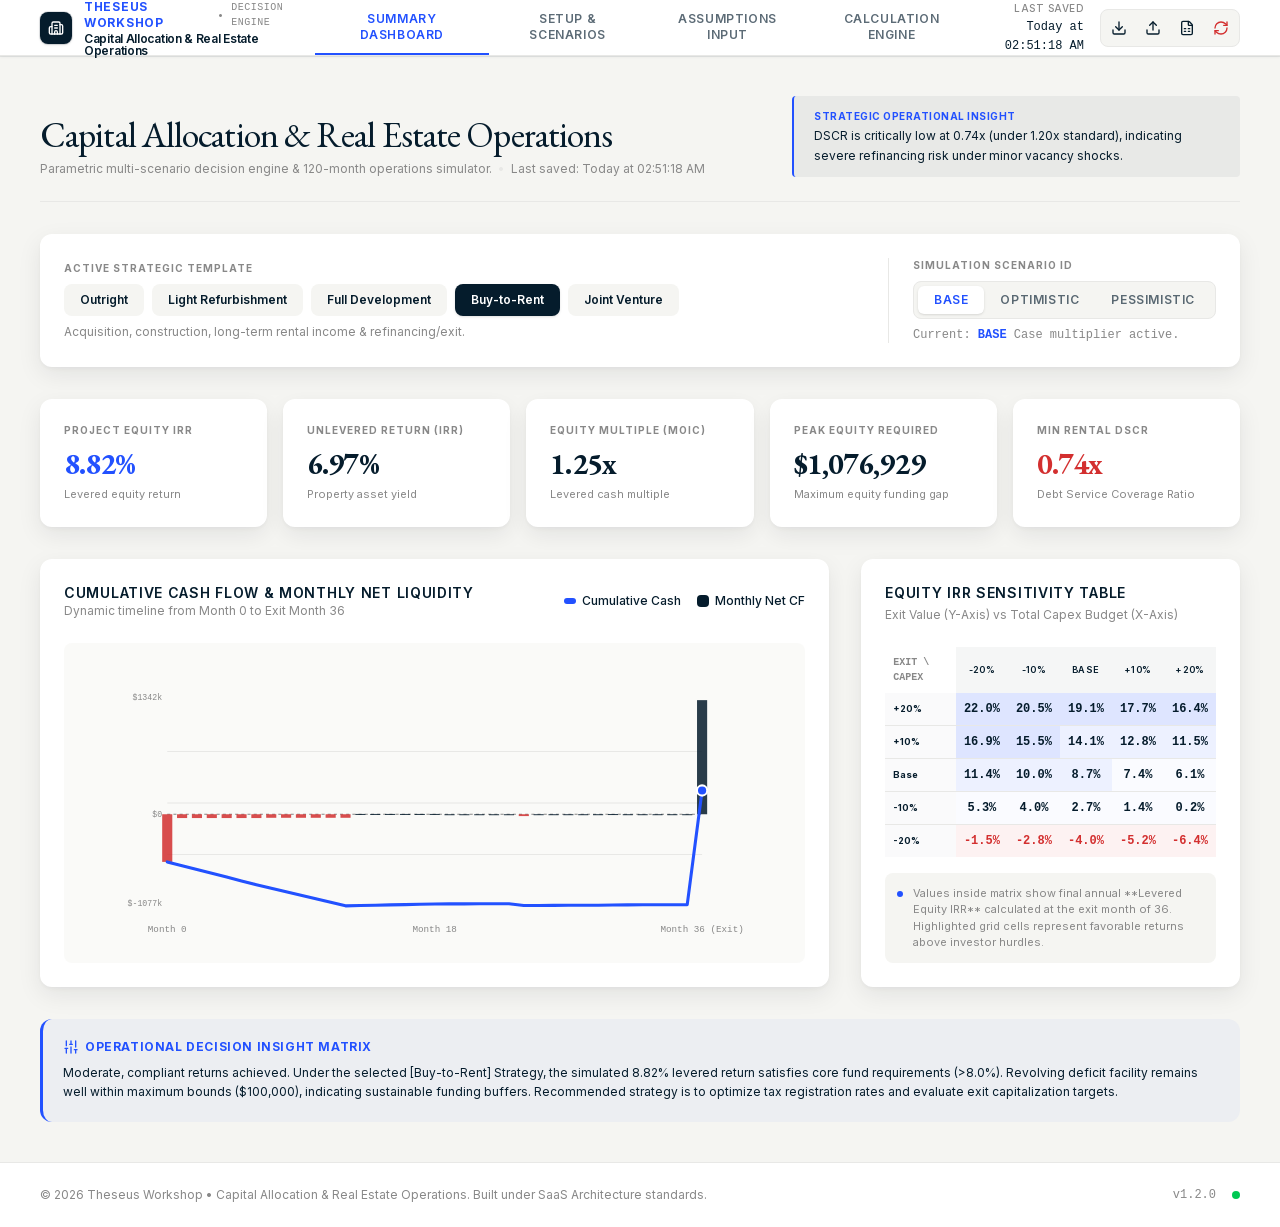
==== commit 0998bd0f: "Deploying to gh-pages from @ HyVoid/Real-Estate-Valuation-all-in-one-calculator@34643f95b2f832a1147f" ====
--- a/index.html
+++ b/index.html
@@ -1 +1 @@
-<!DOCTYPE html><!--MT1oi1VAXg4UnE_8RRifq--><html lang="en" class="__variable_431c15 __variable_d8ebd1"><head><meta charSet="utf-8"/><meta name="viewport" content="width=device-width, initial-scale=1"/><link rel="preload" href="./_next/static/media/c679f70df756412c-s.p.woff2" as="font" crossorigin="" type="font/woff2"/><link rel="preload" href="./_next/static/media/e4af272ccee01ff0-s.p.woff2" as="font" crossorigin="" type="font/woff2"/><link rel="stylesheet" href="./_next/static/css/00d7badc9d81897d.css" data-precedence="next"/><link rel="preload" as="script" fetchPriority="low" href="./_next/static/chunks/webpack-733e47fbf3b9fbbc.js"/><script src="./_next/static/chunks/4bd1b696-21f374d1156f834a.js" async=""></script><script src="./_next/static/chunks/255-d98a8cbc9cb07ed7.js" async=""></script><script src="./_next/static/chunks/main-app-06ca8721d2de9751.js" async=""></script><script src="./_next/static/chunks/app/page-3c8d33b24c280221.js" async=""></script><meta name="next-size-adjust" content=""/><title>Theseus Workshop | Capital Allocation &amp; Real Estate Operations</title><meta name="description" content="Parametric multi-scenario decision engine &amp; 120-month operations simulator for capital allocation and real estate operations by Theseus Workshop."/><meta property="og:title" content="Theseus Workshop | Capital Allocation &amp; Real Estate Operations"/><meta property="og:description" content="Parametric multi-scenario decision engine &amp; 120-month operations simulator for capital allocation and real estate operations by Theseus Workshop."/><meta property="og:type" content="website"/><meta name="twitter:card" content="summary_large_image"/><meta name="twitter:title" content="Theseus Workshop | Capital Allocation &amp; Real Estate Operations"/><meta name="twitter:description" content="Parametric multi-scenario decision engine &amp; 120-month operations simulator for capital allocation and real estate operations by Theseus Workshop."/><script src="./_next/static/chunks/polyfills-42372ed130431b0a.js" noModule=""></script></head><body class="bg-[#F5F5F2] text-[#1A1A2E] antialiased"><div hidden=""><!--$--><!--/$--></div><div class="min-h-screen bg-[#F5F5F2] flex flex-col font-sans selection:bg-[#2251FF]/20 selection:text-[#051C2C]"><header class="sticky top-0 z-40 h-[56px] bg-white border-b border-[#E8E8E6] shadow-[0_1px_3px_rgba(5,28,44,0.06),0_1px_0px_rgba(5,28,44,0.08)]"><div class="max-w-[1400px] mx-auto h-full px-10 flex items-center justify-between"><div class="flex items-center gap-3"><div class="w-8 h-8 rounded-[8px] bg-[#051C2C] flex items-center justify-center text-white shrink-0 shadow-sm ring-1 ring-[#051C2C]/10"><svg xmlns="http://www.w3.org/2000/svg" width="24" height="24" viewBox="0 0 24 24" fill="none" stroke="currentColor" stroke-width="2" stroke-linecap="round" stroke-linejoin="round" class="lucide lucide-building2 lucide-building-2 w-4 h-4 text-white" aria-hidden="true"><path d="M10 12h4"></path><path d="M10 8h4"></path><path d="M14 21v-3a2 2 0 0 0-4 0v3"></path><path d="M6 10H4a2 2 0 0 0-2 2v7a2 2 0 0 0 2 2h16a2 2 0 0 0 2-2V9a2 2 0 0 0-2-2h-2"></path><path d="M6 21V5a2 2 0 0 1 2-2h8a2 2 0 0 1 2 2v16"></path></svg></div><div class="flex flex-col justify-center"><div class="flex items-center gap-2"><span class="text-xs font-bold tracking-[0.06em] uppercase text-[#2251FF]">Theseus Workshop</span><span class="text-[#888888] text-[10px]">•</span><span class="text-[10px] font-mono text-[#888888] uppercase tracking-wider">Decision Engine</span></div><h1 class="text-xs font-semibold tracking-tight text-[#051C2C] leading-none mt-0.5">Capital Allocation &amp; Real Estate Operations</h1></div></div><nav class="flex h-full items-center"><button class="h-full px-5 text-xs font-semibold tracking-wider uppercase flex items-center justify-center border-b-2 transition-all relative border-[#2251FF] text-[#2251FF]">Summary Dashboard<span class="absolute bottom-[-2px] left-0 right-0 h-[2px] bg-[#2251FF] animate-pulse"></span></button><button class="h-full px-5 text-xs font-semibold tracking-wider uppercase flex items-center justify-center border-b-2 transition-all relative border-transparent text-[#051C2C]/65 hover:text-[#051C2C]">Setup &amp; Scenarios</button><button class="h-full px-5 text-xs font-semibold tracking-wider uppercase flex items-center justify-center border-b-2 transition-all relative border-transparent text-[#051C2C]/65 hover:text-[#051C2C]">Assumptions Input</button><button class="h-full px-5 text-xs font-semibold tracking-wider uppercase flex items-center justify-center border-b-2 transition-all relative border-transparent text-[#051C2C]/65 hover:text-[#051C2C]">Calculation Engine</button></nav><div class="flex items-center gap-4"><div class="text-right"><span class="text-[10px] uppercase text-[#888888] block tracking-[0.05em] font-medium">Last Saved</span><span class="text-xs font-mono font-medium text-[#051C2C]">Never</span></div><div class="flex items-center gap-1.5 bg-[#F5F5F2] p-1 rounded-[8px] border border-[#E8E8E6]"><button title="Export Backup JSON" class="p-1.5 hover:bg-white rounded-[6px] text-[#051C2C] hover:text-[#2251FF] transition-all cursor-pointer"><svg xmlns="http://www.w3.org/2000/svg" width="24" height="24" viewBox="0 0 24 24" fill="none" stroke="currentColor" stroke-width="2" stroke-linecap="round" stroke-linejoin="round" class="lucide lucide-download w-4 h-4" aria-hidden="true"><path d="M12 15V3"></path><path d="M21 15v4a2 2 0 0 1-2 2H5a2 2 0 0 1-2-2v-4"></path><path d="m7 10 5 5 5-5"></path></svg></button><label title="Import Backup JSON" class="p-1.5 hover:bg-white rounded-[6px] text-[#051C2C] hover:text-[#2251FF] transition-all cursor-pointer"><svg xmlns="http://www.w3.org/2000/svg" width="24" height="24" viewBox="0 0 24 24" fill="none" stroke="currentColor" stroke-width="2" stroke-linecap="round" stroke-linejoin="round" class="lucide lucide-upload w-4 h-4" aria-hidden="true"><path d="M12 3v12"></path><path d="m17 8-5-5-5 5"></path><path d="M21 15v4a2 2 0 0 1-2 2H5a2 2 0 0 1-2-2v-4"></path></svg><input type="file" accept=".json" class="hidden"/></label><button title="Bulk CSV Import" class="p-1.5 hover:bg-white rounded-[6px] text-[#051C2C] hover:text-[#2251FF] transition-all cursor-pointer"><svg xmlns="http://www.w3.org/2000/svg" width="24" height="24" viewBox="0 0 24 24" fill="none" stroke="currentColor" stroke-width="2" stroke-linecap="round" stroke-linejoin="round" class="lucide lucide-file-spreadsheet w-4 h-4" aria-hidden="true"><path d="M6 22a2 2 0 0 1-2-2V4a2 2 0 0 1 2-2h8a2.4 2.4 0 0 1 1.704.706l3.588 3.588A2.4 2.4 0 0 1 20 8v12a2 2 0 0 1-2 2z"></path><path d="M14 2v5a1 1 0 0 0 1 1h5"></path><path d="M8 13h2"></path><path d="M14 13h2"></path><path d="M8 17h2"></path><path d="M14 17h2"></path></svg></button><button title="Reset Data" class="p-1.5 hover:bg-white rounded-[6px] text-[#D32F2F] hover:bg-[#D32F2F]/10 transition-all cursor-pointer"><svg xmlns="http://www.w3.org/2000/svg" width="24" height="24" viewBox="0 0 24 24" fill="none" stroke="currentColor" stroke-width="2" stroke-linecap="round" stroke-linejoin="round" class="lucide lucide-refresh-cw w-4 h-4" aria-hidden="true"><path d="M3 12a9 9 0 0 1 9-9 9.75 9.75 0 0 1 6.74 2.74L21 8"></path><path d="M21 3v5h-5"></path><path d="M21 12a9 9 0 0 1-9 9 9.75 9.75 0 0 1-6.74-2.74L3 16"></path><path d="M8 16H3v5"></path></svg></button></div></div></div></header><main class="max-w-[1400px] w-full mx-auto px-10 py-10 flex-grow animate-fade-up"><div class="flex flex-col md:flex-row justify-between items-start md:items-end gap-6 mb-8 border-b border-[#E8E8E6] pb-6"><div class="title-set"><h2 class="font-heading-eb text-4xl font-normal text-[#051C2C] tracking-tight">Capital Allocation &amp; Real Estate Operations</h2><div class="text-[#888888] text-xs mt-1.5 flex items-center gap-1.5"><span>Parametric multi-scenario decision engine &amp; 120-month operations simulator.</span><span class="text-[#E8E8E6]">•</span><span>Last saved: <!-- -->Never</span></div></div><div class="bg-[#051C2C]/5 border-l-2 border-[#2251FF] px-5 py-3 rounded-[4px] max-w-md w-full shrink-0"><p class="text-xs text-[#051C2C] leading-relaxed"><strong class="text-[#2251FF] uppercase tracking-wider text-[10px] block mb-0.5 font-bold">Strategic Operational Insight</strong>DSCR is critically low at 0.74x (under 1.20x standard), indicating severe refinancing risk under minor vacancy shocks.</p></div></div><div class="bg-white rounded-[12px] p-6 mb-8 shadow-[0_2px_4px_rgba(5,28,44,0.04),0_8px_24px_rgba(5,28,44,0.08)] hover:translate-y-[-2px] transition-all duration-300"><div class="flex flex-col md:flex-row md:items-center justify-between gap-6"><div><label class="text-[10px] uppercase text-[#888888] font-bold tracking-widest block mb-2">ACTIVE STRATEGIC TEMPLATE</label><div class="flex flex-wrap gap-2"><button class="px-4 py-2 text-xs font-semibold rounded-[8px] transition-all cursor-pointer bg-[#F5F5F2] text-[#051C2C] hover:bg-[#E8E8E6]">Outright</button><button class="px-4 py-2 text-xs font-semibold rounded-[8px] transition-all cursor-pointer bg-[#F5F5F2] text-[#051C2C] hover:bg-[#E8E8E6]">Light Refurbishment</button><button class="px-4 py-2 text-xs font-semibold rounded-[8px] transition-all cursor-pointer bg-[#F5F5F2] text-[#051C2C] hover:bg-[#E8E8E6]">Full Development</button><button class="px-4 py-2 text-xs font-semibold rounded-[8px] transition-all cursor-pointer bg-[#051C2C] text-white shadow-sm">Buy-to-Rent</button><button class="px-4 py-2 text-xs font-semibold rounded-[8px] transition-all cursor-pointer bg-[#F5F5F2] text-[#051C2C] hover:bg-[#E8E8E6]">Joint Venture</button></div><p class="text-xs text-[#888888] mt-2">Acquisition, construction, long-term rental income &amp; refinancing/exit.</p></div><div class="border-l border-[#E8E8E6] pl-0 md:pl-6"><label class="text-[10px] uppercase text-[#888888] font-bold tracking-widest block mb-2">SIMULATION SCENARIO ID</label><div class="inline-flex rounded-[8px] bg-[#F5F5F2] p-1 border border-[#E8E8E6]"><button class="px-4 py-1.5 text-xs font-semibold rounded-[6px] tracking-wider uppercase transition-all cursor-pointer bg-white text-[#2251FF] shadow-sm font-bold">base</button><button class="px-4 py-1.5 text-xs font-semibold rounded-[6px] tracking-wider uppercase transition-all cursor-pointer text-[#051C2C]/65 hover:text-[#051C2C]">optimistic</button><button class="px-4 py-1.5 text-xs font-semibold rounded-[6px] tracking-wider uppercase transition-all cursor-pointer text-[#051C2C]/65 hover:text-[#051C2C]">pessimistic</button></div><div class="text-xs text-[#888888] mt-2 font-mono">Current: <span class="text-[#2251FF] font-bold">BASE</span> Case multiplier active.</div></div></div></div><div class="space-y-8"><div class="grid grid-cols-1 md:grid-cols-5 gap-4"><div class="bg-white rounded-[12px] p-6 shadow-[0_2px_4px_rgba(5,28,44,0.04),0_8px_24px_rgba(5,28,44,0.08)] hover:translate-y-[-2px] transition-all duration-300"><span class="text-[10px] uppercase text-[#888888] font-bold tracking-widest block">Project Equity IRR</span><h3 class="text-3xl font-bold font-kpi-eb text-[#2251FF] mt-2">8.82<!-- -->%</h3><span class="text-[11px] text-[#888888] mt-1 block">Levered equity return</span></div><div class="bg-white rounded-[12px] p-6 shadow-[0_2px_4px_rgba(5,28,44,0.04),0_8px_24px_rgba(5,28,44,0.08)] hover:translate-y-[-2px] transition-all duration-300"><span class="text-[10px] uppercase text-[#888888] font-bold tracking-widest block">Unlevered Return (IRR)</span><h3 class="text-3xl font-bold font-kpi-eb text-[#051C2C] mt-2">6.97<!-- -->%</h3><span class="text-[11px] text-[#888888] mt-1 block">Property asset yield</span></div><div class="bg-white rounded-[12px] p-6 shadow-[0_2px_4px_rgba(5,28,44,0.04),0_8px_24px_rgba(5,28,44,0.08)] hover:translate-y-[-2px] transition-all duration-300"><span class="text-[10px] uppercase text-[#888888] font-bold tracking-widest block">Equity Multiple (MoIC)</span><h3 class="text-3xl font-bold font-kpi-eb text-[#051C2C] mt-2">1.25<!-- -->x</h3><span class="text-[11px] text-[#888888] mt-1 block">Levered cash multiple</span></div><div class="bg-white rounded-[12px] p-6 shadow-[0_2px_4px_rgba(5,28,44,0.04),0_8px_24px_rgba(5,28,44,0.08)] hover:translate-y-[-2px] transition-all duration-300"><span class="text-[10px] uppercase text-[#888888] font-bold tracking-widest block">Peak Equity Required</span><h3 class="text-3xl font-bold font-kpi-eb text-[#051C2C] mt-2">$<!-- -->1,076,929</h3><span class="text-[11px] text-[#888888] mt-1 block">Maximum equity funding gap</span></div><div class="bg-white rounded-[12px] p-6 shadow-[0_2px_4px_rgba(5,28,44,0.04),0_8px_24px_rgba(5,28,44,0.08)] hover:translate-y-[-2px] transition-all duration-300"><span class="text-[10px] uppercase text-[#888888] font-bold tracking-widest block">Min Rental DSCR</span><h3 class="text-3xl font-bold font-kpi-eb mt-2 text-[#D32F2F]">0.74<!-- -->x</h3><span class="text-[11px] text-[#888888] mt-1 block">Debt Service Coverage Ratio</span></div></div><div class="grid grid-cols-1 lg:grid-cols-3 gap-8"><div class="lg:col-span-2 bg-white rounded-[12px] p-6 shadow-[0_2px_4px_rgba(5,28,44,0.04),0_8px_24px_rgba(5,28,44,0.08)]"><div class="flex items-center justify-between mb-6"><div><h4 class="text-sm font-semibold uppercase tracking-wider text-[#051C2C]">Cumulative Cash Flow &amp; Monthly Net Liquidity</h4><p class="text-xs text-[#888888]">Dynamic timeline from Month 0 to Exit Month <!-- -->36</p></div><div class="flex items-center gap-4 text-xs font-medium"><div class="flex items-center gap-1.5"><span class="w-3 h-1.5 bg-[#2251FF] rounded-sm"></span><span class="text-[#051C2C]">Cumulative Cash</span></div><div class="flex items-center gap-1.5"><span class="w-3 h-3 bg-[#051C2C] rounded-sm"></span><span class="text-[#051C2C]">Monthly Net CF</span></div></div></div><div class="relative w-full h-[320px] bg-[#F5F5F2]/50 rounded-[8px] p-4"><svg viewBox="0 0 600 280" class="w-full h-full"><line x1="40" y1="150.94183793961423" x2="560" y2="150.94183793961423" stroke="#888888" stroke-width="1" stroke-dasharray="3,3"></line><line x1="40" y1="190" x2="560" y2="190" stroke="#E8E8E6" stroke-width="1"></line><line x1="40" y1="140" x2="560" y2="140" stroke="#E8E8E6" stroke-width="1"></line><line x1="40" y1="90" x2="560" y2="90" stroke="#E8E8E6" stroke-width="1"></line><rect x="35.08108108108108" y="150.94183793961423" width="9.837837837837837" height="46.30996886287818" fill="#D32F2F" opacity="0.85"></rect><rect x="49.525525525525524" y="150.94183793961423" width="9.837837837837837" height="3.693285356993897" fill="#D32F2F" opacity="0.85"></rect><rect x="63.969969969969966" y="150.94183793961423" width="9.837837837837837" height="3.693285356993897" fill="#D32F2F" opacity="0.85"></rect><rect x="78.41441441441441" y="150.94183793961423" width="9.837837837837837" height="3.693285356993897" fill="#D32F2F" opacity="0.85"></rect><rect x="92.85885885885885" y="150.94183793961423" width="9.837837837837837" height="3.693285356993897" fill="#D32F2F" opacity="0.85"></rect><rect x="107.30330330330331" y="150.94183793961423" width="9.837837837837837" height="3.693285356993897" fill="#D32F2F" opacity="0.85"></rect><rect x="121.74774774774774" y="150.94183793961423" width="9.837837837837837" height="3.693285356993897" fill="#D32F2F" opacity="0.85"></rect><rect x="136.1921921921922" y="150.94183793961423" width="9.837837837837837" height="3.431413509257368" fill="#D32F2F" opacity="0.85"></rect><rect x="150.63663663663664" y="150.94183793961423" width="9.837837837837837" height="3.431413509257368" fill="#D32F2F" opacity="0.85"></rect><rect x="165.0810810810811" y="150.94183793961423" width="9.837837837837837" height="3.431413509257368" fill="#D32F2F" opacity="0.85"></rect><rect x="179.52552552552555" y="150.94183793961423" width="9.837837837837837" height="3.431413509257368" fill="#D32F2F" opacity="0.85"></rect><rect x="193.96996996997" y="150.94183793961423" width="9.837837837837837" height="3.431413509257368" fill="#D32F2F" opacity="0.85"></rect><rect x="208.4144144144144" y="150.94183793961423" width="9.837837837837837" height="3.431413509257368" fill="#D32F2F" opacity="0.85"></rect><rect x="222.85885885885887" y="150.63228805939605" width="9.837837837837837" height="1" fill="#051C2C" opacity="0.85"></rect><rect x="237.30330330330332" y="150.63228805939605" width="9.837837837837837" height="1" fill="#051C2C" opacity="0.85"></rect><rect x="251.74774774774778" y="150.63228805939605" width="9.837837837837837" height="1" fill="#051C2C" opacity="0.85"></rect><rect x="266.1921921921922" y="150.63228805939605" width="9.837837837837837" height="1" fill="#051C2C" opacity="0.85"></rect><rect x="280.63663663663664" y="150.63228805939605" width="9.837837837837837" height="1" fill="#051C2C" opacity="0.85"></rect><rect x="295.0810810810811" y="150.63228805939605" width="9.837837837837837" height="1" fill="#051C2C" opacity="0.85"></rect><rect x="309.52552552552555" y="150.89415990713258" width="9.837837837837837" height="1" fill="#051C2C" opacity="0.85"></rect><rect x="323.96996996997" y="150.89415990713258" width="9.837837837837837" height="1" fill="#051C2C" opacity="0.85"></rect><rect x="338.41441441441447" y="150.89415990713258" width="9.837837837837837" height="1" fill="#051C2C" opacity="0.85"></rect><rect x="352.8588588588589" y="150.89415990713258" width="9.837837837837837" height="1" fill="#051C2C" opacity="0.85"></rect><rect x="367.30330330330327" y="150.89415990713258" width="9.837837837837837" height="1" fill="#051C2C" opacity="0.85"></rect><rect x="381.7477477477477" y="150.94183793961423" width="9.837837837837837" height="1.7716421728457021" fill="#D32F2F" opacity="0.85"></rect><rect x="396.1921921921922" y="150.87695244584506" width="9.837837837837837" height="1" fill="#051C2C" opacity="0.85"></rect><rect x="410.63663663663664" y="150.87695244584506" width="9.837837837837837" height="1" fill="#051C2C" opacity="0.85"></rect><rect x="425.0810810810811" y="150.87695244584506" width="9.837837837837837" height="1" fill="#051C2C" opacity="0.85"></rect><rect x="439.52552552552555" y="150.87695244584506" width="9.837837837837837" height="1" fill="#051C2C" opacity="0.85"></rect><rect x="453.96996996997" y="150.87695244584506" width="9.837837837837837" height="1" fill="#051C2C" opacity="0.85"></rect><rect x="468.41441441441447" y="150.71155969990622" width="9.837837837837837" height="1" fill="#051C2C" opacity="0.85"></rect><rect x="482.8588588588589" y="150.87695244584506" width="9.837837837837837" height="1" fill="#051C2C" opacity="0.85"></rect><rect x="497.30330330330327" y="150.87695244584506" width="9.837837837837837" height="1" fill="#051C2C" opacity="0.85"></rect><rect x="511.7477477477477" y="150.87695244584506" width="9.837837837837837" height="1" fill="#051C2C" opacity="0.85"></rect><rect x="526.1921921921921" y="150.87695244584506" width="9.837837837837837" height="1" fill="#051C2C" opacity="0.85"></rect><rect x="540.6366366366366" y="150.87695244584506" width="9.837837837837837" height="1" fill="#051C2C" opacity="0.85"></rect><rect x="555.081081081081" y="40" width="9.837837837837837" height="110.94183793961423" fill="#051C2C" opacity="0.85"></rect><path d="M 40 197.2518068024924 L 54.44444444444444 200.9450921594863 L 68.88888888888889 204.6383775164802 L 83.33333333333333 208.3316628734741 L 97.77777777777777 212.02494823046797 L 112.22222222222223 215.71823358746187 L 126.66666666666666 219.41151894445574 L 141.11111111111111 222.8429324537131 L 155.55555555555554 226.2743459629705 L 170 229.70575947222787 L 184.44444444444446 233.13717298148524 L 198.8888888888889 236.56858649074263 L 213.33333333333331 240 L 227.77777777777777 239.69045011978181 L 242.22222222222223 239.38090023956363 L 256.6666666666667 239.07135035934544 L 271.1111111111111 238.76180047912726 L 285.55555555555554 238.45225059890907 L 300 238.14270071869086 L 314.44444444444446 238.0950226862092 L 328.8888888888889 238.04734465372755 L 343.33333333333337 237.99966662124586 L 357.7777777777778 237.9519885887642 L 372.2222222222222 237.90431055628252 L 386.66666666666663 239.67595272912823 L 401.1111111111111 239.61106723535906 L 415.55555555555554 239.54618174158992 L 430 239.48129624782078 L 444.44444444444446 239.4164107540516 L 458.8888888888889 239.35152526028247 L 473.33333333333337 239.12124702057446 L 487.7777777777778 239.05636152680532 L 502.2222222222222 238.99147603303615 L 516.6666666666666 238.926590539267 L 531.1111111111111 238.86170504549784 L 545.5555555555555 238.7968195517287 L 560 127.85498161211449" fill="none" stroke="#2251FF" stroke-width="3" stroke-linecap="round" stroke-linejoin="round"></path><circle cx="560" cy="127.85498161211449" r="5" fill="#2251FF" stroke="#FFFFFF" stroke-width="2"></circle><text x="40" y="265" fill="#888888" font-size="9" text-anchor="middle" class="font-mono">Month 0</text><text x="300" y="265" fill="#888888" font-size="9" text-anchor="middle" class="font-mono">Month <!-- -->18</text><text x="560" y="265" fill="#888888" font-size="9" text-anchor="middle" class="font-mono">Month <!-- -->36<!-- --> (Exit)</text><text x="35" y="40" fill="#888888" font-size="8" text-anchor="end" class="font-mono">$<!-- -->1342<!-- -->k</text><text x="35" y="153.94183793961423" fill="#888888" font-size="8" text-anchor="end" class="font-mono">$0</text><text x="35" y="240" fill="#888888" font-size="8" text-anchor="end" class="font-mono">$<!-- -->-1077<!-- -->k</text></svg></div></div><div class="bg-white rounded-[12px] p-6 shadow-[0_2px_4px_rgba(5,28,44,0.04),0_8px_24px_rgba(5,28,44,0.08)]"><h4 class="text-sm font-semibold uppercase tracking-wider text-[#051C2C] mb-1">Equity IRR Sensitivity Table</h4><p class="text-xs text-[#888888] mb-6">Exit Value (Y-Axis) vs Total Capex Budget (X-Axis)</p><div class="overflow-x-auto"><table class="w-full text-center border-collapse"><thead><tr><th class="p-2 text-[10px] font-bold text-[#888888] font-mono text-left">EXIT \ CAPEX</th><th class="p-2 text-[9px] uppercase tracking-wider font-semibold text-[#051C2C] bg-[rgba(5,28,44,0.04)]">-20%</th><th class="p-2 text-[9px] uppercase tracking-wider font-semibold text-[#051C2C] bg-[rgba(5,28,44,0.04)]">-10%</th><th class="p-2 text-[9px] uppercase tracking-wider font-semibold text-[#051C2C] bg-[rgba(5,28,44,0.04)]">Base</th><th class="p-2 text-[9px] uppercase tracking-wider font-semibold text-[#051C2C] bg-[rgba(5,28,44,0.04)]">+10%</th><th class="p-2 text-[9px] uppercase tracking-wider font-semibold text-[#051C2C] bg-[rgba(5,28,44,0.04)]">+20%</th></tr></thead><tbody class="divide-y divide-[#E8E8E6]"><tr class="hover:bg-[#F5F5F2]/50 transition-all"><td class="p-2 text-[9px] font-bold text-left text-[#051C2C] bg-[rgba(5,28,44,0.02)]">+20%</td><td style="background-color:rgba(34, 81, 255, 0.15)" class="p-2 text-xs font-mono font-semibold transition-all hover:scale-[1.08] hover:brightness-95 text-[#051C2C]">22.0<!-- -->%</td><td style="background-color:rgba(34, 81, 255, 0.15)" class="p-2 text-xs font-mono font-semibold transition-all hover:scale-[1.08] hover:brightness-95 text-[#051C2C]">20.5<!-- -->%</td><td style="background-color:rgba(34, 81, 255, 0.15)" class="p-2 text-xs font-mono font-semibold transition-all hover:scale-[1.08] hover:brightness-95 text-[#051C2C]">19.1<!-- -->%</td><td style="background-color:rgba(34, 81, 255, 0.15)" class="p-2 text-xs font-mono font-semibold transition-all hover:scale-[1.08] hover:brightness-95 text-[#051C2C]">17.7<!-- -->%</td><td style="background-color:rgba(34, 81, 255, 0.15)" class="p-2 text-xs font-mono font-semibold transition-all hover:scale-[1.08] hover:brightness-95 text-[#051C2C]">16.4<!-- -->%</td></tr><tr class="hover:bg-[#F5F5F2]/50 transition-all"><td class="p-2 text-[9px] font-bold text-left text-[#051C2C] bg-[rgba(5,28,44,0.02)]">+10%</td><td style="background-color:rgba(34, 81, 255, 0.15)" class="p-2 text-xs font-mono font-semibold transition-all hover:scale-[1.08] hover:brightness-95 text-[#051C2C]">16.9<!-- -->%</td><td style="background-color:rgba(34, 81, 255, 0.15)" class="p-2 text-xs font-mono font-semibold transition-all hover:scale-[1.08] hover:brightness-95 text-[#051C2C]">15.5<!-- -->%</td><td style="background-color:rgba(34, 81, 255, 0.08)" class="p-2 text-xs font-mono font-semibold transition-all hover:scale-[1.08] hover:brightness-95 text-[#051C2C]">14.1<!-- -->%</td><td style="background-color:rgba(34, 81, 255, 0.08)" class="p-2 text-xs font-mono font-semibold transition-all hover:scale-[1.08] hover:brightness-95 text-[#051C2C]">12.8<!-- -->%</td><td style="background-color:rgba(34, 81, 255, 0.08)" class="p-2 text-xs font-mono font-semibold transition-all hover:scale-[1.08] hover:brightness-95 text-[#051C2C]">11.5<!-- -->%</td></tr><tr class="hover:bg-[#F5F5F2]/50 transition-all"><td class="p-2 text-[9px] font-bold text-left text-[#051C2C] bg-[rgba(5,28,44,0.02)]">Base</td><td style="background-color:rgba(34, 81, 255, 0.08)" class="p-2 text-xs font-mono font-semibold transition-all hover:scale-[1.08] hover:brightness-95 text-[#051C2C]">11.4<!-- -->%</td><td style="background-color:rgba(34, 81, 255, 0.08)" class="p-2 text-xs font-mono font-semibold transition-all hover:scale-[1.08] hover:brightness-95 text-[#051C2C]">10.0<!-- -->%</td><td style="background-color:rgba(34, 81, 255, 0.08)" class="p-2 text-xs font-mono font-semibold transition-all hover:scale-[1.08] hover:brightness-95 text-[#051C2C]">8.7<!-- -->%</td><td style="background-color:rgba(34, 81, 255, 0.02)" class="p-2 text-xs font-mono font-semibold transition-all hover:scale-[1.08] hover:brightness-95 text-[#051C2C]">7.4<!-- -->%</td><td style="background-color:rgba(34, 81, 255, 0.02)" class="p-2 text-xs font-mono font-semibold transition-all hover:scale-[1.08] hover:brightness-95 text-[#051C2C]">6.1<!-- -->%</td></tr><tr class="hover:bg-[#F5F5F2]/50 transition-all"><td class="p-2 text-[9px] font-bold text-left text-[#051C2C] bg-[rgba(5,28,44,0.02)]">-10%</td><td style="background-color:rgba(34, 81, 255, 0.02)" class="p-2 text-xs font-mono font-semibold transition-all hover:scale-[1.08] hover:brightness-95 text-[#051C2C]">5.3<!-- -->%</td><td style="background-color:rgba(34, 81, 255, 0.02)" class="p-2 text-xs font-mono font-semibold transition-all hover:scale-[1.08] hover:brightness-95 text-[#051C2C]">4.0<!-- -->%</td><td style="background-color:rgba(34, 81, 255, 0.02)" class="p-2 text-xs font-mono font-semibold transition-all hover:scale-[1.08] hover:brightness-95 text-[#051C2C]">2.7<!-- -->%</td><td style="background-color:rgba(34, 81, 255, 0.02)" class="p-2 text-xs font-mono font-semibold transition-all hover:scale-[1.08] hover:brightness-95 text-[#051C2C]">1.4<!-- -->%</td><td style="background-color:rgba(34, 81, 255, 0.02)" class="p-2 text-xs font-mono font-semibold transition-all hover:scale-[1.08] hover:brightness-95 text-[#051C2C]">0.2<!-- -->%</td></tr><tr class="hover:bg-[#F5F5F2]/50 transition-all"><td class="p-2 text-[9px] font-bold text-left text-[#051C2C] bg-[rgba(5,28,44,0.02)]">-20%</td><td style="background-color:rgba(211, 47, 47, 0.06)" class="p-2 text-xs font-mono font-semibold transition-all hover:scale-[1.08] hover:brightness-95 text-[#D32F2F]">-1.5<!-- -->%</td><td style="background-color:rgba(211, 47, 47, 0.06)" class="p-2 text-xs font-mono font-semibold transition-all hover:scale-[1.08] hover:brightness-95 text-[#D32F2F]">-2.8<!-- -->%</td><td style="background-color:rgba(211, 47, 47, 0.06)" class="p-2 text-xs font-mono font-semibold transition-all hover:scale-[1.08] hover:brightness-95 text-[#D32F2F]">-4.0<!-- -->%</td><td style="background-color:rgba(211, 47, 47, 0.06)" class="p-2 text-xs font-mono font-semibold transition-all hover:scale-[1.08] hover:brightness-95 text-[#D32F2F]">-5.2<!-- -->%</td><td style="background-color:rgba(211, 47, 47, 0.06)" class="p-2 text-xs font-mono font-semibold transition-all hover:scale-[1.08] hover:brightness-95 text-[#D32F2F]">-6.4<!-- -->%</td></tr></tbody></table></div><div class="mt-4 p-3 bg-[#F5F5F2] rounded-[8px] flex items-start gap-2.5"><div class="w-1.5 h-1.5 bg-[#2251FF] rounded-full mt-1.5 shrink-0"></div><p class="text-[11px] text-[#888888]">Values inside matrix show final annual **Levered Equity IRR** calculated at the exit month of <!-- -->36<!-- -->. Highlighted grid cells represent favorable returns above investor hurdles.</p></div></div></div><div class="p-5 bg-[rgba(34,81,255,0.04)] rounded-[12px] border-l-[3px] border-[#2251FF]"><h4 class="text-xs font-bold uppercase tracking-wider text-[#2251FF] flex items-center gap-1.5 mb-2"><svg xmlns="http://www.w3.org/2000/svg" width="24" height="24" viewBox="0 0 24 24" fill="none" stroke="currentColor" stroke-width="2" stroke-linecap="round" stroke-linejoin="round" class="lucide lucide-sliders-vertical w-4 h-4" aria-hidden="true"><path d="M10 8h4"></path><path d="M12 21v-9"></path><path d="M12 8V3"></path><path d="M17 16h4"></path><path d="M19 12V3"></path><path d="M19 21v-5"></path><path d="M3 14h4"></path><path d="M5 10V3"></path><path d="M5 21v-7"></path></svg> Operational Decision Insight Matrix</h4><p class="text-xs text-[#051C2C] leading-relaxed">Moderate, compliant returns achieved. Under the selected [Buy-to-Rent] Strategy, the simulated 8.82% levered return satisfies core fund requirements (&gt;8.0%). Revolving deficit facility remains well within maximum bounds ($100,000), indicating sustainable funding buffers. Recommended strategy is to optimize tax registration rates and evaluate exit capitalization targets.</p></div></div></main><footer class="py-6 border-t border-[#E8E8E6] bg-white"><div class="max-w-[1400px] mx-auto px-10 flex items-center justify-between text-xs text-[#888888]"><p>© 2026 Theseus Workshop • Capital Allocation &amp; Real Estate Operations. Built under SaaS Architecture standards.</p><div class="flex items-center gap-4"><span class="font-mono">v1.2.0</span><span class="w-2 h-2 rounded-full bg-[#00C853]" title="Operational Database Online"></span></div></div></footer></div><!--$--><!--/$--><script src="./_next/static/chunks/webpack-733e47fbf3b9fbbc.js" id="_R_" async=""></script><script>(self.__next_f=self.__next_f||[]).push([0])</script><script>self.__next_f.push([1,"1:\"$Sreact.fragment\"\n2:I[9766,[],\"\"]\n3:I[8924,[],\"\"]\n4:I[1959,[],\"ClientPageRoot\"]\n5:I[5704,[\"974\",\"static/chunks/app/page-3c8d33b24c280221.js\"],\"default\"]\n8:I[4431,[],\"OutletBoundary\"]\na:I[5278,[],\"AsyncMetadataOutlet\"]\nc:I[4431,[],\"ViewportBoundary\"]\ne:I[4431,[],\"MetadataBoundary\"]\nf:\"$Sreact.suspense\"\n11:I[7150,[],\"\"]\n:HL[\"./_next/static/media/c679f70df756412c-s.p.woff2\",\"font\",{\"crossOrigin\":\"\",\"type\":\"font/woff2\"}]\n:HL[\"./_next/static/media/e4af272ccee01ff0-s.p.woff2\",\"font\",{\"crossOrigin\":\"\",\"type\":\"font/woff2\"}]\n:HL[\"./_next/static/css/00d7badc9d81897d.css\",\"style\"]\n"])</script><script>self.__next_f.push([1,"0:{\"P\":null,\"b\":\"MT1oi1VAXg4UnE-8RRifq\",\"p\":\"\",\"c\":[\"\",\"\"],\"i\":false,\"f\":[[[\"\",{\"children\":[\"__PAGE__\",{}]},\"$undefined\",\"$undefined\",true],[\"\",[\"$\",\"$1\",\"c\",{\"children\":[[[\"$\",\"link\",\"0\",{\"rel\":\"stylesheet\",\"href\":\"./_next/static/css/00d7badc9d81897d.css\",\"precedence\":\"next\",\"crossOrigin\":\"$undefined\",\"nonce\":\"$undefined\"}]],[\"$\",\"html\",null,{\"lang\":\"en\",\"className\":\"__variable_431c15 __variable_d8ebd1\",\"children\":[\"$\",\"body\",null,{\"suppressHydrationWarning\":true,\"className\":\"bg-[#F5F5F2] text-[#1A1A2E] antialiased\",\"children\":[\"$\",\"$L2\",null,{\"parallelRouterKey\":\"children\",\"error\":\"$undefined\",\"errorStyles\":\"$undefined\",\"errorScripts\":\"$undefined\",\"template\":[\"$\",\"$L3\",null,{}],\"templateStyles\":\"$undefined\",\"templateScripts\":\"$undefined\",\"notFound\":[[[\"$\",\"title\",null,{\"children\":\"404: This page could not be found.\"}],[\"$\",\"div\",null,{\"style\":{\"fontFamily\":\"system-ui,\\\"Segoe UI\\\",Roboto,Helvetica,Arial,sans-serif,\\\"Apple Color Emoji\\\",\\\"Segoe UI Emoji\\\"\",\"height\":\"100vh\",\"textAlign\":\"center\",\"display\":\"flex\",\"flexDirection\":\"column\",\"alignItems\":\"center\",\"justifyContent\":\"center\"},\"children\":[\"$\",\"div\",null,{\"children\":[[\"$\",\"style\",null,{\"dangerouslySetInnerHTML\":{\"__html\":\"body{color:#000;background:#fff;margin:0}.next-error-h1{border-right:1px solid rgba(0,0,0,.3)}@media (prefers-color-scheme:dark){body{color:#fff;background:#000}.next-error-h1{border-right:1px solid rgba(255,255,255,.3)}}\"}}],[\"$\",\"h1\",null,{\"className\":\"next-error-h1\",\"style\":{\"display\":\"inline-block\",\"margin\":\"0 20px 0 0\",\"padding\":\"0 23px 0 0\",\"fontSize\":24,\"fontWeight\":500,\"verticalAlign\":\"top\",\"lineHeight\":\"49px\"},\"children\":404}],[\"$\",\"div\",null,{\"style\":{\"display\":\"inline-block\"},\"children\":[\"$\",\"h2\",null,{\"style\":{\"fontSize\":14,\"fontWeight\":400,\"lineHeight\":\"49px\",\"margin\":0},\"children\":\"This page could not be found.\"}]}]]}]}]],[]],\"forbidden\":\"$undefined\",\"unauthorized\":\"$undefined\"}]}]}]]}],{\"children\":[\"__PAGE__\",[\"$\",\"$1\",\"c\",{\"children\":[[\"$\",\"$L4\",null,{\"Component\":\"$5\",\"searchParams\":{},\"params\":{},\"promises\":[\"$@6\",\"$@7\"]}],null,[\"$\",\"$L8\",null,{\"children\":[\"$L9\",[\"$\",\"$La\",null,{\"promise\":\"$@b\"}]]}]]}],{},null,false]},null,false],[\"$\",\"$1\",\"h\",{\"children\":[null,[[\"$\",\"$Lc\",null,{\"children\":\"$Ld\"}],[\"$\",\"meta\",null,{\"name\":\"next-size-adjust\",\"content\":\"\"}]],[\"$\",\"$Le\",null,{\"children\":[\"$\",\"div\",null,{\"hidden\":true,\"children\":[\"$\",\"$f\",null,{\"fallback\":null,\"children\":\"$L10\"}]}]}]]}],false]],\"m\":\"$undefined\",\"G\":[\"$11\",[]],\"s\":false,\"S\":true}\n"])</script><script>self.__next_f.push([1,"6:{}\n7:\"$0:f:0:1:2:children:1:props:children:0:props:params\"\n"])</script><script>self.__next_f.push([1,"d:[[\"$\",\"meta\",\"0\",{\"charSet\":\"utf-8\"}],[\"$\",\"meta\",\"1\",{\"name\":\"viewport\",\"content\":\"width=device-width, initial-scale=1\"}]]\n9:null\n"])</script><script>self.__next_f.push([1,"b:{\"metadata\":[[\"$\",\"title\",\"0\",{\"children\":\"Theseus Workshop | Capital Allocation \u0026 Real Estate Operations\"}],[\"$\",\"meta\",\"1\",{\"name\":\"description\",\"content\":\"Parametric multi-scenario decision engine \u0026 120-month operations simulator for capital allocation and real estate operations by Theseus Workshop.\"}],[\"$\",\"meta\",\"2\",{\"property\":\"og:title\",\"content\":\"Theseus Workshop | Capital Allocation \u0026 Real Estate Operations\"}],[\"$\",\"meta\",\"3\",{\"property\":\"og:description\",\"content\":\"Parametric multi-scenario decision engine \u0026 120-month operations simulator for capital allocation and real estate operations by Theseus Workshop.\"}],[\"$\",\"meta\",\"4\",{\"property\":\"og:type\",\"content\":\"website\"}],[\"$\",\"meta\",\"5\",{\"name\":\"twitter:card\",\"content\":\"summary_large_image\"}],[\"$\",\"meta\",\"6\",{\"name\":\"twitter:title\",\"content\":\"Theseus Workshop | Capital Allocation \u0026 Real Estate Operations\"}],[\"$\",\"meta\",\"7\",{\"name\":\"twitter:description\",\"content\":\"Parametric multi-scenario decision engine \u0026 120-month operations simulator for capital allocation and real estate operations by Theseus Workshop.\"}]],\"error\":null,\"digest\":\"$undefined\"}\n"])</script><script>self.__next_f.push([1,"10:\"$b:metadata\"\n"])</script></body></html>+<!DOCTYPE html><!--NZKT7L75YaxE_pHPcmZQQ--><html lang="en" class="__variable_431c15 __variable_d8ebd1"><head><meta charSet="utf-8"/><meta name="viewport" content="width=device-width, initial-scale=1"/><link rel="preload" href="./_next/static/media/c679f70df756412c-s.p.woff2" as="font" crossorigin="" type="font/woff2"/><link rel="preload" href="./_next/static/media/e4af272ccee01ff0-s.p.woff2" as="font" crossorigin="" type="font/woff2"/><link rel="stylesheet" href="./_next/static/css/00d7badc9d81897d.css" data-precedence="next"/><link rel="preload" as="script" fetchPriority="low" href="./_next/static/chunks/webpack-733e47fbf3b9fbbc.js"/><script src="./_next/static/chunks/4bd1b696-21f374d1156f834a.js" async=""></script><script src="./_next/static/chunks/255-d98a8cbc9cb07ed7.js" async=""></script><script src="./_next/static/chunks/main-app-06ca8721d2de9751.js" async=""></script><script src="./_next/static/chunks/app/page-3c8d33b24c280221.js" async=""></script><meta name="next-size-adjust" content=""/><title>Theseus Workshop | Capital Allocation &amp; Real Estate Operations</title><meta name="description" content="Parametric multi-scenario decision engine &amp; 120-month operations simulator for capital allocation and real estate operations by Theseus Workshop."/><meta property="og:title" content="Theseus Workshop | Capital Allocation &amp; Real Estate Operations"/><meta property="og:description" content="Parametric multi-scenario decision engine &amp; 120-month operations simulator for capital allocation and real estate operations by Theseus Workshop."/><meta property="og:type" content="website"/><meta name="twitter:card" content="summary_large_image"/><meta name="twitter:title" content="Theseus Workshop | Capital Allocation &amp; Real Estate Operations"/><meta name="twitter:description" content="Parametric multi-scenario decision engine &amp; 120-month operations simulator for capital allocation and real estate operations by Theseus Workshop."/><script src="./_next/static/chunks/polyfills-42372ed130431b0a.js" noModule=""></script></head><body class="bg-[#F5F5F2] text-[#1A1A2E] antialiased"><div hidden=""><!--$--><!--/$--></div><div class="min-h-screen bg-[#F5F5F2] flex flex-col font-sans selection:bg-[#2251FF]/20 selection:text-[#051C2C]"><header class="sticky top-0 z-40 h-[56px] bg-white border-b border-[#E8E8E6] shadow-[0_1px_3px_rgba(5,28,44,0.06),0_1px_0px_rgba(5,28,44,0.08)]"><div class="max-w-[1400px] mx-auto h-full px-10 flex items-center justify-between"><div class="flex items-center gap-3"><div class="w-8 h-8 rounded-[8px] bg-[#051C2C] flex items-center justify-center text-white shrink-0 shadow-sm ring-1 ring-[#051C2C]/10"><svg xmlns="http://www.w3.org/2000/svg" width="24" height="24" viewBox="0 0 24 24" fill="none" stroke="currentColor" stroke-width="2" stroke-linecap="round" stroke-linejoin="round" class="lucide lucide-building2 lucide-building-2 w-4 h-4 text-white" aria-hidden="true"><path d="M10 12h4"></path><path d="M10 8h4"></path><path d="M14 21v-3a2 2 0 0 0-4 0v3"></path><path d="M6 10H4a2 2 0 0 0-2 2v7a2 2 0 0 0 2 2h16a2 2 0 0 0 2-2V9a2 2 0 0 0-2-2h-2"></path><path d="M6 21V5a2 2 0 0 1 2-2h8a2 2 0 0 1 2 2v16"></path></svg></div><div class="flex flex-col justify-center"><div class="flex items-center gap-2"><span class="text-xs font-bold tracking-[0.06em] uppercase text-[#2251FF]">Theseus Workshop</span><span class="text-[#888888] text-[10px]">•</span><span class="text-[10px] font-mono text-[#888888] uppercase tracking-wider">Decision Engine</span></div><h1 class="text-xs font-semibold tracking-tight text-[#051C2C] leading-none mt-0.5">Capital Allocation &amp; Real Estate Operations</h1></div></div><nav class="flex h-full items-center"><button class="h-full px-5 text-xs font-semibold tracking-wider uppercase flex items-center justify-center border-b-2 transition-all relative border-[#2251FF] text-[#2251FF]">Summary Dashboard<span class="absolute bottom-[-2px] left-0 right-0 h-[2px] bg-[#2251FF] animate-pulse"></span></button><button class="h-full px-5 text-xs font-semibold tracking-wider uppercase flex items-center justify-center border-b-2 transition-all relative border-transparent text-[#051C2C]/65 hover:text-[#051C2C]">Setup &amp; Scenarios</button><button class="h-full px-5 text-xs font-semibold tracking-wider uppercase flex items-center justify-center border-b-2 transition-all relative border-transparent text-[#051C2C]/65 hover:text-[#051C2C]">Assumptions Input</button><button class="h-full px-5 text-xs font-semibold tracking-wider uppercase flex items-center justify-center border-b-2 transition-all relative border-transparent text-[#051C2C]/65 hover:text-[#051C2C]">Calculation Engine</button></nav><div class="flex items-center gap-4"><div class="text-right"><span class="text-[10px] uppercase text-[#888888] block tracking-[0.05em] font-medium">Last Saved</span><span class="text-xs font-mono font-medium text-[#051C2C]">Never</span></div><div class="flex items-center gap-1.5 bg-[#F5F5F2] p-1 rounded-[8px] border border-[#E8E8E6]"><button title="Export Backup JSON" class="p-1.5 hover:bg-white rounded-[6px] text-[#051C2C] hover:text-[#2251FF] transition-all cursor-pointer"><svg xmlns="http://www.w3.org/2000/svg" width="24" height="24" viewBox="0 0 24 24" fill="none" stroke="currentColor" stroke-width="2" stroke-linecap="round" stroke-linejoin="round" class="lucide lucide-download w-4 h-4" aria-hidden="true"><path d="M12 15V3"></path><path d="M21 15v4a2 2 0 0 1-2 2H5a2 2 0 0 1-2-2v-4"></path><path d="m7 10 5 5 5-5"></path></svg></button><label title="Import Backup JSON" class="p-1.5 hover:bg-white rounded-[6px] text-[#051C2C] hover:text-[#2251FF] transition-all cursor-pointer"><svg xmlns="http://www.w3.org/2000/svg" width="24" height="24" viewBox="0 0 24 24" fill="none" stroke="currentColor" stroke-width="2" stroke-linecap="round" stroke-linejoin="round" class="lucide lucide-upload w-4 h-4" aria-hidden="true"><path d="M12 3v12"></path><path d="m17 8-5-5-5 5"></path><path d="M21 15v4a2 2 0 0 1-2 2H5a2 2 0 0 1-2-2v-4"></path></svg><input type="file" accept=".json" class="hidden"/></label><button title="Bulk CSV Import" class="p-1.5 hover:bg-white rounded-[6px] text-[#051C2C] hover:text-[#2251FF] transition-all cursor-pointer"><svg xmlns="http://www.w3.org/2000/svg" width="24" height="24" viewBox="0 0 24 24" fill="none" stroke="currentColor" stroke-width="2" stroke-linecap="round" stroke-linejoin="round" class="lucide lucide-file-spreadsheet w-4 h-4" aria-hidden="true"><path d="M6 22a2 2 0 0 1-2-2V4a2 2 0 0 1 2-2h8a2.4 2.4 0 0 1 1.704.706l3.588 3.588A2.4 2.4 0 0 1 20 8v12a2 2 0 0 1-2 2z"></path><path d="M14 2v5a1 1 0 0 0 1 1h5"></path><path d="M8 13h2"></path><path d="M14 13h2"></path><path d="M8 17h2"></path><path d="M14 17h2"></path></svg></button><button title="Reset Data" class="p-1.5 hover:bg-white rounded-[6px] text-[#D32F2F] hover:bg-[#D32F2F]/10 transition-all cursor-pointer"><svg xmlns="http://www.w3.org/2000/svg" width="24" height="24" viewBox="0 0 24 24" fill="none" stroke="currentColor" stroke-width="2" stroke-linecap="round" stroke-linejoin="round" class="lucide lucide-refresh-cw w-4 h-4" aria-hidden="true"><path d="M3 12a9 9 0 0 1 9-9 9.75 9.75 0 0 1 6.74 2.74L21 8"></path><path d="M21 3v5h-5"></path><path d="M21 12a9 9 0 0 1-9 9 9.75 9.75 0 0 1-6.74-2.74L3 16"></path><path d="M8 16H3v5"></path></svg></button></div></div></div></header><main class="max-w-[1400px] w-full mx-auto px-10 py-10 flex-grow animate-fade-up"><div class="flex flex-col md:flex-row justify-between items-start md:items-end gap-6 mb-8 border-b border-[#E8E8E6] pb-6"><div class="title-set"><h2 class="font-heading-eb text-4xl font-normal text-[#051C2C] tracking-tight">Capital Allocation &amp; Real Estate Operations</h2><div class="text-[#888888] text-xs mt-1.5 flex items-center gap-1.5"><span>Parametric multi-scenario decision engine &amp; 120-month operations simulator.</span><span class="text-[#E8E8E6]">•</span><span>Last saved: <!-- -->Never</span></div></div><div class="bg-[#051C2C]/5 border-l-2 border-[#2251FF] px-5 py-3 rounded-[4px] max-w-md w-full shrink-0"><p class="text-xs text-[#051C2C] leading-relaxed"><strong class="text-[#2251FF] uppercase tracking-wider text-[10px] block mb-0.5 font-bold">Strategic Operational Insight</strong>DSCR is critically low at 0.74x (under 1.20x standard), indicating severe refinancing risk under minor vacancy shocks.</p></div></div><div class="bg-white rounded-[12px] p-6 mb-8 shadow-[0_2px_4px_rgba(5,28,44,0.04),0_8px_24px_rgba(5,28,44,0.08)] hover:translate-y-[-2px] transition-all duration-300"><div class="flex flex-col md:flex-row md:items-center justify-between gap-6"><div><label class="text-[10px] uppercase text-[#888888] font-bold tracking-widest block mb-2">ACTIVE STRATEGIC TEMPLATE</label><div class="flex flex-wrap gap-2"><button class="px-4 py-2 text-xs font-semibold rounded-[8px] transition-all cursor-pointer bg-[#F5F5F2] text-[#051C2C] hover:bg-[#E8E8E6]">Outright</button><button class="px-4 py-2 text-xs font-semibold rounded-[8px] transition-all cursor-pointer bg-[#F5F5F2] text-[#051C2C] hover:bg-[#E8E8E6]">Light Refurbishment</button><button class="px-4 py-2 text-xs font-semibold rounded-[8px] transition-all cursor-pointer bg-[#F5F5F2] text-[#051C2C] hover:bg-[#E8E8E6]">Full Development</button><button class="px-4 py-2 text-xs font-semibold rounded-[8px] transition-all cursor-pointer bg-[#051C2C] text-white shadow-sm">Buy-to-Rent</button><button class="px-4 py-2 text-xs font-semibold rounded-[8px] transition-all cursor-pointer bg-[#F5F5F2] text-[#051C2C] hover:bg-[#E8E8E6]">Joint Venture</button></div><p class="text-xs text-[#888888] mt-2">Acquisition, construction, long-term rental income &amp; refinancing/exit.</p></div><div class="border-l border-[#E8E8E6] pl-0 md:pl-6"><label class="text-[10px] uppercase text-[#888888] font-bold tracking-widest block mb-2">SIMULATION SCENARIO ID</label><div class="inline-flex rounded-[8px] bg-[#F5F5F2] p-1 border border-[#E8E8E6]"><button class="px-4 py-1.5 text-xs font-semibold rounded-[6px] tracking-wider uppercase transition-all cursor-pointer bg-white text-[#2251FF] shadow-sm font-bold">base</button><button class="px-4 py-1.5 text-xs font-semibold rounded-[6px] tracking-wider uppercase transition-all cursor-pointer text-[#051C2C]/65 hover:text-[#051C2C]">optimistic</button><button class="px-4 py-1.5 text-xs font-semibold rounded-[6px] tracking-wider uppercase transition-all cursor-pointer text-[#051C2C]/65 hover:text-[#051C2C]">pessimistic</button></div><div class="text-xs text-[#888888] mt-2 font-mono">Current: <span class="text-[#2251FF] font-bold">BASE</span> Case multiplier active.</div></div></div></div><div class="space-y-8"><div class="grid grid-cols-1 md:grid-cols-5 gap-4"><div class="bg-white rounded-[12px] p-6 shadow-[0_2px_4px_rgba(5,28,44,0.04),0_8px_24px_rgba(5,28,44,0.08)] hover:translate-y-[-2px] transition-all duration-300"><span class="text-[10px] uppercase text-[#888888] font-bold tracking-widest block">Project Equity IRR</span><h3 class="text-3xl font-bold font-kpi-eb text-[#2251FF] mt-2">8.82<!-- -->%</h3><span class="text-[11px] text-[#888888] mt-1 block">Levered equity return</span></div><div class="bg-white rounded-[12px] p-6 shadow-[0_2px_4px_rgba(5,28,44,0.04),0_8px_24px_rgba(5,28,44,0.08)] hover:translate-y-[-2px] transition-all duration-300"><span class="text-[10px] uppercase text-[#888888] font-bold tracking-widest block">Unlevered Return (IRR)</span><h3 class="text-3xl font-bold font-kpi-eb text-[#051C2C] mt-2">6.97<!-- -->%</h3><span class="text-[11px] text-[#888888] mt-1 block">Property asset yield</span></div><div class="bg-white rounded-[12px] p-6 shadow-[0_2px_4px_rgba(5,28,44,0.04),0_8px_24px_rgba(5,28,44,0.08)] hover:translate-y-[-2px] transition-all duration-300"><span class="text-[10px] uppercase text-[#888888] font-bold tracking-widest block">Equity Multiple (MoIC)</span><h3 class="text-3xl font-bold font-kpi-eb text-[#051C2C] mt-2">1.25<!-- -->x</h3><span class="text-[11px] text-[#888888] mt-1 block">Levered cash multiple</span></div><div class="bg-white rounded-[12px] p-6 shadow-[0_2px_4px_rgba(5,28,44,0.04),0_8px_24px_rgba(5,28,44,0.08)] hover:translate-y-[-2px] transition-all duration-300"><span class="text-[10px] uppercase text-[#888888] font-bold tracking-widest block">Peak Equity Required</span><h3 class="text-3xl font-bold font-kpi-eb text-[#051C2C] mt-2">$<!-- -->1,076,929</h3><span class="text-[11px] text-[#888888] mt-1 block">Maximum equity funding gap</span></div><div class="bg-white rounded-[12px] p-6 shadow-[0_2px_4px_rgba(5,28,44,0.04),0_8px_24px_rgba(5,28,44,0.08)] hover:translate-y-[-2px] transition-all duration-300"><span class="text-[10px] uppercase text-[#888888] font-bold tracking-widest block">Min Rental DSCR</span><h3 class="text-3xl font-bold font-kpi-eb mt-2 text-[#D32F2F]">0.74<!-- -->x</h3><span class="text-[11px] text-[#888888] mt-1 block">Debt Service Coverage Ratio</span></div></div><div class="grid grid-cols-1 lg:grid-cols-3 gap-8"><div class="lg:col-span-2 bg-white rounded-[12px] p-6 shadow-[0_2px_4px_rgba(5,28,44,0.04),0_8px_24px_rgba(5,28,44,0.08)]"><div class="flex items-center justify-between mb-6"><div><h4 class="text-sm font-semibold uppercase tracking-wider text-[#051C2C]">Cumulative Cash Flow &amp; Monthly Net Liquidity</h4><p class="text-xs text-[#888888]">Dynamic timeline from Month 0 to Exit Month <!-- -->36</p></div><div class="flex items-center gap-4 text-xs font-medium"><div class="flex items-center gap-1.5"><span class="w-3 h-1.5 bg-[#2251FF] rounded-sm"></span><span class="text-[#051C2C]">Cumulative Cash</span></div><div class="flex items-center gap-1.5"><span class="w-3 h-3 bg-[#051C2C] rounded-sm"></span><span class="text-[#051C2C]">Monthly Net CF</span></div></div></div><div class="relative w-full h-[320px] bg-[#F5F5F2]/50 rounded-[8px] p-4"><svg viewBox="0 0 600 280" class="w-full h-full"><line x1="40" y1="150.94183793961423" x2="560" y2="150.94183793961423" stroke="#888888" stroke-width="1" stroke-dasharray="3,3"></line><line x1="40" y1="190" x2="560" y2="190" stroke="#E8E8E6" stroke-width="1"></line><line x1="40" y1="140" x2="560" y2="140" stroke="#E8E8E6" stroke-width="1"></line><line x1="40" y1="90" x2="560" y2="90" stroke="#E8E8E6" stroke-width="1"></line><rect x="35.08108108108108" y="150.94183793961423" width="9.837837837837837" height="46.30996886287818" fill="#D32F2F" opacity="0.85"></rect><rect x="49.525525525525524" y="150.94183793961423" width="9.837837837837837" height="3.693285356993897" fill="#D32F2F" opacity="0.85"></rect><rect x="63.969969969969966" y="150.94183793961423" width="9.837837837837837" height="3.693285356993897" fill="#D32F2F" opacity="0.85"></rect><rect x="78.41441441441441" y="150.94183793961423" width="9.837837837837837" height="3.693285356993897" fill="#D32F2F" opacity="0.85"></rect><rect x="92.85885885885885" y="150.94183793961423" width="9.837837837837837" height="3.693285356993897" fill="#D32F2F" opacity="0.85"></rect><rect x="107.30330330330331" y="150.94183793961423" width="9.837837837837837" height="3.693285356993897" fill="#D32F2F" opacity="0.85"></rect><rect x="121.74774774774774" y="150.94183793961423" width="9.837837837837837" height="3.693285356993897" fill="#D32F2F" opacity="0.85"></rect><rect x="136.1921921921922" y="150.94183793961423" width="9.837837837837837" height="3.431413509257368" fill="#D32F2F" opacity="0.85"></rect><rect x="150.63663663663664" y="150.94183793961423" width="9.837837837837837" height="3.431413509257368" fill="#D32F2F" opacity="0.85"></rect><rect x="165.0810810810811" y="150.94183793961423" width="9.837837837837837" height="3.431413509257368" fill="#D32F2F" opacity="0.85"></rect><rect x="179.52552552552555" y="150.94183793961423" width="9.837837837837837" height="3.431413509257368" fill="#D32F2F" opacity="0.85"></rect><rect x="193.96996996997" y="150.94183793961423" width="9.837837837837837" height="3.431413509257368" fill="#D32F2F" opacity="0.85"></rect><rect x="208.4144144144144" y="150.94183793961423" width="9.837837837837837" height="3.431413509257368" fill="#D32F2F" opacity="0.85"></rect><rect x="222.85885885885887" y="150.63228805939605" width="9.837837837837837" height="1" fill="#051C2C" opacity="0.85"></rect><rect x="237.30330330330332" y="150.63228805939605" width="9.837837837837837" height="1" fill="#051C2C" opacity="0.85"></rect><rect x="251.74774774774778" y="150.63228805939605" width="9.837837837837837" height="1" fill="#051C2C" opacity="0.85"></rect><rect x="266.1921921921922" y="150.63228805939605" width="9.837837837837837" height="1" fill="#051C2C" opacity="0.85"></rect><rect x="280.63663663663664" y="150.63228805939605" width="9.837837837837837" height="1" fill="#051C2C" opacity="0.85"></rect><rect x="295.0810810810811" y="150.63228805939605" width="9.837837837837837" height="1" fill="#051C2C" opacity="0.85"></rect><rect x="309.52552552552555" y="150.89415990713258" width="9.837837837837837" height="1" fill="#051C2C" opacity="0.85"></rect><rect x="323.96996996997" y="150.89415990713258" width="9.837837837837837" height="1" fill="#051C2C" opacity="0.85"></rect><rect x="338.41441441441447" y="150.89415990713258" width="9.837837837837837" height="1" fill="#051C2C" opacity="0.85"></rect><rect x="352.8588588588589" y="150.89415990713258" width="9.837837837837837" height="1" fill="#051C2C" opacity="0.85"></rect><rect x="367.30330330330327" y="150.89415990713258" width="9.837837837837837" height="1" fill="#051C2C" opacity="0.85"></rect><rect x="381.7477477477477" y="150.94183793961423" width="9.837837837837837" height="1.7716421728457021" fill="#D32F2F" opacity="0.85"></rect><rect x="396.1921921921922" y="150.87695244584506" width="9.837837837837837" height="1" fill="#051C2C" opacity="0.85"></rect><rect x="410.63663663663664" y="150.87695244584506" width="9.837837837837837" height="1" fill="#051C2C" opacity="0.85"></rect><rect x="425.0810810810811" y="150.87695244584506" width="9.837837837837837" height="1" fill="#051C2C" opacity="0.85"></rect><rect x="439.52552552552555" y="150.87695244584506" width="9.837837837837837" height="1" fill="#051C2C" opacity="0.85"></rect><rect x="453.96996996997" y="150.87695244584506" width="9.837837837837837" height="1" fill="#051C2C" opacity="0.85"></rect><rect x="468.41441441441447" y="150.71155969990622" width="9.837837837837837" height="1" fill="#051C2C" opacity="0.85"></rect><rect x="482.8588588588589" y="150.87695244584506" width="9.837837837837837" height="1" fill="#051C2C" opacity="0.85"></rect><rect x="497.30330330330327" y="150.87695244584506" width="9.837837837837837" height="1" fill="#051C2C" opacity="0.85"></rect><rect x="511.7477477477477" y="150.87695244584506" width="9.837837837837837" height="1" fill="#051C2C" opacity="0.85"></rect><rect x="526.1921921921921" y="150.87695244584506" width="9.837837837837837" height="1" fill="#051C2C" opacity="0.85"></rect><rect x="540.6366366366366" y="150.87695244584506" width="9.837837837837837" height="1" fill="#051C2C" opacity="0.85"></rect><rect x="555.081081081081" y="40" width="9.837837837837837" height="110.94183793961423" fill="#051C2C" opacity="0.85"></rect><path d="M 40 197.2518068024924 L 54.44444444444444 200.9450921594863 L 68.88888888888889 204.6383775164802 L 83.33333333333333 208.3316628734741 L 97.77777777777777 212.02494823046797 L 112.22222222222223 215.71823358746187 L 126.66666666666666 219.41151894445574 L 141.11111111111111 222.8429324537131 L 155.55555555555554 226.2743459629705 L 170 229.70575947222787 L 184.44444444444446 233.13717298148524 L 198.8888888888889 236.56858649074263 L 213.33333333333331 240 L 227.77777777777777 239.69045011978181 L 242.22222222222223 239.38090023956363 L 256.6666666666667 239.07135035934544 L 271.1111111111111 238.76180047912726 L 285.55555555555554 238.45225059890907 L 300 238.14270071869086 L 314.44444444444446 238.0950226862092 L 328.8888888888889 238.04734465372755 L 343.33333333333337 237.99966662124586 L 357.7777777777778 237.9519885887642 L 372.2222222222222 237.90431055628252 L 386.66666666666663 239.67595272912823 L 401.1111111111111 239.61106723535906 L 415.55555555555554 239.54618174158992 L 430 239.48129624782078 L 444.44444444444446 239.4164107540516 L 458.8888888888889 239.35152526028247 L 473.33333333333337 239.12124702057446 L 487.7777777777778 239.05636152680532 L 502.2222222222222 238.99147603303615 L 516.6666666666666 238.926590539267 L 531.1111111111111 238.86170504549784 L 545.5555555555555 238.7968195517287 L 560 127.85498161211449" fill="none" stroke="#2251FF" stroke-width="3" stroke-linecap="round" stroke-linejoin="round"></path><circle cx="560" cy="127.85498161211449" r="5" fill="#2251FF" stroke="#FFFFFF" stroke-width="2"></circle><text x="40" y="265" fill="#888888" font-size="9" text-anchor="middle" class="font-mono">Month 0</text><text x="300" y="265" fill="#888888" font-size="9" text-anchor="middle" class="font-mono">Month <!-- -->18</text><text x="560" y="265" fill="#888888" font-size="9" text-anchor="middle" class="font-mono">Month <!-- -->36<!-- --> (Exit)</text><text x="35" y="40" fill="#888888" font-size="8" text-anchor="end" class="font-mono">$<!-- -->1342<!-- -->k</text><text x="35" y="153.94183793961423" fill="#888888" font-size="8" text-anchor="end" class="font-mono">$0</text><text x="35" y="240" fill="#888888" font-size="8" text-anchor="end" class="font-mono">$<!-- -->-1077<!-- -->k</text></svg></div></div><div class="bg-white rounded-[12px] p-6 shadow-[0_2px_4px_rgba(5,28,44,0.04),0_8px_24px_rgba(5,28,44,0.08)]"><h4 class="text-sm font-semibold uppercase tracking-wider text-[#051C2C] mb-1">Equity IRR Sensitivity Table</h4><p class="text-xs text-[#888888] mb-6">Exit Value (Y-Axis) vs Total Capex Budget (X-Axis)</p><div class="overflow-x-auto"><table class="w-full text-center border-collapse"><thead><tr><th class="p-2 text-[10px] font-bold text-[#888888] font-mono text-left">EXIT \ CAPEX</th><th class="p-2 text-[9px] uppercase tracking-wider font-semibold text-[#051C2C] bg-[rgba(5,28,44,0.04)]">-20%</th><th class="p-2 text-[9px] uppercase tracking-wider font-semibold text-[#051C2C] bg-[rgba(5,28,44,0.04)]">-10%</th><th class="p-2 text-[9px] uppercase tracking-wider font-semibold text-[#051C2C] bg-[rgba(5,28,44,0.04)]">Base</th><th class="p-2 text-[9px] uppercase tracking-wider font-semibold text-[#051C2C] bg-[rgba(5,28,44,0.04)]">+10%</th><th class="p-2 text-[9px] uppercase tracking-wider font-semibold text-[#051C2C] bg-[rgba(5,28,44,0.04)]">+20%</th></tr></thead><tbody class="divide-y divide-[#E8E8E6]"><tr class="hover:bg-[#F5F5F2]/50 transition-all"><td class="p-2 text-[9px] font-bold text-left text-[#051C2C] bg-[rgba(5,28,44,0.02)]">+20%</td><td style="background-color:rgba(34, 81, 255, 0.15)" class="p-2 text-xs font-mono font-semibold transition-all hover:scale-[1.08] hover:brightness-95 text-[#051C2C]">22.0<!-- -->%</td><td style="background-color:rgba(34, 81, 255, 0.15)" class="p-2 text-xs font-mono font-semibold transition-all hover:scale-[1.08] hover:brightness-95 text-[#051C2C]">20.5<!-- -->%</td><td style="background-color:rgba(34, 81, 255, 0.15)" class="p-2 text-xs font-mono font-semibold transition-all hover:scale-[1.08] hover:brightness-95 text-[#051C2C]">19.1<!-- -->%</td><td style="background-color:rgba(34, 81, 255, 0.15)" class="p-2 text-xs font-mono font-semibold transition-all hover:scale-[1.08] hover:brightness-95 text-[#051C2C]">17.7<!-- -->%</td><td style="background-color:rgba(34, 81, 255, 0.15)" class="p-2 text-xs font-mono font-semibold transition-all hover:scale-[1.08] hover:brightness-95 text-[#051C2C]">16.4<!-- -->%</td></tr><tr class="hover:bg-[#F5F5F2]/50 transition-all"><td class="p-2 text-[9px] font-bold text-left text-[#051C2C] bg-[rgba(5,28,44,0.02)]">+10%</td><td style="background-color:rgba(34, 81, 255, 0.15)" class="p-2 text-xs font-mono font-semibold transition-all hover:scale-[1.08] hover:brightness-95 text-[#051C2C]">16.9<!-- -->%</td><td style="background-color:rgba(34, 81, 255, 0.15)" class="p-2 text-xs font-mono font-semibold transition-all hover:scale-[1.08] hover:brightness-95 text-[#051C2C]">15.5<!-- -->%</td><td style="background-color:rgba(34, 81, 255, 0.08)" class="p-2 text-xs font-mono font-semibold transition-all hover:scale-[1.08] hover:brightness-95 text-[#051C2C]">14.1<!-- -->%</td><td style="background-color:rgba(34, 81, 255, 0.08)" class="p-2 text-xs font-mono font-semibold transition-all hover:scale-[1.08] hover:brightness-95 text-[#051C2C]">12.8<!-- -->%</td><td style="background-color:rgba(34, 81, 255, 0.08)" class="p-2 text-xs font-mono font-semibold transition-all hover:scale-[1.08] hover:brightness-95 text-[#051C2C]">11.5<!-- -->%</td></tr><tr class="hover:bg-[#F5F5F2]/50 transition-all"><td class="p-2 text-[9px] font-bold text-left text-[#051C2C] bg-[rgba(5,28,44,0.02)]">Base</td><td style="background-color:rgba(34, 81, 255, 0.08)" class="p-2 text-xs font-mono font-semibold transition-all hover:scale-[1.08] hover:brightness-95 text-[#051C2C]">11.4<!-- -->%</td><td style="background-color:rgba(34, 81, 255, 0.08)" class="p-2 text-xs font-mono font-semibold transition-all hover:scale-[1.08] hover:brightness-95 text-[#051C2C]">10.0<!-- -->%</td><td style="background-color:rgba(34, 81, 255, 0.08)" class="p-2 text-xs font-mono font-semibold transition-all hover:scale-[1.08] hover:brightness-95 text-[#051C2C]">8.7<!-- -->%</td><td style="background-color:rgba(34, 81, 255, 0.02)" class="p-2 text-xs font-mono font-semibold transition-all hover:scale-[1.08] hover:brightness-95 text-[#051C2C]">7.4<!-- -->%</td><td style="background-color:rgba(34, 81, 255, 0.02)" class="p-2 text-xs font-mono font-semibold transition-all hover:scale-[1.08] hover:brightness-95 text-[#051C2C]">6.1<!-- -->%</td></tr><tr class="hover:bg-[#F5F5F2]/50 transition-all"><td class="p-2 text-[9px] font-bold text-left text-[#051C2C] bg-[rgba(5,28,44,0.02)]">-10%</td><td style="background-color:rgba(34, 81, 255, 0.02)" class="p-2 text-xs font-mono font-semibold transition-all hover:scale-[1.08] hover:brightness-95 text-[#051C2C]">5.3<!-- -->%</td><td style="background-color:rgba(34, 81, 255, 0.02)" class="p-2 text-xs font-mono font-semibold transition-all hover:scale-[1.08] hover:brightness-95 text-[#051C2C]">4.0<!-- -->%</td><td style="background-color:rgba(34, 81, 255, 0.02)" class="p-2 text-xs font-mono font-semibold transition-all hover:scale-[1.08] hover:brightness-95 text-[#051C2C]">2.7<!-- -->%</td><td style="background-color:rgba(34, 81, 255, 0.02)" class="p-2 text-xs font-mono font-semibold transition-all hover:scale-[1.08] hover:brightness-95 text-[#051C2C]">1.4<!-- -->%</td><td style="background-color:rgba(34, 81, 255, 0.02)" class="p-2 text-xs font-mono font-semibold transition-all hover:scale-[1.08] hover:brightness-95 text-[#051C2C]">0.2<!-- -->%</td></tr><tr class="hover:bg-[#F5F5F2]/50 transition-all"><td class="p-2 text-[9px] font-bold text-left text-[#051C2C] bg-[rgba(5,28,44,0.02)]">-20%</td><td style="background-color:rgba(211, 47, 47, 0.06)" class="p-2 text-xs font-mono font-semibold transition-all hover:scale-[1.08] hover:brightness-95 text-[#D32F2F]">-1.5<!-- -->%</td><td style="background-color:rgba(211, 47, 47, 0.06)" class="p-2 text-xs font-mono font-semibold transition-all hover:scale-[1.08] hover:brightness-95 text-[#D32F2F]">-2.8<!-- -->%</td><td style="background-color:rgba(211, 47, 47, 0.06)" class="p-2 text-xs font-mono font-semibold transition-all hover:scale-[1.08] hover:brightness-95 text-[#D32F2F]">-4.0<!-- -->%</td><td style="background-color:rgba(211, 47, 47, 0.06)" class="p-2 text-xs font-mono font-semibold transition-all hover:scale-[1.08] hover:brightness-95 text-[#D32F2F]">-5.2<!-- -->%</td><td style="background-color:rgba(211, 47, 47, 0.06)" class="p-2 text-xs font-mono font-semibold transition-all hover:scale-[1.08] hover:brightness-95 text-[#D32F2F]">-6.4<!-- -->%</td></tr></tbody></table></div><div class="mt-4 p-3 bg-[#F5F5F2] rounded-[8px] flex items-start gap-2.5"><div class="w-1.5 h-1.5 bg-[#2251FF] rounded-full mt-1.5 shrink-0"></div><p class="text-[11px] text-[#888888]">Values inside matrix show final annual **Levered Equity IRR** calculated at the exit month of <!-- -->36<!-- -->. Highlighted grid cells represent favorable returns above investor hurdles.</p></div></div></div><div class="p-5 bg-[rgba(34,81,255,0.04)] rounded-[12px] border-l-[3px] border-[#2251FF]"><h4 class="text-xs font-bold uppercase tracking-wider text-[#2251FF] flex items-center gap-1.5 mb-2"><svg xmlns="http://www.w3.org/2000/svg" width="24" height="24" viewBox="0 0 24 24" fill="none" stroke="currentColor" stroke-width="2" stroke-linecap="round" stroke-linejoin="round" class="lucide lucide-sliders-vertical w-4 h-4" aria-hidden="true"><path d="M10 8h4"></path><path d="M12 21v-9"></path><path d="M12 8V3"></path><path d="M17 16h4"></path><path d="M19 12V3"></path><path d="M19 21v-5"></path><path d="M3 14h4"></path><path d="M5 10V3"></path><path d="M5 21v-7"></path></svg> Operational Decision Insight Matrix</h4><p class="text-xs text-[#051C2C] leading-relaxed">Moderate, compliant returns achieved. Under the selected [Buy-to-Rent] Strategy, the simulated 8.82% levered return satisfies core fund requirements (&gt;8.0%). Revolving deficit facility remains well within maximum bounds ($100,000), indicating sustainable funding buffers. Recommended strategy is to optimize tax registration rates and evaluate exit capitalization targets.</p></div></div></main><footer class="py-6 border-t border-[#E8E8E6] bg-white"><div class="max-w-[1400px] mx-auto px-10 flex items-center justify-between text-xs text-[#888888]"><p>© 2026 Theseus Workshop • Capital Allocation &amp; Real Estate Operations. Built under SaaS Architecture standards.</p><div class="flex items-center gap-4"><span class="font-mono">v1.2.0</span><span class="w-2 h-2 rounded-full bg-[#00C853]" title="Operational Database Online"></span></div></div></footer></div><!--$--><!--/$--><script src="./_next/static/chunks/webpack-733e47fbf3b9fbbc.js" id="_R_" async=""></script><script>(self.__next_f=self.__next_f||[]).push([0])</script><script>self.__next_f.push([1,"1:\"$Sreact.fragment\"\n2:I[9766,[],\"\"]\n3:I[8924,[],\"\"]\n4:I[1959,[],\"ClientPageRoot\"]\n5:I[5704,[\"974\",\"static/chunks/app/page-3c8d33b24c280221.js\"],\"default\"]\n8:I[4431,[],\"OutletBoundary\"]\na:I[5278,[],\"AsyncMetadataOutlet\"]\nc:I[4431,[],\"ViewportBoundary\"]\ne:I[4431,[],\"MetadataBoundary\"]\nf:\"$Sreact.suspense\"\n11:I[7150,[],\"\"]\n:HL[\"./_next/static/media/c679f70df756412c-s.p.woff2\",\"font\",{\"crossOrigin\":\"\",\"type\":\"font/woff2\"}]\n:HL[\"./_next/static/media/e4af272ccee01ff0-s.p.woff2\",\"font\",{\"crossOrigin\":\"\",\"type\":\"font/woff2\"}]\n:HL[\"./_next/static/css/00d7badc9d81897d.css\",\"style\"]\n"])</script><script>self.__next_f.push([1,"0:{\"P\":null,\"b\":\"NZKT7L75YaxE_pHPcmZQQ\",\"p\":\"\",\"c\":[\"\",\"\"],\"i\":false,\"f\":[[[\"\",{\"children\":[\"__PAGE__\",{}]},\"$undefined\",\"$undefined\",true],[\"\",[\"$\",\"$1\",\"c\",{\"children\":[[[\"$\",\"link\",\"0\",{\"rel\":\"stylesheet\",\"href\":\"./_next/static/css/00d7badc9d81897d.css\",\"precedence\":\"next\",\"crossOrigin\":\"$undefined\",\"nonce\":\"$undefined\"}]],[\"$\",\"html\",null,{\"lang\":\"en\",\"className\":\"__variable_431c15 __variable_d8ebd1\",\"children\":[\"$\",\"body\",null,{\"suppressHydrationWarning\":true,\"className\":\"bg-[#F5F5F2] text-[#1A1A2E] antialiased\",\"children\":[\"$\",\"$L2\",null,{\"parallelRouterKey\":\"children\",\"error\":\"$undefined\",\"errorStyles\":\"$undefined\",\"errorScripts\":\"$undefined\",\"template\":[\"$\",\"$L3\",null,{}],\"templateStyles\":\"$undefined\",\"templateScripts\":\"$undefined\",\"notFound\":[[[\"$\",\"title\",null,{\"children\":\"404: This page could not be found.\"}],[\"$\",\"div\",null,{\"style\":{\"fontFamily\":\"system-ui,\\\"Segoe UI\\\",Roboto,Helvetica,Arial,sans-serif,\\\"Apple Color Emoji\\\",\\\"Segoe UI Emoji\\\"\",\"height\":\"100vh\",\"textAlign\":\"center\",\"display\":\"flex\",\"flexDirection\":\"column\",\"alignItems\":\"center\",\"justifyContent\":\"center\"},\"children\":[\"$\",\"div\",null,{\"children\":[[\"$\",\"style\",null,{\"dangerouslySetInnerHTML\":{\"__html\":\"body{color:#000;background:#fff;margin:0}.next-error-h1{border-right:1px solid rgba(0,0,0,.3)}@media (prefers-color-scheme:dark){body{color:#fff;background:#000}.next-error-h1{border-right:1px solid rgba(255,255,255,.3)}}\"}}],[\"$\",\"h1\",null,{\"className\":\"next-error-h1\",\"style\":{\"display\":\"inline-block\",\"margin\":\"0 20px 0 0\",\"padding\":\"0 23px 0 0\",\"fontSize\":24,\"fontWeight\":500,\"verticalAlign\":\"top\",\"lineHeight\":\"49px\"},\"children\":404}],[\"$\",\"div\",null,{\"style\":{\"display\":\"inline-block\"},\"children\":[\"$\",\"h2\",null,{\"style\":{\"fontSize\":14,\"fontWeight\":400,\"lineHeight\":\"49px\",\"margin\":0},\"children\":\"This page could not be found.\"}]}]]}]}]],[]],\"forbidden\":\"$undefined\",\"unauthorized\":\"$undefined\"}]}]}]]}],{\"children\":[\"__PAGE__\",[\"$\",\"$1\",\"c\",{\"children\":[[\"$\",\"$L4\",null,{\"Component\":\"$5\",\"searchParams\":{},\"params\":{},\"promises\":[\"$@6\",\"$@7\"]}],null,[\"$\",\"$L8\",null,{\"children\":[\"$L9\",[\"$\",\"$La\",null,{\"promise\":\"$@b\"}]]}]]}],{},null,false]},null,false],[\"$\",\"$1\",\"h\",{\"children\":[null,[[\"$\",\"$Lc\",null,{\"children\":\"$Ld\"}],[\"$\",\"meta\",null,{\"name\":\"next-size-adjust\",\"content\":\"\"}]],[\"$\",\"$Le\",null,{\"children\":[\"$\",\"div\",null,{\"hidden\":true,\"children\":[\"$\",\"$f\",null,{\"fallback\":null,\"children\":\"$L10\"}]}]}]]}],false]],\"m\":\"$undefined\",\"G\":[\"$11\",[]],\"s\":false,\"S\":true}\n"])</script><script>self.__next_f.push([1,"6:{}\n7:\"$0:f:0:1:2:children:1:props:children:0:props:params\"\n"])</script><script>self.__next_f.push([1,"d:[[\"$\",\"meta\",\"0\",{\"charSet\":\"utf-8\"}],[\"$\",\"meta\",\"1\",{\"name\":\"viewport\",\"content\":\"width=device-width, initial-scale=1\"}]]\n9:null\n"])</script><script>self.__next_f.push([1,"b:{\"metadata\":[[\"$\",\"title\",\"0\",{\"children\":\"Theseus Workshop | Capital Allocation \u0026 Real Estate Operations\"}],[\"$\",\"meta\",\"1\",{\"name\":\"description\",\"content\":\"Parametric multi-scenario decision engine \u0026 120-month operations simulator for capital allocation and real estate operations by Theseus Workshop.\"}],[\"$\",\"meta\",\"2\",{\"property\":\"og:title\",\"content\":\"Theseus Workshop | Capital Allocation \u0026 Real Estate Operations\"}],[\"$\",\"meta\",\"3\",{\"property\":\"og:description\",\"content\":\"Parametric multi-scenario decision engine \u0026 120-month operations simulator for capital allocation and real estate operations by Theseus Workshop.\"}],[\"$\",\"meta\",\"4\",{\"property\":\"og:type\",\"content\":\"website\"}],[\"$\",\"meta\",\"5\",{\"name\":\"twitter:card\",\"content\":\"summary_large_image\"}],[\"$\",\"meta\",\"6\",{\"name\":\"twitter:title\",\"content\":\"Theseus Workshop | Capital Allocation \u0026 Real Estate Operations\"}],[\"$\",\"meta\",\"7\",{\"name\":\"twitter:description\",\"content\":\"Parametric multi-scenario decision engine \u0026 120-month operations simulator for capital allocation and real estate operations by Theseus Workshop.\"}]],\"error\":null,\"digest\":\"$undefined\"}\n"])</script><script>self.__next_f.push([1,"10:\"$b:metadata\"\n"])</script></body></html>
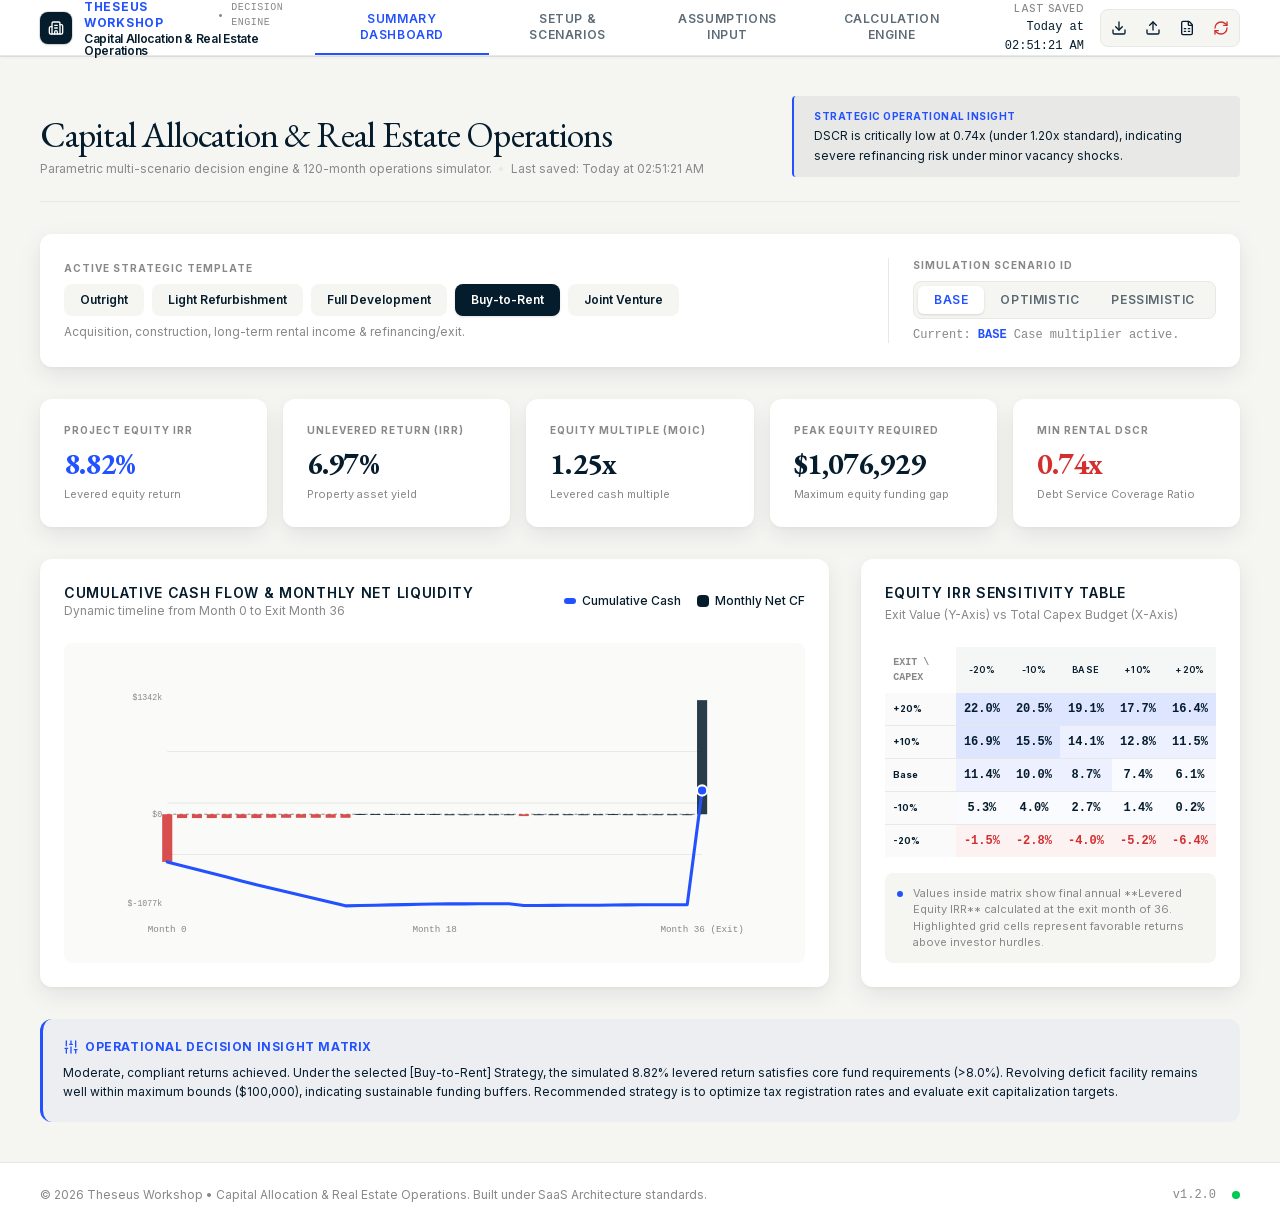
==== commit 526c920f: "Deploying to gh-pages from @ HyVoid/Real-Estate-Valuation-all-in-one-calculator@9c32681739580c234463" ====
--- a/index.html
+++ b/index.html
@@ -1 +1 @@
-<!DOCTYPE html><!--NZKT7L75YaxE_pHPcmZQQ--><html lang="en" class="__variable_431c15 __variable_d8ebd1"><head><meta charSet="utf-8"/><meta name="viewport" content="width=device-width, initial-scale=1"/><link rel="preload" href="./_next/static/media/c679f70df756412c-s.p.woff2" as="font" crossorigin="" type="font/woff2"/><link rel="preload" href="./_next/static/media/e4af272ccee01ff0-s.p.woff2" as="font" crossorigin="" type="font/woff2"/><link rel="stylesheet" href="./_next/static/css/00d7badc9d81897d.css" data-precedence="next"/><link rel="preload" as="script" fetchPriority="low" href="./_next/static/chunks/webpack-733e47fbf3b9fbbc.js"/><script src="./_next/static/chunks/4bd1b696-21f374d1156f834a.js" async=""></script><script src="./_next/static/chunks/255-d98a8cbc9cb07ed7.js" async=""></script><script src="./_next/static/chunks/main-app-06ca8721d2de9751.js" async=""></script><script src="./_next/static/chunks/app/page-3c8d33b24c280221.js" async=""></script><meta name="next-size-adjust" content=""/><title>Theseus Workshop | Capital Allocation &amp; Real Estate Operations</title><meta name="description" content="Parametric multi-scenario decision engine &amp; 120-month operations simulator for capital allocation and real estate operations by Theseus Workshop."/><meta property="og:title" content="Theseus Workshop | Capital Allocation &amp; Real Estate Operations"/><meta property="og:description" content="Parametric multi-scenario decision engine &amp; 120-month operations simulator for capital allocation and real estate operations by Theseus Workshop."/><meta property="og:type" content="website"/><meta name="twitter:card" content="summary_large_image"/><meta name="twitter:title" content="Theseus Workshop | Capital Allocation &amp; Real Estate Operations"/><meta name="twitter:description" content="Parametric multi-scenario decision engine &amp; 120-month operations simulator for capital allocation and real estate operations by Theseus Workshop."/><script src="./_next/static/chunks/polyfills-42372ed130431b0a.js" noModule=""></script></head><body class="bg-[#F5F5F2] text-[#1A1A2E] antialiased"><div hidden=""><!--$--><!--/$--></div><div class="min-h-screen bg-[#F5F5F2] flex flex-col font-sans selection:bg-[#2251FF]/20 selection:text-[#051C2C]"><header class="sticky top-0 z-40 h-[56px] bg-white border-b border-[#E8E8E6] shadow-[0_1px_3px_rgba(5,28,44,0.06),0_1px_0px_rgba(5,28,44,0.08)]"><div class="max-w-[1400px] mx-auto h-full px-10 flex items-center justify-between"><div class="flex items-center gap-3"><div class="w-8 h-8 rounded-[8px] bg-[#051C2C] flex items-center justify-center text-white shrink-0 shadow-sm ring-1 ring-[#051C2C]/10"><svg xmlns="http://www.w3.org/2000/svg" width="24" height="24" viewBox="0 0 24 24" fill="none" stroke="currentColor" stroke-width="2" stroke-linecap="round" stroke-linejoin="round" class="lucide lucide-building2 lucide-building-2 w-4 h-4 text-white" aria-hidden="true"><path d="M10 12h4"></path><path d="M10 8h4"></path><path d="M14 21v-3a2 2 0 0 0-4 0v3"></path><path d="M6 10H4a2 2 0 0 0-2 2v7a2 2 0 0 0 2 2h16a2 2 0 0 0 2-2V9a2 2 0 0 0-2-2h-2"></path><path d="M6 21V5a2 2 0 0 1 2-2h8a2 2 0 0 1 2 2v16"></path></svg></div><div class="flex flex-col justify-center"><div class="flex items-center gap-2"><span class="text-xs font-bold tracking-[0.06em] uppercase text-[#2251FF]">Theseus Workshop</span><span class="text-[#888888] text-[10px]">•</span><span class="text-[10px] font-mono text-[#888888] uppercase tracking-wider">Decision Engine</span></div><h1 class="text-xs font-semibold tracking-tight text-[#051C2C] leading-none mt-0.5">Capital Allocation &amp; Real Estate Operations</h1></div></div><nav class="flex h-full items-center"><button class="h-full px-5 text-xs font-semibold tracking-wider uppercase flex items-center justify-center border-b-2 transition-all relative border-[#2251FF] text-[#2251FF]">Summary Dashboard<span class="absolute bottom-[-2px] left-0 right-0 h-[2px] bg-[#2251FF] animate-pulse"></span></button><button class="h-full px-5 text-xs font-semibold tracking-wider uppercase flex items-center justify-center border-b-2 transition-all relative border-transparent text-[#051C2C]/65 hover:text-[#051C2C]">Setup &amp; Scenarios</button><button class="h-full px-5 text-xs font-semibold tracking-wider uppercase flex items-center justify-center border-b-2 transition-all relative border-transparent text-[#051C2C]/65 hover:text-[#051C2C]">Assumptions Input</button><button class="h-full px-5 text-xs font-semibold tracking-wider uppercase flex items-center justify-center border-b-2 transition-all relative border-transparent text-[#051C2C]/65 hover:text-[#051C2C]">Calculation Engine</button></nav><div class="flex items-center gap-4"><div class="text-right"><span class="text-[10px] uppercase text-[#888888] block tracking-[0.05em] font-medium">Last Saved</span><span class="text-xs font-mono font-medium text-[#051C2C]">Never</span></div><div class="flex items-center gap-1.5 bg-[#F5F5F2] p-1 rounded-[8px] border border-[#E8E8E6]"><button title="Export Backup JSON" class="p-1.5 hover:bg-white rounded-[6px] text-[#051C2C] hover:text-[#2251FF] transition-all cursor-pointer"><svg xmlns="http://www.w3.org/2000/svg" width="24" height="24" viewBox="0 0 24 24" fill="none" stroke="currentColor" stroke-width="2" stroke-linecap="round" stroke-linejoin="round" class="lucide lucide-download w-4 h-4" aria-hidden="true"><path d="M12 15V3"></path><path d="M21 15v4a2 2 0 0 1-2 2H5a2 2 0 0 1-2-2v-4"></path><path d="m7 10 5 5 5-5"></path></svg></button><label title="Import Backup JSON" class="p-1.5 hover:bg-white rounded-[6px] text-[#051C2C] hover:text-[#2251FF] transition-all cursor-pointer"><svg xmlns="http://www.w3.org/2000/svg" width="24" height="24" viewBox="0 0 24 24" fill="none" stroke="currentColor" stroke-width="2" stroke-linecap="round" stroke-linejoin="round" class="lucide lucide-upload w-4 h-4" aria-hidden="true"><path d="M12 3v12"></path><path d="m17 8-5-5-5 5"></path><path d="M21 15v4a2 2 0 0 1-2 2H5a2 2 0 0 1-2-2v-4"></path></svg><input type="file" accept=".json" class="hidden"/></label><button title="Bulk CSV Import" class="p-1.5 hover:bg-white rounded-[6px] text-[#051C2C] hover:text-[#2251FF] transition-all cursor-pointer"><svg xmlns="http://www.w3.org/2000/svg" width="24" height="24" viewBox="0 0 24 24" fill="none" stroke="currentColor" stroke-width="2" stroke-linecap="round" stroke-linejoin="round" class="lucide lucide-file-spreadsheet w-4 h-4" aria-hidden="true"><path d="M6 22a2 2 0 0 1-2-2V4a2 2 0 0 1 2-2h8a2.4 2.4 0 0 1 1.704.706l3.588 3.588A2.4 2.4 0 0 1 20 8v12a2 2 0 0 1-2 2z"></path><path d="M14 2v5a1 1 0 0 0 1 1h5"></path><path d="M8 13h2"></path><path d="M14 13h2"></path><path d="M8 17h2"></path><path d="M14 17h2"></path></svg></button><button title="Reset Data" class="p-1.5 hover:bg-white rounded-[6px] text-[#D32F2F] hover:bg-[#D32F2F]/10 transition-all cursor-pointer"><svg xmlns="http://www.w3.org/2000/svg" width="24" height="24" viewBox="0 0 24 24" fill="none" stroke="currentColor" stroke-width="2" stroke-linecap="round" stroke-linejoin="round" class="lucide lucide-refresh-cw w-4 h-4" aria-hidden="true"><path d="M3 12a9 9 0 0 1 9-9 9.75 9.75 0 0 1 6.74 2.74L21 8"></path><path d="M21 3v5h-5"></path><path d="M21 12a9 9 0 0 1-9 9 9.75 9.75 0 0 1-6.74-2.74L3 16"></path><path d="M8 16H3v5"></path></svg></button></div></div></div></header><main class="max-w-[1400px] w-full mx-auto px-10 py-10 flex-grow animate-fade-up"><div class="flex flex-col md:flex-row justify-between items-start md:items-end gap-6 mb-8 border-b border-[#E8E8E6] pb-6"><div class="title-set"><h2 class="font-heading-eb text-4xl font-normal text-[#051C2C] tracking-tight">Capital Allocation &amp; Real Estate Operations</h2><div class="text-[#888888] text-xs mt-1.5 flex items-center gap-1.5"><span>Parametric multi-scenario decision engine &amp; 120-month operations simulator.</span><span class="text-[#E8E8E6]">•</span><span>Last saved: <!-- -->Never</span></div></div><div class="bg-[#051C2C]/5 border-l-2 border-[#2251FF] px-5 py-3 rounded-[4px] max-w-md w-full shrink-0"><p class="text-xs text-[#051C2C] leading-relaxed"><strong class="text-[#2251FF] uppercase tracking-wider text-[10px] block mb-0.5 font-bold">Strategic Operational Insight</strong>DSCR is critically low at 0.74x (under 1.20x standard), indicating severe refinancing risk under minor vacancy shocks.</p></div></div><div class="bg-white rounded-[12px] p-6 mb-8 shadow-[0_2px_4px_rgba(5,28,44,0.04),0_8px_24px_rgba(5,28,44,0.08)] hover:translate-y-[-2px] transition-all duration-300"><div class="flex flex-col md:flex-row md:items-center justify-between gap-6"><div><label class="text-[10px] uppercase text-[#888888] font-bold tracking-widest block mb-2">ACTIVE STRATEGIC TEMPLATE</label><div class="flex flex-wrap gap-2"><button class="px-4 py-2 text-xs font-semibold rounded-[8px] transition-all cursor-pointer bg-[#F5F5F2] text-[#051C2C] hover:bg-[#E8E8E6]">Outright</button><button class="px-4 py-2 text-xs font-semibold rounded-[8px] transition-all cursor-pointer bg-[#F5F5F2] text-[#051C2C] hover:bg-[#E8E8E6]">Light Refurbishment</button><button class="px-4 py-2 text-xs font-semibold rounded-[8px] transition-all cursor-pointer bg-[#F5F5F2] text-[#051C2C] hover:bg-[#E8E8E6]">Full Development</button><button class="px-4 py-2 text-xs font-semibold rounded-[8px] transition-all cursor-pointer bg-[#051C2C] text-white shadow-sm">Buy-to-Rent</button><button class="px-4 py-2 text-xs font-semibold rounded-[8px] transition-all cursor-pointer bg-[#F5F5F2] text-[#051C2C] hover:bg-[#E8E8E6]">Joint Venture</button></div><p class="text-xs text-[#888888] mt-2">Acquisition, construction, long-term rental income &amp; refinancing/exit.</p></div><div class="border-l border-[#E8E8E6] pl-0 md:pl-6"><label class="text-[10px] uppercase text-[#888888] font-bold tracking-widest block mb-2">SIMULATION SCENARIO ID</label><div class="inline-flex rounded-[8px] bg-[#F5F5F2] p-1 border border-[#E8E8E6]"><button class="px-4 py-1.5 text-xs font-semibold rounded-[6px] tracking-wider uppercase transition-all cursor-pointer bg-white text-[#2251FF] shadow-sm font-bold">base</button><button class="px-4 py-1.5 text-xs font-semibold rounded-[6px] tracking-wider uppercase transition-all cursor-pointer text-[#051C2C]/65 hover:text-[#051C2C]">optimistic</button><button class="px-4 py-1.5 text-xs font-semibold rounded-[6px] tracking-wider uppercase transition-all cursor-pointer text-[#051C2C]/65 hover:text-[#051C2C]">pessimistic</button></div><div class="text-xs text-[#888888] mt-2 font-mono">Current: <span class="text-[#2251FF] font-bold">BASE</span> Case multiplier active.</div></div></div></div><div class="space-y-8"><div class="grid grid-cols-1 md:grid-cols-5 gap-4"><div class="bg-white rounded-[12px] p-6 shadow-[0_2px_4px_rgba(5,28,44,0.04),0_8px_24px_rgba(5,28,44,0.08)] hover:translate-y-[-2px] transition-all duration-300"><span class="text-[10px] uppercase text-[#888888] font-bold tracking-widest block">Project Equity IRR</span><h3 class="text-3xl font-bold font-kpi-eb text-[#2251FF] mt-2">8.82<!-- -->%</h3><span class="text-[11px] text-[#888888] mt-1 block">Levered equity return</span></div><div class="bg-white rounded-[12px] p-6 shadow-[0_2px_4px_rgba(5,28,44,0.04),0_8px_24px_rgba(5,28,44,0.08)] hover:translate-y-[-2px] transition-all duration-300"><span class="text-[10px] uppercase text-[#888888] font-bold tracking-widest block">Unlevered Return (IRR)</span><h3 class="text-3xl font-bold font-kpi-eb text-[#051C2C] mt-2">6.97<!-- -->%</h3><span class="text-[11px] text-[#888888] mt-1 block">Property asset yield</span></div><div class="bg-white rounded-[12px] p-6 shadow-[0_2px_4px_rgba(5,28,44,0.04),0_8px_24px_rgba(5,28,44,0.08)] hover:translate-y-[-2px] transition-all duration-300"><span class="text-[10px] uppercase text-[#888888] font-bold tracking-widest block">Equity Multiple (MoIC)</span><h3 class="text-3xl font-bold font-kpi-eb text-[#051C2C] mt-2">1.25<!-- -->x</h3><span class="text-[11px] text-[#888888] mt-1 block">Levered cash multiple</span></div><div class="bg-white rounded-[12px] p-6 shadow-[0_2px_4px_rgba(5,28,44,0.04),0_8px_24px_rgba(5,28,44,0.08)] hover:translate-y-[-2px] transition-all duration-300"><span class="text-[10px] uppercase text-[#888888] font-bold tracking-widest block">Peak Equity Required</span><h3 class="text-3xl font-bold font-kpi-eb text-[#051C2C] mt-2">$<!-- -->1,076,929</h3><span class="text-[11px] text-[#888888] mt-1 block">Maximum equity funding gap</span></div><div class="bg-white rounded-[12px] p-6 shadow-[0_2px_4px_rgba(5,28,44,0.04),0_8px_24px_rgba(5,28,44,0.08)] hover:translate-y-[-2px] transition-all duration-300"><span class="text-[10px] uppercase text-[#888888] font-bold tracking-widest block">Min Rental DSCR</span><h3 class="text-3xl font-bold font-kpi-eb mt-2 text-[#D32F2F]">0.74<!-- -->x</h3><span class="text-[11px] text-[#888888] mt-1 block">Debt Service Coverage Ratio</span></div></div><div class="grid grid-cols-1 lg:grid-cols-3 gap-8"><div class="lg:col-span-2 bg-white rounded-[12px] p-6 shadow-[0_2px_4px_rgba(5,28,44,0.04),0_8px_24px_rgba(5,28,44,0.08)]"><div class="flex items-center justify-between mb-6"><div><h4 class="text-sm font-semibold uppercase tracking-wider text-[#051C2C]">Cumulative Cash Flow &amp; Monthly Net Liquidity</h4><p class="text-xs text-[#888888]">Dynamic timeline from Month 0 to Exit Month <!-- -->36</p></div><div class="flex items-center gap-4 text-xs font-medium"><div class="flex items-center gap-1.5"><span class="w-3 h-1.5 bg-[#2251FF] rounded-sm"></span><span class="text-[#051C2C]">Cumulative Cash</span></div><div class="flex items-center gap-1.5"><span class="w-3 h-3 bg-[#051C2C] rounded-sm"></span><span class="text-[#051C2C]">Monthly Net CF</span></div></div></div><div class="relative w-full h-[320px] bg-[#F5F5F2]/50 rounded-[8px] p-4"><svg viewBox="0 0 600 280" class="w-full h-full"><line x1="40" y1="150.94183793961423" x2="560" y2="150.94183793961423" stroke="#888888" stroke-width="1" stroke-dasharray="3,3"></line><line x1="40" y1="190" x2="560" y2="190" stroke="#E8E8E6" stroke-width="1"></line><line x1="40" y1="140" x2="560" y2="140" stroke="#E8E8E6" stroke-width="1"></line><line x1="40" y1="90" x2="560" y2="90" stroke="#E8E8E6" stroke-width="1"></line><rect x="35.08108108108108" y="150.94183793961423" width="9.837837837837837" height="46.30996886287818" fill="#D32F2F" opacity="0.85"></rect><rect x="49.525525525525524" y="150.94183793961423" width="9.837837837837837" height="3.693285356993897" fill="#D32F2F" opacity="0.85"></rect><rect x="63.969969969969966" y="150.94183793961423" width="9.837837837837837" height="3.693285356993897" fill="#D32F2F" opacity="0.85"></rect><rect x="78.41441441441441" y="150.94183793961423" width="9.837837837837837" height="3.693285356993897" fill="#D32F2F" opacity="0.85"></rect><rect x="92.85885885885885" y="150.94183793961423" width="9.837837837837837" height="3.693285356993897" fill="#D32F2F" opacity="0.85"></rect><rect x="107.30330330330331" y="150.94183793961423" width="9.837837837837837" height="3.693285356993897" fill="#D32F2F" opacity="0.85"></rect><rect x="121.74774774774774" y="150.94183793961423" width="9.837837837837837" height="3.693285356993897" fill="#D32F2F" opacity="0.85"></rect><rect x="136.1921921921922" y="150.94183793961423" width="9.837837837837837" height="3.431413509257368" fill="#D32F2F" opacity="0.85"></rect><rect x="150.63663663663664" y="150.94183793961423" width="9.837837837837837" height="3.431413509257368" fill="#D32F2F" opacity="0.85"></rect><rect x="165.0810810810811" y="150.94183793961423" width="9.837837837837837" height="3.431413509257368" fill="#D32F2F" opacity="0.85"></rect><rect x="179.52552552552555" y="150.94183793961423" width="9.837837837837837" height="3.431413509257368" fill="#D32F2F" opacity="0.85"></rect><rect x="193.96996996997" y="150.94183793961423" width="9.837837837837837" height="3.431413509257368" fill="#D32F2F" opacity="0.85"></rect><rect x="208.4144144144144" y="150.94183793961423" width="9.837837837837837" height="3.431413509257368" fill="#D32F2F" opacity="0.85"></rect><rect x="222.85885885885887" y="150.63228805939605" width="9.837837837837837" height="1" fill="#051C2C" opacity="0.85"></rect><rect x="237.30330330330332" y="150.63228805939605" width="9.837837837837837" height="1" fill="#051C2C" opacity="0.85"></rect><rect x="251.74774774774778" y="150.63228805939605" width="9.837837837837837" height="1" fill="#051C2C" opacity="0.85"></rect><rect x="266.1921921921922" y="150.63228805939605" width="9.837837837837837" height="1" fill="#051C2C" opacity="0.85"></rect><rect x="280.63663663663664" y="150.63228805939605" width="9.837837837837837" height="1" fill="#051C2C" opacity="0.85"></rect><rect x="295.0810810810811" y="150.63228805939605" width="9.837837837837837" height="1" fill="#051C2C" opacity="0.85"></rect><rect x="309.52552552552555" y="150.89415990713258" width="9.837837837837837" height="1" fill="#051C2C" opacity="0.85"></rect><rect x="323.96996996997" y="150.89415990713258" width="9.837837837837837" height="1" fill="#051C2C" opacity="0.85"></rect><rect x="338.41441441441447" y="150.89415990713258" width="9.837837837837837" height="1" fill="#051C2C" opacity="0.85"></rect><rect x="352.8588588588589" y="150.89415990713258" width="9.837837837837837" height="1" fill="#051C2C" opacity="0.85"></rect><rect x="367.30330330330327" y="150.89415990713258" width="9.837837837837837" height="1" fill="#051C2C" opacity="0.85"></rect><rect x="381.7477477477477" y="150.94183793961423" width="9.837837837837837" height="1.7716421728457021" fill="#D32F2F" opacity="0.85"></rect><rect x="396.1921921921922" y="150.87695244584506" width="9.837837837837837" height="1" fill="#051C2C" opacity="0.85"></rect><rect x="410.63663663663664" y="150.87695244584506" width="9.837837837837837" height="1" fill="#051C2C" opacity="0.85"></rect><rect x="425.0810810810811" y="150.87695244584506" width="9.837837837837837" height="1" fill="#051C2C" opacity="0.85"></rect><rect x="439.52552552552555" y="150.87695244584506" width="9.837837837837837" height="1" fill="#051C2C" opacity="0.85"></rect><rect x="453.96996996997" y="150.87695244584506" width="9.837837837837837" height="1" fill="#051C2C" opacity="0.85"></rect><rect x="468.41441441441447" y="150.71155969990622" width="9.837837837837837" height="1" fill="#051C2C" opacity="0.85"></rect><rect x="482.8588588588589" y="150.87695244584506" width="9.837837837837837" height="1" fill="#051C2C" opacity="0.85"></rect><rect x="497.30330330330327" y="150.87695244584506" width="9.837837837837837" height="1" fill="#051C2C" opacity="0.85"></rect><rect x="511.7477477477477" y="150.87695244584506" width="9.837837837837837" height="1" fill="#051C2C" opacity="0.85"></rect><rect x="526.1921921921921" y="150.87695244584506" width="9.837837837837837" height="1" fill="#051C2C" opacity="0.85"></rect><rect x="540.6366366366366" y="150.87695244584506" width="9.837837837837837" height="1" fill="#051C2C" opacity="0.85"></rect><rect x="555.081081081081" y="40" width="9.837837837837837" height="110.94183793961423" fill="#051C2C" opacity="0.85"></rect><path d="M 40 197.2518068024924 L 54.44444444444444 200.9450921594863 L 68.88888888888889 204.6383775164802 L 83.33333333333333 208.3316628734741 L 97.77777777777777 212.02494823046797 L 112.22222222222223 215.71823358746187 L 126.66666666666666 219.41151894445574 L 141.11111111111111 222.8429324537131 L 155.55555555555554 226.2743459629705 L 170 229.70575947222787 L 184.44444444444446 233.13717298148524 L 198.8888888888889 236.56858649074263 L 213.33333333333331 240 L 227.77777777777777 239.69045011978181 L 242.22222222222223 239.38090023956363 L 256.6666666666667 239.07135035934544 L 271.1111111111111 238.76180047912726 L 285.55555555555554 238.45225059890907 L 300 238.14270071869086 L 314.44444444444446 238.0950226862092 L 328.8888888888889 238.04734465372755 L 343.33333333333337 237.99966662124586 L 357.7777777777778 237.9519885887642 L 372.2222222222222 237.90431055628252 L 386.66666666666663 239.67595272912823 L 401.1111111111111 239.61106723535906 L 415.55555555555554 239.54618174158992 L 430 239.48129624782078 L 444.44444444444446 239.4164107540516 L 458.8888888888889 239.35152526028247 L 473.33333333333337 239.12124702057446 L 487.7777777777778 239.05636152680532 L 502.2222222222222 238.99147603303615 L 516.6666666666666 238.926590539267 L 531.1111111111111 238.86170504549784 L 545.5555555555555 238.7968195517287 L 560 127.85498161211449" fill="none" stroke="#2251FF" stroke-width="3" stroke-linecap="round" stroke-linejoin="round"></path><circle cx="560" cy="127.85498161211449" r="5" fill="#2251FF" stroke="#FFFFFF" stroke-width="2"></circle><text x="40" y="265" fill="#888888" font-size="9" text-anchor="middle" class="font-mono">Month 0</text><text x="300" y="265" fill="#888888" font-size="9" text-anchor="middle" class="font-mono">Month <!-- -->18</text><text x="560" y="265" fill="#888888" font-size="9" text-anchor="middle" class="font-mono">Month <!-- -->36<!-- --> (Exit)</text><text x="35" y="40" fill="#888888" font-size="8" text-anchor="end" class="font-mono">$<!-- -->1342<!-- -->k</text><text x="35" y="153.94183793961423" fill="#888888" font-size="8" text-anchor="end" class="font-mono">$0</text><text x="35" y="240" fill="#888888" font-size="8" text-anchor="end" class="font-mono">$<!-- -->-1077<!-- -->k</text></svg></div></div><div class="bg-white rounded-[12px] p-6 shadow-[0_2px_4px_rgba(5,28,44,0.04),0_8px_24px_rgba(5,28,44,0.08)]"><h4 class="text-sm font-semibold uppercase tracking-wider text-[#051C2C] mb-1">Equity IRR Sensitivity Table</h4><p class="text-xs text-[#888888] mb-6">Exit Value (Y-Axis) vs Total Capex Budget (X-Axis)</p><div class="overflow-x-auto"><table class="w-full text-center border-collapse"><thead><tr><th class="p-2 text-[10px] font-bold text-[#888888] font-mono text-left">EXIT \ CAPEX</th><th class="p-2 text-[9px] uppercase tracking-wider font-semibold text-[#051C2C] bg-[rgba(5,28,44,0.04)]">-20%</th><th class="p-2 text-[9px] uppercase tracking-wider font-semibold text-[#051C2C] bg-[rgba(5,28,44,0.04)]">-10%</th><th class="p-2 text-[9px] uppercase tracking-wider font-semibold text-[#051C2C] bg-[rgba(5,28,44,0.04)]">Base</th><th class="p-2 text-[9px] uppercase tracking-wider font-semibold text-[#051C2C] bg-[rgba(5,28,44,0.04)]">+10%</th><th class="p-2 text-[9px] uppercase tracking-wider font-semibold text-[#051C2C] bg-[rgba(5,28,44,0.04)]">+20%</th></tr></thead><tbody class="divide-y divide-[#E8E8E6]"><tr class="hover:bg-[#F5F5F2]/50 transition-all"><td class="p-2 text-[9px] font-bold text-left text-[#051C2C] bg-[rgba(5,28,44,0.02)]">+20%</td><td style="background-color:rgba(34, 81, 255, 0.15)" class="p-2 text-xs font-mono font-semibold transition-all hover:scale-[1.08] hover:brightness-95 text-[#051C2C]">22.0<!-- -->%</td><td style="background-color:rgba(34, 81, 255, 0.15)" class="p-2 text-xs font-mono font-semibold transition-all hover:scale-[1.08] hover:brightness-95 text-[#051C2C]">20.5<!-- -->%</td><td style="background-color:rgba(34, 81, 255, 0.15)" class="p-2 text-xs font-mono font-semibold transition-all hover:scale-[1.08] hover:brightness-95 text-[#051C2C]">19.1<!-- -->%</td><td style="background-color:rgba(34, 81, 255, 0.15)" class="p-2 text-xs font-mono font-semibold transition-all hover:scale-[1.08] hover:brightness-95 text-[#051C2C]">17.7<!-- -->%</td><td style="background-color:rgba(34, 81, 255, 0.15)" class="p-2 text-xs font-mono font-semibold transition-all hover:scale-[1.08] hover:brightness-95 text-[#051C2C]">16.4<!-- -->%</td></tr><tr class="hover:bg-[#F5F5F2]/50 transition-all"><td class="p-2 text-[9px] font-bold text-left text-[#051C2C] bg-[rgba(5,28,44,0.02)]">+10%</td><td style="background-color:rgba(34, 81, 255, 0.15)" class="p-2 text-xs font-mono font-semibold transition-all hover:scale-[1.08] hover:brightness-95 text-[#051C2C]">16.9<!-- -->%</td><td style="background-color:rgba(34, 81, 255, 0.15)" class="p-2 text-xs font-mono font-semibold transition-all hover:scale-[1.08] hover:brightness-95 text-[#051C2C]">15.5<!-- -->%</td><td style="background-color:rgba(34, 81, 255, 0.08)" class="p-2 text-xs font-mono font-semibold transition-all hover:scale-[1.08] hover:brightness-95 text-[#051C2C]">14.1<!-- -->%</td><td style="background-color:rgba(34, 81, 255, 0.08)" class="p-2 text-xs font-mono font-semibold transition-all hover:scale-[1.08] hover:brightness-95 text-[#051C2C]">12.8<!-- -->%</td><td style="background-color:rgba(34, 81, 255, 0.08)" class="p-2 text-xs font-mono font-semibold transition-all hover:scale-[1.08] hover:brightness-95 text-[#051C2C]">11.5<!-- -->%</td></tr><tr class="hover:bg-[#F5F5F2]/50 transition-all"><td class="p-2 text-[9px] font-bold text-left text-[#051C2C] bg-[rgba(5,28,44,0.02)]">Base</td><td style="background-color:rgba(34, 81, 255, 0.08)" class="p-2 text-xs font-mono font-semibold transition-all hover:scale-[1.08] hover:brightness-95 text-[#051C2C]">11.4<!-- -->%</td><td style="background-color:rgba(34, 81, 255, 0.08)" class="p-2 text-xs font-mono font-semibold transition-all hover:scale-[1.08] hover:brightness-95 text-[#051C2C]">10.0<!-- -->%</td><td style="background-color:rgba(34, 81, 255, 0.08)" class="p-2 text-xs font-mono font-semibold transition-all hover:scale-[1.08] hover:brightness-95 text-[#051C2C]">8.7<!-- -->%</td><td style="background-color:rgba(34, 81, 255, 0.02)" class="p-2 text-xs font-mono font-semibold transition-all hover:scale-[1.08] hover:brightness-95 text-[#051C2C]">7.4<!-- -->%</td><td style="background-color:rgba(34, 81, 255, 0.02)" class="p-2 text-xs font-mono font-semibold transition-all hover:scale-[1.08] hover:brightness-95 text-[#051C2C]">6.1<!-- -->%</td></tr><tr class="hover:bg-[#F5F5F2]/50 transition-all"><td class="p-2 text-[9px] font-bold text-left text-[#051C2C] bg-[rgba(5,28,44,0.02)]">-10%</td><td style="background-color:rgba(34, 81, 255, 0.02)" class="p-2 text-xs font-mono font-semibold transition-all hover:scale-[1.08] hover:brightness-95 text-[#051C2C]">5.3<!-- -->%</td><td style="background-color:rgba(34, 81, 255, 0.02)" class="p-2 text-xs font-mono font-semibold transition-all hover:scale-[1.08] hover:brightness-95 text-[#051C2C]">4.0<!-- -->%</td><td style="background-color:rgba(34, 81, 255, 0.02)" class="p-2 text-xs font-mono font-semibold transition-all hover:scale-[1.08] hover:brightness-95 text-[#051C2C]">2.7<!-- -->%</td><td style="background-color:rgba(34, 81, 255, 0.02)" class="p-2 text-xs font-mono font-semibold transition-all hover:scale-[1.08] hover:brightness-95 text-[#051C2C]">1.4<!-- -->%</td><td style="background-color:rgba(34, 81, 255, 0.02)" class="p-2 text-xs font-mono font-semibold transition-all hover:scale-[1.08] hover:brightness-95 text-[#051C2C]">0.2<!-- -->%</td></tr><tr class="hover:bg-[#F5F5F2]/50 transition-all"><td class="p-2 text-[9px] font-bold text-left text-[#051C2C] bg-[rgba(5,28,44,0.02)]">-20%</td><td style="background-color:rgba(211, 47, 47, 0.06)" class="p-2 text-xs font-mono font-semibold transition-all hover:scale-[1.08] hover:brightness-95 text-[#D32F2F]">-1.5<!-- -->%</td><td style="background-color:rgba(211, 47, 47, 0.06)" class="p-2 text-xs font-mono font-semibold transition-all hover:scale-[1.08] hover:brightness-95 text-[#D32F2F]">-2.8<!-- -->%</td><td style="background-color:rgba(211, 47, 47, 0.06)" class="p-2 text-xs font-mono font-semibold transition-all hover:scale-[1.08] hover:brightness-95 text-[#D32F2F]">-4.0<!-- -->%</td><td style="background-color:rgba(211, 47, 47, 0.06)" class="p-2 text-xs font-mono font-semibold transition-all hover:scale-[1.08] hover:brightness-95 text-[#D32F2F]">-5.2<!-- -->%</td><td style="background-color:rgba(211, 47, 47, 0.06)" class="p-2 text-xs font-mono font-semibold transition-all hover:scale-[1.08] hover:brightness-95 text-[#D32F2F]">-6.4<!-- -->%</td></tr></tbody></table></div><div class="mt-4 p-3 bg-[#F5F5F2] rounded-[8px] flex items-start gap-2.5"><div class="w-1.5 h-1.5 bg-[#2251FF] rounded-full mt-1.5 shrink-0"></div><p class="text-[11px] text-[#888888]">Values inside matrix show final annual **Levered Equity IRR** calculated at the exit month of <!-- -->36<!-- -->. Highlighted grid cells represent favorable returns above investor hurdles.</p></div></div></div><div class="p-5 bg-[rgba(34,81,255,0.04)] rounded-[12px] border-l-[3px] border-[#2251FF]"><h4 class="text-xs font-bold uppercase tracking-wider text-[#2251FF] flex items-center gap-1.5 mb-2"><svg xmlns="http://www.w3.org/2000/svg" width="24" height="24" viewBox="0 0 24 24" fill="none" stroke="currentColor" stroke-width="2" stroke-linecap="round" stroke-linejoin="round" class="lucide lucide-sliders-vertical w-4 h-4" aria-hidden="true"><path d="M10 8h4"></path><path d="M12 21v-9"></path><path d="M12 8V3"></path><path d="M17 16h4"></path><path d="M19 12V3"></path><path d="M19 21v-5"></path><path d="M3 14h4"></path><path d="M5 10V3"></path><path d="M5 21v-7"></path></svg> Operational Decision Insight Matrix</h4><p class="text-xs text-[#051C2C] leading-relaxed">Moderate, compliant returns achieved. Under the selected [Buy-to-Rent] Strategy, the simulated 8.82% levered return satisfies core fund requirements (&gt;8.0%). Revolving deficit facility remains well within maximum bounds ($100,000), indicating sustainable funding buffers. Recommended strategy is to optimize tax registration rates and evaluate exit capitalization targets.</p></div></div></main><footer class="py-6 border-t border-[#E8E8E6] bg-white"><div class="max-w-[1400px] mx-auto px-10 flex items-center justify-between text-xs text-[#888888]"><p>© 2026 Theseus Workshop • Capital Allocation &amp; Real Estate Operations. Built under SaaS Architecture standards.</p><div class="flex items-center gap-4"><span class="font-mono">v1.2.0</span><span class="w-2 h-2 rounded-full bg-[#00C853]" title="Operational Database Online"></span></div></div></footer></div><!--$--><!--/$--><script src="./_next/static/chunks/webpack-733e47fbf3b9fbbc.js" id="_R_" async=""></script><script>(self.__next_f=self.__next_f||[]).push([0])</script><script>self.__next_f.push([1,"1:\"$Sreact.fragment\"\n2:I[9766,[],\"\"]\n3:I[8924,[],\"\"]\n4:I[1959,[],\"ClientPageRoot\"]\n5:I[5704,[\"974\",\"static/chunks/app/page-3c8d33b24c280221.js\"],\"default\"]\n8:I[4431,[],\"OutletBoundary\"]\na:I[5278,[],\"AsyncMetadataOutlet\"]\nc:I[4431,[],\"ViewportBoundary\"]\ne:I[4431,[],\"MetadataBoundary\"]\nf:\"$Sreact.suspense\"\n11:I[7150,[],\"\"]\n:HL[\"./_next/static/media/c679f70df756412c-s.p.woff2\",\"font\",{\"crossOrigin\":\"\",\"type\":\"font/woff2\"}]\n:HL[\"./_next/static/media/e4af272ccee01ff0-s.p.woff2\",\"font\",{\"crossOrigin\":\"\",\"type\":\"font/woff2\"}]\n:HL[\"./_next/static/css/00d7badc9d81897d.css\",\"style\"]\n"])</script><script>self.__next_f.push([1,"0:{\"P\":null,\"b\":\"NZKT7L75YaxE_pHPcmZQQ\",\"p\":\"\",\"c\":[\"\",\"\"],\"i\":false,\"f\":[[[\"\",{\"children\":[\"__PAGE__\",{}]},\"$undefined\",\"$undefined\",true],[\"\",[\"$\",\"$1\",\"c\",{\"children\":[[[\"$\",\"link\",\"0\",{\"rel\":\"stylesheet\",\"href\":\"./_next/static/css/00d7badc9d81897d.css\",\"precedence\":\"next\",\"crossOrigin\":\"$undefined\",\"nonce\":\"$undefined\"}]],[\"$\",\"html\",null,{\"lang\":\"en\",\"className\":\"__variable_431c15 __variable_d8ebd1\",\"children\":[\"$\",\"body\",null,{\"suppressHydrationWarning\":true,\"className\":\"bg-[#F5F5F2] text-[#1A1A2E] antialiased\",\"children\":[\"$\",\"$L2\",null,{\"parallelRouterKey\":\"children\",\"error\":\"$undefined\",\"errorStyles\":\"$undefined\",\"errorScripts\":\"$undefined\",\"template\":[\"$\",\"$L3\",null,{}],\"templateStyles\":\"$undefined\",\"templateScripts\":\"$undefined\",\"notFound\":[[[\"$\",\"title\",null,{\"children\":\"404: This page could not be found.\"}],[\"$\",\"div\",null,{\"style\":{\"fontFamily\":\"system-ui,\\\"Segoe UI\\\",Roboto,Helvetica,Arial,sans-serif,\\\"Apple Color Emoji\\\",\\\"Segoe UI Emoji\\\"\",\"height\":\"100vh\",\"textAlign\":\"center\",\"display\":\"flex\",\"flexDirection\":\"column\",\"alignItems\":\"center\",\"justifyContent\":\"center\"},\"children\":[\"$\",\"div\",null,{\"children\":[[\"$\",\"style\",null,{\"dangerouslySetInnerHTML\":{\"__html\":\"body{color:#000;background:#fff;margin:0}.next-error-h1{border-right:1px solid rgba(0,0,0,.3)}@media (prefers-color-scheme:dark){body{color:#fff;background:#000}.next-error-h1{border-right:1px solid rgba(255,255,255,.3)}}\"}}],[\"$\",\"h1\",null,{\"className\":\"next-error-h1\",\"style\":{\"display\":\"inline-block\",\"margin\":\"0 20px 0 0\",\"padding\":\"0 23px 0 0\",\"fontSize\":24,\"fontWeight\":500,\"verticalAlign\":\"top\",\"lineHeight\":\"49px\"},\"children\":404}],[\"$\",\"div\",null,{\"style\":{\"display\":\"inline-block\"},\"children\":[\"$\",\"h2\",null,{\"style\":{\"fontSize\":14,\"fontWeight\":400,\"lineHeight\":\"49px\",\"margin\":0},\"children\":\"This page could not be found.\"}]}]]}]}]],[]],\"forbidden\":\"$undefined\",\"unauthorized\":\"$undefined\"}]}]}]]}],{\"children\":[\"__PAGE__\",[\"$\",\"$1\",\"c\",{\"children\":[[\"$\",\"$L4\",null,{\"Component\":\"$5\",\"searchParams\":{},\"params\":{},\"promises\":[\"$@6\",\"$@7\"]}],null,[\"$\",\"$L8\",null,{\"children\":[\"$L9\",[\"$\",\"$La\",null,{\"promise\":\"$@b\"}]]}]]}],{},null,false]},null,false],[\"$\",\"$1\",\"h\",{\"children\":[null,[[\"$\",\"$Lc\",null,{\"children\":\"$Ld\"}],[\"$\",\"meta\",null,{\"name\":\"next-size-adjust\",\"content\":\"\"}]],[\"$\",\"$Le\",null,{\"children\":[\"$\",\"div\",null,{\"hidden\":true,\"children\":[\"$\",\"$f\",null,{\"fallback\":null,\"children\":\"$L10\"}]}]}]]}],false]],\"m\":\"$undefined\",\"G\":[\"$11\",[]],\"s\":false,\"S\":true}\n"])</script><script>self.__next_f.push([1,"6:{}\n7:\"$0:f:0:1:2:children:1:props:children:0:props:params\"\n"])</script><script>self.__next_f.push([1,"d:[[\"$\",\"meta\",\"0\",{\"charSet\":\"utf-8\"}],[\"$\",\"meta\",\"1\",{\"name\":\"viewport\",\"content\":\"width=device-width, initial-scale=1\"}]]\n9:null\n"])</script><script>self.__next_f.push([1,"b:{\"metadata\":[[\"$\",\"title\",\"0\",{\"children\":\"Theseus Workshop | Capital Allocation \u0026 Real Estate Operations\"}],[\"$\",\"meta\",\"1\",{\"name\":\"description\",\"content\":\"Parametric multi-scenario decision engine \u0026 120-month operations simulator for capital allocation and real estate operations by Theseus Workshop.\"}],[\"$\",\"meta\",\"2\",{\"property\":\"og:title\",\"content\":\"Theseus Workshop | Capital Allocation \u0026 Real Estate Operations\"}],[\"$\",\"meta\",\"3\",{\"property\":\"og:description\",\"content\":\"Parametric multi-scenario decision engine \u0026 120-month operations simulator for capital allocation and real estate operations by Theseus Workshop.\"}],[\"$\",\"meta\",\"4\",{\"property\":\"og:type\",\"content\":\"website\"}],[\"$\",\"meta\",\"5\",{\"name\":\"twitter:card\",\"content\":\"summary_large_image\"}],[\"$\",\"meta\",\"6\",{\"name\":\"twitter:title\",\"content\":\"Theseus Workshop | Capital Allocation \u0026 Real Estate Operations\"}],[\"$\",\"meta\",\"7\",{\"name\":\"twitter:description\",\"content\":\"Parametric multi-scenario decision engine \u0026 120-month operations simulator for capital allocation and real estate operations by Theseus Workshop.\"}]],\"error\":null,\"digest\":\"$undefined\"}\n"])</script><script>self.__next_f.push([1,"10:\"$b:metadata\"\n"])</script></body></html>+<!DOCTYPE html><!--4SLTiJFAtI23igHur3OrM--><html lang="en" class="__variable_431c15 __variable_d8ebd1"><head><meta charSet="utf-8"/><meta name="viewport" content="width=device-width, initial-scale=1"/><link rel="preload" href="./_next/static/media/c679f70df756412c-s.p.woff2" as="font" crossorigin="" type="font/woff2"/><link rel="preload" href="./_next/static/media/e4af272ccee01ff0-s.p.woff2" as="font" crossorigin="" type="font/woff2"/><link rel="stylesheet" href="./_next/static/css/00d7badc9d81897d.css" data-precedence="next"/><link rel="preload" as="script" fetchPriority="low" href="./_next/static/chunks/webpack-733e47fbf3b9fbbc.js"/><script src="./_next/static/chunks/4bd1b696-21f374d1156f834a.js" async=""></script><script src="./_next/static/chunks/255-d98a8cbc9cb07ed7.js" async=""></script><script src="./_next/static/chunks/main-app-06ca8721d2de9751.js" async=""></script><script src="./_next/static/chunks/app/page-3c8d33b24c280221.js" async=""></script><meta name="next-size-adjust" content=""/><title>Theseus Workshop | Capital Allocation &amp; Real Estate Operations</title><meta name="description" content="Parametric multi-scenario decision engine &amp; 120-month operations simulator for capital allocation and real estate operations by Theseus Workshop."/><meta property="og:title" content="Theseus Workshop | Capital Allocation &amp; Real Estate Operations"/><meta property="og:description" content="Parametric multi-scenario decision engine &amp; 120-month operations simulator for capital allocation and real estate operations by Theseus Workshop."/><meta property="og:type" content="website"/><meta name="twitter:card" content="summary_large_image"/><meta name="twitter:title" content="Theseus Workshop | Capital Allocation &amp; Real Estate Operations"/><meta name="twitter:description" content="Parametric multi-scenario decision engine &amp; 120-month operations simulator for capital allocation and real estate operations by Theseus Workshop."/><script src="./_next/static/chunks/polyfills-42372ed130431b0a.js" noModule=""></script></head><body class="bg-[#F5F5F2] text-[#1A1A2E] antialiased"><div hidden=""><!--$--><!--/$--></div><div class="min-h-screen bg-[#F5F5F2] flex flex-col font-sans selection:bg-[#2251FF]/20 selection:text-[#051C2C]"><header class="sticky top-0 z-40 h-[56px] bg-white border-b border-[#E8E8E6] shadow-[0_1px_3px_rgba(5,28,44,0.06),0_1px_0px_rgba(5,28,44,0.08)]"><div class="max-w-[1400px] mx-auto h-full px-10 flex items-center justify-between"><div class="flex items-center gap-3"><div class="w-8 h-8 rounded-[8px] bg-[#051C2C] flex items-center justify-center text-white shrink-0 shadow-sm ring-1 ring-[#051C2C]/10"><svg xmlns="http://www.w3.org/2000/svg" width="24" height="24" viewBox="0 0 24 24" fill="none" stroke="currentColor" stroke-width="2" stroke-linecap="round" stroke-linejoin="round" class="lucide lucide-building2 lucide-building-2 w-4 h-4 text-white" aria-hidden="true"><path d="M10 12h4"></path><path d="M10 8h4"></path><path d="M14 21v-3a2 2 0 0 0-4 0v3"></path><path d="M6 10H4a2 2 0 0 0-2 2v7a2 2 0 0 0 2 2h16a2 2 0 0 0 2-2V9a2 2 0 0 0-2-2h-2"></path><path d="M6 21V5a2 2 0 0 1 2-2h8a2 2 0 0 1 2 2v16"></path></svg></div><div class="flex flex-col justify-center"><div class="flex items-center gap-2"><span class="text-xs font-bold tracking-[0.06em] uppercase text-[#2251FF]">Theseus Workshop</span><span class="text-[#888888] text-[10px]">•</span><span class="text-[10px] font-mono text-[#888888] uppercase tracking-wider">Decision Engine</span></div><h1 class="text-xs font-semibold tracking-tight text-[#051C2C] leading-none mt-0.5">Capital Allocation &amp; Real Estate Operations</h1></div></div><nav class="flex h-full items-center"><button class="h-full px-5 text-xs font-semibold tracking-wider uppercase flex items-center justify-center border-b-2 transition-all relative border-[#2251FF] text-[#2251FF]">Summary Dashboard<span class="absolute bottom-[-2px] left-0 right-0 h-[2px] bg-[#2251FF] animate-pulse"></span></button><button class="h-full px-5 text-xs font-semibold tracking-wider uppercase flex items-center justify-center border-b-2 transition-all relative border-transparent text-[#051C2C]/65 hover:text-[#051C2C]">Setup &amp; Scenarios</button><button class="h-full px-5 text-xs font-semibold tracking-wider uppercase flex items-center justify-center border-b-2 transition-all relative border-transparent text-[#051C2C]/65 hover:text-[#051C2C]">Assumptions Input</button><button class="h-full px-5 text-xs font-semibold tracking-wider uppercase flex items-center justify-center border-b-2 transition-all relative border-transparent text-[#051C2C]/65 hover:text-[#051C2C]">Calculation Engine</button></nav><div class="flex items-center gap-4"><div class="text-right"><span class="text-[10px] uppercase text-[#888888] block tracking-[0.05em] font-medium">Last Saved</span><span class="text-xs font-mono font-medium text-[#051C2C]">Never</span></div><div class="flex items-center gap-1.5 bg-[#F5F5F2] p-1 rounded-[8px] border border-[#E8E8E6]"><button title="Export Backup JSON" class="p-1.5 hover:bg-white rounded-[6px] text-[#051C2C] hover:text-[#2251FF] transition-all cursor-pointer"><svg xmlns="http://www.w3.org/2000/svg" width="24" height="24" viewBox="0 0 24 24" fill="none" stroke="currentColor" stroke-width="2" stroke-linecap="round" stroke-linejoin="round" class="lucide lucide-download w-4 h-4" aria-hidden="true"><path d="M12 15V3"></path><path d="M21 15v4a2 2 0 0 1-2 2H5a2 2 0 0 1-2-2v-4"></path><path d="m7 10 5 5 5-5"></path></svg></button><label title="Import Backup JSON" class="p-1.5 hover:bg-white rounded-[6px] text-[#051C2C] hover:text-[#2251FF] transition-all cursor-pointer"><svg xmlns="http://www.w3.org/2000/svg" width="24" height="24" viewBox="0 0 24 24" fill="none" stroke="currentColor" stroke-width="2" stroke-linecap="round" stroke-linejoin="round" class="lucide lucide-upload w-4 h-4" aria-hidden="true"><path d="M12 3v12"></path><path d="m17 8-5-5-5 5"></path><path d="M21 15v4a2 2 0 0 1-2 2H5a2 2 0 0 1-2-2v-4"></path></svg><input type="file" accept=".json" class="hidden"/></label><button title="Bulk CSV Import" class="p-1.5 hover:bg-white rounded-[6px] text-[#051C2C] hover:text-[#2251FF] transition-all cursor-pointer"><svg xmlns="http://www.w3.org/2000/svg" width="24" height="24" viewBox="0 0 24 24" fill="none" stroke="currentColor" stroke-width="2" stroke-linecap="round" stroke-linejoin="round" class="lucide lucide-file-spreadsheet w-4 h-4" aria-hidden="true"><path d="M6 22a2 2 0 0 1-2-2V4a2 2 0 0 1 2-2h8a2.4 2.4 0 0 1 1.704.706l3.588 3.588A2.4 2.4 0 0 1 20 8v12a2 2 0 0 1-2 2z"></path><path d="M14 2v5a1 1 0 0 0 1 1h5"></path><path d="M8 13h2"></path><path d="M14 13h2"></path><path d="M8 17h2"></path><path d="M14 17h2"></path></svg></button><button title="Reset Data" class="p-1.5 hover:bg-white rounded-[6px] text-[#D32F2F] hover:bg-[#D32F2F]/10 transition-all cursor-pointer"><svg xmlns="http://www.w3.org/2000/svg" width="24" height="24" viewBox="0 0 24 24" fill="none" stroke="currentColor" stroke-width="2" stroke-linecap="round" stroke-linejoin="round" class="lucide lucide-refresh-cw w-4 h-4" aria-hidden="true"><path d="M3 12a9 9 0 0 1 9-9 9.75 9.75 0 0 1 6.74 2.74L21 8"></path><path d="M21 3v5h-5"></path><path d="M21 12a9 9 0 0 1-9 9 9.75 9.75 0 0 1-6.74-2.74L3 16"></path><path d="M8 16H3v5"></path></svg></button></div></div></div></header><main class="max-w-[1400px] w-full mx-auto px-10 py-10 flex-grow animate-fade-up"><div class="flex flex-col md:flex-row justify-between items-start md:items-end gap-6 mb-8 border-b border-[#E8E8E6] pb-6"><div class="title-set"><h2 class="font-heading-eb text-4xl font-normal text-[#051C2C] tracking-tight">Capital Allocation &amp; Real Estate Operations</h2><div class="text-[#888888] text-xs mt-1.5 flex items-center gap-1.5"><span>Parametric multi-scenario decision engine &amp; 120-month operations simulator.</span><span class="text-[#E8E8E6]">•</span><span>Last saved: <!-- -->Never</span></div></div><div class="bg-[#051C2C]/5 border-l-2 border-[#2251FF] px-5 py-3 rounded-[4px] max-w-md w-full shrink-0"><p class="text-xs text-[#051C2C] leading-relaxed"><strong class="text-[#2251FF] uppercase tracking-wider text-[10px] block mb-0.5 font-bold">Strategic Operational Insight</strong>DSCR is critically low at 0.74x (under 1.20x standard), indicating severe refinancing risk under minor vacancy shocks.</p></div></div><div class="bg-white rounded-[12px] p-6 mb-8 shadow-[0_2px_4px_rgba(5,28,44,0.04),0_8px_24px_rgba(5,28,44,0.08)] hover:translate-y-[-2px] transition-all duration-300"><div class="flex flex-col md:flex-row md:items-center justify-between gap-6"><div><label class="text-[10px] uppercase text-[#888888] font-bold tracking-widest block mb-2">ACTIVE STRATEGIC TEMPLATE</label><div class="flex flex-wrap gap-2"><button class="px-4 py-2 text-xs font-semibold rounded-[8px] transition-all cursor-pointer bg-[#F5F5F2] text-[#051C2C] hover:bg-[#E8E8E6]">Outright</button><button class="px-4 py-2 text-xs font-semibold rounded-[8px] transition-all cursor-pointer bg-[#F5F5F2] text-[#051C2C] hover:bg-[#E8E8E6]">Light Refurbishment</button><button class="px-4 py-2 text-xs font-semibold rounded-[8px] transition-all cursor-pointer bg-[#F5F5F2] text-[#051C2C] hover:bg-[#E8E8E6]">Full Development</button><button class="px-4 py-2 text-xs font-semibold rounded-[8px] transition-all cursor-pointer bg-[#051C2C] text-white shadow-sm">Buy-to-Rent</button><button class="px-4 py-2 text-xs font-semibold rounded-[8px] transition-all cursor-pointer bg-[#F5F5F2] text-[#051C2C] hover:bg-[#E8E8E6]">Joint Venture</button></div><p class="text-xs text-[#888888] mt-2">Acquisition, construction, long-term rental income &amp; refinancing/exit.</p></div><div class="border-l border-[#E8E8E6] pl-0 md:pl-6"><label class="text-[10px] uppercase text-[#888888] font-bold tracking-widest block mb-2">SIMULATION SCENARIO ID</label><div class="inline-flex rounded-[8px] bg-[#F5F5F2] p-1 border border-[#E8E8E6]"><button class="px-4 py-1.5 text-xs font-semibold rounded-[6px] tracking-wider uppercase transition-all cursor-pointer bg-white text-[#2251FF] shadow-sm font-bold">base</button><button class="px-4 py-1.5 text-xs font-semibold rounded-[6px] tracking-wider uppercase transition-all cursor-pointer text-[#051C2C]/65 hover:text-[#051C2C]">optimistic</button><button class="px-4 py-1.5 text-xs font-semibold rounded-[6px] tracking-wider uppercase transition-all cursor-pointer text-[#051C2C]/65 hover:text-[#051C2C]">pessimistic</button></div><div class="text-xs text-[#888888] mt-2 font-mono">Current: <span class="text-[#2251FF] font-bold">BASE</span> Case multiplier active.</div></div></div></div><div class="space-y-8"><div class="grid grid-cols-1 md:grid-cols-5 gap-4"><div class="bg-white rounded-[12px] p-6 shadow-[0_2px_4px_rgba(5,28,44,0.04),0_8px_24px_rgba(5,28,44,0.08)] hover:translate-y-[-2px] transition-all duration-300"><span class="text-[10px] uppercase text-[#888888] font-bold tracking-widest block">Project Equity IRR</span><h3 class="text-3xl font-bold font-kpi-eb text-[#2251FF] mt-2">8.82<!-- -->%</h3><span class="text-[11px] text-[#888888] mt-1 block">Levered equity return</span></div><div class="bg-white rounded-[12px] p-6 shadow-[0_2px_4px_rgba(5,28,44,0.04),0_8px_24px_rgba(5,28,44,0.08)] hover:translate-y-[-2px] transition-all duration-300"><span class="text-[10px] uppercase text-[#888888] font-bold tracking-widest block">Unlevered Return (IRR)</span><h3 class="text-3xl font-bold font-kpi-eb text-[#051C2C] mt-2">6.97<!-- -->%</h3><span class="text-[11px] text-[#888888] mt-1 block">Property asset yield</span></div><div class="bg-white rounded-[12px] p-6 shadow-[0_2px_4px_rgba(5,28,44,0.04),0_8px_24px_rgba(5,28,44,0.08)] hover:translate-y-[-2px] transition-all duration-300"><span class="text-[10px] uppercase text-[#888888] font-bold tracking-widest block">Equity Multiple (MoIC)</span><h3 class="text-3xl font-bold font-kpi-eb text-[#051C2C] mt-2">1.25<!-- -->x</h3><span class="text-[11px] text-[#888888] mt-1 block">Levered cash multiple</span></div><div class="bg-white rounded-[12px] p-6 shadow-[0_2px_4px_rgba(5,28,44,0.04),0_8px_24px_rgba(5,28,44,0.08)] hover:translate-y-[-2px] transition-all duration-300"><span class="text-[10px] uppercase text-[#888888] font-bold tracking-widest block">Peak Equity Required</span><h3 class="text-3xl font-bold font-kpi-eb text-[#051C2C] mt-2">$<!-- -->1,076,929</h3><span class="text-[11px] text-[#888888] mt-1 block">Maximum equity funding gap</span></div><div class="bg-white rounded-[12px] p-6 shadow-[0_2px_4px_rgba(5,28,44,0.04),0_8px_24px_rgba(5,28,44,0.08)] hover:translate-y-[-2px] transition-all duration-300"><span class="text-[10px] uppercase text-[#888888] font-bold tracking-widest block">Min Rental DSCR</span><h3 class="text-3xl font-bold font-kpi-eb mt-2 text-[#D32F2F]">0.74<!-- -->x</h3><span class="text-[11px] text-[#888888] mt-1 block">Debt Service Coverage Ratio</span></div></div><div class="grid grid-cols-1 lg:grid-cols-3 gap-8"><div class="lg:col-span-2 bg-white rounded-[12px] p-6 shadow-[0_2px_4px_rgba(5,28,44,0.04),0_8px_24px_rgba(5,28,44,0.08)]"><div class="flex items-center justify-between mb-6"><div><h4 class="text-sm font-semibold uppercase tracking-wider text-[#051C2C]">Cumulative Cash Flow &amp; Monthly Net Liquidity</h4><p class="text-xs text-[#888888]">Dynamic timeline from Month 0 to Exit Month <!-- -->36</p></div><div class="flex items-center gap-4 text-xs font-medium"><div class="flex items-center gap-1.5"><span class="w-3 h-1.5 bg-[#2251FF] rounded-sm"></span><span class="text-[#051C2C]">Cumulative Cash</span></div><div class="flex items-center gap-1.5"><span class="w-3 h-3 bg-[#051C2C] rounded-sm"></span><span class="text-[#051C2C]">Monthly Net CF</span></div></div></div><div class="relative w-full h-[320px] bg-[#F5F5F2]/50 rounded-[8px] p-4"><svg viewBox="0 0 600 280" class="w-full h-full"><line x1="40" y1="150.94183793961423" x2="560" y2="150.94183793961423" stroke="#888888" stroke-width="1" stroke-dasharray="3,3"></line><line x1="40" y1="190" x2="560" y2="190" stroke="#E8E8E6" stroke-width="1"></line><line x1="40" y1="140" x2="560" y2="140" stroke="#E8E8E6" stroke-width="1"></line><line x1="40" y1="90" x2="560" y2="90" stroke="#E8E8E6" stroke-width="1"></line><rect x="35.08108108108108" y="150.94183793961423" width="9.837837837837837" height="46.30996886287818" fill="#D32F2F" opacity="0.85"></rect><rect x="49.525525525525524" y="150.94183793961423" width="9.837837837837837" height="3.693285356993897" fill="#D32F2F" opacity="0.85"></rect><rect x="63.969969969969966" y="150.94183793961423" width="9.837837837837837" height="3.693285356993897" fill="#D32F2F" opacity="0.85"></rect><rect x="78.41441441441441" y="150.94183793961423" width="9.837837837837837" height="3.693285356993897" fill="#D32F2F" opacity="0.85"></rect><rect x="92.85885885885885" y="150.94183793961423" width="9.837837837837837" height="3.693285356993897" fill="#D32F2F" opacity="0.85"></rect><rect x="107.30330330330331" y="150.94183793961423" width="9.837837837837837" height="3.693285356993897" fill="#D32F2F" opacity="0.85"></rect><rect x="121.74774774774774" y="150.94183793961423" width="9.837837837837837" height="3.693285356993897" fill="#D32F2F" opacity="0.85"></rect><rect x="136.1921921921922" y="150.94183793961423" width="9.837837837837837" height="3.431413509257368" fill="#D32F2F" opacity="0.85"></rect><rect x="150.63663663663664" y="150.94183793961423" width="9.837837837837837" height="3.431413509257368" fill="#D32F2F" opacity="0.85"></rect><rect x="165.0810810810811" y="150.94183793961423" width="9.837837837837837" height="3.431413509257368" fill="#D32F2F" opacity="0.85"></rect><rect x="179.52552552552555" y="150.94183793961423" width="9.837837837837837" height="3.431413509257368" fill="#D32F2F" opacity="0.85"></rect><rect x="193.96996996997" y="150.94183793961423" width="9.837837837837837" height="3.431413509257368" fill="#D32F2F" opacity="0.85"></rect><rect x="208.4144144144144" y="150.94183793961423" width="9.837837837837837" height="3.431413509257368" fill="#D32F2F" opacity="0.85"></rect><rect x="222.85885885885887" y="150.63228805939605" width="9.837837837837837" height="1" fill="#051C2C" opacity="0.85"></rect><rect x="237.30330330330332" y="150.63228805939605" width="9.837837837837837" height="1" fill="#051C2C" opacity="0.85"></rect><rect x="251.74774774774778" y="150.63228805939605" width="9.837837837837837" height="1" fill="#051C2C" opacity="0.85"></rect><rect x="266.1921921921922" y="150.63228805939605" width="9.837837837837837" height="1" fill="#051C2C" opacity="0.85"></rect><rect x="280.63663663663664" y="150.63228805939605" width="9.837837837837837" height="1" fill="#051C2C" opacity="0.85"></rect><rect x="295.0810810810811" y="150.63228805939605" width="9.837837837837837" height="1" fill="#051C2C" opacity="0.85"></rect><rect x="309.52552552552555" y="150.89415990713258" width="9.837837837837837" height="1" fill="#051C2C" opacity="0.85"></rect><rect x="323.96996996997" y="150.89415990713258" width="9.837837837837837" height="1" fill="#051C2C" opacity="0.85"></rect><rect x="338.41441441441447" y="150.89415990713258" width="9.837837837837837" height="1" fill="#051C2C" opacity="0.85"></rect><rect x="352.8588588588589" y="150.89415990713258" width="9.837837837837837" height="1" fill="#051C2C" opacity="0.85"></rect><rect x="367.30330330330327" y="150.89415990713258" width="9.837837837837837" height="1" fill="#051C2C" opacity="0.85"></rect><rect x="381.7477477477477" y="150.94183793961423" width="9.837837837837837" height="1.7716421728457021" fill="#D32F2F" opacity="0.85"></rect><rect x="396.1921921921922" y="150.87695244584506" width="9.837837837837837" height="1" fill="#051C2C" opacity="0.85"></rect><rect x="410.63663663663664" y="150.87695244584506" width="9.837837837837837" height="1" fill="#051C2C" opacity="0.85"></rect><rect x="425.0810810810811" y="150.87695244584506" width="9.837837837837837" height="1" fill="#051C2C" opacity="0.85"></rect><rect x="439.52552552552555" y="150.87695244584506" width="9.837837837837837" height="1" fill="#051C2C" opacity="0.85"></rect><rect x="453.96996996997" y="150.87695244584506" width="9.837837837837837" height="1" fill="#051C2C" opacity="0.85"></rect><rect x="468.41441441441447" y="150.71155969990622" width="9.837837837837837" height="1" fill="#051C2C" opacity="0.85"></rect><rect x="482.8588588588589" y="150.87695244584506" width="9.837837837837837" height="1" fill="#051C2C" opacity="0.85"></rect><rect x="497.30330330330327" y="150.87695244584506" width="9.837837837837837" height="1" fill="#051C2C" opacity="0.85"></rect><rect x="511.7477477477477" y="150.87695244584506" width="9.837837837837837" height="1" fill="#051C2C" opacity="0.85"></rect><rect x="526.1921921921921" y="150.87695244584506" width="9.837837837837837" height="1" fill="#051C2C" opacity="0.85"></rect><rect x="540.6366366366366" y="150.87695244584506" width="9.837837837837837" height="1" fill="#051C2C" opacity="0.85"></rect><rect x="555.081081081081" y="40" width="9.837837837837837" height="110.94183793961423" fill="#051C2C" opacity="0.85"></rect><path d="M 40 197.2518068024924 L 54.44444444444444 200.9450921594863 L 68.88888888888889 204.6383775164802 L 83.33333333333333 208.3316628734741 L 97.77777777777777 212.02494823046797 L 112.22222222222223 215.71823358746187 L 126.66666666666666 219.41151894445574 L 141.11111111111111 222.8429324537131 L 155.55555555555554 226.2743459629705 L 170 229.70575947222787 L 184.44444444444446 233.13717298148524 L 198.8888888888889 236.56858649074263 L 213.33333333333331 240 L 227.77777777777777 239.69045011978181 L 242.22222222222223 239.38090023956363 L 256.6666666666667 239.07135035934544 L 271.1111111111111 238.76180047912726 L 285.55555555555554 238.45225059890907 L 300 238.14270071869086 L 314.44444444444446 238.0950226862092 L 328.8888888888889 238.04734465372755 L 343.33333333333337 237.99966662124586 L 357.7777777777778 237.9519885887642 L 372.2222222222222 237.90431055628252 L 386.66666666666663 239.67595272912823 L 401.1111111111111 239.61106723535906 L 415.55555555555554 239.54618174158992 L 430 239.48129624782078 L 444.44444444444446 239.4164107540516 L 458.8888888888889 239.35152526028247 L 473.33333333333337 239.12124702057446 L 487.7777777777778 239.05636152680532 L 502.2222222222222 238.99147603303615 L 516.6666666666666 238.926590539267 L 531.1111111111111 238.86170504549784 L 545.5555555555555 238.7968195517287 L 560 127.85498161211449" fill="none" stroke="#2251FF" stroke-width="3" stroke-linecap="round" stroke-linejoin="round"></path><circle cx="560" cy="127.85498161211449" r="5" fill="#2251FF" stroke="#FFFFFF" stroke-width="2"></circle><text x="40" y="265" fill="#888888" font-size="9" text-anchor="middle" class="font-mono">Month 0</text><text x="300" y="265" fill="#888888" font-size="9" text-anchor="middle" class="font-mono">Month <!-- -->18</text><text x="560" y="265" fill="#888888" font-size="9" text-anchor="middle" class="font-mono">Month <!-- -->36<!-- --> (Exit)</text><text x="35" y="40" fill="#888888" font-size="8" text-anchor="end" class="font-mono">$<!-- -->1342<!-- -->k</text><text x="35" y="153.94183793961423" fill="#888888" font-size="8" text-anchor="end" class="font-mono">$0</text><text x="35" y="240" fill="#888888" font-size="8" text-anchor="end" class="font-mono">$<!-- -->-1077<!-- -->k</text></svg></div></div><div class="bg-white rounded-[12px] p-6 shadow-[0_2px_4px_rgba(5,28,44,0.04),0_8px_24px_rgba(5,28,44,0.08)]"><h4 class="text-sm font-semibold uppercase tracking-wider text-[#051C2C] mb-1">Equity IRR Sensitivity Table</h4><p class="text-xs text-[#888888] mb-6">Exit Value (Y-Axis) vs Total Capex Budget (X-Axis)</p><div class="overflow-x-auto"><table class="w-full text-center border-collapse"><thead><tr><th class="p-2 text-[10px] font-bold text-[#888888] font-mono text-left">EXIT \ CAPEX</th><th class="p-2 text-[9px] uppercase tracking-wider font-semibold text-[#051C2C] bg-[rgba(5,28,44,0.04)]">-20%</th><th class="p-2 text-[9px] uppercase tracking-wider font-semibold text-[#051C2C] bg-[rgba(5,28,44,0.04)]">-10%</th><th class="p-2 text-[9px] uppercase tracking-wider font-semibold text-[#051C2C] bg-[rgba(5,28,44,0.04)]">Base</th><th class="p-2 text-[9px] uppercase tracking-wider font-semibold text-[#051C2C] bg-[rgba(5,28,44,0.04)]">+10%</th><th class="p-2 text-[9px] uppercase tracking-wider font-semibold text-[#051C2C] bg-[rgba(5,28,44,0.04)]">+20%</th></tr></thead><tbody class="divide-y divide-[#E8E8E6]"><tr class="hover:bg-[#F5F5F2]/50 transition-all"><td class="p-2 text-[9px] font-bold text-left text-[#051C2C] bg-[rgba(5,28,44,0.02)]">+20%</td><td style="background-color:rgba(34, 81, 255, 0.15)" class="p-2 text-xs font-mono font-semibold transition-all hover:scale-[1.08] hover:brightness-95 text-[#051C2C]">22.0<!-- -->%</td><td style="background-color:rgba(34, 81, 255, 0.15)" class="p-2 text-xs font-mono font-semibold transition-all hover:scale-[1.08] hover:brightness-95 text-[#051C2C]">20.5<!-- -->%</td><td style="background-color:rgba(34, 81, 255, 0.15)" class="p-2 text-xs font-mono font-semibold transition-all hover:scale-[1.08] hover:brightness-95 text-[#051C2C]">19.1<!-- -->%</td><td style="background-color:rgba(34, 81, 255, 0.15)" class="p-2 text-xs font-mono font-semibold transition-all hover:scale-[1.08] hover:brightness-95 text-[#051C2C]">17.7<!-- -->%</td><td style="background-color:rgba(34, 81, 255, 0.15)" class="p-2 text-xs font-mono font-semibold transition-all hover:scale-[1.08] hover:brightness-95 text-[#051C2C]">16.4<!-- -->%</td></tr><tr class="hover:bg-[#F5F5F2]/50 transition-all"><td class="p-2 text-[9px] font-bold text-left text-[#051C2C] bg-[rgba(5,28,44,0.02)]">+10%</td><td style="background-color:rgba(34, 81, 255, 0.15)" class="p-2 text-xs font-mono font-semibold transition-all hover:scale-[1.08] hover:brightness-95 text-[#051C2C]">16.9<!-- -->%</td><td style="background-color:rgba(34, 81, 255, 0.15)" class="p-2 text-xs font-mono font-semibold transition-all hover:scale-[1.08] hover:brightness-95 text-[#051C2C]">15.5<!-- -->%</td><td style="background-color:rgba(34, 81, 255, 0.08)" class="p-2 text-xs font-mono font-semibold transition-all hover:scale-[1.08] hover:brightness-95 text-[#051C2C]">14.1<!-- -->%</td><td style="background-color:rgba(34, 81, 255, 0.08)" class="p-2 text-xs font-mono font-semibold transition-all hover:scale-[1.08] hover:brightness-95 text-[#051C2C]">12.8<!-- -->%</td><td style="background-color:rgba(34, 81, 255, 0.08)" class="p-2 text-xs font-mono font-semibold transition-all hover:scale-[1.08] hover:brightness-95 text-[#051C2C]">11.5<!-- -->%</td></tr><tr class="hover:bg-[#F5F5F2]/50 transition-all"><td class="p-2 text-[9px] font-bold text-left text-[#051C2C] bg-[rgba(5,28,44,0.02)]">Base</td><td style="background-color:rgba(34, 81, 255, 0.08)" class="p-2 text-xs font-mono font-semibold transition-all hover:scale-[1.08] hover:brightness-95 text-[#051C2C]">11.4<!-- -->%</td><td style="background-color:rgba(34, 81, 255, 0.08)" class="p-2 text-xs font-mono font-semibold transition-all hover:scale-[1.08] hover:brightness-95 text-[#051C2C]">10.0<!-- -->%</td><td style="background-color:rgba(34, 81, 255, 0.08)" class="p-2 text-xs font-mono font-semibold transition-all hover:scale-[1.08] hover:brightness-95 text-[#051C2C]">8.7<!-- -->%</td><td style="background-color:rgba(34, 81, 255, 0.02)" class="p-2 text-xs font-mono font-semibold transition-all hover:scale-[1.08] hover:brightness-95 text-[#051C2C]">7.4<!-- -->%</td><td style="background-color:rgba(34, 81, 255, 0.02)" class="p-2 text-xs font-mono font-semibold transition-all hover:scale-[1.08] hover:brightness-95 text-[#051C2C]">6.1<!-- -->%</td></tr><tr class="hover:bg-[#F5F5F2]/50 transition-all"><td class="p-2 text-[9px] font-bold text-left text-[#051C2C] bg-[rgba(5,28,44,0.02)]">-10%</td><td style="background-color:rgba(34, 81, 255, 0.02)" class="p-2 text-xs font-mono font-semibold transition-all hover:scale-[1.08] hover:brightness-95 text-[#051C2C]">5.3<!-- -->%</td><td style="background-color:rgba(34, 81, 255, 0.02)" class="p-2 text-xs font-mono font-semibold transition-all hover:scale-[1.08] hover:brightness-95 text-[#051C2C]">4.0<!-- -->%</td><td style="background-color:rgba(34, 81, 255, 0.02)" class="p-2 text-xs font-mono font-semibold transition-all hover:scale-[1.08] hover:brightness-95 text-[#051C2C]">2.7<!-- -->%</td><td style="background-color:rgba(34, 81, 255, 0.02)" class="p-2 text-xs font-mono font-semibold transition-all hover:scale-[1.08] hover:brightness-95 text-[#051C2C]">1.4<!-- -->%</td><td style="background-color:rgba(34, 81, 255, 0.02)" class="p-2 text-xs font-mono font-semibold transition-all hover:scale-[1.08] hover:brightness-95 text-[#051C2C]">0.2<!-- -->%</td></tr><tr class="hover:bg-[#F5F5F2]/50 transition-all"><td class="p-2 text-[9px] font-bold text-left text-[#051C2C] bg-[rgba(5,28,44,0.02)]">-20%</td><td style="background-color:rgba(211, 47, 47, 0.06)" class="p-2 text-xs font-mono font-semibold transition-all hover:scale-[1.08] hover:brightness-95 text-[#D32F2F]">-1.5<!-- -->%</td><td style="background-color:rgba(211, 47, 47, 0.06)" class="p-2 text-xs font-mono font-semibold transition-all hover:scale-[1.08] hover:brightness-95 text-[#D32F2F]">-2.8<!-- -->%</td><td style="background-color:rgba(211, 47, 47, 0.06)" class="p-2 text-xs font-mono font-semibold transition-all hover:scale-[1.08] hover:brightness-95 text-[#D32F2F]">-4.0<!-- -->%</td><td style="background-color:rgba(211, 47, 47, 0.06)" class="p-2 text-xs font-mono font-semibold transition-all hover:scale-[1.08] hover:brightness-95 text-[#D32F2F]">-5.2<!-- -->%</td><td style="background-color:rgba(211, 47, 47, 0.06)" class="p-2 text-xs font-mono font-semibold transition-all hover:scale-[1.08] hover:brightness-95 text-[#D32F2F]">-6.4<!-- -->%</td></tr></tbody></table></div><div class="mt-4 p-3 bg-[#F5F5F2] rounded-[8px] flex items-start gap-2.5"><div class="w-1.5 h-1.5 bg-[#2251FF] rounded-full mt-1.5 shrink-0"></div><p class="text-[11px] text-[#888888]">Values inside matrix show final annual **Levered Equity IRR** calculated at the exit month of <!-- -->36<!-- -->. Highlighted grid cells represent favorable returns above investor hurdles.</p></div></div></div><div class="p-5 bg-[rgba(34,81,255,0.04)] rounded-[12px] border-l-[3px] border-[#2251FF]"><h4 class="text-xs font-bold uppercase tracking-wider text-[#2251FF] flex items-center gap-1.5 mb-2"><svg xmlns="http://www.w3.org/2000/svg" width="24" height="24" viewBox="0 0 24 24" fill="none" stroke="currentColor" stroke-width="2" stroke-linecap="round" stroke-linejoin="round" class="lucide lucide-sliders-vertical w-4 h-4" aria-hidden="true"><path d="M10 8h4"></path><path d="M12 21v-9"></path><path d="M12 8V3"></path><path d="M17 16h4"></path><path d="M19 12V3"></path><path d="M19 21v-5"></path><path d="M3 14h4"></path><path d="M5 10V3"></path><path d="M5 21v-7"></path></svg> Operational Decision Insight Matrix</h4><p class="text-xs text-[#051C2C] leading-relaxed">Moderate, compliant returns achieved. Under the selected [Buy-to-Rent] Strategy, the simulated 8.82% levered return satisfies core fund requirements (&gt;8.0%). Revolving deficit facility remains well within maximum bounds ($100,000), indicating sustainable funding buffers. Recommended strategy is to optimize tax registration rates and evaluate exit capitalization targets.</p></div></div></main><footer class="py-6 border-t border-[#E8E8E6] bg-white"><div class="max-w-[1400px] mx-auto px-10 flex items-center justify-between text-xs text-[#888888]"><p>© 2026 Theseus Workshop • Capital Allocation &amp; Real Estate Operations. Built under SaaS Architecture standards.</p><div class="flex items-center gap-4"><span class="font-mono">v1.2.0</span><span class="w-2 h-2 rounded-full bg-[#00C853]" title="Operational Database Online"></span></div></div></footer></div><!--$--><!--/$--><script src="./_next/static/chunks/webpack-733e47fbf3b9fbbc.js" id="_R_" async=""></script><script>(self.__next_f=self.__next_f||[]).push([0])</script><script>self.__next_f.push([1,"1:\"$Sreact.fragment\"\n2:I[9766,[],\"\"]\n3:I[8924,[],\"\"]\n4:I[1959,[],\"ClientPageRoot\"]\n5:I[5704,[\"974\",\"static/chunks/app/page-3c8d33b24c280221.js\"],\"default\"]\n8:I[4431,[],\"OutletBoundary\"]\na:I[5278,[],\"AsyncMetadataOutlet\"]\nc:I[4431,[],\"ViewportBoundary\"]\ne:I[4431,[],\"MetadataBoundary\"]\nf:\"$Sreact.suspense\"\n11:I[7150,[],\"\"]\n:HL[\"./_next/static/media/c679f70df756412c-s.p.woff2\",\"font\",{\"crossOrigin\":\"\",\"type\":\"font/woff2\"}]\n:HL[\"./_next/static/media/e4af272ccee01ff0-s.p.woff2\",\"font\",{\"crossOrigin\":\"\",\"type\":\"font/woff2\"}]\n:HL[\"./_next/static/css/00d7badc9d81897d.css\",\"style\"]\n"])</script><script>self.__next_f.push([1,"0:{\"P\":null,\"b\":\"4SLTiJFAtI23igHur3OrM\",\"p\":\"\",\"c\":[\"\",\"\"],\"i\":false,\"f\":[[[\"\",{\"children\":[\"__PAGE__\",{}]},\"$undefined\",\"$undefined\",true],[\"\",[\"$\",\"$1\",\"c\",{\"children\":[[[\"$\",\"link\",\"0\",{\"rel\":\"stylesheet\",\"href\":\"./_next/static/css/00d7badc9d81897d.css\",\"precedence\":\"next\",\"crossOrigin\":\"$undefined\",\"nonce\":\"$undefined\"}]],[\"$\",\"html\",null,{\"lang\":\"en\",\"className\":\"__variable_431c15 __variable_d8ebd1\",\"children\":[\"$\",\"body\",null,{\"suppressHydrationWarning\":true,\"className\":\"bg-[#F5F5F2] text-[#1A1A2E] antialiased\",\"children\":[\"$\",\"$L2\",null,{\"parallelRouterKey\":\"children\",\"error\":\"$undefined\",\"errorStyles\":\"$undefined\",\"errorScripts\":\"$undefined\",\"template\":[\"$\",\"$L3\",null,{}],\"templateStyles\":\"$undefined\",\"templateScripts\":\"$undefined\",\"notFound\":[[[\"$\",\"title\",null,{\"children\":\"404: This page could not be found.\"}],[\"$\",\"div\",null,{\"style\":{\"fontFamily\":\"system-ui,\\\"Segoe UI\\\",Roboto,Helvetica,Arial,sans-serif,\\\"Apple Color Emoji\\\",\\\"Segoe UI Emoji\\\"\",\"height\":\"100vh\",\"textAlign\":\"center\",\"display\":\"flex\",\"flexDirection\":\"column\",\"alignItems\":\"center\",\"justifyContent\":\"center\"},\"children\":[\"$\",\"div\",null,{\"children\":[[\"$\",\"style\",null,{\"dangerouslySetInnerHTML\":{\"__html\":\"body{color:#000;background:#fff;margin:0}.next-error-h1{border-right:1px solid rgba(0,0,0,.3)}@media (prefers-color-scheme:dark){body{color:#fff;background:#000}.next-error-h1{border-right:1px solid rgba(255,255,255,.3)}}\"}}],[\"$\",\"h1\",null,{\"className\":\"next-error-h1\",\"style\":{\"display\":\"inline-block\",\"margin\":\"0 20px 0 0\",\"padding\":\"0 23px 0 0\",\"fontSize\":24,\"fontWeight\":500,\"verticalAlign\":\"top\",\"lineHeight\":\"49px\"},\"children\":404}],[\"$\",\"div\",null,{\"style\":{\"display\":\"inline-block\"},\"children\":[\"$\",\"h2\",null,{\"style\":{\"fontSize\":14,\"fontWeight\":400,\"lineHeight\":\"49px\",\"margin\":0},\"children\":\"This page could not be found.\"}]}]]}]}]],[]],\"forbidden\":\"$undefined\",\"unauthorized\":\"$undefined\"}]}]}]]}],{\"children\":[\"__PAGE__\",[\"$\",\"$1\",\"c\",{\"children\":[[\"$\",\"$L4\",null,{\"Component\":\"$5\",\"searchParams\":{},\"params\":{},\"promises\":[\"$@6\",\"$@7\"]}],null,[\"$\",\"$L8\",null,{\"children\":[\"$L9\",[\"$\",\"$La\",null,{\"promise\":\"$@b\"}]]}]]}],{},null,false]},null,false],[\"$\",\"$1\",\"h\",{\"children\":[null,[[\"$\",\"$Lc\",null,{\"children\":\"$Ld\"}],[\"$\",\"meta\",null,{\"name\":\"next-size-adjust\",\"content\":\"\"}]],[\"$\",\"$Le\",null,{\"children\":[\"$\",\"div\",null,{\"hidden\":true,\"children\":[\"$\",\"$f\",null,{\"fallback\":null,\"children\":\"$L10\"}]}]}]]}],false]],\"m\":\"$undefined\",\"G\":[\"$11\",[]],\"s\":false,\"S\":true}\n"])</script><script>self.__next_f.push([1,"6:{}\n7:\"$0:f:0:1:2:children:1:props:children:0:props:params\"\n"])</script><script>self.__next_f.push([1,"d:[[\"$\",\"meta\",\"0\",{\"charSet\":\"utf-8\"}],[\"$\",\"meta\",\"1\",{\"name\":\"viewport\",\"content\":\"width=device-width, initial-scale=1\"}]]\n9:null\n"])</script><script>self.__next_f.push([1,"b:{\"metadata\":[[\"$\",\"title\",\"0\",{\"children\":\"Theseus Workshop | Capital Allocation \u0026 Real Estate Operations\"}],[\"$\",\"meta\",\"1\",{\"name\":\"description\",\"content\":\"Parametric multi-scenario decision engine \u0026 120-month operations simulator for capital allocation and real estate operations by Theseus Workshop.\"}],[\"$\",\"meta\",\"2\",{\"property\":\"og:title\",\"content\":\"Theseus Workshop | Capital Allocation \u0026 Real Estate Operations\"}],[\"$\",\"meta\",\"3\",{\"property\":\"og:description\",\"content\":\"Parametric multi-scenario decision engine \u0026 120-month operations simulator for capital allocation and real estate operations by Theseus Workshop.\"}],[\"$\",\"meta\",\"4\",{\"property\":\"og:type\",\"content\":\"website\"}],[\"$\",\"meta\",\"5\",{\"name\":\"twitter:card\",\"content\":\"summary_large_image\"}],[\"$\",\"meta\",\"6\",{\"name\":\"twitter:title\",\"content\":\"Theseus Workshop | Capital Allocation \u0026 Real Estate Operations\"}],[\"$\",\"meta\",\"7\",{\"name\":\"twitter:description\",\"content\":\"Parametric multi-scenario decision engine \u0026 120-month operations simulator for capital allocation and real estate operations by Theseus Workshop.\"}]],\"error\":null,\"digest\":\"$undefined\"}\n"])</script><script>self.__next_f.push([1,"10:\"$b:metadata\"\n"])</script></body></html>
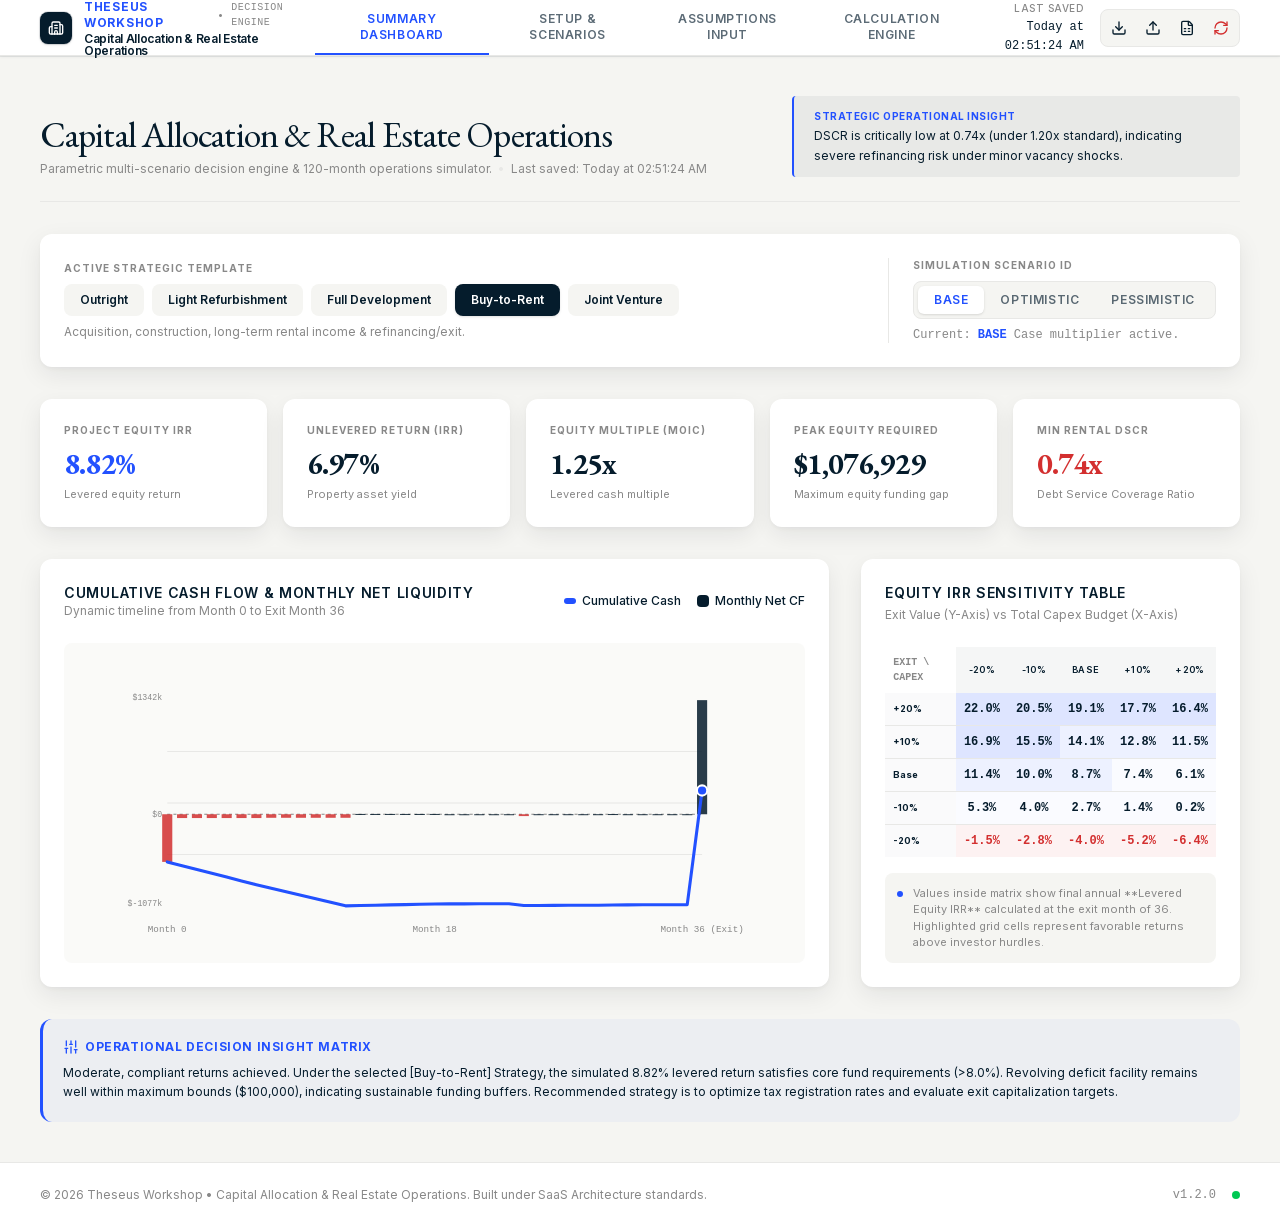
==== commit f755a6d8: "Deploying to gh-pages from @ HyVoid/Real-Estate-Valuation-all-in-one-calculator@a9946c760efce4c79de2" ====
--- a/index.html
+++ b/index.html
@@ -1 +1 @@
-<!DOCTYPE html><!--4SLTiJFAtI23igHur3OrM--><html lang="en" class="__variable_431c15 __variable_d8ebd1"><head><meta charSet="utf-8"/><meta name="viewport" content="width=device-width, initial-scale=1"/><link rel="preload" href="./_next/static/media/c679f70df756412c-s.p.woff2" as="font" crossorigin="" type="font/woff2"/><link rel="preload" href="./_next/static/media/e4af272ccee01ff0-s.p.woff2" as="font" crossorigin="" type="font/woff2"/><link rel="stylesheet" href="./_next/static/css/00d7badc9d81897d.css" data-precedence="next"/><link rel="preload" as="script" fetchPriority="low" href="./_next/static/chunks/webpack-733e47fbf3b9fbbc.js"/><script src="./_next/static/chunks/4bd1b696-21f374d1156f834a.js" async=""></script><script src="./_next/static/chunks/255-d98a8cbc9cb07ed7.js" async=""></script><script src="./_next/static/chunks/main-app-06ca8721d2de9751.js" async=""></script><script src="./_next/static/chunks/app/page-3c8d33b24c280221.js" async=""></script><meta name="next-size-adjust" content=""/><title>Theseus Workshop | Capital Allocation &amp; Real Estate Operations</title><meta name="description" content="Parametric multi-scenario decision engine &amp; 120-month operations simulator for capital allocation and real estate operations by Theseus Workshop."/><meta property="og:title" content="Theseus Workshop | Capital Allocation &amp; Real Estate Operations"/><meta property="og:description" content="Parametric multi-scenario decision engine &amp; 120-month operations simulator for capital allocation and real estate operations by Theseus Workshop."/><meta property="og:type" content="website"/><meta name="twitter:card" content="summary_large_image"/><meta name="twitter:title" content="Theseus Workshop | Capital Allocation &amp; Real Estate Operations"/><meta name="twitter:description" content="Parametric multi-scenario decision engine &amp; 120-month operations simulator for capital allocation and real estate operations by Theseus Workshop."/><script src="./_next/static/chunks/polyfills-42372ed130431b0a.js" noModule=""></script></head><body class="bg-[#F5F5F2] text-[#1A1A2E] antialiased"><div hidden=""><!--$--><!--/$--></div><div class="min-h-screen bg-[#F5F5F2] flex flex-col font-sans selection:bg-[#2251FF]/20 selection:text-[#051C2C]"><header class="sticky top-0 z-40 h-[56px] bg-white border-b border-[#E8E8E6] shadow-[0_1px_3px_rgba(5,28,44,0.06),0_1px_0px_rgba(5,28,44,0.08)]"><div class="max-w-[1400px] mx-auto h-full px-10 flex items-center justify-between"><div class="flex items-center gap-3"><div class="w-8 h-8 rounded-[8px] bg-[#051C2C] flex items-center justify-center text-white shrink-0 shadow-sm ring-1 ring-[#051C2C]/10"><svg xmlns="http://www.w3.org/2000/svg" width="24" height="24" viewBox="0 0 24 24" fill="none" stroke="currentColor" stroke-width="2" stroke-linecap="round" stroke-linejoin="round" class="lucide lucide-building2 lucide-building-2 w-4 h-4 text-white" aria-hidden="true"><path d="M10 12h4"></path><path d="M10 8h4"></path><path d="M14 21v-3a2 2 0 0 0-4 0v3"></path><path d="M6 10H4a2 2 0 0 0-2 2v7a2 2 0 0 0 2 2h16a2 2 0 0 0 2-2V9a2 2 0 0 0-2-2h-2"></path><path d="M6 21V5a2 2 0 0 1 2-2h8a2 2 0 0 1 2 2v16"></path></svg></div><div class="flex flex-col justify-center"><div class="flex items-center gap-2"><span class="text-xs font-bold tracking-[0.06em] uppercase text-[#2251FF]">Theseus Workshop</span><span class="text-[#888888] text-[10px]">•</span><span class="text-[10px] font-mono text-[#888888] uppercase tracking-wider">Decision Engine</span></div><h1 class="text-xs font-semibold tracking-tight text-[#051C2C] leading-none mt-0.5">Capital Allocation &amp; Real Estate Operations</h1></div></div><nav class="flex h-full items-center"><button class="h-full px-5 text-xs font-semibold tracking-wider uppercase flex items-center justify-center border-b-2 transition-all relative border-[#2251FF] text-[#2251FF]">Summary Dashboard<span class="absolute bottom-[-2px] left-0 right-0 h-[2px] bg-[#2251FF] animate-pulse"></span></button><button class="h-full px-5 text-xs font-semibold tracking-wider uppercase flex items-center justify-center border-b-2 transition-all relative border-transparent text-[#051C2C]/65 hover:text-[#051C2C]">Setup &amp; Scenarios</button><button class="h-full px-5 text-xs font-semibold tracking-wider uppercase flex items-center justify-center border-b-2 transition-all relative border-transparent text-[#051C2C]/65 hover:text-[#051C2C]">Assumptions Input</button><button class="h-full px-5 text-xs font-semibold tracking-wider uppercase flex items-center justify-center border-b-2 transition-all relative border-transparent text-[#051C2C]/65 hover:text-[#051C2C]">Calculation Engine</button></nav><div class="flex items-center gap-4"><div class="text-right"><span class="text-[10px] uppercase text-[#888888] block tracking-[0.05em] font-medium">Last Saved</span><span class="text-xs font-mono font-medium text-[#051C2C]">Never</span></div><div class="flex items-center gap-1.5 bg-[#F5F5F2] p-1 rounded-[8px] border border-[#E8E8E6]"><button title="Export Backup JSON" class="p-1.5 hover:bg-white rounded-[6px] text-[#051C2C] hover:text-[#2251FF] transition-all cursor-pointer"><svg xmlns="http://www.w3.org/2000/svg" width="24" height="24" viewBox="0 0 24 24" fill="none" stroke="currentColor" stroke-width="2" stroke-linecap="round" stroke-linejoin="round" class="lucide lucide-download w-4 h-4" aria-hidden="true"><path d="M12 15V3"></path><path d="M21 15v4a2 2 0 0 1-2 2H5a2 2 0 0 1-2-2v-4"></path><path d="m7 10 5 5 5-5"></path></svg></button><label title="Import Backup JSON" class="p-1.5 hover:bg-white rounded-[6px] text-[#051C2C] hover:text-[#2251FF] transition-all cursor-pointer"><svg xmlns="http://www.w3.org/2000/svg" width="24" height="24" viewBox="0 0 24 24" fill="none" stroke="currentColor" stroke-width="2" stroke-linecap="round" stroke-linejoin="round" class="lucide lucide-upload w-4 h-4" aria-hidden="true"><path d="M12 3v12"></path><path d="m17 8-5-5-5 5"></path><path d="M21 15v4a2 2 0 0 1-2 2H5a2 2 0 0 1-2-2v-4"></path></svg><input type="file" accept=".json" class="hidden"/></label><button title="Bulk CSV Import" class="p-1.5 hover:bg-white rounded-[6px] text-[#051C2C] hover:text-[#2251FF] transition-all cursor-pointer"><svg xmlns="http://www.w3.org/2000/svg" width="24" height="24" viewBox="0 0 24 24" fill="none" stroke="currentColor" stroke-width="2" stroke-linecap="round" stroke-linejoin="round" class="lucide lucide-file-spreadsheet w-4 h-4" aria-hidden="true"><path d="M6 22a2 2 0 0 1-2-2V4a2 2 0 0 1 2-2h8a2.4 2.4 0 0 1 1.704.706l3.588 3.588A2.4 2.4 0 0 1 20 8v12a2 2 0 0 1-2 2z"></path><path d="M14 2v5a1 1 0 0 0 1 1h5"></path><path d="M8 13h2"></path><path d="M14 13h2"></path><path d="M8 17h2"></path><path d="M14 17h2"></path></svg></button><button title="Reset Data" class="p-1.5 hover:bg-white rounded-[6px] text-[#D32F2F] hover:bg-[#D32F2F]/10 transition-all cursor-pointer"><svg xmlns="http://www.w3.org/2000/svg" width="24" height="24" viewBox="0 0 24 24" fill="none" stroke="currentColor" stroke-width="2" stroke-linecap="round" stroke-linejoin="round" class="lucide lucide-refresh-cw w-4 h-4" aria-hidden="true"><path d="M3 12a9 9 0 0 1 9-9 9.75 9.75 0 0 1 6.74 2.74L21 8"></path><path d="M21 3v5h-5"></path><path d="M21 12a9 9 0 0 1-9 9 9.75 9.75 0 0 1-6.74-2.74L3 16"></path><path d="M8 16H3v5"></path></svg></button></div></div></div></header><main class="max-w-[1400px] w-full mx-auto px-10 py-10 flex-grow animate-fade-up"><div class="flex flex-col md:flex-row justify-between items-start md:items-end gap-6 mb-8 border-b border-[#E8E8E6] pb-6"><div class="title-set"><h2 class="font-heading-eb text-4xl font-normal text-[#051C2C] tracking-tight">Capital Allocation &amp; Real Estate Operations</h2><div class="text-[#888888] text-xs mt-1.5 flex items-center gap-1.5"><span>Parametric multi-scenario decision engine &amp; 120-month operations simulator.</span><span class="text-[#E8E8E6]">•</span><span>Last saved: <!-- -->Never</span></div></div><div class="bg-[#051C2C]/5 border-l-2 border-[#2251FF] px-5 py-3 rounded-[4px] max-w-md w-full shrink-0"><p class="text-xs text-[#051C2C] leading-relaxed"><strong class="text-[#2251FF] uppercase tracking-wider text-[10px] block mb-0.5 font-bold">Strategic Operational Insight</strong>DSCR is critically low at 0.74x (under 1.20x standard), indicating severe refinancing risk under minor vacancy shocks.</p></div></div><div class="bg-white rounded-[12px] p-6 mb-8 shadow-[0_2px_4px_rgba(5,28,44,0.04),0_8px_24px_rgba(5,28,44,0.08)] hover:translate-y-[-2px] transition-all duration-300"><div class="flex flex-col md:flex-row md:items-center justify-between gap-6"><div><label class="text-[10px] uppercase text-[#888888] font-bold tracking-widest block mb-2">ACTIVE STRATEGIC TEMPLATE</label><div class="flex flex-wrap gap-2"><button class="px-4 py-2 text-xs font-semibold rounded-[8px] transition-all cursor-pointer bg-[#F5F5F2] text-[#051C2C] hover:bg-[#E8E8E6]">Outright</button><button class="px-4 py-2 text-xs font-semibold rounded-[8px] transition-all cursor-pointer bg-[#F5F5F2] text-[#051C2C] hover:bg-[#E8E8E6]">Light Refurbishment</button><button class="px-4 py-2 text-xs font-semibold rounded-[8px] transition-all cursor-pointer bg-[#F5F5F2] text-[#051C2C] hover:bg-[#E8E8E6]">Full Development</button><button class="px-4 py-2 text-xs font-semibold rounded-[8px] transition-all cursor-pointer bg-[#051C2C] text-white shadow-sm">Buy-to-Rent</button><button class="px-4 py-2 text-xs font-semibold rounded-[8px] transition-all cursor-pointer bg-[#F5F5F2] text-[#051C2C] hover:bg-[#E8E8E6]">Joint Venture</button></div><p class="text-xs text-[#888888] mt-2">Acquisition, construction, long-term rental income &amp; refinancing/exit.</p></div><div class="border-l border-[#E8E8E6] pl-0 md:pl-6"><label class="text-[10px] uppercase text-[#888888] font-bold tracking-widest block mb-2">SIMULATION SCENARIO ID</label><div class="inline-flex rounded-[8px] bg-[#F5F5F2] p-1 border border-[#E8E8E6]"><button class="px-4 py-1.5 text-xs font-semibold rounded-[6px] tracking-wider uppercase transition-all cursor-pointer bg-white text-[#2251FF] shadow-sm font-bold">base</button><button class="px-4 py-1.5 text-xs font-semibold rounded-[6px] tracking-wider uppercase transition-all cursor-pointer text-[#051C2C]/65 hover:text-[#051C2C]">optimistic</button><button class="px-4 py-1.5 text-xs font-semibold rounded-[6px] tracking-wider uppercase transition-all cursor-pointer text-[#051C2C]/65 hover:text-[#051C2C]">pessimistic</button></div><div class="text-xs text-[#888888] mt-2 font-mono">Current: <span class="text-[#2251FF] font-bold">BASE</span> Case multiplier active.</div></div></div></div><div class="space-y-8"><div class="grid grid-cols-1 md:grid-cols-5 gap-4"><div class="bg-white rounded-[12px] p-6 shadow-[0_2px_4px_rgba(5,28,44,0.04),0_8px_24px_rgba(5,28,44,0.08)] hover:translate-y-[-2px] transition-all duration-300"><span class="text-[10px] uppercase text-[#888888] font-bold tracking-widest block">Project Equity IRR</span><h3 class="text-3xl font-bold font-kpi-eb text-[#2251FF] mt-2">8.82<!-- -->%</h3><span class="text-[11px] text-[#888888] mt-1 block">Levered equity return</span></div><div class="bg-white rounded-[12px] p-6 shadow-[0_2px_4px_rgba(5,28,44,0.04),0_8px_24px_rgba(5,28,44,0.08)] hover:translate-y-[-2px] transition-all duration-300"><span class="text-[10px] uppercase text-[#888888] font-bold tracking-widest block">Unlevered Return (IRR)</span><h3 class="text-3xl font-bold font-kpi-eb text-[#051C2C] mt-2">6.97<!-- -->%</h3><span class="text-[11px] text-[#888888] mt-1 block">Property asset yield</span></div><div class="bg-white rounded-[12px] p-6 shadow-[0_2px_4px_rgba(5,28,44,0.04),0_8px_24px_rgba(5,28,44,0.08)] hover:translate-y-[-2px] transition-all duration-300"><span class="text-[10px] uppercase text-[#888888] font-bold tracking-widest block">Equity Multiple (MoIC)</span><h3 class="text-3xl font-bold font-kpi-eb text-[#051C2C] mt-2">1.25<!-- -->x</h3><span class="text-[11px] text-[#888888] mt-1 block">Levered cash multiple</span></div><div class="bg-white rounded-[12px] p-6 shadow-[0_2px_4px_rgba(5,28,44,0.04),0_8px_24px_rgba(5,28,44,0.08)] hover:translate-y-[-2px] transition-all duration-300"><span class="text-[10px] uppercase text-[#888888] font-bold tracking-widest block">Peak Equity Required</span><h3 class="text-3xl font-bold font-kpi-eb text-[#051C2C] mt-2">$<!-- -->1,076,929</h3><span class="text-[11px] text-[#888888] mt-1 block">Maximum equity funding gap</span></div><div class="bg-white rounded-[12px] p-6 shadow-[0_2px_4px_rgba(5,28,44,0.04),0_8px_24px_rgba(5,28,44,0.08)] hover:translate-y-[-2px] transition-all duration-300"><span class="text-[10px] uppercase text-[#888888] font-bold tracking-widest block">Min Rental DSCR</span><h3 class="text-3xl font-bold font-kpi-eb mt-2 text-[#D32F2F]">0.74<!-- -->x</h3><span class="text-[11px] text-[#888888] mt-1 block">Debt Service Coverage Ratio</span></div></div><div class="grid grid-cols-1 lg:grid-cols-3 gap-8"><div class="lg:col-span-2 bg-white rounded-[12px] p-6 shadow-[0_2px_4px_rgba(5,28,44,0.04),0_8px_24px_rgba(5,28,44,0.08)]"><div class="flex items-center justify-between mb-6"><div><h4 class="text-sm font-semibold uppercase tracking-wider text-[#051C2C]">Cumulative Cash Flow &amp; Monthly Net Liquidity</h4><p class="text-xs text-[#888888]">Dynamic timeline from Month 0 to Exit Month <!-- -->36</p></div><div class="flex items-center gap-4 text-xs font-medium"><div class="flex items-center gap-1.5"><span class="w-3 h-1.5 bg-[#2251FF] rounded-sm"></span><span class="text-[#051C2C]">Cumulative Cash</span></div><div class="flex items-center gap-1.5"><span class="w-3 h-3 bg-[#051C2C] rounded-sm"></span><span class="text-[#051C2C]">Monthly Net CF</span></div></div></div><div class="relative w-full h-[320px] bg-[#F5F5F2]/50 rounded-[8px] p-4"><svg viewBox="0 0 600 280" class="w-full h-full"><line x1="40" y1="150.94183793961423" x2="560" y2="150.94183793961423" stroke="#888888" stroke-width="1" stroke-dasharray="3,3"></line><line x1="40" y1="190" x2="560" y2="190" stroke="#E8E8E6" stroke-width="1"></line><line x1="40" y1="140" x2="560" y2="140" stroke="#E8E8E6" stroke-width="1"></line><line x1="40" y1="90" x2="560" y2="90" stroke="#E8E8E6" stroke-width="1"></line><rect x="35.08108108108108" y="150.94183793961423" width="9.837837837837837" height="46.30996886287818" fill="#D32F2F" opacity="0.85"></rect><rect x="49.525525525525524" y="150.94183793961423" width="9.837837837837837" height="3.693285356993897" fill="#D32F2F" opacity="0.85"></rect><rect x="63.969969969969966" y="150.94183793961423" width="9.837837837837837" height="3.693285356993897" fill="#D32F2F" opacity="0.85"></rect><rect x="78.41441441441441" y="150.94183793961423" width="9.837837837837837" height="3.693285356993897" fill="#D32F2F" opacity="0.85"></rect><rect x="92.85885885885885" y="150.94183793961423" width="9.837837837837837" height="3.693285356993897" fill="#D32F2F" opacity="0.85"></rect><rect x="107.30330330330331" y="150.94183793961423" width="9.837837837837837" height="3.693285356993897" fill="#D32F2F" opacity="0.85"></rect><rect x="121.74774774774774" y="150.94183793961423" width="9.837837837837837" height="3.693285356993897" fill="#D32F2F" opacity="0.85"></rect><rect x="136.1921921921922" y="150.94183793961423" width="9.837837837837837" height="3.431413509257368" fill="#D32F2F" opacity="0.85"></rect><rect x="150.63663663663664" y="150.94183793961423" width="9.837837837837837" height="3.431413509257368" fill="#D32F2F" opacity="0.85"></rect><rect x="165.0810810810811" y="150.94183793961423" width="9.837837837837837" height="3.431413509257368" fill="#D32F2F" opacity="0.85"></rect><rect x="179.52552552552555" y="150.94183793961423" width="9.837837837837837" height="3.431413509257368" fill="#D32F2F" opacity="0.85"></rect><rect x="193.96996996997" y="150.94183793961423" width="9.837837837837837" height="3.431413509257368" fill="#D32F2F" opacity="0.85"></rect><rect x="208.4144144144144" y="150.94183793961423" width="9.837837837837837" height="3.431413509257368" fill="#D32F2F" opacity="0.85"></rect><rect x="222.85885885885887" y="150.63228805939605" width="9.837837837837837" height="1" fill="#051C2C" opacity="0.85"></rect><rect x="237.30330330330332" y="150.63228805939605" width="9.837837837837837" height="1" fill="#051C2C" opacity="0.85"></rect><rect x="251.74774774774778" y="150.63228805939605" width="9.837837837837837" height="1" fill="#051C2C" opacity="0.85"></rect><rect x="266.1921921921922" y="150.63228805939605" width="9.837837837837837" height="1" fill="#051C2C" opacity="0.85"></rect><rect x="280.63663663663664" y="150.63228805939605" width="9.837837837837837" height="1" fill="#051C2C" opacity="0.85"></rect><rect x="295.0810810810811" y="150.63228805939605" width="9.837837837837837" height="1" fill="#051C2C" opacity="0.85"></rect><rect x="309.52552552552555" y="150.89415990713258" width="9.837837837837837" height="1" fill="#051C2C" opacity="0.85"></rect><rect x="323.96996996997" y="150.89415990713258" width="9.837837837837837" height="1" fill="#051C2C" opacity="0.85"></rect><rect x="338.41441441441447" y="150.89415990713258" width="9.837837837837837" height="1" fill="#051C2C" opacity="0.85"></rect><rect x="352.8588588588589" y="150.89415990713258" width="9.837837837837837" height="1" fill="#051C2C" opacity="0.85"></rect><rect x="367.30330330330327" y="150.89415990713258" width="9.837837837837837" height="1" fill="#051C2C" opacity="0.85"></rect><rect x="381.7477477477477" y="150.94183793961423" width="9.837837837837837" height="1.7716421728457021" fill="#D32F2F" opacity="0.85"></rect><rect x="396.1921921921922" y="150.87695244584506" width="9.837837837837837" height="1" fill="#051C2C" opacity="0.85"></rect><rect x="410.63663663663664" y="150.87695244584506" width="9.837837837837837" height="1" fill="#051C2C" opacity="0.85"></rect><rect x="425.0810810810811" y="150.87695244584506" width="9.837837837837837" height="1" fill="#051C2C" opacity="0.85"></rect><rect x="439.52552552552555" y="150.87695244584506" width="9.837837837837837" height="1" fill="#051C2C" opacity="0.85"></rect><rect x="453.96996996997" y="150.87695244584506" width="9.837837837837837" height="1" fill="#051C2C" opacity="0.85"></rect><rect x="468.41441441441447" y="150.71155969990622" width="9.837837837837837" height="1" fill="#051C2C" opacity="0.85"></rect><rect x="482.8588588588589" y="150.87695244584506" width="9.837837837837837" height="1" fill="#051C2C" opacity="0.85"></rect><rect x="497.30330330330327" y="150.87695244584506" width="9.837837837837837" height="1" fill="#051C2C" opacity="0.85"></rect><rect x="511.7477477477477" y="150.87695244584506" width="9.837837837837837" height="1" fill="#051C2C" opacity="0.85"></rect><rect x="526.1921921921921" y="150.87695244584506" width="9.837837837837837" height="1" fill="#051C2C" opacity="0.85"></rect><rect x="540.6366366366366" y="150.87695244584506" width="9.837837837837837" height="1" fill="#051C2C" opacity="0.85"></rect><rect x="555.081081081081" y="40" width="9.837837837837837" height="110.94183793961423" fill="#051C2C" opacity="0.85"></rect><path d="M 40 197.2518068024924 L 54.44444444444444 200.9450921594863 L 68.88888888888889 204.6383775164802 L 83.33333333333333 208.3316628734741 L 97.77777777777777 212.02494823046797 L 112.22222222222223 215.71823358746187 L 126.66666666666666 219.41151894445574 L 141.11111111111111 222.8429324537131 L 155.55555555555554 226.2743459629705 L 170 229.70575947222787 L 184.44444444444446 233.13717298148524 L 198.8888888888889 236.56858649074263 L 213.33333333333331 240 L 227.77777777777777 239.69045011978181 L 242.22222222222223 239.38090023956363 L 256.6666666666667 239.07135035934544 L 271.1111111111111 238.76180047912726 L 285.55555555555554 238.45225059890907 L 300 238.14270071869086 L 314.44444444444446 238.0950226862092 L 328.8888888888889 238.04734465372755 L 343.33333333333337 237.99966662124586 L 357.7777777777778 237.9519885887642 L 372.2222222222222 237.90431055628252 L 386.66666666666663 239.67595272912823 L 401.1111111111111 239.61106723535906 L 415.55555555555554 239.54618174158992 L 430 239.48129624782078 L 444.44444444444446 239.4164107540516 L 458.8888888888889 239.35152526028247 L 473.33333333333337 239.12124702057446 L 487.7777777777778 239.05636152680532 L 502.2222222222222 238.99147603303615 L 516.6666666666666 238.926590539267 L 531.1111111111111 238.86170504549784 L 545.5555555555555 238.7968195517287 L 560 127.85498161211449" fill="none" stroke="#2251FF" stroke-width="3" stroke-linecap="round" stroke-linejoin="round"></path><circle cx="560" cy="127.85498161211449" r="5" fill="#2251FF" stroke="#FFFFFF" stroke-width="2"></circle><text x="40" y="265" fill="#888888" font-size="9" text-anchor="middle" class="font-mono">Month 0</text><text x="300" y="265" fill="#888888" font-size="9" text-anchor="middle" class="font-mono">Month <!-- -->18</text><text x="560" y="265" fill="#888888" font-size="9" text-anchor="middle" class="font-mono">Month <!-- -->36<!-- --> (Exit)</text><text x="35" y="40" fill="#888888" font-size="8" text-anchor="end" class="font-mono">$<!-- -->1342<!-- -->k</text><text x="35" y="153.94183793961423" fill="#888888" font-size="8" text-anchor="end" class="font-mono">$0</text><text x="35" y="240" fill="#888888" font-size="8" text-anchor="end" class="font-mono">$<!-- -->-1077<!-- -->k</text></svg></div></div><div class="bg-white rounded-[12px] p-6 shadow-[0_2px_4px_rgba(5,28,44,0.04),0_8px_24px_rgba(5,28,44,0.08)]"><h4 class="text-sm font-semibold uppercase tracking-wider text-[#051C2C] mb-1">Equity IRR Sensitivity Table</h4><p class="text-xs text-[#888888] mb-6">Exit Value (Y-Axis) vs Total Capex Budget (X-Axis)</p><div class="overflow-x-auto"><table class="w-full text-center border-collapse"><thead><tr><th class="p-2 text-[10px] font-bold text-[#888888] font-mono text-left">EXIT \ CAPEX</th><th class="p-2 text-[9px] uppercase tracking-wider font-semibold text-[#051C2C] bg-[rgba(5,28,44,0.04)]">-20%</th><th class="p-2 text-[9px] uppercase tracking-wider font-semibold text-[#051C2C] bg-[rgba(5,28,44,0.04)]">-10%</th><th class="p-2 text-[9px] uppercase tracking-wider font-semibold text-[#051C2C] bg-[rgba(5,28,44,0.04)]">Base</th><th class="p-2 text-[9px] uppercase tracking-wider font-semibold text-[#051C2C] bg-[rgba(5,28,44,0.04)]">+10%</th><th class="p-2 text-[9px] uppercase tracking-wider font-semibold text-[#051C2C] bg-[rgba(5,28,44,0.04)]">+20%</th></tr></thead><tbody class="divide-y divide-[#E8E8E6]"><tr class="hover:bg-[#F5F5F2]/50 transition-all"><td class="p-2 text-[9px] font-bold text-left text-[#051C2C] bg-[rgba(5,28,44,0.02)]">+20%</td><td style="background-color:rgba(34, 81, 255, 0.15)" class="p-2 text-xs font-mono font-semibold transition-all hover:scale-[1.08] hover:brightness-95 text-[#051C2C]">22.0<!-- -->%</td><td style="background-color:rgba(34, 81, 255, 0.15)" class="p-2 text-xs font-mono font-semibold transition-all hover:scale-[1.08] hover:brightness-95 text-[#051C2C]">20.5<!-- -->%</td><td style="background-color:rgba(34, 81, 255, 0.15)" class="p-2 text-xs font-mono font-semibold transition-all hover:scale-[1.08] hover:brightness-95 text-[#051C2C]">19.1<!-- -->%</td><td style="background-color:rgba(34, 81, 255, 0.15)" class="p-2 text-xs font-mono font-semibold transition-all hover:scale-[1.08] hover:brightness-95 text-[#051C2C]">17.7<!-- -->%</td><td style="background-color:rgba(34, 81, 255, 0.15)" class="p-2 text-xs font-mono font-semibold transition-all hover:scale-[1.08] hover:brightness-95 text-[#051C2C]">16.4<!-- -->%</td></tr><tr class="hover:bg-[#F5F5F2]/50 transition-all"><td class="p-2 text-[9px] font-bold text-left text-[#051C2C] bg-[rgba(5,28,44,0.02)]">+10%</td><td style="background-color:rgba(34, 81, 255, 0.15)" class="p-2 text-xs font-mono font-semibold transition-all hover:scale-[1.08] hover:brightness-95 text-[#051C2C]">16.9<!-- -->%</td><td style="background-color:rgba(34, 81, 255, 0.15)" class="p-2 text-xs font-mono font-semibold transition-all hover:scale-[1.08] hover:brightness-95 text-[#051C2C]">15.5<!-- -->%</td><td style="background-color:rgba(34, 81, 255, 0.08)" class="p-2 text-xs font-mono font-semibold transition-all hover:scale-[1.08] hover:brightness-95 text-[#051C2C]">14.1<!-- -->%</td><td style="background-color:rgba(34, 81, 255, 0.08)" class="p-2 text-xs font-mono font-semibold transition-all hover:scale-[1.08] hover:brightness-95 text-[#051C2C]">12.8<!-- -->%</td><td style="background-color:rgba(34, 81, 255, 0.08)" class="p-2 text-xs font-mono font-semibold transition-all hover:scale-[1.08] hover:brightness-95 text-[#051C2C]">11.5<!-- -->%</td></tr><tr class="hover:bg-[#F5F5F2]/50 transition-all"><td class="p-2 text-[9px] font-bold text-left text-[#051C2C] bg-[rgba(5,28,44,0.02)]">Base</td><td style="background-color:rgba(34, 81, 255, 0.08)" class="p-2 text-xs font-mono font-semibold transition-all hover:scale-[1.08] hover:brightness-95 text-[#051C2C]">11.4<!-- -->%</td><td style="background-color:rgba(34, 81, 255, 0.08)" class="p-2 text-xs font-mono font-semibold transition-all hover:scale-[1.08] hover:brightness-95 text-[#051C2C]">10.0<!-- -->%</td><td style="background-color:rgba(34, 81, 255, 0.08)" class="p-2 text-xs font-mono font-semibold transition-all hover:scale-[1.08] hover:brightness-95 text-[#051C2C]">8.7<!-- -->%</td><td style="background-color:rgba(34, 81, 255, 0.02)" class="p-2 text-xs font-mono font-semibold transition-all hover:scale-[1.08] hover:brightness-95 text-[#051C2C]">7.4<!-- -->%</td><td style="background-color:rgba(34, 81, 255, 0.02)" class="p-2 text-xs font-mono font-semibold transition-all hover:scale-[1.08] hover:brightness-95 text-[#051C2C]">6.1<!-- -->%</td></tr><tr class="hover:bg-[#F5F5F2]/50 transition-all"><td class="p-2 text-[9px] font-bold text-left text-[#051C2C] bg-[rgba(5,28,44,0.02)]">-10%</td><td style="background-color:rgba(34, 81, 255, 0.02)" class="p-2 text-xs font-mono font-semibold transition-all hover:scale-[1.08] hover:brightness-95 text-[#051C2C]">5.3<!-- -->%</td><td style="background-color:rgba(34, 81, 255, 0.02)" class="p-2 text-xs font-mono font-semibold transition-all hover:scale-[1.08] hover:brightness-95 text-[#051C2C]">4.0<!-- -->%</td><td style="background-color:rgba(34, 81, 255, 0.02)" class="p-2 text-xs font-mono font-semibold transition-all hover:scale-[1.08] hover:brightness-95 text-[#051C2C]">2.7<!-- -->%</td><td style="background-color:rgba(34, 81, 255, 0.02)" class="p-2 text-xs font-mono font-semibold transition-all hover:scale-[1.08] hover:brightness-95 text-[#051C2C]">1.4<!-- -->%</td><td style="background-color:rgba(34, 81, 255, 0.02)" class="p-2 text-xs font-mono font-semibold transition-all hover:scale-[1.08] hover:brightness-95 text-[#051C2C]">0.2<!-- -->%</td></tr><tr class="hover:bg-[#F5F5F2]/50 transition-all"><td class="p-2 text-[9px] font-bold text-left text-[#051C2C] bg-[rgba(5,28,44,0.02)]">-20%</td><td style="background-color:rgba(211, 47, 47, 0.06)" class="p-2 text-xs font-mono font-semibold transition-all hover:scale-[1.08] hover:brightness-95 text-[#D32F2F]">-1.5<!-- -->%</td><td style="background-color:rgba(211, 47, 47, 0.06)" class="p-2 text-xs font-mono font-semibold transition-all hover:scale-[1.08] hover:brightness-95 text-[#D32F2F]">-2.8<!-- -->%</td><td style="background-color:rgba(211, 47, 47, 0.06)" class="p-2 text-xs font-mono font-semibold transition-all hover:scale-[1.08] hover:brightness-95 text-[#D32F2F]">-4.0<!-- -->%</td><td style="background-color:rgba(211, 47, 47, 0.06)" class="p-2 text-xs font-mono font-semibold transition-all hover:scale-[1.08] hover:brightness-95 text-[#D32F2F]">-5.2<!-- -->%</td><td style="background-color:rgba(211, 47, 47, 0.06)" class="p-2 text-xs font-mono font-semibold transition-all hover:scale-[1.08] hover:brightness-95 text-[#D32F2F]">-6.4<!-- -->%</td></tr></tbody></table></div><div class="mt-4 p-3 bg-[#F5F5F2] rounded-[8px] flex items-start gap-2.5"><div class="w-1.5 h-1.5 bg-[#2251FF] rounded-full mt-1.5 shrink-0"></div><p class="text-[11px] text-[#888888]">Values inside matrix show final annual **Levered Equity IRR** calculated at the exit month of <!-- -->36<!-- -->. Highlighted grid cells represent favorable returns above investor hurdles.</p></div></div></div><div class="p-5 bg-[rgba(34,81,255,0.04)] rounded-[12px] border-l-[3px] border-[#2251FF]"><h4 class="text-xs font-bold uppercase tracking-wider text-[#2251FF] flex items-center gap-1.5 mb-2"><svg xmlns="http://www.w3.org/2000/svg" width="24" height="24" viewBox="0 0 24 24" fill="none" stroke="currentColor" stroke-width="2" stroke-linecap="round" stroke-linejoin="round" class="lucide lucide-sliders-vertical w-4 h-4" aria-hidden="true"><path d="M10 8h4"></path><path d="M12 21v-9"></path><path d="M12 8V3"></path><path d="M17 16h4"></path><path d="M19 12V3"></path><path d="M19 21v-5"></path><path d="M3 14h4"></path><path d="M5 10V3"></path><path d="M5 21v-7"></path></svg> Operational Decision Insight Matrix</h4><p class="text-xs text-[#051C2C] leading-relaxed">Moderate, compliant returns achieved. Under the selected [Buy-to-Rent] Strategy, the simulated 8.82% levered return satisfies core fund requirements (&gt;8.0%). Revolving deficit facility remains well within maximum bounds ($100,000), indicating sustainable funding buffers. Recommended strategy is to optimize tax registration rates and evaluate exit capitalization targets.</p></div></div></main><footer class="py-6 border-t border-[#E8E8E6] bg-white"><div class="max-w-[1400px] mx-auto px-10 flex items-center justify-between text-xs text-[#888888]"><p>© 2026 Theseus Workshop • Capital Allocation &amp; Real Estate Operations. Built under SaaS Architecture standards.</p><div class="flex items-center gap-4"><span class="font-mono">v1.2.0</span><span class="w-2 h-2 rounded-full bg-[#00C853]" title="Operational Database Online"></span></div></div></footer></div><!--$--><!--/$--><script src="./_next/static/chunks/webpack-733e47fbf3b9fbbc.js" id="_R_" async=""></script><script>(self.__next_f=self.__next_f||[]).push([0])</script><script>self.__next_f.push([1,"1:\"$Sreact.fragment\"\n2:I[9766,[],\"\"]\n3:I[8924,[],\"\"]\n4:I[1959,[],\"ClientPageRoot\"]\n5:I[5704,[\"974\",\"static/chunks/app/page-3c8d33b24c280221.js\"],\"default\"]\n8:I[4431,[],\"OutletBoundary\"]\na:I[5278,[],\"AsyncMetadataOutlet\"]\nc:I[4431,[],\"ViewportBoundary\"]\ne:I[4431,[],\"MetadataBoundary\"]\nf:\"$Sreact.suspense\"\n11:I[7150,[],\"\"]\n:HL[\"./_next/static/media/c679f70df756412c-s.p.woff2\",\"font\",{\"crossOrigin\":\"\",\"type\":\"font/woff2\"}]\n:HL[\"./_next/static/media/e4af272ccee01ff0-s.p.woff2\",\"font\",{\"crossOrigin\":\"\",\"type\":\"font/woff2\"}]\n:HL[\"./_next/static/css/00d7badc9d81897d.css\",\"style\"]\n"])</script><script>self.__next_f.push([1,"0:{\"P\":null,\"b\":\"4SLTiJFAtI23igHur3OrM\",\"p\":\"\",\"c\":[\"\",\"\"],\"i\":false,\"f\":[[[\"\",{\"children\":[\"__PAGE__\",{}]},\"$undefined\",\"$undefined\",true],[\"\",[\"$\",\"$1\",\"c\",{\"children\":[[[\"$\",\"link\",\"0\",{\"rel\":\"stylesheet\",\"href\":\"./_next/static/css/00d7badc9d81897d.css\",\"precedence\":\"next\",\"crossOrigin\":\"$undefined\",\"nonce\":\"$undefined\"}]],[\"$\",\"html\",null,{\"lang\":\"en\",\"className\":\"__variable_431c15 __variable_d8ebd1\",\"children\":[\"$\",\"body\",null,{\"suppressHydrationWarning\":true,\"className\":\"bg-[#F5F5F2] text-[#1A1A2E] antialiased\",\"children\":[\"$\",\"$L2\",null,{\"parallelRouterKey\":\"children\",\"error\":\"$undefined\",\"errorStyles\":\"$undefined\",\"errorScripts\":\"$undefined\",\"template\":[\"$\",\"$L3\",null,{}],\"templateStyles\":\"$undefined\",\"templateScripts\":\"$undefined\",\"notFound\":[[[\"$\",\"title\",null,{\"children\":\"404: This page could not be found.\"}],[\"$\",\"div\",null,{\"style\":{\"fontFamily\":\"system-ui,\\\"Segoe UI\\\",Roboto,Helvetica,Arial,sans-serif,\\\"Apple Color Emoji\\\",\\\"Segoe UI Emoji\\\"\",\"height\":\"100vh\",\"textAlign\":\"center\",\"display\":\"flex\",\"flexDirection\":\"column\",\"alignItems\":\"center\",\"justifyContent\":\"center\"},\"children\":[\"$\",\"div\",null,{\"children\":[[\"$\",\"style\",null,{\"dangerouslySetInnerHTML\":{\"__html\":\"body{color:#000;background:#fff;margin:0}.next-error-h1{border-right:1px solid rgba(0,0,0,.3)}@media (prefers-color-scheme:dark){body{color:#fff;background:#000}.next-error-h1{border-right:1px solid rgba(255,255,255,.3)}}\"}}],[\"$\",\"h1\",null,{\"className\":\"next-error-h1\",\"style\":{\"display\":\"inline-block\",\"margin\":\"0 20px 0 0\",\"padding\":\"0 23px 0 0\",\"fontSize\":24,\"fontWeight\":500,\"verticalAlign\":\"top\",\"lineHeight\":\"49px\"},\"children\":404}],[\"$\",\"div\",null,{\"style\":{\"display\":\"inline-block\"},\"children\":[\"$\",\"h2\",null,{\"style\":{\"fontSize\":14,\"fontWeight\":400,\"lineHeight\":\"49px\",\"margin\":0},\"children\":\"This page could not be found.\"}]}]]}]}]],[]],\"forbidden\":\"$undefined\",\"unauthorized\":\"$undefined\"}]}]}]]}],{\"children\":[\"__PAGE__\",[\"$\",\"$1\",\"c\",{\"children\":[[\"$\",\"$L4\",null,{\"Component\":\"$5\",\"searchParams\":{},\"params\":{},\"promises\":[\"$@6\",\"$@7\"]}],null,[\"$\",\"$L8\",null,{\"children\":[\"$L9\",[\"$\",\"$La\",null,{\"promise\":\"$@b\"}]]}]]}],{},null,false]},null,false],[\"$\",\"$1\",\"h\",{\"children\":[null,[[\"$\",\"$Lc\",null,{\"children\":\"$Ld\"}],[\"$\",\"meta\",null,{\"name\":\"next-size-adjust\",\"content\":\"\"}]],[\"$\",\"$Le\",null,{\"children\":[\"$\",\"div\",null,{\"hidden\":true,\"children\":[\"$\",\"$f\",null,{\"fallback\":null,\"children\":\"$L10\"}]}]}]]}],false]],\"m\":\"$undefined\",\"G\":[\"$11\",[]],\"s\":false,\"S\":true}\n"])</script><script>self.__next_f.push([1,"6:{}\n7:\"$0:f:0:1:2:children:1:props:children:0:props:params\"\n"])</script><script>self.__next_f.push([1,"d:[[\"$\",\"meta\",\"0\",{\"charSet\":\"utf-8\"}],[\"$\",\"meta\",\"1\",{\"name\":\"viewport\",\"content\":\"width=device-width, initial-scale=1\"}]]\n9:null\n"])</script><script>self.__next_f.push([1,"b:{\"metadata\":[[\"$\",\"title\",\"0\",{\"children\":\"Theseus Workshop | Capital Allocation \u0026 Real Estate Operations\"}],[\"$\",\"meta\",\"1\",{\"name\":\"description\",\"content\":\"Parametric multi-scenario decision engine \u0026 120-month operations simulator for capital allocation and real estate operations by Theseus Workshop.\"}],[\"$\",\"meta\",\"2\",{\"property\":\"og:title\",\"content\":\"Theseus Workshop | Capital Allocation \u0026 Real Estate Operations\"}],[\"$\",\"meta\",\"3\",{\"property\":\"og:description\",\"content\":\"Parametric multi-scenario decision engine \u0026 120-month operations simulator for capital allocation and real estate operations by Theseus Workshop.\"}],[\"$\",\"meta\",\"4\",{\"property\":\"og:type\",\"content\":\"website\"}],[\"$\",\"meta\",\"5\",{\"name\":\"twitter:card\",\"content\":\"summary_large_image\"}],[\"$\",\"meta\",\"6\",{\"name\":\"twitter:title\",\"content\":\"Theseus Workshop | Capital Allocation \u0026 Real Estate Operations\"}],[\"$\",\"meta\",\"7\",{\"name\":\"twitter:description\",\"content\":\"Parametric multi-scenario decision engine \u0026 120-month operations simulator for capital allocation and real estate operations by Theseus Workshop.\"}]],\"error\":null,\"digest\":\"$undefined\"}\n"])</script><script>self.__next_f.push([1,"10:\"$b:metadata\"\n"])</script></body></html>+<!DOCTYPE html><!--hBDtKZIgVv0qPna_JfBBs--><html lang="en" class="__variable_431c15 __variable_d8ebd1"><head><meta charSet="utf-8"/><meta name="viewport" content="width=device-width, initial-scale=1"/><link rel="preload" href="./_next/static/media/c679f70df756412c-s.p.woff2" as="font" crossorigin="" type="font/woff2"/><link rel="preload" href="./_next/static/media/e4af272ccee01ff0-s.p.woff2" as="font" crossorigin="" type="font/woff2"/><link rel="stylesheet" href="./_next/static/css/00d7badc9d81897d.css" data-precedence="next"/><link rel="preload" as="script" fetchPriority="low" href="./_next/static/chunks/webpack-733e47fbf3b9fbbc.js"/><script src="./_next/static/chunks/4bd1b696-21f374d1156f834a.js" async=""></script><script src="./_next/static/chunks/255-d98a8cbc9cb07ed7.js" async=""></script><script src="./_next/static/chunks/main-app-06ca8721d2de9751.js" async=""></script><script src="./_next/static/chunks/app/page-3c8d33b24c280221.js" async=""></script><meta name="next-size-adjust" content=""/><title>Theseus Workshop | Capital Allocation &amp; Real Estate Operations</title><meta name="description" content="Parametric multi-scenario decision engine &amp; 120-month operations simulator for capital allocation and real estate operations by Theseus Workshop."/><meta property="og:title" content="Theseus Workshop | Capital Allocation &amp; Real Estate Operations"/><meta property="og:description" content="Parametric multi-scenario decision engine &amp; 120-month operations simulator for capital allocation and real estate operations by Theseus Workshop."/><meta property="og:type" content="website"/><meta name="twitter:card" content="summary_large_image"/><meta name="twitter:title" content="Theseus Workshop | Capital Allocation &amp; Real Estate Operations"/><meta name="twitter:description" content="Parametric multi-scenario decision engine &amp; 120-month operations simulator for capital allocation and real estate operations by Theseus Workshop."/><script src="./_next/static/chunks/polyfills-42372ed130431b0a.js" noModule=""></script></head><body class="bg-[#F5F5F2] text-[#1A1A2E] antialiased"><div hidden=""><!--$--><!--/$--></div><div class="min-h-screen bg-[#F5F5F2] flex flex-col font-sans selection:bg-[#2251FF]/20 selection:text-[#051C2C]"><header class="sticky top-0 z-40 h-[56px] bg-white border-b border-[#E8E8E6] shadow-[0_1px_3px_rgba(5,28,44,0.06),0_1px_0px_rgba(5,28,44,0.08)]"><div class="max-w-[1400px] mx-auto h-full px-10 flex items-center justify-between"><div class="flex items-center gap-3"><div class="w-8 h-8 rounded-[8px] bg-[#051C2C] flex items-center justify-center text-white shrink-0 shadow-sm ring-1 ring-[#051C2C]/10"><svg xmlns="http://www.w3.org/2000/svg" width="24" height="24" viewBox="0 0 24 24" fill="none" stroke="currentColor" stroke-width="2" stroke-linecap="round" stroke-linejoin="round" class="lucide lucide-building2 lucide-building-2 w-4 h-4 text-white" aria-hidden="true"><path d="M10 12h4"></path><path d="M10 8h4"></path><path d="M14 21v-3a2 2 0 0 0-4 0v3"></path><path d="M6 10H4a2 2 0 0 0-2 2v7a2 2 0 0 0 2 2h16a2 2 0 0 0 2-2V9a2 2 0 0 0-2-2h-2"></path><path d="M6 21V5a2 2 0 0 1 2-2h8a2 2 0 0 1 2 2v16"></path></svg></div><div class="flex flex-col justify-center"><div class="flex items-center gap-2"><span class="text-xs font-bold tracking-[0.06em] uppercase text-[#2251FF]">Theseus Workshop</span><span class="text-[#888888] text-[10px]">•</span><span class="text-[10px] font-mono text-[#888888] uppercase tracking-wider">Decision Engine</span></div><h1 class="text-xs font-semibold tracking-tight text-[#051C2C] leading-none mt-0.5">Capital Allocation &amp; Real Estate Operations</h1></div></div><nav class="flex h-full items-center"><button class="h-full px-5 text-xs font-semibold tracking-wider uppercase flex items-center justify-center border-b-2 transition-all relative border-[#2251FF] text-[#2251FF]">Summary Dashboard<span class="absolute bottom-[-2px] left-0 right-0 h-[2px] bg-[#2251FF] animate-pulse"></span></button><button class="h-full px-5 text-xs font-semibold tracking-wider uppercase flex items-center justify-center border-b-2 transition-all relative border-transparent text-[#051C2C]/65 hover:text-[#051C2C]">Setup &amp; Scenarios</button><button class="h-full px-5 text-xs font-semibold tracking-wider uppercase flex items-center justify-center border-b-2 transition-all relative border-transparent text-[#051C2C]/65 hover:text-[#051C2C]">Assumptions Input</button><button class="h-full px-5 text-xs font-semibold tracking-wider uppercase flex items-center justify-center border-b-2 transition-all relative border-transparent text-[#051C2C]/65 hover:text-[#051C2C]">Calculation Engine</button></nav><div class="flex items-center gap-4"><div class="text-right"><span class="text-[10px] uppercase text-[#888888] block tracking-[0.05em] font-medium">Last Saved</span><span class="text-xs font-mono font-medium text-[#051C2C]">Never</span></div><div class="flex items-center gap-1.5 bg-[#F5F5F2] p-1 rounded-[8px] border border-[#E8E8E6]"><button title="Export Backup JSON" class="p-1.5 hover:bg-white rounded-[6px] text-[#051C2C] hover:text-[#2251FF] transition-all cursor-pointer"><svg xmlns="http://www.w3.org/2000/svg" width="24" height="24" viewBox="0 0 24 24" fill="none" stroke="currentColor" stroke-width="2" stroke-linecap="round" stroke-linejoin="round" class="lucide lucide-download w-4 h-4" aria-hidden="true"><path d="M12 15V3"></path><path d="M21 15v4a2 2 0 0 1-2 2H5a2 2 0 0 1-2-2v-4"></path><path d="m7 10 5 5 5-5"></path></svg></button><label title="Import Backup JSON" class="p-1.5 hover:bg-white rounded-[6px] text-[#051C2C] hover:text-[#2251FF] transition-all cursor-pointer"><svg xmlns="http://www.w3.org/2000/svg" width="24" height="24" viewBox="0 0 24 24" fill="none" stroke="currentColor" stroke-width="2" stroke-linecap="round" stroke-linejoin="round" class="lucide lucide-upload w-4 h-4" aria-hidden="true"><path d="M12 3v12"></path><path d="m17 8-5-5-5 5"></path><path d="M21 15v4a2 2 0 0 1-2 2H5a2 2 0 0 1-2-2v-4"></path></svg><input type="file" accept=".json" class="hidden"/></label><button title="Bulk CSV Import" class="p-1.5 hover:bg-white rounded-[6px] text-[#051C2C] hover:text-[#2251FF] transition-all cursor-pointer"><svg xmlns="http://www.w3.org/2000/svg" width="24" height="24" viewBox="0 0 24 24" fill="none" stroke="currentColor" stroke-width="2" stroke-linecap="round" stroke-linejoin="round" class="lucide lucide-file-spreadsheet w-4 h-4" aria-hidden="true"><path d="M6 22a2 2 0 0 1-2-2V4a2 2 0 0 1 2-2h8a2.4 2.4 0 0 1 1.704.706l3.588 3.588A2.4 2.4 0 0 1 20 8v12a2 2 0 0 1-2 2z"></path><path d="M14 2v5a1 1 0 0 0 1 1h5"></path><path d="M8 13h2"></path><path d="M14 13h2"></path><path d="M8 17h2"></path><path d="M14 17h2"></path></svg></button><button title="Reset Data" class="p-1.5 hover:bg-white rounded-[6px] text-[#D32F2F] hover:bg-[#D32F2F]/10 transition-all cursor-pointer"><svg xmlns="http://www.w3.org/2000/svg" width="24" height="24" viewBox="0 0 24 24" fill="none" stroke="currentColor" stroke-width="2" stroke-linecap="round" stroke-linejoin="round" class="lucide lucide-refresh-cw w-4 h-4" aria-hidden="true"><path d="M3 12a9 9 0 0 1 9-9 9.75 9.75 0 0 1 6.74 2.74L21 8"></path><path d="M21 3v5h-5"></path><path d="M21 12a9 9 0 0 1-9 9 9.75 9.75 0 0 1-6.74-2.74L3 16"></path><path d="M8 16H3v5"></path></svg></button></div></div></div></header><main class="max-w-[1400px] w-full mx-auto px-10 py-10 flex-grow animate-fade-up"><div class="flex flex-col md:flex-row justify-between items-start md:items-end gap-6 mb-8 border-b border-[#E8E8E6] pb-6"><div class="title-set"><h2 class="font-heading-eb text-4xl font-normal text-[#051C2C] tracking-tight">Capital Allocation &amp; Real Estate Operations</h2><div class="text-[#888888] text-xs mt-1.5 flex items-center gap-1.5"><span>Parametric multi-scenario decision engine &amp; 120-month operations simulator.</span><span class="text-[#E8E8E6]">•</span><span>Last saved: <!-- -->Never</span></div></div><div class="bg-[#051C2C]/5 border-l-2 border-[#2251FF] px-5 py-3 rounded-[4px] max-w-md w-full shrink-0"><p class="text-xs text-[#051C2C] leading-relaxed"><strong class="text-[#2251FF] uppercase tracking-wider text-[10px] block mb-0.5 font-bold">Strategic Operational Insight</strong>DSCR is critically low at 0.74x (under 1.20x standard), indicating severe refinancing risk under minor vacancy shocks.</p></div></div><div class="bg-white rounded-[12px] p-6 mb-8 shadow-[0_2px_4px_rgba(5,28,44,0.04),0_8px_24px_rgba(5,28,44,0.08)] hover:translate-y-[-2px] transition-all duration-300"><div class="flex flex-col md:flex-row md:items-center justify-between gap-6"><div><label class="text-[10px] uppercase text-[#888888] font-bold tracking-widest block mb-2">ACTIVE STRATEGIC TEMPLATE</label><div class="flex flex-wrap gap-2"><button class="px-4 py-2 text-xs font-semibold rounded-[8px] transition-all cursor-pointer bg-[#F5F5F2] text-[#051C2C] hover:bg-[#E8E8E6]">Outright</button><button class="px-4 py-2 text-xs font-semibold rounded-[8px] transition-all cursor-pointer bg-[#F5F5F2] text-[#051C2C] hover:bg-[#E8E8E6]">Light Refurbishment</button><button class="px-4 py-2 text-xs font-semibold rounded-[8px] transition-all cursor-pointer bg-[#F5F5F2] text-[#051C2C] hover:bg-[#E8E8E6]">Full Development</button><button class="px-4 py-2 text-xs font-semibold rounded-[8px] transition-all cursor-pointer bg-[#051C2C] text-white shadow-sm">Buy-to-Rent</button><button class="px-4 py-2 text-xs font-semibold rounded-[8px] transition-all cursor-pointer bg-[#F5F5F2] text-[#051C2C] hover:bg-[#E8E8E6]">Joint Venture</button></div><p class="text-xs text-[#888888] mt-2">Acquisition, construction, long-term rental income &amp; refinancing/exit.</p></div><div class="border-l border-[#E8E8E6] pl-0 md:pl-6"><label class="text-[10px] uppercase text-[#888888] font-bold tracking-widest block mb-2">SIMULATION SCENARIO ID</label><div class="inline-flex rounded-[8px] bg-[#F5F5F2] p-1 border border-[#E8E8E6]"><button class="px-4 py-1.5 text-xs font-semibold rounded-[6px] tracking-wider uppercase transition-all cursor-pointer bg-white text-[#2251FF] shadow-sm font-bold">base</button><button class="px-4 py-1.5 text-xs font-semibold rounded-[6px] tracking-wider uppercase transition-all cursor-pointer text-[#051C2C]/65 hover:text-[#051C2C]">optimistic</button><button class="px-4 py-1.5 text-xs font-semibold rounded-[6px] tracking-wider uppercase transition-all cursor-pointer text-[#051C2C]/65 hover:text-[#051C2C]">pessimistic</button></div><div class="text-xs text-[#888888] mt-2 font-mono">Current: <span class="text-[#2251FF] font-bold">BASE</span> Case multiplier active.</div></div></div></div><div class="space-y-8"><div class="grid grid-cols-1 md:grid-cols-5 gap-4"><div class="bg-white rounded-[12px] p-6 shadow-[0_2px_4px_rgba(5,28,44,0.04),0_8px_24px_rgba(5,28,44,0.08)] hover:translate-y-[-2px] transition-all duration-300"><span class="text-[10px] uppercase text-[#888888] font-bold tracking-widest block">Project Equity IRR</span><h3 class="text-3xl font-bold font-kpi-eb text-[#2251FF] mt-2">8.82<!-- -->%</h3><span class="text-[11px] text-[#888888] mt-1 block">Levered equity return</span></div><div class="bg-white rounded-[12px] p-6 shadow-[0_2px_4px_rgba(5,28,44,0.04),0_8px_24px_rgba(5,28,44,0.08)] hover:translate-y-[-2px] transition-all duration-300"><span class="text-[10px] uppercase text-[#888888] font-bold tracking-widest block">Unlevered Return (IRR)</span><h3 class="text-3xl font-bold font-kpi-eb text-[#051C2C] mt-2">6.97<!-- -->%</h3><span class="text-[11px] text-[#888888] mt-1 block">Property asset yield</span></div><div class="bg-white rounded-[12px] p-6 shadow-[0_2px_4px_rgba(5,28,44,0.04),0_8px_24px_rgba(5,28,44,0.08)] hover:translate-y-[-2px] transition-all duration-300"><span class="text-[10px] uppercase text-[#888888] font-bold tracking-widest block">Equity Multiple (MoIC)</span><h3 class="text-3xl font-bold font-kpi-eb text-[#051C2C] mt-2">1.25<!-- -->x</h3><span class="text-[11px] text-[#888888] mt-1 block">Levered cash multiple</span></div><div class="bg-white rounded-[12px] p-6 shadow-[0_2px_4px_rgba(5,28,44,0.04),0_8px_24px_rgba(5,28,44,0.08)] hover:translate-y-[-2px] transition-all duration-300"><span class="text-[10px] uppercase text-[#888888] font-bold tracking-widest block">Peak Equity Required</span><h3 class="text-3xl font-bold font-kpi-eb text-[#051C2C] mt-2">$<!-- -->1,076,929</h3><span class="text-[11px] text-[#888888] mt-1 block">Maximum equity funding gap</span></div><div class="bg-white rounded-[12px] p-6 shadow-[0_2px_4px_rgba(5,28,44,0.04),0_8px_24px_rgba(5,28,44,0.08)] hover:translate-y-[-2px] transition-all duration-300"><span class="text-[10px] uppercase text-[#888888] font-bold tracking-widest block">Min Rental DSCR</span><h3 class="text-3xl font-bold font-kpi-eb mt-2 text-[#D32F2F]">0.74<!-- -->x</h3><span class="text-[11px] text-[#888888] mt-1 block">Debt Service Coverage Ratio</span></div></div><div class="grid grid-cols-1 lg:grid-cols-3 gap-8"><div class="lg:col-span-2 bg-white rounded-[12px] p-6 shadow-[0_2px_4px_rgba(5,28,44,0.04),0_8px_24px_rgba(5,28,44,0.08)]"><div class="flex items-center justify-between mb-6"><div><h4 class="text-sm font-semibold uppercase tracking-wider text-[#051C2C]">Cumulative Cash Flow &amp; Monthly Net Liquidity</h4><p class="text-xs text-[#888888]">Dynamic timeline from Month 0 to Exit Month <!-- -->36</p></div><div class="flex items-center gap-4 text-xs font-medium"><div class="flex items-center gap-1.5"><span class="w-3 h-1.5 bg-[#2251FF] rounded-sm"></span><span class="text-[#051C2C]">Cumulative Cash</span></div><div class="flex items-center gap-1.5"><span class="w-3 h-3 bg-[#051C2C] rounded-sm"></span><span class="text-[#051C2C]">Monthly Net CF</span></div></div></div><div class="relative w-full h-[320px] bg-[#F5F5F2]/50 rounded-[8px] p-4"><svg viewBox="0 0 600 280" class="w-full h-full"><line x1="40" y1="150.94183793961423" x2="560" y2="150.94183793961423" stroke="#888888" stroke-width="1" stroke-dasharray="3,3"></line><line x1="40" y1="190" x2="560" y2="190" stroke="#E8E8E6" stroke-width="1"></line><line x1="40" y1="140" x2="560" y2="140" stroke="#E8E8E6" stroke-width="1"></line><line x1="40" y1="90" x2="560" y2="90" stroke="#E8E8E6" stroke-width="1"></line><rect x="35.08108108108108" y="150.94183793961423" width="9.837837837837837" height="46.30996886287818" fill="#D32F2F" opacity="0.85"></rect><rect x="49.525525525525524" y="150.94183793961423" width="9.837837837837837" height="3.693285356993897" fill="#D32F2F" opacity="0.85"></rect><rect x="63.969969969969966" y="150.94183793961423" width="9.837837837837837" height="3.693285356993897" fill="#D32F2F" opacity="0.85"></rect><rect x="78.41441441441441" y="150.94183793961423" width="9.837837837837837" height="3.693285356993897" fill="#D32F2F" opacity="0.85"></rect><rect x="92.85885885885885" y="150.94183793961423" width="9.837837837837837" height="3.693285356993897" fill="#D32F2F" opacity="0.85"></rect><rect x="107.30330330330331" y="150.94183793961423" width="9.837837837837837" height="3.693285356993897" fill="#D32F2F" opacity="0.85"></rect><rect x="121.74774774774774" y="150.94183793961423" width="9.837837837837837" height="3.693285356993897" fill="#D32F2F" opacity="0.85"></rect><rect x="136.1921921921922" y="150.94183793961423" width="9.837837837837837" height="3.431413509257368" fill="#D32F2F" opacity="0.85"></rect><rect x="150.63663663663664" y="150.94183793961423" width="9.837837837837837" height="3.431413509257368" fill="#D32F2F" opacity="0.85"></rect><rect x="165.0810810810811" y="150.94183793961423" width="9.837837837837837" height="3.431413509257368" fill="#D32F2F" opacity="0.85"></rect><rect x="179.52552552552555" y="150.94183793961423" width="9.837837837837837" height="3.431413509257368" fill="#D32F2F" opacity="0.85"></rect><rect x="193.96996996997" y="150.94183793961423" width="9.837837837837837" height="3.431413509257368" fill="#D32F2F" opacity="0.85"></rect><rect x="208.4144144144144" y="150.94183793961423" width="9.837837837837837" height="3.431413509257368" fill="#D32F2F" opacity="0.85"></rect><rect x="222.85885885885887" y="150.63228805939605" width="9.837837837837837" height="1" fill="#051C2C" opacity="0.85"></rect><rect x="237.30330330330332" y="150.63228805939605" width="9.837837837837837" height="1" fill="#051C2C" opacity="0.85"></rect><rect x="251.74774774774778" y="150.63228805939605" width="9.837837837837837" height="1" fill="#051C2C" opacity="0.85"></rect><rect x="266.1921921921922" y="150.63228805939605" width="9.837837837837837" height="1" fill="#051C2C" opacity="0.85"></rect><rect x="280.63663663663664" y="150.63228805939605" width="9.837837837837837" height="1" fill="#051C2C" opacity="0.85"></rect><rect x="295.0810810810811" y="150.63228805939605" width="9.837837837837837" height="1" fill="#051C2C" opacity="0.85"></rect><rect x="309.52552552552555" y="150.89415990713258" width="9.837837837837837" height="1" fill="#051C2C" opacity="0.85"></rect><rect x="323.96996996997" y="150.89415990713258" width="9.837837837837837" height="1" fill="#051C2C" opacity="0.85"></rect><rect x="338.41441441441447" y="150.89415990713258" width="9.837837837837837" height="1" fill="#051C2C" opacity="0.85"></rect><rect x="352.8588588588589" y="150.89415990713258" width="9.837837837837837" height="1" fill="#051C2C" opacity="0.85"></rect><rect x="367.30330330330327" y="150.89415990713258" width="9.837837837837837" height="1" fill="#051C2C" opacity="0.85"></rect><rect x="381.7477477477477" y="150.94183793961423" width="9.837837837837837" height="1.7716421728457021" fill="#D32F2F" opacity="0.85"></rect><rect x="396.1921921921922" y="150.87695244584506" width="9.837837837837837" height="1" fill="#051C2C" opacity="0.85"></rect><rect x="410.63663663663664" y="150.87695244584506" width="9.837837837837837" height="1" fill="#051C2C" opacity="0.85"></rect><rect x="425.0810810810811" y="150.87695244584506" width="9.837837837837837" height="1" fill="#051C2C" opacity="0.85"></rect><rect x="439.52552552552555" y="150.87695244584506" width="9.837837837837837" height="1" fill="#051C2C" opacity="0.85"></rect><rect x="453.96996996997" y="150.87695244584506" width="9.837837837837837" height="1" fill="#051C2C" opacity="0.85"></rect><rect x="468.41441441441447" y="150.71155969990622" width="9.837837837837837" height="1" fill="#051C2C" opacity="0.85"></rect><rect x="482.8588588588589" y="150.87695244584506" width="9.837837837837837" height="1" fill="#051C2C" opacity="0.85"></rect><rect x="497.30330330330327" y="150.87695244584506" width="9.837837837837837" height="1" fill="#051C2C" opacity="0.85"></rect><rect x="511.7477477477477" y="150.87695244584506" width="9.837837837837837" height="1" fill="#051C2C" opacity="0.85"></rect><rect x="526.1921921921921" y="150.87695244584506" width="9.837837837837837" height="1" fill="#051C2C" opacity="0.85"></rect><rect x="540.6366366366366" y="150.87695244584506" width="9.837837837837837" height="1" fill="#051C2C" opacity="0.85"></rect><rect x="555.081081081081" y="40" width="9.837837837837837" height="110.94183793961423" fill="#051C2C" opacity="0.85"></rect><path d="M 40 197.2518068024924 L 54.44444444444444 200.9450921594863 L 68.88888888888889 204.6383775164802 L 83.33333333333333 208.3316628734741 L 97.77777777777777 212.02494823046797 L 112.22222222222223 215.71823358746187 L 126.66666666666666 219.41151894445574 L 141.11111111111111 222.8429324537131 L 155.55555555555554 226.2743459629705 L 170 229.70575947222787 L 184.44444444444446 233.13717298148524 L 198.8888888888889 236.56858649074263 L 213.33333333333331 240 L 227.77777777777777 239.69045011978181 L 242.22222222222223 239.38090023956363 L 256.6666666666667 239.07135035934544 L 271.1111111111111 238.76180047912726 L 285.55555555555554 238.45225059890907 L 300 238.14270071869086 L 314.44444444444446 238.0950226862092 L 328.8888888888889 238.04734465372755 L 343.33333333333337 237.99966662124586 L 357.7777777777778 237.9519885887642 L 372.2222222222222 237.90431055628252 L 386.66666666666663 239.67595272912823 L 401.1111111111111 239.61106723535906 L 415.55555555555554 239.54618174158992 L 430 239.48129624782078 L 444.44444444444446 239.4164107540516 L 458.8888888888889 239.35152526028247 L 473.33333333333337 239.12124702057446 L 487.7777777777778 239.05636152680532 L 502.2222222222222 238.99147603303615 L 516.6666666666666 238.926590539267 L 531.1111111111111 238.86170504549784 L 545.5555555555555 238.7968195517287 L 560 127.85498161211449" fill="none" stroke="#2251FF" stroke-width="3" stroke-linecap="round" stroke-linejoin="round"></path><circle cx="560" cy="127.85498161211449" r="5" fill="#2251FF" stroke="#FFFFFF" stroke-width="2"></circle><text x="40" y="265" fill="#888888" font-size="9" text-anchor="middle" class="font-mono">Month 0</text><text x="300" y="265" fill="#888888" font-size="9" text-anchor="middle" class="font-mono">Month <!-- -->18</text><text x="560" y="265" fill="#888888" font-size="9" text-anchor="middle" class="font-mono">Month <!-- -->36<!-- --> (Exit)</text><text x="35" y="40" fill="#888888" font-size="8" text-anchor="end" class="font-mono">$<!-- -->1342<!-- -->k</text><text x="35" y="153.94183793961423" fill="#888888" font-size="8" text-anchor="end" class="font-mono">$0</text><text x="35" y="240" fill="#888888" font-size="8" text-anchor="end" class="font-mono">$<!-- -->-1077<!-- -->k</text></svg></div></div><div class="bg-white rounded-[12px] p-6 shadow-[0_2px_4px_rgba(5,28,44,0.04),0_8px_24px_rgba(5,28,44,0.08)]"><h4 class="text-sm font-semibold uppercase tracking-wider text-[#051C2C] mb-1">Equity IRR Sensitivity Table</h4><p class="text-xs text-[#888888] mb-6">Exit Value (Y-Axis) vs Total Capex Budget (X-Axis)</p><div class="overflow-x-auto"><table class="w-full text-center border-collapse"><thead><tr><th class="p-2 text-[10px] font-bold text-[#888888] font-mono text-left">EXIT \ CAPEX</th><th class="p-2 text-[9px] uppercase tracking-wider font-semibold text-[#051C2C] bg-[rgba(5,28,44,0.04)]">-20%</th><th class="p-2 text-[9px] uppercase tracking-wider font-semibold text-[#051C2C] bg-[rgba(5,28,44,0.04)]">-10%</th><th class="p-2 text-[9px] uppercase tracking-wider font-semibold text-[#051C2C] bg-[rgba(5,28,44,0.04)]">Base</th><th class="p-2 text-[9px] uppercase tracking-wider font-semibold text-[#051C2C] bg-[rgba(5,28,44,0.04)]">+10%</th><th class="p-2 text-[9px] uppercase tracking-wider font-semibold text-[#051C2C] bg-[rgba(5,28,44,0.04)]">+20%</th></tr></thead><tbody class="divide-y divide-[#E8E8E6]"><tr class="hover:bg-[#F5F5F2]/50 transition-all"><td class="p-2 text-[9px] font-bold text-left text-[#051C2C] bg-[rgba(5,28,44,0.02)]">+20%</td><td style="background-color:rgba(34, 81, 255, 0.15)" class="p-2 text-xs font-mono font-semibold transition-all hover:scale-[1.08] hover:brightness-95 text-[#051C2C]">22.0<!-- -->%</td><td style="background-color:rgba(34, 81, 255, 0.15)" class="p-2 text-xs font-mono font-semibold transition-all hover:scale-[1.08] hover:brightness-95 text-[#051C2C]">20.5<!-- -->%</td><td style="background-color:rgba(34, 81, 255, 0.15)" class="p-2 text-xs font-mono font-semibold transition-all hover:scale-[1.08] hover:brightness-95 text-[#051C2C]">19.1<!-- -->%</td><td style="background-color:rgba(34, 81, 255, 0.15)" class="p-2 text-xs font-mono font-semibold transition-all hover:scale-[1.08] hover:brightness-95 text-[#051C2C]">17.7<!-- -->%</td><td style="background-color:rgba(34, 81, 255, 0.15)" class="p-2 text-xs font-mono font-semibold transition-all hover:scale-[1.08] hover:brightness-95 text-[#051C2C]">16.4<!-- -->%</td></tr><tr class="hover:bg-[#F5F5F2]/50 transition-all"><td class="p-2 text-[9px] font-bold text-left text-[#051C2C] bg-[rgba(5,28,44,0.02)]">+10%</td><td style="background-color:rgba(34, 81, 255, 0.15)" class="p-2 text-xs font-mono font-semibold transition-all hover:scale-[1.08] hover:brightness-95 text-[#051C2C]">16.9<!-- -->%</td><td style="background-color:rgba(34, 81, 255, 0.15)" class="p-2 text-xs font-mono font-semibold transition-all hover:scale-[1.08] hover:brightness-95 text-[#051C2C]">15.5<!-- -->%</td><td style="background-color:rgba(34, 81, 255, 0.08)" class="p-2 text-xs font-mono font-semibold transition-all hover:scale-[1.08] hover:brightness-95 text-[#051C2C]">14.1<!-- -->%</td><td style="background-color:rgba(34, 81, 255, 0.08)" class="p-2 text-xs font-mono font-semibold transition-all hover:scale-[1.08] hover:brightness-95 text-[#051C2C]">12.8<!-- -->%</td><td style="background-color:rgba(34, 81, 255, 0.08)" class="p-2 text-xs font-mono font-semibold transition-all hover:scale-[1.08] hover:brightness-95 text-[#051C2C]">11.5<!-- -->%</td></tr><tr class="hover:bg-[#F5F5F2]/50 transition-all"><td class="p-2 text-[9px] font-bold text-left text-[#051C2C] bg-[rgba(5,28,44,0.02)]">Base</td><td style="background-color:rgba(34, 81, 255, 0.08)" class="p-2 text-xs font-mono font-semibold transition-all hover:scale-[1.08] hover:brightness-95 text-[#051C2C]">11.4<!-- -->%</td><td style="background-color:rgba(34, 81, 255, 0.08)" class="p-2 text-xs font-mono font-semibold transition-all hover:scale-[1.08] hover:brightness-95 text-[#051C2C]">10.0<!-- -->%</td><td style="background-color:rgba(34, 81, 255, 0.08)" class="p-2 text-xs font-mono font-semibold transition-all hover:scale-[1.08] hover:brightness-95 text-[#051C2C]">8.7<!-- -->%</td><td style="background-color:rgba(34, 81, 255, 0.02)" class="p-2 text-xs font-mono font-semibold transition-all hover:scale-[1.08] hover:brightness-95 text-[#051C2C]">7.4<!-- -->%</td><td style="background-color:rgba(34, 81, 255, 0.02)" class="p-2 text-xs font-mono font-semibold transition-all hover:scale-[1.08] hover:brightness-95 text-[#051C2C]">6.1<!-- -->%</td></tr><tr class="hover:bg-[#F5F5F2]/50 transition-all"><td class="p-2 text-[9px] font-bold text-left text-[#051C2C] bg-[rgba(5,28,44,0.02)]">-10%</td><td style="background-color:rgba(34, 81, 255, 0.02)" class="p-2 text-xs font-mono font-semibold transition-all hover:scale-[1.08] hover:brightness-95 text-[#051C2C]">5.3<!-- -->%</td><td style="background-color:rgba(34, 81, 255, 0.02)" class="p-2 text-xs font-mono font-semibold transition-all hover:scale-[1.08] hover:brightness-95 text-[#051C2C]">4.0<!-- -->%</td><td style="background-color:rgba(34, 81, 255, 0.02)" class="p-2 text-xs font-mono font-semibold transition-all hover:scale-[1.08] hover:brightness-95 text-[#051C2C]">2.7<!-- -->%</td><td style="background-color:rgba(34, 81, 255, 0.02)" class="p-2 text-xs font-mono font-semibold transition-all hover:scale-[1.08] hover:brightness-95 text-[#051C2C]">1.4<!-- -->%</td><td style="background-color:rgba(34, 81, 255, 0.02)" class="p-2 text-xs font-mono font-semibold transition-all hover:scale-[1.08] hover:brightness-95 text-[#051C2C]">0.2<!-- -->%</td></tr><tr class="hover:bg-[#F5F5F2]/50 transition-all"><td class="p-2 text-[9px] font-bold text-left text-[#051C2C] bg-[rgba(5,28,44,0.02)]">-20%</td><td style="background-color:rgba(211, 47, 47, 0.06)" class="p-2 text-xs font-mono font-semibold transition-all hover:scale-[1.08] hover:brightness-95 text-[#D32F2F]">-1.5<!-- -->%</td><td style="background-color:rgba(211, 47, 47, 0.06)" class="p-2 text-xs font-mono font-semibold transition-all hover:scale-[1.08] hover:brightness-95 text-[#D32F2F]">-2.8<!-- -->%</td><td style="background-color:rgba(211, 47, 47, 0.06)" class="p-2 text-xs font-mono font-semibold transition-all hover:scale-[1.08] hover:brightness-95 text-[#D32F2F]">-4.0<!-- -->%</td><td style="background-color:rgba(211, 47, 47, 0.06)" class="p-2 text-xs font-mono font-semibold transition-all hover:scale-[1.08] hover:brightness-95 text-[#D32F2F]">-5.2<!-- -->%</td><td style="background-color:rgba(211, 47, 47, 0.06)" class="p-2 text-xs font-mono font-semibold transition-all hover:scale-[1.08] hover:brightness-95 text-[#D32F2F]">-6.4<!-- -->%</td></tr></tbody></table></div><div class="mt-4 p-3 bg-[#F5F5F2] rounded-[8px] flex items-start gap-2.5"><div class="w-1.5 h-1.5 bg-[#2251FF] rounded-full mt-1.5 shrink-0"></div><p class="text-[11px] text-[#888888]">Values inside matrix show final annual **Levered Equity IRR** calculated at the exit month of <!-- -->36<!-- -->. Highlighted grid cells represent favorable returns above investor hurdles.</p></div></div></div><div class="p-5 bg-[rgba(34,81,255,0.04)] rounded-[12px] border-l-[3px] border-[#2251FF]"><h4 class="text-xs font-bold uppercase tracking-wider text-[#2251FF] flex items-center gap-1.5 mb-2"><svg xmlns="http://www.w3.org/2000/svg" width="24" height="24" viewBox="0 0 24 24" fill="none" stroke="currentColor" stroke-width="2" stroke-linecap="round" stroke-linejoin="round" class="lucide lucide-sliders-vertical w-4 h-4" aria-hidden="true"><path d="M10 8h4"></path><path d="M12 21v-9"></path><path d="M12 8V3"></path><path d="M17 16h4"></path><path d="M19 12V3"></path><path d="M19 21v-5"></path><path d="M3 14h4"></path><path d="M5 10V3"></path><path d="M5 21v-7"></path></svg> Operational Decision Insight Matrix</h4><p class="text-xs text-[#051C2C] leading-relaxed">Moderate, compliant returns achieved. Under the selected [Buy-to-Rent] Strategy, the simulated 8.82% levered return satisfies core fund requirements (&gt;8.0%). Revolving deficit facility remains well within maximum bounds ($100,000), indicating sustainable funding buffers. Recommended strategy is to optimize tax registration rates and evaluate exit capitalization targets.</p></div></div></main><footer class="py-6 border-t border-[#E8E8E6] bg-white"><div class="max-w-[1400px] mx-auto px-10 flex items-center justify-between text-xs text-[#888888]"><p>© 2026 Theseus Workshop • Capital Allocation &amp; Real Estate Operations. Built under SaaS Architecture standards.</p><div class="flex items-center gap-4"><span class="font-mono">v1.2.0</span><span class="w-2 h-2 rounded-full bg-[#00C853]" title="Operational Database Online"></span></div></div></footer></div><!--$--><!--/$--><script src="./_next/static/chunks/webpack-733e47fbf3b9fbbc.js" id="_R_" async=""></script><script>(self.__next_f=self.__next_f||[]).push([0])</script><script>self.__next_f.push([1,"1:\"$Sreact.fragment\"\n2:I[9766,[],\"\"]\n3:I[8924,[],\"\"]\n4:I[1959,[],\"ClientPageRoot\"]\n5:I[5704,[\"974\",\"static/chunks/app/page-3c8d33b24c280221.js\"],\"default\"]\n8:I[4431,[],\"OutletBoundary\"]\na:I[5278,[],\"AsyncMetadataOutlet\"]\nc:I[4431,[],\"ViewportBoundary\"]\ne:I[4431,[],\"MetadataBoundary\"]\nf:\"$Sreact.suspense\"\n11:I[7150,[],\"\"]\n:HL[\"./_next/static/media/c679f70df756412c-s.p.woff2\",\"font\",{\"crossOrigin\":\"\",\"type\":\"font/woff2\"}]\n:HL[\"./_next/static/media/e4af272ccee01ff0-s.p.woff2\",\"font\",{\"crossOrigin\":\"\",\"type\":\"font/woff2\"}]\n:HL[\"./_next/static/css/00d7badc9d81897d.css\",\"style\"]\n"])</script><script>self.__next_f.push([1,"0:{\"P\":null,\"b\":\"hBDtKZIgVv0qPna_JfBBs\",\"p\":\"\",\"c\":[\"\",\"\"],\"i\":false,\"f\":[[[\"\",{\"children\":[\"__PAGE__\",{}]},\"$undefined\",\"$undefined\",true],[\"\",[\"$\",\"$1\",\"c\",{\"children\":[[[\"$\",\"link\",\"0\",{\"rel\":\"stylesheet\",\"href\":\"./_next/static/css/00d7badc9d81897d.css\",\"precedence\":\"next\",\"crossOrigin\":\"$undefined\",\"nonce\":\"$undefined\"}]],[\"$\",\"html\",null,{\"lang\":\"en\",\"className\":\"__variable_431c15 __variable_d8ebd1\",\"children\":[\"$\",\"body\",null,{\"suppressHydrationWarning\":true,\"className\":\"bg-[#F5F5F2] text-[#1A1A2E] antialiased\",\"children\":[\"$\",\"$L2\",null,{\"parallelRouterKey\":\"children\",\"error\":\"$undefined\",\"errorStyles\":\"$undefined\",\"errorScripts\":\"$undefined\",\"template\":[\"$\",\"$L3\",null,{}],\"templateStyles\":\"$undefined\",\"templateScripts\":\"$undefined\",\"notFound\":[[[\"$\",\"title\",null,{\"children\":\"404: This page could not be found.\"}],[\"$\",\"div\",null,{\"style\":{\"fontFamily\":\"system-ui,\\\"Segoe UI\\\",Roboto,Helvetica,Arial,sans-serif,\\\"Apple Color Emoji\\\",\\\"Segoe UI Emoji\\\"\",\"height\":\"100vh\",\"textAlign\":\"center\",\"display\":\"flex\",\"flexDirection\":\"column\",\"alignItems\":\"center\",\"justifyContent\":\"center\"},\"children\":[\"$\",\"div\",null,{\"children\":[[\"$\",\"style\",null,{\"dangerouslySetInnerHTML\":{\"__html\":\"body{color:#000;background:#fff;margin:0}.next-error-h1{border-right:1px solid rgba(0,0,0,.3)}@media (prefers-color-scheme:dark){body{color:#fff;background:#000}.next-error-h1{border-right:1px solid rgba(255,255,255,.3)}}\"}}],[\"$\",\"h1\",null,{\"className\":\"next-error-h1\",\"style\":{\"display\":\"inline-block\",\"margin\":\"0 20px 0 0\",\"padding\":\"0 23px 0 0\",\"fontSize\":24,\"fontWeight\":500,\"verticalAlign\":\"top\",\"lineHeight\":\"49px\"},\"children\":404}],[\"$\",\"div\",null,{\"style\":{\"display\":\"inline-block\"},\"children\":[\"$\",\"h2\",null,{\"style\":{\"fontSize\":14,\"fontWeight\":400,\"lineHeight\":\"49px\",\"margin\":0},\"children\":\"This page could not be found.\"}]}]]}]}]],[]],\"forbidden\":\"$undefined\",\"unauthorized\":\"$undefined\"}]}]}]]}],{\"children\":[\"__PAGE__\",[\"$\",\"$1\",\"c\",{\"children\":[[\"$\",\"$L4\",null,{\"Component\":\"$5\",\"searchParams\":{},\"params\":{},\"promises\":[\"$@6\",\"$@7\"]}],null,[\"$\",\"$L8\",null,{\"children\":[\"$L9\",[\"$\",\"$La\",null,{\"promise\":\"$@b\"}]]}]]}],{},null,false]},null,false],[\"$\",\"$1\",\"h\",{\"children\":[null,[[\"$\",\"$Lc\",null,{\"children\":\"$Ld\"}],[\"$\",\"meta\",null,{\"name\":\"next-size-adjust\",\"content\":\"\"}]],[\"$\",\"$Le\",null,{\"children\":[\"$\",\"div\",null,{\"hidden\":true,\"children\":[\"$\",\"$f\",null,{\"fallback\":null,\"children\":\"$L10\"}]}]}]]}],false]],\"m\":\"$undefined\",\"G\":[\"$11\",[]],\"s\":false,\"S\":true}\n"])</script><script>self.__next_f.push([1,"6:{}\n7:\"$0:f:0:1:2:children:1:props:children:0:props:params\"\n"])</script><script>self.__next_f.push([1,"d:[[\"$\",\"meta\",\"0\",{\"charSet\":\"utf-8\"}],[\"$\",\"meta\",\"1\",{\"name\":\"viewport\",\"content\":\"width=device-width, initial-scale=1\"}]]\n9:null\n"])</script><script>self.__next_f.push([1,"b:{\"metadata\":[[\"$\",\"title\",\"0\",{\"children\":\"Theseus Workshop | Capital Allocation \u0026 Real Estate Operations\"}],[\"$\",\"meta\",\"1\",{\"name\":\"description\",\"content\":\"Parametric multi-scenario decision engine \u0026 120-month operations simulator for capital allocation and real estate operations by Theseus Workshop.\"}],[\"$\",\"meta\",\"2\",{\"property\":\"og:title\",\"content\":\"Theseus Workshop | Capital Allocation \u0026 Real Estate Operations\"}],[\"$\",\"meta\",\"3\",{\"property\":\"og:description\",\"content\":\"Parametric multi-scenario decision engine \u0026 120-month operations simulator for capital allocation and real estate operations by Theseus Workshop.\"}],[\"$\",\"meta\",\"4\",{\"property\":\"og:type\",\"content\":\"website\"}],[\"$\",\"meta\",\"5\",{\"name\":\"twitter:card\",\"content\":\"summary_large_image\"}],[\"$\",\"meta\",\"6\",{\"name\":\"twitter:title\",\"content\":\"Theseus Workshop | Capital Allocation \u0026 Real Estate Operations\"}],[\"$\",\"meta\",\"7\",{\"name\":\"twitter:description\",\"content\":\"Parametric multi-scenario decision engine \u0026 120-month operations simulator for capital allocation and real estate operations by Theseus Workshop.\"}]],\"error\":null,\"digest\":\"$undefined\"}\n"])</script><script>self.__next_f.push([1,"10:\"$b:metadata\"\n"])</script></body></html>
